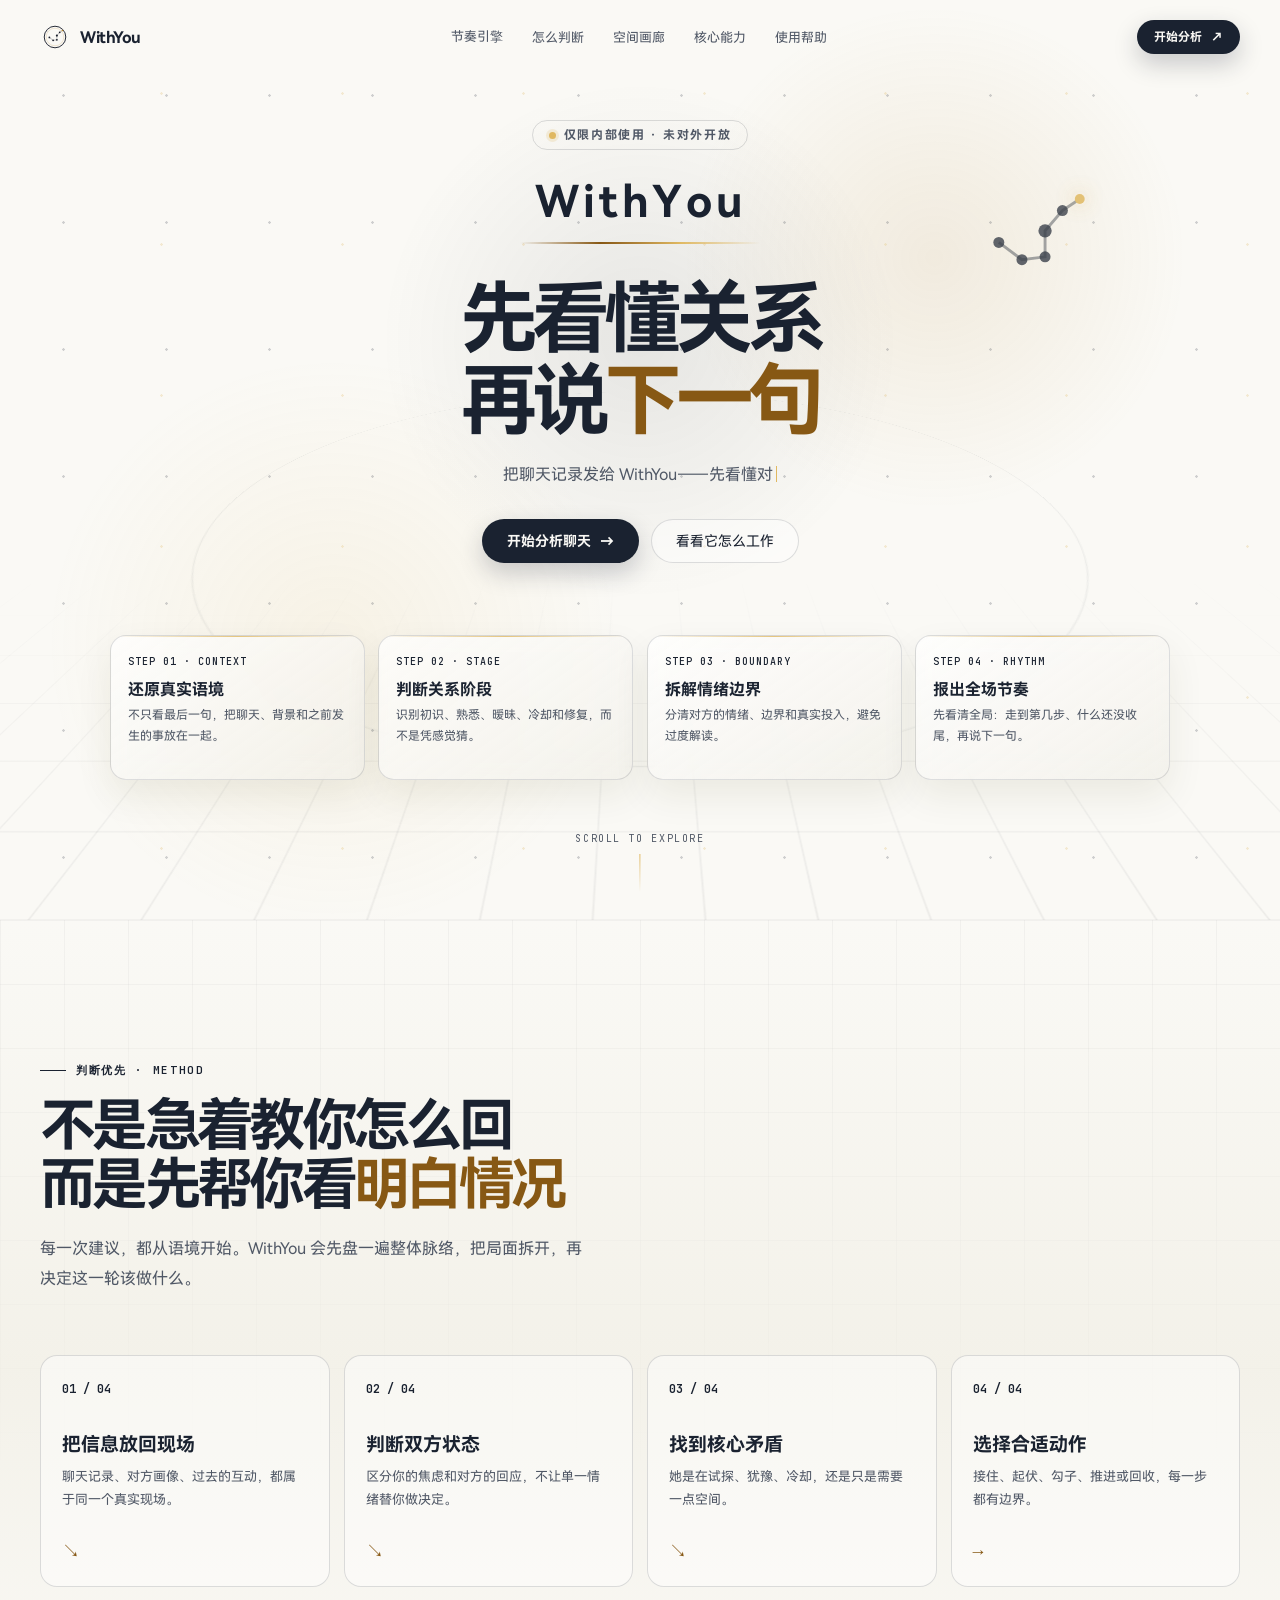
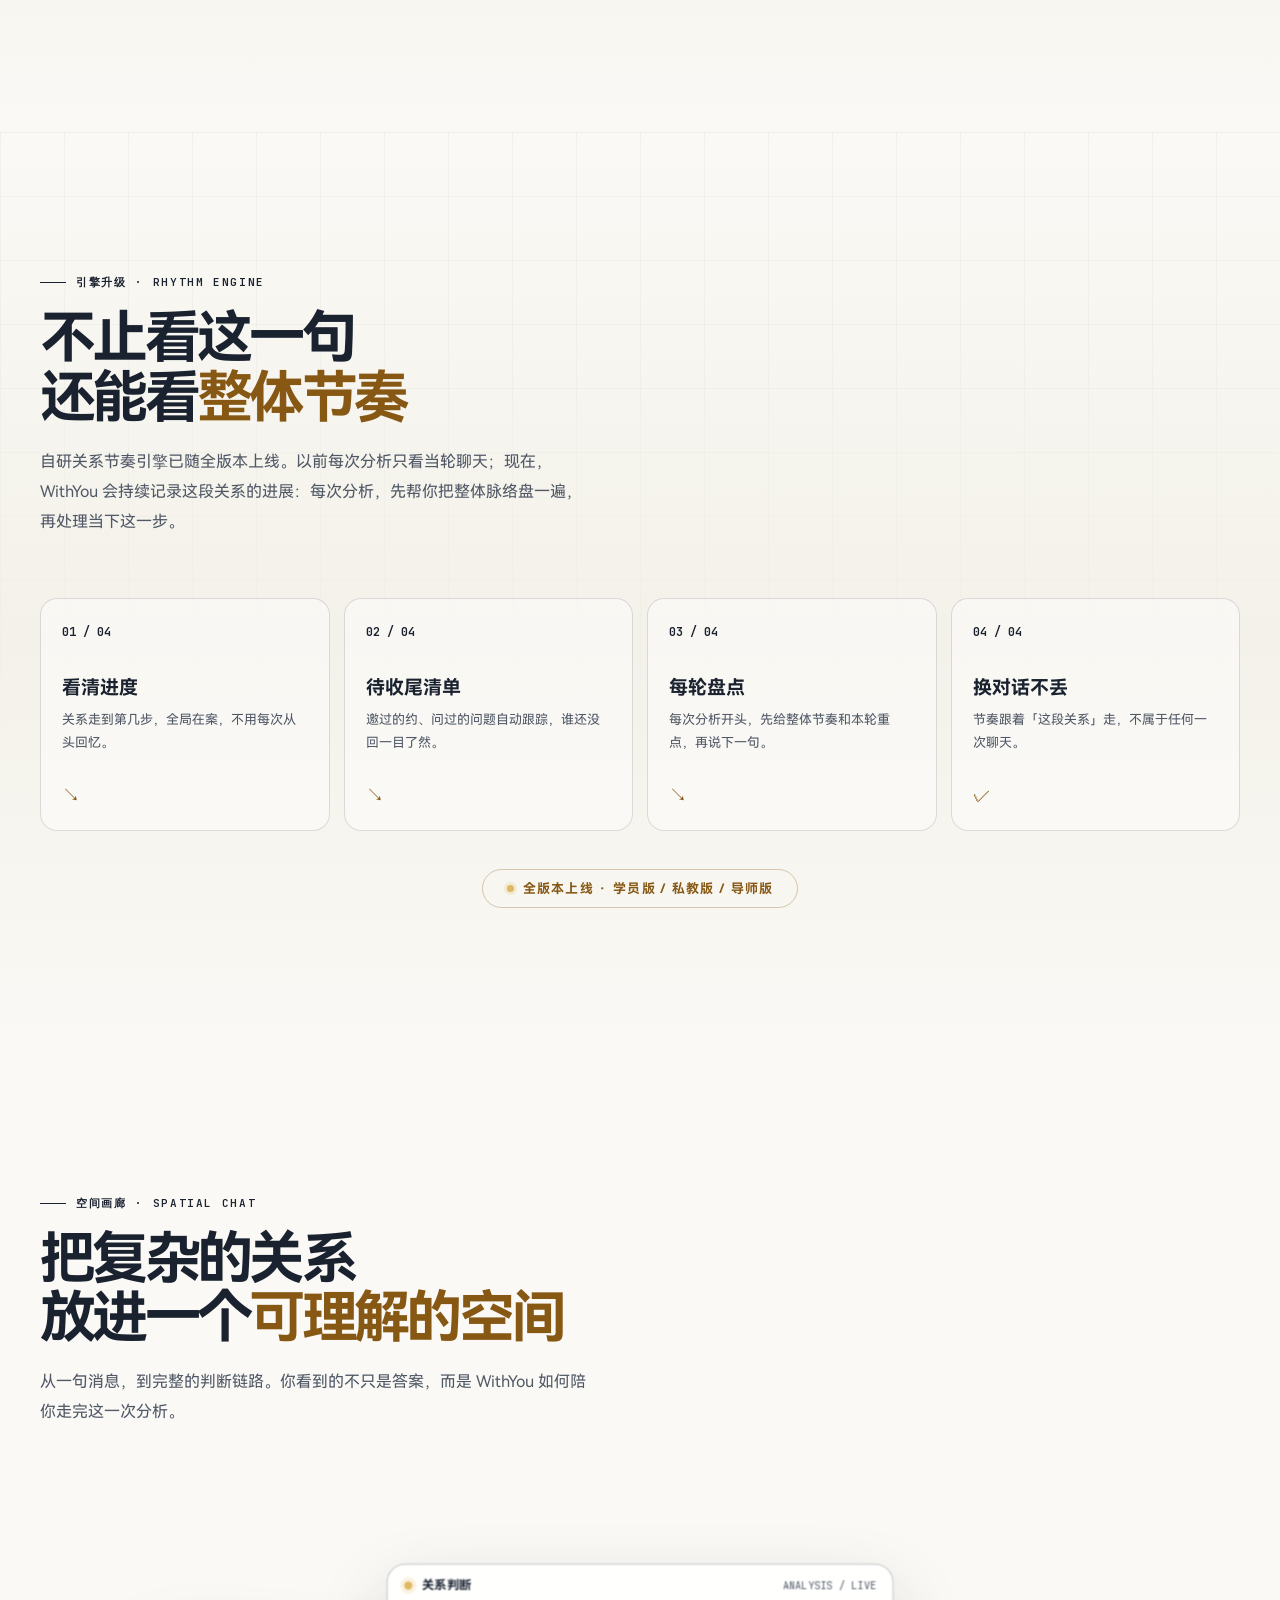
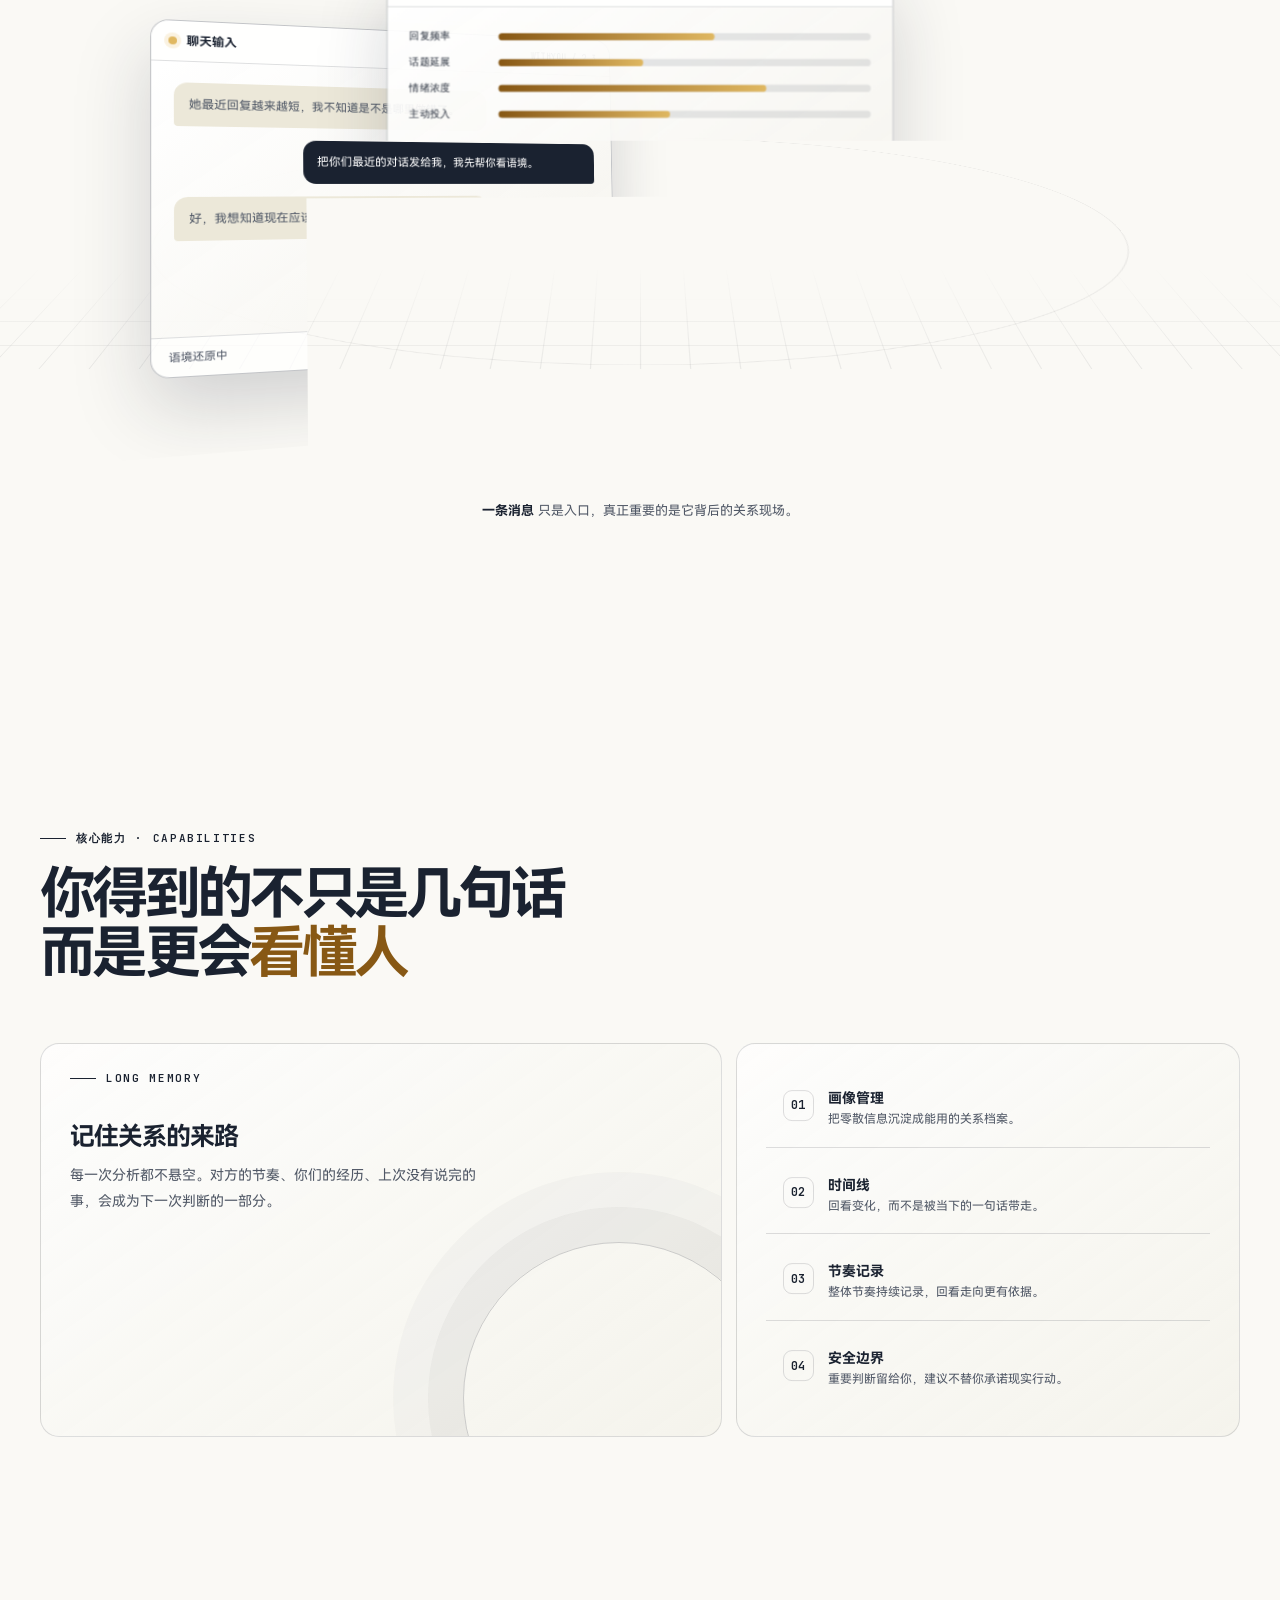
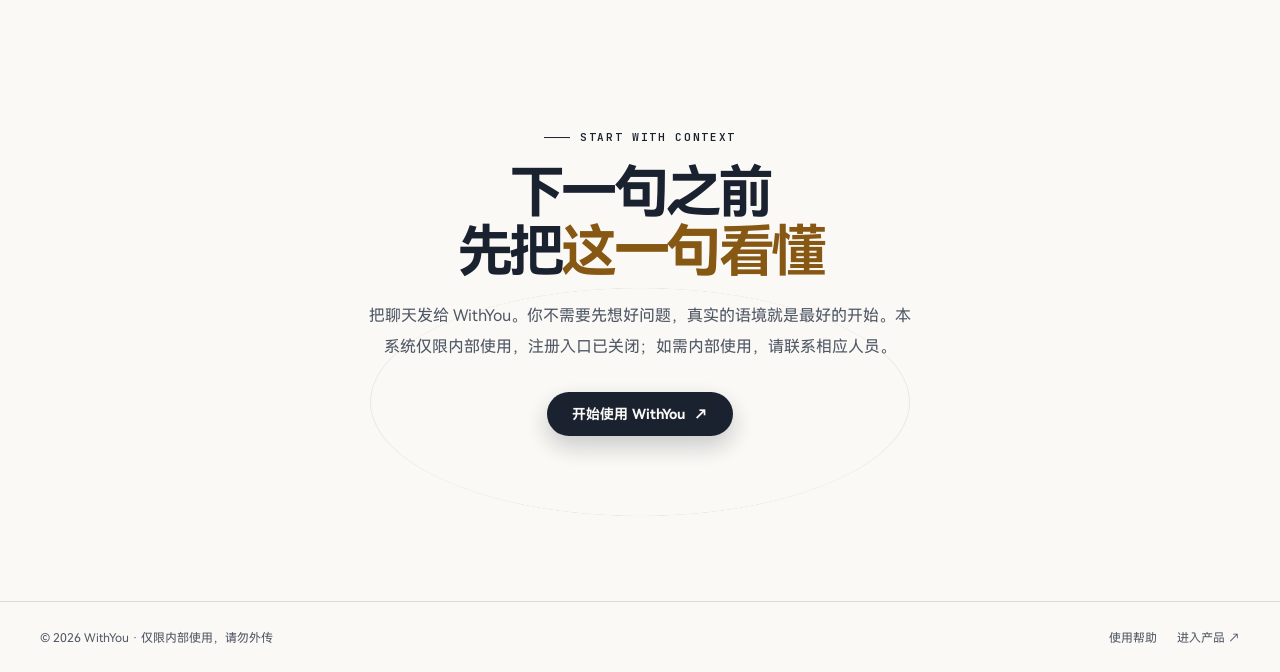
==== index.html @ 11bda0e7 "feat(engine): 官网介绍更新——自研关系节奏引擎（全版本上线） 依据 withyou-agent 节奏账本引擎 spec（REL-CORE）+ 产品 README v0.4.49： - i" ====
<!doctype html>
<html lang="zh-CN">
<head>
<meta charset="UTF-8">
<meta name="viewport" content="width=device-width, initial-scale=1">
<title>WithYou · 内部系统｜AI 聊天分析助手</title>
<meta name="description" content="WithYou AI 聊天分析助手：先看懂关系，再说下一句。本系统仅限内部使用，未对外开放；如需内部使用，请联系相应人员。">
<meta name="robots" content="noindex, nofollow">
<meta name="theme-color" content="#F3EDDE">
<link rel="icon" href="/assets/logo-mark.svg" type="image/svg+xml">
<link rel="icon" href="/favicon.ico" sizes="48x48">
<link rel="apple-touch-icon" href="/assets/apple-touch-icon.png">
<link rel="stylesheet" href="assets/fonts/harmonyos/index.css">
<link rel="stylesheet" href="assets/fonts/jetbrains/jetbrains-mono.css">
<style>
:root {
  --stage: oklch(.982 .005 95);
  --stage-2: oklch(.958 .011 95);
  --stage-3: oklch(.925 .018 95);
  --ink: oklch(.25 .03 262);
  --ink-2: oklch(.46 .025 262);
  /* 品牌三色（docs/brand/logo-beidou.md）：宣纸底 + 玄墨结构色 + 暖金点缀；primary 为墨的别名 */
  --primary: oklch(.25 .03 262);
  --gold: oklch(.5 .1 70);
  --glint: oklch(.8 .115 85);
  --line: oklch(.25 .03 262 / .14);
  --grid-line: oklch(.25 .03 262 / .08);
  --display: 'Avenir Next', 'PingFang SC', 'HarmonyOS Sans SC', 'Microsoft YaHei', system-ui, sans-serif;
  --mono: 'JetBrains Mono', ui-monospace, 'SFMono-Regular', Menlo, Consolas, monospace;
  --ease-cine: cubic-bezier(.16, 1, .3, 1);
  --ease-out: cubic-bezier(.22, .61, .36, 1);
  --container: 1200px;
}
* { box-sizing: border-box; margin: 0; padding: 0; }
html { scroll-behavior: smooth; }
body {
  overflow-x: hidden;
  color: var(--ink);
  background: var(--stage);
  font-family: var(--display);
  -webkit-font-smoothing: antialiased;
}
a { color: inherit; text-decoration: none; }
button { font: inherit; }
::selection { color: var(--stage); background: var(--primary); }
.container { width: min(var(--container), calc(100% - 64px)); margin: auto; }
.mono { font-family: var(--mono); }
.eyebrow { display: flex; align-items: center; gap: 10px; color: var(--primary); font: 600 11px/1 var(--mono); letter-spacing: .15em; text-transform: uppercase; }
.eyebrow::before { width: 26px; height: 1px; content: ''; background: currentColor; }
.navbar { position: fixed; inset: 0 0 auto; z-index: 30; transition: background .3s, box-shadow .3s, backdrop-filter .3s; }
.navbar.scrolled { background: oklch(.982 .005 95 / .72); backdrop-filter: blur(20px) saturate(180%); box-shadow: 0 1px 0 oklch(1 0 0 / .55), 0 12px 32px oklch(.25 .03 262 / .07); }
.nav-inner { display: flex; align-items: center; justify-content: space-between; min-height: 74px; }
.brand { display: inline-flex; align-items: center; gap: 10px; font-size: 16px; font-weight: 750; letter-spacing: -.03em; }
.brand-mark { width: 30px; height: 30px; object-fit: contain; }
.nav-links { display: flex; align-items: center; gap: 29px; color: var(--ink-2); font-size: 13px; }
.nav-links a { transition: color .2s; }
.nav-links a:hover { color: var(--primary); }
.nav-cta, .button-primary { display: inline-flex; align-items: center; justify-content: center; gap: 9px; color: var(--stage); border: 0; border-radius: 999px; background: var(--primary); box-shadow: 0 10px 24px oklch(.25 .03 262 / .22); cursor: pointer; transition: transform .25s var(--ease-cine), box-shadow .25s; }
.nav-cta { padding: 10px 17px; font-size: 12px; font-weight: 700; }
.nav-cta:hover, .button-primary:hover { transform: translateY(-2px); box-shadow: 0 14px 30px oklch(.65 .11 78 / .45); }
.nav-cta:active, .button-primary:active { transform: translateY(0) scale(.97); transition-duration: .1s; }
.mobile-toggle { display: none; width: 38px; height: 38px; color: var(--ink); border: 1px solid var(--line); border-radius: 50%; background: transparent; cursor: pointer; }
.mobile-menu { display: none; padding: 12px 32px 18px; border-bottom: 1px solid var(--line); background: oklch(.982 .005 95 / .94); backdrop-filter: blur(18px); }
.mobile-menu.open { display: grid; gap: 13px; }
.mobile-menu a { color: var(--ink-2); font-size: 14px; }
.hero { position: relative; display: grid; min-height: 820px; overflow: hidden; place-items: center; isolation: isolate; perspective: 1100px; perspective-origin: 50% 42%; }
.space-bg { position: absolute; inset: 0; overflow: hidden; pointer-events: none; }
.space-bg::before { position: absolute; inset: 0; content: ''; background: radial-gradient(circle at 50% 37%, oklch(.25 .03 262 / .09), transparent 30%), radial-gradient(circle at 73% 28%, oklch(.65 .11 78 / .12), transparent 22%), radial-gradient(circle at 26% 70%, oklch(.8 .115 85 / .10), transparent 25%); }
.floor { position: absolute; left: -35%; right: -35%; bottom: -22%; height: 65%; background: linear-gradient(var(--grid-line) 1px, transparent 1px) 0 0/100% 56px, linear-gradient(90deg, var(--grid-line) 1px, transparent 1px) 0 0/56px 100%; transform: perspective(800px) rotateX(64deg); transform-origin: 50% 0; mask-image: linear-gradient(to top, #000 10%, transparent 82%); animation: floor-run 9s linear infinite; }
@keyframes floor-run { to { background-position: 0 56px, 56px 0; } }
.dust { position: absolute; inset: 0; opacity: .48; background-image: radial-gradient(circle, oklch(.25 .03 262 / .4) 0 1px, transparent 1.5px), radial-gradient(circle, oklch(.8 .115 85 / .5) 0 1px, transparent 1.5px); background-size: 103px 127px, 181px 151px; background-position: 12px 32px, 71px 18px; animation: drift 20s ease-in-out infinite alternate; }
@keyframes drift { to { transform: translateY(-28px); } }
.beam { position: absolute; inset: -30%; background: linear-gradient(115deg, transparent 43%, oklch(.8 .115 85 / .13) 50%, transparent 57%); transform: translateX(-70%); animation: beam 2.2s var(--ease-cine) .7s forwards; }
@keyframes beam { to { transform: translateX(70%); } }
.dipper { position: absolute; top: 16%; right: 12%; width: clamp(110px, 15vw, 185px); color: var(--ink); opacity: .85; }
.dipper-lamp { filter: drop-shadow(0 0 7px oklch(.8 .115 85 / .85)); animation: lamp-breath 3.2s ease-in-out infinite; }
@keyframes lamp-breath { 50% { opacity: .7; } }
.hero-inner { position: relative; z-index: 2; width: min(1060px, calc(100% - 64px)); padding: 120px 0 90px; text-align: center; animation: cam-push 2s var(--ease-out) forwards; } @keyframes cam-push { 0% { transform: translateZ(-140px) translateY(18px); } 60% { transform: translateZ(0) translateY(0); } 100% { transform: none; } } /* 禁用 preserve-3d：3D 渲染上下文会让 Chromium 命中测试错位，按钮点不到；3D 观感由各元素自带 perspective() 实现 */
.hero-inner::after { position: absolute; z-index: -1; inset: 8% 12% 0; content: ''; border: 1px solid oklch(.25 .03 262 / .09); border-radius: 50%; transform: perspective(900px) rotateX(69deg); opacity: .7; }
.logo-lockup { display: inline-flex; align-items: center; gap: 2px; font-weight: 800; font-size: 44px; letter-spacing: .04em; perspective: 800px; }
.logo-row { display: inline-flex; gap: 2px; }
.logo-row span { display: inline-block; opacity: 0; filter: blur(10px); transform: perspective(800px) translate3d(var(--fx, 0), 46px, -220px) rotateX(50deg); }
.hero.play .logo-row span { animation: glyph-in 1.1s var(--ease-cine) forwards; animation-delay: calc(var(--i) * 70ms); }
@keyframes glyph-in { 60% { filter: blur(0); } to { opacity: 1; transform: none; filter: blur(0); } }
.logo-lockup strong { font-size: inherit; letter-spacing: inherit; }
.hero.play .logo-lockup { animation: logo-in 1.1s var(--ease-cine) .1s forwards; }
.w-underline { height: 2px; width: 0; margin: 14px auto 0; background: linear-gradient(90deg, transparent, var(--gold), var(--glint), transparent); }
.hero.play .w-underline { animation: underline-in 1s var(--ease-cine) 1s forwards; }
@keyframes underline-in { to { width: 240px; } }
@keyframes logo-in { to { opacity: 1; transform: none; } }
.hero h1 { max-width: 780px; margin: 35px auto 18px; font-size: clamp(42px, 6.1vw, 78px); font-weight: 760; line-height: 1.05; letter-spacing: -.075em; opacity: 0; transform: perspective(900px) rotateX(-92deg) translateZ(-40px); transform-origin: 50% 100%; animation: title-in 1s var(--ease-cine) 1.25s forwards; }
@keyframes title-in { to { opacity: 1; transform: none; } }
.hero h1 em { color: var(--gold); font-style: normal; }
.hero-lead { max-width: 570px; min-height: 27px; margin: auto; color: var(--ink-2); font-size: 16px; line-height: 1.8; opacity: 0; animation: rise-in .8s var(--ease-cine) 1.75s forwards; } .caret { display: inline-block; width: 1px; height: 16px; margin-left: 3px; vertical-align: -2px; background: var(--glint); animation: caret-blink .8s step-end infinite; } @keyframes caret-blink { 50% { opacity: 0; } }
.internal-note { display: flex; width: max-content; margin: 0 auto 26px; align-items: center; gap: 8px; padding: 7px 16px; border: 1px solid var(--line); border-radius: 999px; color: var(--ink-2); font-size: 12px; font-weight: 600; letter-spacing: .14em; opacity: 0; animation: rise-in .8s var(--ease-cine) .9s forwards; }
.internal-note::before { width: 7px; height: 7px; border-radius: 50%; content: ''; background: var(--glint); box-shadow: 0 0 0 3px oklch(.8 .115 85 / .2); }
@keyframes rise-in { from { opacity: 0; transform: translateY(22px); } to { opacity: 1; transform: none; } }
.hero-actions { display: flex; justify-content: center; gap: 12px; margin-top: 29px; opacity: 0; animation: rise-in .8s var(--ease-cine) 2.1s forwards; }
.button-primary { padding: 14px 25px; font-size: 14px; font-weight: 700; }
.button-ghost { display: inline-flex; align-items: center; justify-content: center; padding: 13px 24px; color: var(--ink); border: 1px solid var(--line); border-radius: 999px; background: oklch(1 0 0 / .42); font-size: 14px; transition: border-color .2s, color .2s, transform .2s; }
.button-ghost:active { transform: scale(.97); transition-duration: .1s; }
.button-ghost:hover { color: var(--gold); border-color: var(--gold); transform: translateY(-2px); }
.hero-cards { display: grid; grid-template-columns: repeat(4, 1fr); gap: 13px; margin-top: 72px; text-align: left; }
.capability { position: relative; min-height: 145px; padding: 19px 17px; overflow: hidden; border: 1px solid var(--line); border-radius: 16px; background: linear-gradient(145deg, oklch(1 0 0 / .73), oklch(.95 .01 95 / .65)); box-shadow: 0 16px 36px oklch(.35 .06 95 / .08); opacity: 0; transform: perspective(1100px) translate3d(0, 60px, -460px) rotateX(24deg); backdrop-filter: blur(10px); animation: card-in .85s var(--ease-cine) calc(2.3s + var(--i) * .22s) forwards; transition: transform .3s var(--ease-cine), border-color .3s; }
.capability:hover { border-color: var(--gold); transform: translateY(-4px); }
.capability::before { position: absolute; inset: 0 0 auto; height: 1px; content: ''; background: linear-gradient(90deg, transparent, var(--glint), transparent); opacity: .8; }
.capability .step { color: var(--primary); font: 500 10px var(--mono); letter-spacing: .1em; }
.capability h3 { margin: 12px 0 6px; font-size: 16px; }
.capability p { color: var(--ink-2); font-size: 12px; line-height: 1.75; }
@keyframes card-in { to { opacity: 1; transform: none; } }
.ticker { margin-top: 30px; min-height: 20px; color: var(--ink-2); font-size: 13px; opacity: 0; animation: rise-in .8s var(--ease-cine) 3.5s forwards; transition: opacity .4s; } .ticker b { color: var(--gold); font-weight: 650; }
.scroll-cue { position: absolute; bottom: 28px; left: 50%; display: grid; gap: 9px; justify-items: center; color: var(--ink-2); font: 10px var(--mono); letter-spacing: .16em; transform: translateX(-50%); }
.scroll-cue i { display: block; width: 1px; height: 38px; background: linear-gradient(var(--glint), transparent); animation: cue 1.8s ease-in-out infinite; }
@keyframes cue { 50% { transform: translateY(8px); opacity: .35; } }
.section { position: relative; padding: 145px 0; }
.section-heading { max-width: 680px; margin-bottom: 60px; }
.section-heading h2 { margin-top: 21px; font-size: clamp(32px, 4.4vw, 58px); line-height: 1.05; letter-spacing: -.065em; }
.section-heading h2 em { color: var(--gold); font-style: normal; }
.section-heading p { max-width: 550px; margin-top: 19px; color: var(--ink-2); font-size: 16px; line-height: 1.9; }
.tint-section { background: linear-gradient(180deg, var(--stage), var(--stage-2) 55%, var(--stage)); }
.tint-section::before { position: absolute; inset: 0; content: ''; opacity: .5; background: linear-gradient(var(--grid-line) 1px, transparent 1px) 0 0/100% 64px, linear-gradient(90deg, var(--grid-line) 1px, transparent 1px) 0 0/64px 100%; mask-image: linear-gradient(to bottom, #000, transparent 72%); }
.engine-deploy { display: flex; width: max-content; margin: 38px auto 0; align-items: center; gap: 9px; padding: 11px 24px; border: 1px solid oklch(.5 .1 70 / .3); border-radius: 999px; color: var(--gold); font-size: 13px; font-weight: 600; letter-spacing: .1em; }
.engine-deploy::before { width: 7px; height: 7px; border-radius: 50%; content: ''; background: var(--glint); box-shadow: 0 0 0 3px oklch(.8 .115 85 / .2); }
.method-grid { position: relative; z-index: 1; display: grid; grid-template-columns: repeat(4, 1fr); gap: 14px; }
.method-card { padding: 25px 21px 23px; border: 1px solid var(--line); border-radius: 17px; background: oklch(1 0 0 / .45); transition: transform .35s var(--ease-cine), border-color .35s, background .35s; }
.method-card:hover { border-color: var(--gold); background: oklch(1 0 0 / .7); transform: translateY(-4px) rotateX(2deg); }
.method-index { color: var(--primary); font: 600 12px var(--mono); }
.method-card h3 { margin: 36px 0 9px; font-size: 19px; }
.method-card p { color: var(--ink-2); font-size: 13px; line-height: 1.8; }
.method-card p { color: var(--ink-2); }
.method-arrow { margin-top: 28px; color: var(--gold); font: 18px var(--mono); }
.gallery-section { overflow: hidden; padding-bottom: 170px; }
.gallery-stage { position: relative; min-height: 590px; perspective: 1200px; }
.gallery-stage::before { position: absolute; inset: 16% 10% 0; content: ''; border: 1px solid var(--grid-line); border-radius: 50%; transform: rotateX(66deg); }
.gallery-floor { position: absolute; right: -25%; bottom: 8%; left: -25%; height: 45%; background: linear-gradient(var(--grid-line) 1px, transparent 1px) 0 0/100% 45px, linear-gradient(90deg, var(--grid-line) 1px, transparent 1px) 0 0/45px 100%; transform: rotateX(67deg); mask-image: linear-gradient(to top, #000, transparent 75%); }
.gallery-track { position: relative; z-index: 1; display: flex; min-height: 560px; align-items: center; justify-content: center; transform-style: preserve-3d; }
.gallery-panel { position: absolute; width: min(490px, 42vw); overflow: hidden; border: 1px solid oklch(.25 .03 262 / .26); border-radius: 18px; background: oklch(1 0 0 / .72); box-shadow: 0 30px 70px oklch(.25 .03 262 / .18); transform-style: preserve-3d; transition: transform .5s var(--ease-cine), box-shadow .5s; }
.gallery-panel:hover { z-index: 5 !important; box-shadow: 0 40px 90px oklch(.25 .03 262 / .27); transform: translate3d(0, -16px, 50px) rotateY(0) rotateX(0) !important; }
.gallery-panel:nth-child(1) { z-index: 3; transform: translate3d(-255px, 32px, -80px) rotateY(22deg) rotateX(3deg); }
.gallery-panel:nth-child(2) { z-index: 4; transform: translate3d(0, -18px, 40px) rotateY(0) rotateX(0); }
.gallery-panel:nth-child(3) { z-index: 2; transform: translate3d(255px, 32px, -80px) rotateY(-22deg) rotateX(3deg); }
.panel-head { display: flex; align-items: center; justify-content: space-between; padding: 13px 16px; border-bottom: 1px solid var(--line); background: oklch(1 0 0 / .58); }
.panel-title { display: flex; align-items: center; gap: 9px; font-size: 12px; font-weight: 700; }
.panel-dot { width: 8px; height: 8px; border-radius: 50%; background: var(--glint); box-shadow: 0 0 0 4px oklch(.8 .115 85 / .18); }
.panel-meta { color: var(--ink-2); font: 10px var(--mono); }
.panel-body { min-height: 275px; padding: 21px; background: linear-gradient(145deg, oklch(1 0 0 / .78), oklch(.95 .012 95 / .67)); }
.chat-window { display: grid; gap: 13px; }
.bubble { width: 72%; padding: 12px 14px; border-radius: 13px 13px 13px 4px; background: oklch(.93 .02 95); color: var(--ink-2); font-size: 12px; line-height: 1.7; }
.bubble.self { justify-self: end; border-radius: 13px 13px 4px 13px; color: white; background: var(--primary); }
.analysis-lines { display: grid; gap: 11px; }
.analysis-line { display: grid; grid-template-columns: 76px 1fr; gap: 10px; align-items: center; font-size: 11px; }
.analysis-line b { color: var(--primary); font: 500 10px var(--mono); }
.analysis-line span { height: 7px; overflow: hidden; border-radius: 10px; background: oklch(.25 .03 262 / .1); }
.analysis-line i { display: block; width: var(--w); height: 100%; border-radius: inherit; background: linear-gradient(90deg, var(--gold), var(--glint)); }
.reply-box { padding: 14px; border: 1px solid oklch(.5 .1 70 / .28); border-radius: 13px; background: oklch(.5 .1 70 / .08); }
.analysis-lines + .reply-box { margin-top: 22px; }
.reply-box small { color: var(--gold); font: 600 10px var(--mono); letter-spacing: .08em; }
.reply-box p { margin-top: 9px; font-size: 13px; line-height: 1.7; }
.panel-foot { display: flex; align-items: center; justify-content: space-between; padding: 12px 16px; color: var(--ink-2); border-top: 1px solid var(--line); font-size: 11px; }
.panel-foot strong { color: var(--primary); font: 600 11px var(--mono); }
.gallery-caption { position: relative; z-index: 2; margin-top: 25px; text-align: center; color: var(--ink-2); font-size: 13px; }
.gallery-caption b { color: var(--primary); }
.feature-grid { display: grid; grid-template-columns: 1.15fr .85fr; gap: 14px; }
.feature-card { min-height: 285px; padding: 29px; overflow: hidden; border: 1px solid var(--line); border-radius: 19px; background: linear-gradient(145deg, oklch(1 0 0 / .68), oklch(.95 .012 95 / .58)); }
.feature-card.large { position: relative; }
.feature-card.large::after { position: absolute; right: -8%; bottom: -30%; width: 310px; height: 310px; content: ''; border: 1px solid oklch(.25 .03 262 / .2); border-radius: 50%; box-shadow: 0 0 0 35px oklch(.25 .03 262 / .035), 0 0 0 70px oklch(.25 .03 262 / .025); }
.feature-card h3 { margin: 38px 0 11px; font-size: 25px; letter-spacing: -.04em; }
.feature-card p { max-width: 420px; color: var(--ink-2); font-size: 14px; line-height: 1.9; }
.feature-list { display: grid; gap: 12px; }
.feature-item { display: flex; gap: 14px; padding: 17px; border-bottom: 1px solid var(--line); }
.feature-item:last-child { border-bottom: 0; }
.feature-item b { display: grid; width: 31px; height: 31px; flex: none; place-items: center; color: var(--primary); border: 1px solid var(--line); border-radius: 9px; font: 600 12px var(--mono); }
.feature-item h4 { font-size: 14px; }
.feature-item p { margin-top: 4px; font-size: 12px; line-height: 1.65; }
.cta-section { padding: 150px 0 165px; text-align: center; }
.cta-orbit { position: absolute; left: 50%; width: 540px; height: 540px; border: 1px solid var(--grid-line); border-radius: 50%; transform: translateX(-50%) rotateX(65deg); pointer-events: none; }
.cta-section .section-heading { position: relative; z-index: 1; margin: auto; }
.cta-section .section-heading p { margin-right: auto; margin-left: auto; }
.cta-section .button-primary { margin-top: 30px; }
.footer { padding: 29px 0; border-top: 1px solid var(--line); }
.footer-inner { display: flex; align-items: center; justify-content: space-between; color: var(--ink-2); font-size: 12px; }
.footer-links { display: flex; gap: 20px; }
.footer-links a:hover { color: var(--primary); }
.reveal { opacity: 0; transform: translateY(35px); }
.reveal.is-visible { opacity: 1; transform: none; transition: opacity .8s var(--ease-cine), transform .8s var(--ease-cine); }
@media (max-width: 900px) {
  .nav-links { display: none; }
  .mobile-toggle { display: block; }
  .hero { min-height: 900px; }
  .hero-cards, .method-grid { grid-template-columns: repeat(2, 1fr); }
  .gallery-panel { width: min(430px, 58vw); }
  .gallery-panel:nth-child(1) { transform: translate3d(-22vw, 34px, -80px) rotateY(18deg) rotateX(3deg); }
  .gallery-panel:nth-child(3) { transform: translate3d(22vw, 34px, -80px) rotateY(-18deg) rotateX(3deg); }
}
@media (max-width: 620px) {
  .container, .hero-inner { width: min(100% - 40px, var(--container)); }
  .nav-inner { min-height: 64px; }
  .navbar .nav-cta { display: none; }
  .hero { min-height: auto; }
  .hero-inner { padding: 126px 0 94px; }
  .hero-inner::after { inset: 13% -10% -10%; }
  .dipper { top: 84px; right: 6%; width: 88px; opacity: .6; }
  .logo-lockup strong { font-size: 24px; }
  .hero h1 { font-size: clamp(40px, 13vw, 62px); }
  .hero-lead { font-size: 14px; }
  .hero-actions { flex-direction: column; width: min(260px, 100%); margin-right: auto; margin-left: auto; }
  .button-primary, .button-ghost { width: 100%; }
  .hero-cards, .method-grid, .feature-grid { grid-template-columns: 1fr; }
  .capability { min-height: 0; }
  .section { padding: 92px 0; }
  .section-heading { margin-bottom: 38px; }
  .section-heading h2 { font-size: 39px; }
  .section-heading p { font-size: 14px; }
  .gallery-stage { min-height: 680px; }
  .gallery-track { min-height: 620px; }
  .gallery-panel { position: absolute; width: 92vw; }
  .gallery-panel:nth-child(1) { transform: translate3d(-2vw, 105px, -80px) rotateY(8deg) rotateX(3deg) scale(.88); }
  .gallery-panel:nth-child(2) { transform: translate3d(0, -10px, 40px) scale(.94); }
  .gallery-panel:nth-child(3) { transform: translate3d(2vw, 220px, -80px) rotateY(-8deg) rotateX(3deg) scale(.88); }
  .feature-card { min-height: 0; padding: 23px; }
  .cta-orbit { width: 350px; height: 350px; }
  .footer-inner { align-items: flex-start; flex-direction: column; gap: 14px; }
}
@media (prefers-reduced-motion: reduce) {
  *, *::before, *::after { animation-duration: .001ms !important; animation-iteration-count: 1 !important; scroll-behavior: auto !important; transition-duration: .001ms !important; }
  .reveal { opacity: 1; transform: none; }
}
@media (prefers-reduced-transparency: reduce) {
  .navbar.scrolled, .mobile-menu { background: var(--stage); backdrop-filter: none; }
  .capability, .gallery-panel, .button-ghost { background: var(--stage-2); }
}
@media (prefers-contrast: more) {
  .navbar.scrolled { background: var(--stage); box-shadow: 0 1px 0 var(--line); }
  .button-ghost, .capability, .method-card, .gallery-panel, .feature-card { border-color: var(--ink-2); }
}
</style>
</head>
<body>
<header class="navbar" id="navbar">
  <div class="container nav-inner">
    <a class="brand" href="#top"><img class="brand-mark" src="assets/logo-mark.svg" alt="WithYou 关系智能助理" width="30" height="30"><span>WithYou</span></a>
    <nav class="nav-links" aria-label="主导航">
      <a href="#engine">节奏引擎</a>
      <a href="#method">怎么判断</a>
      <a href="#gallery">空间画廊</a>
      <a href="#capabilities">核心能力</a>
      <a href="help.html">使用帮助</a>
    </nav>
    <a class="nav-cta" href="https://chat.withyou.net.cn" target="_blank" rel="noopener noreferrer">开始分析 <span>↗</span></a>
    <button class="mobile-toggle" id="mobileToggle" aria-label="打开菜单" aria-expanded="false">☰</button>
  </div>
  <div class="mobile-menu" id="mobileMenu">
    <a href="#engine">节奏引擎</a>
    <a href="#method">怎么判断</a>
    <a href="#gallery">空间画廊</a>
    <a href="#capabilities">核心能力</a>
    <a href="help.html">使用帮助</a>
  </div>
</header>
<main id="top">
  <section class="hero play">
    <div class="space-bg"><div class="dust"></div><div class="floor"></div><div class="beam"></div><svg class="dipper" viewBox="0 0 128 128" aria-hidden="true"><path d="M40 66 L56 78 L72 76 L72 58 L84 44 L96 36" fill="none" stroke="currentColor" stroke-width="2" opacity=".45"/><circle cx="40" cy="66" r="3.8" fill="currentColor" opacity=".8"/><circle cx="56" cy="78" r="3.8" fill="currentColor" opacity=".8"/><circle cx="72" cy="76" r="3.8" fill="currentColor" opacity=".8"/><circle cx="72" cy="58" r="4.6" fill="currentColor" opacity=".8"/><circle cx="84" cy="44" r="3.8" fill="currentColor" opacity=".8"/><circle class="dipper-lamp" cx="96" cy="36" r="3.4" fill="var(--glint)"/></svg></div>
    <div class="hero-inner">
      <div class="internal-note">仅限内部使用 · 未对外开放</div>
      <div class="logo-lockup"><div class="logo-row" aria-label="WithYou"><span style="--i:0;--fx:-60px">W</span><span style="--i:1;--fx:-24px">i</span><span style="--i:2;--fx:-6px">t</span><span style="--i:3;--fx:0">h</span><span style="--i:4;--fx:6px">Y</span><span style="--i:5;--fx:24px">o</span><span style="--i:6;--fx:60px">u</span></div></div>
      <div class="w-underline"></div>
      <h1>先看懂关系<br>再说<em>下一句</em></h1>
      <p class="hero-lead"><span id="typeTarget"></span><span class="caret"></span></p>
      <div class="hero-actions"><a class="button-primary" href="https://chat.withyou.net.cn" target="_blank" rel="noopener noreferrer">开始分析聊天 <span>→</span></a><a class="button-ghost" href="#gallery">看看它怎么工作</a></div>
      <div class="hero-cards">
        <article class="capability" style="--i:0"><div class="step">STEP 01 · CONTEXT</div><h3>还原真实语境</h3><p>不只看最后一句，把聊天、背景和之前发生的事放在一起。</p></article>
        <article class="capability" style="--i:1"><div class="step">STEP 02 · STAGE</div><h3>判断关系阶段</h3><p>识别初识、熟悉、暧昧、冷却和修复，而不是凭感觉猜。</p></article>
        <article class="capability" style="--i:2"><div class="step">STEP 03 · BOUNDARY</div><h3>拆解情绪边界</h3><p>分清对方的情绪、边界和真实投入，避免过度解读。</p></article>
        <article class="capability" style="--i:3"><div class="step">STEP 04 · RHYTHM</div><h3>报出全场节奏</h3><p>先看清全局：走到第几步、什么还没收尾，再说下一句。</p></article>
      </div>
      <div class="ticker" id="ticker"></div>
    </div>
    <div class="scroll-cue"><span>SCROLL TO EXPLORE</span><i></i></div>
  </section>
  <section class="section tint-section" id="method">
    <div class="container">
      <div class="section-heading reveal"><div class="eyebrow">判断优先 · METHOD</div><h2>不是急着教你怎么回<br>而是先帮你看<em>明白情况</em></h2><p>每一次建议，都从语境开始。WithYou 会先盘一遍整体脉络，把局面拆开，再决定这一轮该做什么。</p></div>
      <div class="method-grid">
        <article class="method-card reveal"><div class="method-index">01 / 04</div><h3>把信息放回现场</h3><p>聊天记录、对方画像、过去的互动，都属于同一个真实现场。</p><div class="method-arrow">↘</div></article>
        <article class="method-card reveal"><div class="method-index">02 / 04</div><h3>判断双方状态</h3><p>区分你的焦虑和对方的回应，不让单一情绪替你做决定。</p><div class="method-arrow">↘</div></article>
        <article class="method-card reveal"><div class="method-index">03 / 04</div><h3>找到核心矛盾</h3><p>她是在试探、犹豫、冷却，还是只是需要一点空间。</p><div class="method-arrow">↘</div></article>
        <article class="method-card reveal"><div class="method-index">04 / 04</div><h3>选择合适动作</h3><p>接住、起伏、勾子、推进或回收，每一步都有边界。</p><div class="method-arrow">→</div></article>
      </div>
    </div>
  </section>
  <section class="section tint-section" id="engine">
    <div class="container">
      <div class="section-heading reveal"><div class="eyebrow">引擎升级 · RHYTHM ENGINE</div><h2>不止看这一句<br>还能看<em>整体节奏</em></h2><p>自研关系节奏引擎已随全版本上线。以前每次分析只看当轮聊天；现在，WithYou 会持续记录这段关系的进展：每次分析，先帮你把整体脉络盘一遍，再处理当下这一步。</p></div>
      <div class="method-grid">
        <article class="method-card reveal"><div class="method-index">01 / 04</div><h3>看清进度</h3><p>关系走到第几步，全局在案，不用每次从头回忆。</p><div class="method-arrow">↘</div></article>
        <article class="method-card reveal"><div class="method-index">02 / 04</div><h3>待收尾清单</h3><p>邀过的约、问过的问题自动跟踪，谁还没回一目了然。</p><div class="method-arrow">↘</div></article>
        <article class="method-card reveal"><div class="method-index">03 / 04</div><h3>每轮盘点</h3><p>每次分析开头，先给整体节奏和本轮重点，再说下一句。</p><div class="method-arrow">↘</div></article>
        <article class="method-card reveal"><div class="method-index">04 / 04</div><h3>换对话不丢</h3><p>节奏跟着「这段关系」走，不属于任何一次聊天。</p><div class="method-arrow">✓</div></article>
      </div>
      <div class="engine-deploy reveal">全版本上线 · 学员版 / 私教版 / 导师版</div>
    </div>
  </section>
  <section class="section gallery-section" id="gallery">
    <div class="container">
      <div class="section-heading reveal"><div class="eyebrow">空间画廊 · SPATIAL CHAT</div><h2>把复杂的关系<br>放进一个<em>可理解的空间</em></h2><p>从一句消息，到完整的判断链路。你看到的不只是答案，而是 WithYou 如何陪你走完这一次分析。</p></div>
      <div class="gallery-stage reveal">
        <div class="gallery-floor"></div>
        <div class="gallery-track">
          <article class="gallery-panel"><div class="panel-head"><div class="panel-title"><span class="panel-dot"></span>聊天输入</div><span class="panel-meta">WITHYOU / 2.3</span></div><div class="panel-body"><div class="chat-window"><div class="bubble">她最近回复越来越短，我不知道是不是哪里做错了。</div><div class="bubble self">把你们最近的对话发给我，我先帮你看语境。</div><div class="bubble">好，我想知道现在应该继续聊还是先停一下。</div></div></div><div class="panel-foot"><span>语境还原中</span><strong>01 / 04</strong></div></article>
          <article class="gallery-panel"><div class="panel-head"><div class="panel-title"><span class="panel-dot"></span>关系判断</div><span class="panel-meta">ANALYSIS / LIVE</span></div><div class="panel-body"><div class="analysis-lines"><div class="analysis-line"><b>回复频率</b><span><i style="--w:58%"></i></span></div><div class="analysis-line"><b>话题延展</b><span><i style="--w:39%"></i></span></div><div class="analysis-line"><b>情绪浓度</b><span><i style="--w:72%"></i></span></div><div class="analysis-line"><b>主动投入</b><span><i style="--w:46%"></i></span></div></div><div class="reply-box"><small>当前判断 · 黄灯</small><p>不是明确拒绝，更像是最近压力高、回应能量下降。先降低推进感。</p></div></div><div class="panel-foot"><span>阶段：轻熟 / 冷却边缘</span><strong>02 / 04</strong></div></article>
          <article class="gallery-panel"><div class="panel-head"><div class="panel-title"><span class="panel-dot"></span>下一步策略</div><span class="panel-meta">ACTION / READY</span></div><div class="panel-body"><div class="reply-box"><small>推荐回复</small><p>“感觉你最近有点忙，先忙你的。等你有空了再聊。”</p></div><div class="analysis-lines" style="margin-top:18px"><div class="analysis-line"><b>动作</b><span><i style="--w:88%"></i></span></div><div class="analysis-line"><b>风险</b><span><i style="--w:22%"></i></span></div></div></div><div class="panel-foot"><span>动作：回收 · 给空间</span><strong>03 / 04</strong></div></article>
        </div>
      </div>
      <p class="gallery-caption"><b>一条消息</b> 只是入口，真正重要的是它背后的关系现场。</p>
    </div>
  </section>
  <section class="section" id="capabilities">
    <div class="container">
      <div class="section-heading reveal"><div class="eyebrow">核心能力 · CAPABILITIES</div><h2>你得到的不只是几句话<br>而是更会<em>看懂人</em></h2></div>
      <div class="feature-grid">
        <article class="feature-card large reveal"><div class="eyebrow">LONG MEMORY</div><h3>记住关系的来路</h3><p>每一次分析都不悬空。对方的节奏、你们的经历、上次没有说完的事，会成为下一次判断的一部分。</p></article>
        <article class="feature-card reveal"><div class="feature-list"><div class="feature-item"><b>01</b><div><h4>画像管理</h4><p>把零散信息沉淀成能用的关系档案。</p></div></div><div class="feature-item"><b>02</b><div><h4>时间线</h4><p>回看变化，而不是被当下的一句话带走。</p></div></div><div class="feature-item"><b>03</b><div><h4>节奏记录</h4><p>整体节奏持续记录，回看走向更有依据。</p></div></div><div class="feature-item"><b>04</b><div><h4>安全边界</h4><p>重要判断留给你，建议不替你承诺现实行动。</p></div></div></div></article>
      </div>
    </div>
  </section>
  <section class="section cta-section">
    <div class="cta-orbit"></div>
    <div class="container"><div class="section-heading reveal"><div class="eyebrow" style="justify-content:center">START WITH CONTEXT</div><h2>下一句之前<br>先把<em>这一句看懂</em></h2><p>把聊天发给 WithYou。你不需要先想好问题，真实的语境就是最好的开始。本系统仅限内部使用，注册入口已关闭；如需内部使用，请联系相应人员。</p><a class="button-primary" href="https://chat.withyou.net.cn" target="_blank" rel="noopener noreferrer">开始使用 WithYou <span>↗</span></a></div></div>
  </section>
</main>
<footer class="footer"><div class="container footer-inner"><span>© 2026 WithYou · 仅限内部使用，请勿外传</span><div class="footer-links"><a href="help.html">使用帮助</a><a href="https://chat.withyou.net.cn" target="_blank" rel="noopener noreferrer">进入产品 ↗</a></div></div></footer>
<script defer src="assets/vendor/gsap.min.js"></script>
<script defer src="assets/vendor/ScrollTrigger.min.js"></script>
<script>
document.addEventListener('DOMContentLoaded', () => {
const navbar = document.getElementById('navbar');
const toggle = document.getElementById('mobileToggle');
const menu = document.getElementById('mobileMenu');
window.addEventListener('scroll', () => navbar.classList.toggle('scrolled', window.scrollY > 18), { passive: true });
toggle.addEventListener('click', () => {
  const open = menu.classList.toggle('open');
  toggle.setAttribute('aria-expanded', String(open));
  toggle.textContent = open ? '×' : '☰';
});
menu.querySelectorAll('a').forEach((link) => link.addEventListener('click', () => {
  menu.classList.remove('open');
  toggle.setAttribute('aria-expanded', 'false');
  toggle.textContent = '☰';
}));
const welcomeText = '把聊天记录发给 WithYou——先看懂对方的意思，再决定怎么回。';
const tips = [['节奏', '这段关系走到第 3 步，上次邀的约还没收尾。'], ['记忆', '上次的对话脉络已带入本轮分析。'], ['画像', '对方慢热、压力大，建议放缓节奏。'], ['边界', '连续追问会形成压迫——先接住情绪。'], ['策略', '先关心一句，再给空间，不急着推进。']];
const reducedMotion = window.matchMedia('(prefers-reduced-motion: reduce)').matches;
const typeTarget = document.getElementById('typeTarget');
const ticker = document.getElementById('ticker');
let tipIndex = 0;
function showTip() {
  const [label, text] = tips[tipIndex++ % tips.length];
  ticker.style.opacity = '0';
  setTimeout(() => { ticker.innerHTML = `<b>${label}</b> · ${text}`; ticker.style.opacity = '1'; }, 380);
}
if (reducedMotion) {
  typeTarget.textContent = welcomeText;
  ticker.innerHTML = `<b>${tips[0][0]}</b> · ${tips[0][1]}`;
} else {
  let charIndex = 0;
  setTimeout(() => {
    const type = () => {
      typeTarget.textContent = welcomeText.slice(0, charIndex++);
      if (charIndex <= welcomeText.length) setTimeout(type, 34);
    };
    type();
  }, 1600);
  setTimeout(showTip, 3600);
  setInterval(showTip, 3400);
}
if (window.gsap && window.ScrollTrigger && !reducedMotion) {
  gsap.registerPlugin(ScrollTrigger);
  gsap.utils.toArray('.reveal').forEach((element, index) => {
    gsap.to(element, { scrollTrigger: { trigger: element, start: 'top 84%', once: true }, opacity: 1, y: 0, duration: .8, delay: (index % 4) * .07, ease: 'power3.out' });
  });
  gsap.to('.gallery-panel:nth-child(1)', { scrollTrigger: { trigger: '.gallery-stage', start: 'top bottom', end: 'bottom top', scrub: 1 }, x: -275, rotationY: 25, y: 18 });
  gsap.to('.gallery-panel:nth-child(3)', { scrollTrigger: { trigger: '.gallery-stage', start: 'top bottom', end: 'bottom top', scrub: 1 }, x: 275, rotationY: -25, y: 18 });
}
});
</script>
</body>
</html>
---- assets/fonts/harmonyos/index.css ----
/* Generated By cn-font-split@6.0.3 https://www.npmjs.com/package/cn-font-split
CreateTime: Fri, 06 Jun 2025 12:25:15 GMT;
Origin File Name Table:
256: Clock Tabular
257: Clock Proportional
258: Calculator Operators
259: Alternate “l”
260: Full Width Math Symbols
261: Punctuation Change
262: Red Circle Fig
263: Vert Figures
copyright: Copyright 2021-2025 Huawei Device Co., Ltd. All Rights Reserved.
fontFamily: HarmonyOS Sans SC
fontSubfamily: Regular
uniqueID: HarmonyOS Sans SC Version 2.400
fullName: HarmonyOS Sans SC
version: Version 2.400
postScriptName: HarmonyOS_Sans_SC
manufacturer: Hanyi Fonts
designer: Huawei Device Co., Ltd & Hanyi Fonts
preferredFamily: HarmonyOS Sans SC
preferredSubfamily: Regular
 */

@font-face {
font-family:"HarmonyOS Sans SC";
src:local("HarmonyOS Sans SC Regular"),local("HarmonyOS Sans SC"),url("./Regular_ac4458.woff2") format("woff2");
font-style: normal;
font-weight: 400;
font-display: swap;
unicode-range:U+251,U+259,U+261,U+292,U+2bb-2bc,U+2ca-2cb,U+2d8-2dd,U+2f3,U+301,U+303,U+306-30a,U+30f,U+323,U+326-327,U+335,U+338,U+1e00-1e01,U+1e3e-1e3f,U+1e80-1e85,U+1ea0-1ef9,U+2004-2006,U+2009-200a,U+2010-2011,U+2013-201e,U+2020-2022,U+2025-2029,U+2030,U+2032-2037,U+2039-203b,U+2044,U+2052,U+2060-2064,U+2066-2069,U+2070,U+2074-2079,U+207f-2089,U+20a3-20a4,U+20a6-20ac,U+20b1,U+20b9-20ba,U+20bc-20bd,U+2103,U+2105,U+2109,U+2113,U+2116,U+2121-2122,U+2126,U+212e,U+215b-215e,U+2160-216b,U+2170-2179,U+2190-2193,U+2196-2199,U+2202,U+2206,U+2208,U+220f,U+2211-2212,U+2215,U+221a,U+221d-2220,U+2223,U+2225,U+2227-222b,U+222e,U+2234-2237,U+223d,U+2248,U+224c,U+2252,U+2260-2261,U+2264-2267,U+226e-226f,U+2295,U+2299,U+22a5,U+22bf,U+2312,U+2460-2469,U+2474-249b,U+2500-254b,U+2550-2573,U+2581-258f,U+2593-2595,U+25a0-25a1,U+25b2-25b3,U+25bc-25bd,U+25c6-25c7,U+25ca-25cb,U+25ce-25cf,U+25e2-25e5,U+2605-2606,U+2609,U+2640,U+2642,U+9f1c-9f1f,U+9f23-9f2b,U+9f2d-9f2e,U+9f30-9f33,U+9f35-9f36,U+9f38,U+9f3a,U+9f3c,U+9f3f-9f43,U+9f45-9f46,U+9f48-9f49,U+9f4c-9f4d,U+9f53,U+9f55-9f58,U+9f5a-9f5b,U+9f5d-9f5e,U+9f62,U+9f64-9f65,U+9f68-9f69,U+9f6b,U+9f6d-9f71,U+9f73-9f75,U+9f78-9f7e,U+9f81-9f82,U+9f8e-9f8f,U+9f91-9f93,U+9f96-9f98,U+9f9d-9f9e,U+9fa1-9fff,U+f9f1,U+fa0e-fa0f,U+fa11,U+fa13-fa14,U+fa1f,U+fa21,U+fa23-fa24,U+fa27-fa29,U+fe49-fe52,U+fe54-fe57,U+fe59-fe66,U+fe68-fe6b,U+ff01-ff03,U+ff05-ff0a,U+ff0c-ff1b,U+ff1f-ff3d,U+ff3f,U+ff41-ff5b,U+ff5d,U+ff5f-ff60,U+ffe6;
}
@font-face {
font-family:"HarmonyOS Sans SC";
src:local("HarmonyOS Sans SC Regular"),local("HarmonyOS Sans SC"),url("./Regular_b2c226.woff2") format("woff2");
font-style: normal;
font-weight: 400;
font-display: swap;
unicode-range:U+4e01,U+4e39,U+4e43,U+4e4f,U+4e58-4e59,U+4e95,U+4ea1,U+4ea6,U+4eab,U+4eae,U+4ec1,U+4ef2,U+4f0a,U+4f0f-4f11,U+4f2f-4f30,U+4f34,U+4f38,U+4f3c,U+4f69,U+4f73,U+4faf,U+4fb5,U+4fd7,U+4ff1,U+5012,U+5021,U+504f,U+5085,U+5141,U+5144,U+5146,U+5192,U+51a0,U+51b0,U+51b6-51b7,U+51dd,U+51e1,U+5200,U+5211,U+5237,U+523a,U+5272,U+52a3,U+52c3,U+52c7,U+52d2,U+52d8,U+52e4,U+5353,U+539a,U+53e5,U+53eb,U+5401,U+541b,U+5427,U+542b,U+5448,U+54e5,U+54ea,U+5510,U+552f,U+5531,U+554a,U+559d,U+5609,U+5740,U+5750,U+5761,U+5766,U+57c3,U+5802,U+5806,U+5821,U+5851,U+5854,U+585e,U+586b,U+58a8,U+58c1,U+5915,U+5949,U+594f,U+5954,U+5960,U+5976,U+5999,U+59a5,U+59b9,U+59bb,U+59c6,U+59d0-59d1,U+59d3,U+5a5a,U+5a92,U+5b54,U+5b5f,U+5b64,U+5b85,U+5b87-5b88,U+5b8b,U+5b97,U+5b9c,U+5bbf,U+5bc4,U+5bd2,U+5be8,U+5c01,U+5c04,U+5c0a,U+5c16,U+5c24,U+5c3e,U+5c4b,U+5c65,U+5cfb,U+5d07,U+5de1,U+5de7,U+5e1d,U+5e7c,U+5ec9,U+5ef6-5ef7,U+5f04,U+5f1f,U+5f31,U+5f6d,U+5f70,U+5f79,U+5f92,U+5faa,U+5fbd,U+5fd8-5fd9,U+5fe0,U+5ffd,U+6015,U+602a,U+6050,U+6062,U+6069,U+6070,U+6084,U+6089,U+60a3,U+60a8,U+60b2,U+60dc,U+6162,U+6167,U+6170,U+61c2,U+622a,U+6234,U+626d,U+6291,U+62b1,U+62bc-62bd,U+62c6,U+62d2-62d4,U+62d6,U+62f3,U+6311,U+6316,U+6350,U+6355,U+6377,U+6389,U+638c,U+6398,U+63cf,U+63e1,U+63ed,U+63f4,U+640f,U+642c,U+6458,U+6469,U+6478,U+64a4,U+64cd,U+6500,U+653b,U+654f,U+6562,U+6566,U+656c,U+658c,U+65c1,U+65e6,U+65e8,U+65ec,U+65f1,U+65fa,U+660c,U+6628,U+6668,U+667a,U+6696,U+66b4,U+66f9,U+66fc,U+66ff,U+670b,U+6717,U+672b,U+675c,U+676d,U+6790,U+679a,U+679d,U+67b6,U+67ec,U+67f1,U+67f3-67f4,U+683d,U+6842,U+684c,U+6851,U+6885,U+68af-68b0,U+68ee,U+695a,U+699c,U+6b20,U+6b23,U+6b8a,U+6b96,U+6bc5,U+6bcd,U+6bd2,U+6beb,U+6c0f,U+6c1b,U+6c57,U+6c60,U+6c6a,U+6c89,U+6cc9,U+6cdb,U+6ce5,U+6cf0,U+6cf3,U+6d17,U+6d1b,U+6d1e,U+6d3d,U+6d59,U+6d66,U+6d69-6d6a,U+6d6e,U+6d82,U+6db2,U+6db5,U+6de1,U+6dee,U+6df7,U+6dfb,U+6e20-6e21,U+6e58,U+6eaa,U+6ecb,U+6ed1,U+6f0f,U+6f20,U+6f2b,U+6f58,U+704c,U+7070,U+708e,U+70ad,U+70b8,U+7126,U+714c,U+718a,U+719f,U+71c3,U+71d5,U+7206,U+7236,U+7238,U+7259,U+725b,U+7262,U+7267,U+72e0,U+731b,U+73bb,U+73cd,U+73e0,U+741b,U+7434,U+745e,U+7483,U+74dc,U+74e6,U+74f7,U+7518,U+7532,U+755c,U+756a,U+7586,U+7591,U+75ab,U+75be,U+75db,U+764c,U+7687,U+76c8,U+76df,U+76f2,U+76fe,U+7761,U+77db,U+786c,U+7891,U+78c1,U+78e8,U+795d,U+7965,U+7981,U+79d2,U+79df,U+79e6,U+79e9,U+7a00,U+7a3b,U+7a3f,U+7a46,U+7a7f,U+7a97,U+7adf,U+7aef,U+7af9,U+7b11,U+7b26,U+7bb1,U+7bc7,U+7c4d,U+7c89,U+7c97,U+7f8a,U+7fbd,U+7ffb,U+8000,U+8010,U+8015,U+8017,U+8033,U+8058,U+805a,U+8089,U+8096,U+809d,U+80a5,U+80a9,U+80af,U+80de,U+80e1,U+8150,U+817f,U+81a8,U+81e3,U+8212,U+827e,U+82ac,U+82b3,U+82d7,U+82e5,U+8302,U+8336,U+8352,U+8377,U+83ab,U+83f2,U+8461,U+8463,U+8499,U+84c4,U+852c,U+8584,U+864e,U+86cb,U+8861,U+8863,U+8870,U+8877,U+8881,U+888b,U+88c1-88c2,U+88d5,U+8986,U+8c46,U+8c6a,U+8c8c,U+8d64,U+8d6b,U+8d74,U+8da3,U+8dd1,U+8ddd,U+8ddf,U+8de8,U+8df3,U+8e0f,U+8f9b,U+8fd4,U+8fea-8feb,U+8ff7,U+9003,U+900f,U+9014,U+906d,U+9075,U+907f-9080,U+90a6,U+90ca,U+90ce,U+90ed,U+9192,U+91ce,U+963b,U+9644,U+966a,U+9675-9677,U+9686,U+9694,U+96c5,U+96d5,U+96e8,U+96ea,U+96f6-96f7,U+9707,U+971e,U+9732,U+978b,U+9910,U+9aa8,U+9ebb,U+9ece,U+9ed8;
}
@font-face {
font-family:"HarmonyOS Sans SC";
src:local("HarmonyOS Sans SC Regular"),local("HarmonyOS Sans SC"),url("./Regular_256855.woff2") format("woff2");
font-style: normal;
font-weight: 400;
font-display: swap;
unicode-range:U+3001-3002,U+3008-3011,U+3014-3017,U+4e00,U+4e03,U+4e09-4e0b,U+4e0d,U+4e14,U+4e16,U+4e2d,U+4e3b,U+4e45,U+4e4b,U+4e4e,U+4e5d,U+4e5f,U+4e88,U+4e8b-4e8c,U+4e92,U+4e94,U+4e9b,U+4ea4,U+4eac,U+4eba,U+4ec0,U+4eca-4ecb,U+4ecd,U+4ed6,U+4ed8,U+4ee3-4ee5,U+4ef6,U+4efb,U+4efd,U+4f01,U+4f0d,U+4f46,U+4f4d-4f4f,U+4f55,U+4f5c,U+4f7f,U+4f8b,U+4f9b,U+4f9d,U+4fbf,U+4fc3-4fc4,U+4fdd,U+4fe1,U+500d,U+5019,U+503c,U+5047,U+505a,U+505c,U+5065,U+50cf,U+5143,U+5145,U+5148-5149,U+514d,U+5165,U+5168,U+516b-516d,U+5171,U+5175-5178,U+517c,U+518d,U+5206-5207,U+520a,U+5217,U+521d,U+5224,U+5229,U+5230,U+5238,U+523b,U+524d,U+526f,U+529b,U+529f-52a0,U+52a9-52aa,U+5305,U+5316-5317,U+5341,U+5347-5348,U+534a,U+5357,U+535a,U+5361,U+5370-5371,U+5382,U+539f,U+53bb,U+53c8,U+53ca-53cb,U+53cd,U+53d6-53d7,U+53e3-53e4,U+53e6,U+53ec,U+53ef-53f0,U+53f2-53f3,U+53f8,U+5404,U+5409,U+540d,U+5411,U+5426,U+5438,U+544a,U+5462,U+5468,U+5473,U+547c-547d,U+548c,U+54c1,U+54c8,U+552e,U+5546,U+5584,U+559c,U+5668,U+56db,U+56e0,U+56fa,U+571f,U+5728,U+5730,U+5733,U+5747,U+578b,U+57ce,U+57df,U+57f9-57fa,U+5883,U+589e,U+58eb,U+590f,U+5916,U+591a,U+591c,U+5927,U+5929-592a,U+592e,U+5931,U+5947,U+5957,U+5973,U+5979,U+597d,U+5982,U+59cb,U+59d4,U+5a01,U+5b50,U+5b57-5b58,U+5b63,U+5b69,U+5b89,U+5b8c,U+5b8f,U+5b98,U+5b9a,U+5ba2-5ba4,U+5bb3,U+5bb9,U+5bc6,U+5bcc,U+5bdf,U+5c0f,U+5c11,U+5c1a,U+5c31,U+5c3c,U+5c45,U+5c55,U+5c71,U+5cb8,U+5ddd-5dde,U+5de5-5de6,U+5dee,U+5df1-5df2,U+5df4,U+5e02,U+5e0c,U+5e38,U+5e45,U+5e55,U+5e73-5e74,U+5e8f,U+5e95,U+5e97,U+5e9c,U+5ea6-5ea7,U+5ead,U+5eb7,U+5efa,U+5f0f,U+5f15,U+5f62,U+5f71,U+5f80,U+5f85,U+5f88,U+5f8b,U+5f90,U+5f97,U+5fae,U+5fb7,U+5fc3,U+5fc5,U+5feb,U+600e,U+601d,U+6025,U+6027,U+606f,U+60c5,U+60e0,U+60f3,U+610f,U+611f,U+6210-6211,U+6216,U+623f-6240,U+624b,U+6253,U+6276,U+6279,U+627e-6280,U+628a,U+6293,U+6295,U+6297,U+62c9,U+62cd,U+62db,U+62ec,U+62ff,U+6301,U+6307,U+6309,U+632f,U+6388,U+6392,U+63a2,U+63a5,U+63a7-63a8,U+63aa,U+63d0,U+641e,U+64ad,U+652f,U+6536,U+6539,U+653e-653f,U+6545,U+6548,U+6551,U+6563,U+6574,U+6587,U+6599,U+65a4,U+65af-65b0,U+65b9,U+65bd,U+65c5,U+65cf,U+65e5,U+65e9,U+660e,U+6613,U+661f-6620,U+6625,U+662f,U+665a,U+666e-666f,U+66f2,U+66f4,U+66fe,U+6700,U+6708-6709,U+670d,U+671b,U+671d,U+671f,U+6728,U+672a,U+672c,U+674e,U+6750-6751,U+675f,U+6797,U+67d0,U+67d3,U+6821,U+6839,U+683c,U+6848,U+68c9,U+690d,U+6a21,U+6b21,U+6b3e,U+6b4c,U+6b62-6b66,U+6b7b,U+6bb5,U+6bcf,U+6bd4,U+6bdb,U+6c11,U+6c34,U+6c38,U+6c42,U+6c5f,U+6c7d,U+6c99,U+6cb3,U+6cb9,U+6cbb,U+6cbf,U+6cd5,U+6ce2,U+6d0b,U+6d25,U+6d2a,U+6d32,U+6d3b,U+6d3e,U+6d41,U+6d77,U+6d88,U+6df1,U+6e05,U+6e2f,U+6e56,U+6e90,U+6f14,U+6f6e,U+6fb3,U+6fc0,U+706b,U+70c8,U+7136,U+7164,U+7167,U+7247-7248,U+724c,U+7269,U+7279,U+72af,U+7387,U+7389,U+738b,U+73ed,U+7403,U+7406,U+751a,U+751f,U+7528,U+7530-7531,U+7533,U+7537,U+754c,U+7559,U+7565,U+75c5,U+767b,U+767d-767e,U+7684,U+76ae,U+76ca,U+76db,U+76ee,U+76f4,U+76f8,U+770b,U+773c,U+7763,U+77e5,U+77ed,U+77f3,U+7814,U+7834,U+793a,U+793e,U+7956,U+795e,U+7968,U+798f,U+79c0,U+79d1,U+79fb,U+7a0b,U+7a76,U+7a7a,U+7a81,U+7acb,U+7ad9,U+7ae0,U+7ae5,U+7b2c,U+7b49,U+7b54,U+7b56,U+7b97,U+7ba1,U+7c73,U+7cbe,U+7cfb,U+7d20,U+7d22,U+7e41,U+7f3a,U+7f6a,U+7f6e,U+7f72,U+7f8e,U+8001,U+8003,U+8005,U+800c,U+80a1,U+80b2,U+80fd,U+81ea,U+81f3,U+821e,U+822a,U+822c,U+8239,U+826f,U+8272,U+82b1,U+82e6,U+82f1,U+8349,U+83dc,U+843d,U+8457,U+85cf,U+878d,U+8840,U+884c,U+8857,U+88ab,U+897f,U+8981,U+89d2,U+89e3,U+8a00,U+8b66,U+8c61,U+8d70,U+8d77,U+8d85,U+8d8a,U+8db3,U+8def,U+8eab,U+8fc5,U+8fce,U+8fd1,U+8ff0,U+8ffd,U+9000-9001,U+9010,U+901a,U+901f-9020,U+9047,U+904d,U+9053,U+90a3,U+90e8,U+90fd,U+914d,U+9152,U+91c7,U+91cd,U+91cf,U+91d1,U+9632,U+963f,U+964d,U+9650,U+9662,U+9664,U+969c,U+96c4,U+96c6,U+9700,U+9752,U+975e,U+9760,U+9762,U+9769,U+97f3,U+98df,U+9996,U+9999,U+9ad8,U+9f13,U+fe10-fe19,U+fe30-fe31,U+fe33-fe44;
}
@font-face {
font-family:"HarmonyOS Sans SC";
src:local("HarmonyOS Sans SC Regular"),local("HarmonyOS Sans SC"),url("./Regular_6fde5a.woff2") format("woff2");
font-style: normal;
font-weight: 400;
font-display: swap;
unicode-range:U+4e4d,U+4e5e,U+4ea8,U+4ed5,U+4f51,U+4f7c,U+4f83,U+4fae,U+4fd1,U+4fd8,U+4fef,U+4ffa,U+5018,U+5026,U+508d,U+50a3,U+50da,U+50e7,U+50fb,U+515c,U+5162,U+5189,U+5195,U+51a4,U+51f3,U+51f9,U+5203,U+5254,U+5256,U+52ff,U+5319,U+5320,U+533e-533f,U+5351,U+5375,U+53db,U+53ed-53ee,U+541f,U+5435,U+543b,U+5475,U+5484,U+548b,U+5490,U+54c9,U+54e9,U+54fa,U+5543,U+5587,U+5589,U+5598,U+55a7,U+55d3,U+560e,U+576f,U+5777,U+57ae,U+57e0,U+5830,U+589f,U+58a9,U+5937,U+5962,U+5974,U+5984,U+59ae,U+59e8,U+59ec,U+5a1f,U+5a23,U+5a36,U+5a3c,U+5a49,U+5a9a,U+5ab3,U+5ac2,U+5ad6,U+5b5a,U+5b99,U+5b9b,U+5bb5,U+5bc5,U+5bc7,U+5bde,U+5be1,U+5be5,U+5c09,U+5c2c,U+5c51,U+5cb1,U+5cd9,U+5cea,U+5d0e,U+5d16,U+5d29,U+5d4c,U+5dcd,U+5deb,U+5e87,U+5e9a,U+5ed3,U+5f13,U+5f57,U+5f64,U+5f87,U+5f8a,U+5f98,U+5fe1,U+5ff1,U+6016,U+6021,U+606a,U+606d,U+6096,U+60bc,U+60d5,U+60df,U+60f9,U+611a,U+614c,U+6177,U+6241,U+6252,U+6254,U+625b,U+626f,U+627c,U+6292,U+6296,U+62b9,U+62c2,U+62cc,U+62ef,U+62f1,U+634f,U+63a0,U+63e3,U+6467,U+6495,U+64bc,U+64c2,U+6518,U+6577,U+6590,U+65a7,U+6627,U+6643,U+6674,U+6687,U+66ae,U+66d9,U+66dd,U+66f0,U+6714,U+673d,U+6789,U+6795,U+67d1,U+67ff,U+6813,U+6829,U+6893,U+68a7,U+68ad,U+68b3,U+68cd,U+68d5,U+68d8,U+68e0,U+690e,U+6930,U+6960,U+6977,U+6986,U+69bb,U+69d0,U+69fd,U+6a1f,U+6b47,U+6b49,U+6b6a,U+6bd7,U+6c13,U+6c1f,U+6c2e-6c2f,U+6c72,U+6c7e,U+6c81,U+6c90,U+6cbc,U+6ccc,U+6cd3,U+6cd7,U+6ce3,U+6d5a,U+6dcc,U+6de4,U+6df3,U+6e1d,U+6e23,U+6e2d,U+6e9c,U+6ea5,U+6ec7,U+6ed4-6ed5,U+6f2f,U+6f33,U+6f62,U+6fa1,U+7011,U+701a,U+707c,U+708a,U+70af,U+70d8,U+70f9,U+711a,U+7130,U+714e,U+716e,U+7194,U+71a0,U+71ac,U+71e5,U+7280-7281,U+72d0,U+72fc,U+7316,U+731c,U+7334,U+7357,U+7384,U+73ab,U+73ca,U+7422,U+7426,U+742a,U+745b-745c,U+745f,U+7470,U+7480,U+74a7,U+7529,U+7578,U+75d5,U+7696,U+76ce,U+7736-7737,U+7766,U+77a7,U+77bb,U+77d7,U+77e2-77e3,U+77ee,U+780c,U+785d,U+788c,U+789f,U+78c5,U+78ca,U+7901,U+7941,U+796d,U+79be,U+79e4,U+79f8,U+7a1a,U+7a3c,U+7a57,U+7a74,U+7a98,U+7a9f,U+7aff,U+7b1b,U+7bf7,U+7c07,U+7c3f,U+7c7d,U+7c9f,U+7ca5,U+7cb9,U+7cd9,U+7cdf,U+7e82,U+7f38,U+7f69,U+7f9e,U+7fdf,U+7fe9,U+800d,U+8018,U+803d,U+803f,U+80a2,U+80aa,U+80d6,U+8116,U+813e,U+8151,U+8155,U+817a,U+819d,U+81fb,U+8205,U+820c,U+821c,U+82ad,U+82af,U+82b9,U+82bd,U+82d1,U+82db,U+82df,U+82ef,U+8304,U+832c,U+8335,U+8354,U+839e,U+8403,U+840c,U+840e,U+8446,U+846b,U+849c,U+84b2,U+84c9,U+8517,U+851a,U+853d,U+8549,U+8587,U+85af,U+85fb,U+8611,U+8650,U+865e,U+868a,U+868c,U+86d9,U+8700,U+8774,U+8776,U+8862,U+88d4,U+88d8-88d9,U+88f8-88f9,U+895f,U+8a79,U+8b6c,U+8c41,U+8c79,U+8d81,U+8d9f,U+8dcb,U+8dea,U+8e22,U+8e29,U+8e35,U+8e44,U+8e72,U+8e81,U+8eac,U+8eb2,U+8fe2,U+8fed,U+9017,U+901b,U+902e,U+9038,U+9050,U+906e,U+9091,U+90aa,U+90af,U+90dd,U+914b,U+916f,U+9175-9176,U+918b,U+946b,U+962e,U+9640,U+964c,U+9661,U+9672,U+968b,U+9699,U+96c0,U+9716,U+9756,U+9761,U+97a0,U+97f6,U+99a8,U+9ad3,U+9ae6,U+9e93,U+9ed4;
}
@font-face {
font-family:"HarmonyOS Sans SC";
src:local("HarmonyOS Sans SC Regular"),local("HarmonyOS Sans SC"),url("./Regular_ea8896.woff2") format("woff2");
font-style: normal;
font-weight: 400;
font-display: swap;
unicode-range:U+20-7e,U+a0-17f,U+18f,U+192,U+1a0-1a1,U+1af-1b0,U+1cd-1dc,U+1e5,U+1e7,U+1e9,U+1ef-1f0,U+1f9-1ff,U+218-21b,U+21f,U+237,U+2c6-2c7,U+2c9,U+300,U+302,U+304,U+30c,U+ff04,U+ff0b,U+ff1c-ff1e,U+ff3e,U+ff40,U+ff5c,U+ff5e,U+ffe0-ffe5;
}
@font-face {
font-family:"HarmonyOS Sans SC";
src:local("HarmonyOS Sans SC Regular"),local("HarmonyOS Sans SC"),url("./Regular_449d8d.woff2") format("woff2");
font-style: normal;
font-weight: 400;
font-display: swap;
unicode-range:U+4f25,U+4f27,U+4f65,U+4fa9-4faa,U+4fe3,U+4fe6,U+50a5,U+51eb,U+51fc,U+523d,U+5240,U+5250,U+538d,U+53c1,U+5452-5453,U+5456,U+549d,U+54d3-54d4,U+54dd,U+5527,U+556d-556e,U+55eb,U+55f3,U+5624,U+568f,U+56af,U+5739,U+575c,U+57b2,U+57b4,U+57d9-57da,U+57ef,U+5942,U+59ab,U+5aaa,U+5ad2,U+5ad4,U+5af1,U+5c98,U+5d03,U+5d5b,U+5d5d,U+5def,U+5e0f,U+5e91,U+5eea,U+5ffe,U+6004,U+6079,U+60ab,U+60ad,U+6120,U+61b7,U+6217,U+622c,U+6266,U+629f,U+6332,U+63b8,U+63bc,U+64b8,U+64ba,U+66a7,U+679e,U+67a7,U+67b3,U+67fd,U+6800,U+680c,U+6860,U+68c2,U+691f,U+6924,U+6987,U+6989,U+6a2f,U+6a79,U+6a7c,U+6aa9,U+6b24,U+6b81,U+6b87,U+6b92-6b93,U+6bc2,U+6c07,U+6c29,U+6ca9,U+6cf6,U+6d4d,U+6da0,U+6e0c,U+6e86,U+6edf,U+6f4b,U+6f74,U+6fd1,U+7080,U+7145,U+7198,U+72b8,U+72f2,U+732c,U+737e,U+73d0,U+7477,U+748e,U+74d2,U+7596,U+75a0,U+75c8,U+75e8,U+763f,U+765e,U+7726,U+7817,U+781c,U+7856,U+7877,U+789b,U+7a51,U+7b15,U+7b5a,U+7ba6-7ba7,U+7baa,U+7c9c-7c9d,U+7ccd,U+7e9f,U+7ea8,U+7ec0,U+7ecb,U+7ed0,U+7ed4,U+7ed7,U+7ee1,U+7ee6,U+7ee8,U+7ef1,U+7efa-7efb,U+7efe,U+7f01,U+7f0d,U+7f11,U+7f17,U+7f1b,U+7f1f,U+7f22,U+7f26,U+7f31,U+7f35,U+8027,U+80fc,U+816d,U+81bb,U+8279,U+8297,U+82c1,U+82cc,U+82d8,U+8315,U+835c,U+8366,U+8368-8369,U+839c,U+83b3-83b4,U+83b8,U+83bc,U+84d1,U+84e0,U+85ae,U+85c1,U+85d3,U+86cf,U+86d4,U+86f3-86f4,U+8748,U+877c,U+886e,U+88e2-88e3,U+89c7,U+89de,U+8a8a,U+8ba6-8ba7,U+8bb5,U+8bcc,U+8bce,U+8bd3,U+8bd6,U+8bdf,U+8be8,U+8bee,U+8bf3,U+8bf9,U+8c00,U+8c04,U+8c07,U+8c14,U+8c16-8c17,U+8c1d,U+8c20-8c21,U+8c25,U+8c2f-8c30,U+8c36,U+8d30,U+8d36,U+8d3d,U+8d40,U+8d59,U+8d5c,U+8dde,U+8df8,U+8e2f,U+8e51,U+8e70,U+8f6b,U+8f6d,U+8f73,U+8f78,U+8f87,U+8f8b,U+8f8e-8f8f,U+8f94,U+8f9a,U+8ff3,U+9026,U+90ba,U+90c4,U+90cf-90d0,U+917d,U+933e,U+9486-9487,U+948c-948d,U+948f-9490,U+9495,U+94a3,U+94aa,U+94ad,U+94af,U+94b2,U+94ba,U+94bd,U+94bf,U+94c8,U+94ca,U+94cc-94cd,U+94d1-94d2,U+94d5-94d6,U+94d9,U+94df,U+94e9-94ea,U+94ef-94f0,U+94f3,U+94f7,U+94fc-94fd,U+9507,U+9515,U+951b,U+951d,U+9531,U+9546,U+954a,U+954f,U+9554,U+9558-9559,U+955d-955e,U+9566-9567,U+956b,U+9571-9572,U+95e9,U+95f1,U+95f3,U+9604,U+9608-960b,U+960f,U+9612,U+9615,U+9617,U+9765,U+97af,U+97ea,U+9878,U+987c,U+9880,U+988f,U+989a-989b,U+989e,U+98a2,U+98a7,U+98d1,U+98d5,U+9963,U+996c,U+9980,U+998a,U+9991,U+9994-9995,U+9a78,U+9a7d,U+9a88,U+9a93,U+9a9b,U+9aa0,U+9aa2,U+9ac5,U+9acc,U+9b47,U+9b49,U+9c82,U+9c87,U+9c90-9c91,U+9c9b,U+9c9e,U+9ca5,U+9ca7,U+9ca9,U+9cad-9cae,U+9cb1,U+9cb5,U+9cc3,U+9cc7,U+9cca,U+9cce-9ccf,U+9cd3,U+9cd5,U+9cd9,U+9e28-9e29,U+9e2c,U+9e37,U+9e42,U+9e46-9e47,U+9e58,U+9e5a,U+9e5e,U+9e6c,U+9efe,U+9f0b,U+9f39,U+9f83,U+9f85,U+9f87-9f8a,U+9f8c;
}
@font-face {
font-family:"HarmonyOS Sans SC";
src:local("HarmonyOS Sans SC Regular"),local("HarmonyOS Sans SC"),url("./Regular_68d530.woff2") format("woff2");
font-style: normal;
font-weight: 400;
font-display: swap;
unicode-range:U+4e11,U+4e1b,U+4e22,U+4e27,U+4ec6,U+4ed3,U+4eff,U+4f26,U+4f2a,U+4f5b,U+4fa6-4fa8,U+4fca,U+4fde,U+4fe9,U+4fed,U+5077,U+5151,U+5179,U+517d,U+5188,U+51af,U+51bb,U+51c0,U+51c9,U+51cc,U+51d1,U+51e4,U+51ed,U+51ef,U+51f6,U+522e,U+5239,U+5251,U+5265,U+5269,U+529d,U+52b2,U+52cb,U+535c,U+5362,U+5367,U+5389,U+5395,U+5398,U+53a2,U+53a8,U+53d9,U+53e0,U+53f9,U+540a,U+5415,U+541e,U+5446,U+54a8,U+54b8,U+54c4,U+54f2,U+5524,U+5582,U+55b7,U+5631,U+566a,U+5706,U+5708,U+5723,U+575b,U+575d,U+5784,U+5792,U+57a6,U+57ab,U+5899,U+58f3,U+58f6,U+5938-5939,U+5986,U+5988,U+59dc,U+5a18,U+5a31,U+5a74,U+5baa-5bab,U+5bff,U+5c18,U+5c1d,U+5c38,U+5c4f,U+5c61,U+5c82,U+5c9a,U+5ca9,U+5cad,U+5cb3,U+5d2d,U+5de9,U+5e05,U+5e1c,U+5e78,U+5e90,U+5e99,U+5e9e,U+5f03,U+5f25,U+5f2f,U+5f39,U+5f66,U+5fa1,U+5fc6,U+5fe7,U+604b,U+6052,U+6073,U+6076,U+607c,U+60a6,U+60ac,U+60e8-60e9,U+60ef,U+6108,U+6124,U+621a,U+6251,U+6263,U+626b,U+6270,U+629a-629b,U+62ac,U+62dc,U+62df,U+62e6,U+62e8,U+6321,U+6323-6324,U+6328,U+633d,U+635e,U+63fd,U+641c,U+643a,U+6447,U+644a,U+6491,U+654c,U+65cb,U+6606,U+664b,U+6682,U+6697,U+6734-6735,U+6740,U+6746,U+6760,U+67a2-67a3,U+67aa,U+67dc,U+680b,U+680f,U+6869,U+68a6,U+68cb,U+6982,U+6a2a,U+6b32,U+6bc1,U+6c64,U+6c9f,U+6ca7,U+6caa,U+6cc4,U+6cea,U+6cfc,U+6d12,U+6d45-6d47,U+6d51,U+6d53,U+6d8c,U+6d9b,U+6d9d,U+6da4,U+6dc0,U+6e0a,U+6e14,U+6e17,U+6e7f,U+6e89,U+6eda,U+6ede,U+6ee5,U+6ee8-6ee9,U+6f47,U+6f9c,U+6fd2,U+706d,U+7076,U+707f,U+7089,U+70ae,U+70bc,U+70c2,U+70e6-70e7,U+7115,U+7237,U+7275,U+727a,U+72b9,U+72ed-72ee,U+72f1,U+730e,U+732b,U+739b,U+73a9,U+743c,U+7476,U+74f6,U+7545,U+75c7,U+76d7,U+7750,U+77a9,U+7801,U+7816,U+7845,U+7855,U+788d,U+78b1,U+7978,U+7984,U+7a83,U+7a91,U+7a9d,U+7b0b,U+7b3c,U+7b4b,U+7bee,U+7ca4,U+7cd6,U+7ea0,U+7ea4,U+7eb1-7eb2,U+7eb5,U+7eb9,U+7ebd,U+7ed2,U+7ed5,U+7ed8,U+7ee3,U+7eea,U+7ef3,U+7ef5,U+7ef8,U+7f05-7f06,U+7f14,U+7f18,U+7f1a,U+7f1d,U+7f34,U+7f62,U+8042,U+806a,U+80a0,U+80a4,U+80bf-80c1,U+80f6,U+8109,U+810f,U+8138,U+814a,U+817e,U+8206,U+820d,U+8230-8231,U+8273,U+829c,U+82a6,U+82cd,U+82f9,U+8346,U+8350,U+8361,U+83b1-83b2,U+8427,U+848b,U+84dd,U+8574,U+865a,U+866b,U+867e,U+8680,U+8695,U+8854,U+886c,U+88ad,U+88e4,U+89e6,U+8bbc,U+8bc8,U+8bca,U+8bd1,U+8bde,U+8be6,U+8bf1,U+8bf8,U+8bfa,U+8c05,U+8c0a,U+8c10,U+8c13,U+8c26,U+8c28,U+8c2d,U+8c31,U+8c37,U+8d1d,U+8d24,U+8d29-8d2a,U+8d2c,U+8d2e,U+8d3e-8d3f,U+8d41-8d43,U+8d4b-8d4c,U+8d4f,U+8d54,U+8d56,U+8d5a,U+8d60,U+8d62-8d63,U+8dfb,U+8e2a,U+8f67,U+8f69,U+8f70,U+8f74,U+8f7f,U+8f85,U+8f88,U+8f90-8f91,U+8f96,U+8f9e-8f9f,U+8fa9,U+8fc1,U+8fc8,U+8fdf,U+900a,U+9012,U+903b,U+903e,U+9065,U+90b9,U+90bb,U+90c1,U+9178,U+917f,U+91ca,U+9493,U+949e,U+94a6-94a7,U+94a9,U+94bb,U+94c3,U+94c5,U+94dc-94dd,U+94ed,U+94f8,U+94fa,U+94fe,U+9501,U+9505,U+950b,U+9510,U+9521,U+9523,U+953b,U+955c,U+95ea,U+95ef,U+95f2,U+95f8-95f9,U+95fd,U+9601,U+9605,U+960e,U+9610,U+9634,U+9655,U+9690,U+96c7,U+96fe,U+9709,U+97e6,U+97f5,U+9875-9877,U+987d,U+9882,U+9887-9888,U+9891,U+9896-9897,U+989c,U+98d8,U+9965,U+9971-9972,U+9976,U+997c,U+9988,U+9a70-9a71,U+9a76,U+9a7e,U+9a82,U+9a84,U+9a91,U+9a97,U+9a9a,U+9aa4,U+9c8d,U+9e1f,U+9e23,U+9e2d,U+9e3f,U+9e45,U+9e64,U+9e70,U+9f20,U+9f7f,U+9f9a;
}
@font-face {
font-family:"HarmonyOS Sans SC";
src:local("HarmonyOS Sans SC Regular"),local("HarmonyOS Sans SC"),url("./Regular_88d643.woff2") format("woff2");
font-style: normal;
font-weight: 400;
font-display: swap;
unicode-range:U+4e07,U+4e0e,U+4e13,U+4e1a,U+4e1c-4e1d,U+4e24-4e25,U+4e2a,U+4e30,U+4e34,U+4e3a,U+4e3d-4e3e,U+4e48-4e49,U+4e4c,U+4e50,U+4e54,U+4e60-4e61,U+4e66,U+4e70-4e71,U+4e86,U+4e89,U+4e8e-4e8f,U+4e91,U+4e9a,U+4ea7,U+4ea9,U+4eb2,U+4ebf,U+4ec5,U+4ece,U+4eea,U+4eec,U+4ef7,U+4f17-4f1a,U+4f1f-4f20,U+4f24,U+4f53,U+4f59,U+4f60,U+4fee,U+501f,U+503a,U+503e,U+507f,U+50a8,U+513f,U+514b,U+515a,U+5170,U+5173-5174,U+517b,U+5185,U+518c,U+5199,U+519b-519c,U+51ac,U+51b2-51b3,U+51b5,U+51c6,U+51cf,U+51e0,U+51fa-51fb,U+5212,U+5218-521b,U+522b,U+5236,U+5242,U+5267,U+529e,U+52a1,U+52a8,U+52b1,U+52b3,U+52bf,U+533a-533b,U+5343,U+534e-534f,U+5355-5356,U+5360,U+536b,U+5373-5374,U+5377,U+5385-5386,U+538b,U+53a6,U+53bf,U+53c2,U+53cc,U+53d1,U+53d8,U+53ea,U+53f6-53f7,U+5403,U+5408,U+540c,U+540e,U+5417,U+5428,U+542c,U+542f,U+5434,U+5458,U+54cd,U+56de,U+56e2,U+56ed,U+56f0,U+56f4,U+56fd-56fe,U+573a,U+574f,U+5757,U+575a,U+58ee,U+58f0,U+5904,U+5907,U+590d,U+591f,U+592b,U+5934,U+593a,U+594b,U+5956,U+5965,U+5987,U+5b59,U+5b66,U+5b81,U+5b83,U+5b9d-5b9e,U+5ba1,U+5bb6,U+5bbd-5bbe,U+5bf9,U+5bfb-5bfc,U+5c06,U+5c14,U+5c3d,U+5c40,U+5c42,U+5c4a,U+5c5e,U+5c81,U+5c97,U+5c9b,U+5ce1,U+5cf0,U+5de8,U+5e01,U+5e03,U+5e08,U+5e10,U+5e26,U+5e2d-5e2e,U+5e72,U+5e76,U+5e7f,U+5e84,U+5e86,U+5e8a,U+5e93-5e94,U+5e9f,U+5f00,U+5f02,U+5f20,U+5f3a,U+5f52-5f53,U+5f55,U+5f69,U+5f7b,U+5f81,U+5f84,U+5fd7,U+5ff5,U+6000-6001,U+603b,U+60ca,U+613f,U+620f,U+6218,U+6237,U+624d-624e,U+6258,U+6267,U+6269,U+626c,U+6298,U+62a2,U+62a4-62a5,U+62b5,U+62c5,U+62e5,U+62e9,U+6302,U+6325,U+635f,U+6362,U+636e,U+6444,U+6446,U+6559,U+6570,U+6597,U+65ad,U+65d7,U+65e0,U+65e2,U+65e7,U+65f6,U+663e,U+6653,U+672f,U+6731,U+673a,U+6742-6743,U+6761,U+6765,U+6768,U+676f-6770,U+677e-677f,U+6781,U+6784,U+679c,U+67e5,U+6807,U+6811,U+6837-6838,U+6863,U+6865,U+6881,U+68c0,U+697c,U+6b22,U+6b27,U+6b8b,U+6bd5,U+6c14,U+6c47,U+6c49,U+6c61,U+6c88,U+6ca1,U+6ce8,U+6cfd,U+6d01,U+6d4b,U+6d4e,U+6d89,U+6da6,U+6da8,U+6e10,U+6e29,U+6e38,U+6e7e,U+6ee1,U+6f5c,U+706f,U+7075,U+707e,U+70b9,U+70df,U+70ed,U+7231,U+72b6,U+72ec,U+732a,U+732e,U+73af-73b0,U+7535,U+753b,U+7597,U+76d0-76d1,U+76d6,U+76d8,U+771f,U+7740,U+77ff,U+7840,U+786e,U+793c,U+79bb,U+79c1,U+79cb,U+79cd,U+79d8,U+79ef-79f0,U+7a0e,U+7a33,U+7a77,U+7ade,U+7b14,U+7b51,U+7b79,U+7b7e,U+7b80,U+7c7b,U+7cae,U+7d27,U+7d2f,U+7ea2,U+7ea6-7ea7,U+7eaa,U+7eaf,U+7eb3,U+7eb7-7eb8,U+7eba,U+7ebf,U+7ec3-7ec4,U+7ec6-7ec8,U+7ecd,U+7ecf,U+7ed3,U+7ed9,U+7edc-7edd,U+7edf,U+7ee7,U+7ee9,U+7eed,U+7ef4,U+7efc,U+7eff,U+7f13,U+7f16,U+7f29,U+7f51,U+7f57,U+7f5a,U+7fa4,U+804c,U+8054,U+8083,U+80c6,U+80cc,U+80dc,U+8111,U+811a,U+8131,U+81f4,U+8270,U+827a,U+8282,U+82cf,U+8303,U+8363,U+836f,U+83b7,U+8425,U+8428,U+8651,U+867d,U+8865,U+8868,U+88c5,U+89c1-89c2,U+89c4,U+89c6,U+89c8-89c9,U+8a89,U+8ba1-8ba2,U+8ba4,U+8ba8-8ba9,U+8bad-8bb0,U+8bb2,U+8bb8,U+8bba,U+8bbe-8bbf,U+8bc1,U+8bc4,U+8bc6,U+8bc9,U+8bcd,U+8bd5,U+8bd7,U+8bda,U+8bdd,U+8be2,U+8be5,U+8bed,U+8bef,U+8bf4,U+8bf7,U+8bfb,U+8bfe,U+8c01,U+8c03,U+8c08,U+8c0b,U+8c22,U+8d1f,U+8d21-8d23,U+8d25,U+8d27-8d28,U+8d2b,U+8d2d,U+8d2f,U+8d34-8d35,U+8d37-8d3a,U+8d44,U+8d5b,U+8d5e,U+8d75-8d76,U+8d8b,U+8dc3,U+8df5,U+8f66,U+8f68,U+8f6c,U+8f6e-8f6f,U+8f7b,U+8f7d,U+8f83,U+8f86,U+8f89,U+8f93,U+8fb9,U+8fbd-8fbe,U+8fc7,U+8fd0,U+8fd8-8fd9,U+8fdb-8fde,U+8ff9,U+9002,U+9009,U+9057,U+9093,U+90ae,U+90d1,U+91cc,U+9274,U+9488,U+949f,U+94a2,U+94b1,U+94c1,U+94f6,U+9500,U+9519,U+9526,U+952e,U+9547,U+957f,U+95e8,U+95ed-95ee,U+95f4,U+95fb,U+9614,U+961f,U+9633,U+9635-9636,U+9645-9646,U+9648,U+9669,U+968f,U+96be,U+9759,U+97e9,U+9879-987b,U+987e-987f,U+9881,U+9884,U+9886,U+9898,U+989d,U+98ce,U+98de,U+996d-996e,U+9970,U+9986,U+9a6c,U+9a7b,U+9a8c,U+9c7c,U+9c81,U+9c9c,U+9e21,U+9e4f,U+9ea6,U+9ec4,U+9ed1,U+9f50,U+9f84,U+9f99;
}
@font-face {
font-family:"HarmonyOS Sans SC";
src:local("HarmonyOS Sans SC Regular"),local("HarmonyOS Sans SC"),url("./Regular_8ef126.woff2") format("woff2");
font-style: normal;
font-weight: 400;
font-display: swap;
unicode-range:U+4e08,U+4e18-4e19,U+4e32,U+4e38,U+4e52-4e53,U+4e73,U+4e7e,U+4e9f,U+4ead,U+4ed4,U+4ed7,U+4ed9,U+4ef0,U+4f50,U+4fcf,U+502a,U+5076,U+50ac,U+50b2,U+5112,U+5154,U+5180,U+51f0,U+51fd,U+524a,U+526a,U+52ab,U+52c9,U+52df,U+52fe,U+5306,U+5308,U+532a,U+5339,U+5349,U+5378,U+537f,U+5384,U+53c9,U+53d4,U+5410,U+5439,U+543e,U+5440,U+5496,U+54ac,U+54b1,U+54c0,U+54e8,U+54ed,U+5561,U+5564-5566,U+5580,U+558a,U+55bb,U+561b,U+5634,U+56ca,U+572d,U+573e,U+574a,U+574e,U+5751,U+5764,U+576a,U+5782-5783,U+57cb,U+57d4,U+5824,U+582a,U+5835,U+584c,U+5858,U+5885,U+5893,U+58e4,U+5948,U+594e,U+5951,U+59a8,U+59da,U+59fb,U+59ff,U+5a03,U+5a1c,U+5a46,U+5ac1,U+5acc,U+5ae9,U+5b55,U+5b5c-5b5d,U+5bb0,U+5bb4,U+5bc2,U+5bd3,U+5bf8,U+5bfa,U+5c39-5c3a,U+5c3f,U+5c48,U+5c60,U+5c6f,U+5c90,U+5d14,U+5d1b,U+5df7,U+5dfe,U+5e06,U+5e15,U+5e37,U+5e3d,U+5e62,U+5e7b,U+5e7d,U+5eb8,U+5eca,U+5ed6,U+5f0a,U+5f17-5f18,U+5f6a,U+5f6c,U+5f7c,U+5fcc-5fcd,U+6012,U+6028,U+6068,U+6094,U+609f-60a0,U+60d1,U+6101,U+6109,U+6127,U+6148,U+614e,U+6155,U+6168,U+61be,U+61c8,U+6208,U+6212,U+6247,U+626e,U+6284,U+62ab,U+62d0,U+62d8,U+62da,U+62fc,U+62fe,U+632a-632b,U+633a,U+6349,U+6367,U+6380,U+638f,U+63a9,U+63d2,U+642d,U+6454,U+6492,U+649e,U+64b0,U+64c5,U+64e6,U+655e,U+6572,U+6591,U+659c,U+65a5,U+65ed,U+6602,U+660f,U+6614,U+662d,U+6664,U+6670,U+6676,U+6691,U+66a8,U+6749,U+674f,U+67af,U+67cf,U+67d4,U+67ef,U+682a,U+6843,U+6846,U+6850,U+6854,U+6876,U+68a8,U+68d2,U+68da,U+68f5,U+6905,U+6912,U+6a0a,U+6a61,U+6b3a,U+6b67,U+6b79,U+6bb7,U+6bbf,U+6bef,U+6c27-6c28,U+6c41,U+6c55,U+6c5b,U+6c5d,U+6c70,U+6c82-6c83,U+6c9b,U+6cab,U+6cb8,U+6cca,U+6ce1,U+6cf5,U+6d74,U+6d78,U+6daf,U+6dc4,U+6dcb,U+6dd1,U+6dd8,U+6deb,U+6df9,U+6e24,U+6e34,U+6e5b,U+6ea2,U+6eb6,U+6ef4,U+6f02,U+6f06,U+6f6d,U+6f84,U+7092,U+70ac,U+70b3,U+70e4,U+70ef,U+710a,U+7199,U+722c,U+723d,U+725f,U+7261,U+7272,U+72ac,U+72c2,U+72d7,U+73b2,U+7433,U+751c,U+752b,U+7538,U+754f,U+7554,U+758f,U+75b2,U+75bc,U+7624,U+7626,U+7686,U+76c6,U+76d2,U+76ef,U+76fc,U+7709,U+7720,U+775b,U+7779,U+7784,U+77ac,U+7802,U+780d,U+7838,U+786b,U+788e,U+7897-7898,U+78a7,U+78b0,U+78b3,U+78cb,U+78f7,U+79b9,U+79bd,U+79c9,U+79e7,U+7a0d,U+7a3d,U+7a84,U+7ae3,U+7aed,U+7b52,U+7bad,U+7c92,U+7c98,U+7cca,U+7d2b,U+7f50,U+7f55,U+7fc1,U+7fc5,U+7fd4,U+7fe0,U+7ff0,U+7ffc,U+8036,U+804a,U+8086-8087,U+808c,U+809a,U+80ba,U+80c3,U+80ce,U+80f8,U+8102,U+8106,U+810a,U+8154,U+8170,U+8179,U+8180,U+818f,U+819c,U+81c2,U+81ed,U+821f,U+8236,U+8247,U+8258,U+8292,U+829d,U+8305,U+8328,U+832b,U+8389,U+838e,U+83c7,U+83ca,U+83cc,U+83f1,U+8404,U+840d,U+845b,U+846c,U+8482,U+84b8,U+84ec,U+8513,U+8521,U+857e,U+859b,U+85aa,U+85e4,U+8679,U+86c7,U+8702,U+871c,U+87ba,U+87f9,U+884d,U+886b,U+8896,U+88b1,U+8944,U+8a93,U+8c6b,U+8dcc,U+8e48,U+8eba,U+8f9c,U+8fa3,U+8fa8,U+8fb0-8fb1,U+8fc4,U+9006,U+901d,U+9022,U+903c,U+9042,U+904f,U+9063,U+90a2,U+90b1,U+90b5,U+9102,U+916c,U+9177,U+9187,U+9189,U+961c,U+964b,U+96a7,U+96c1,U+970d,U+971c,U+9738,U+978d,U+97ad,U+9b3c,U+9b41-9b42,U+9b44-9b45,U+9b4f,U+9b54,U+9e7f,U+9e9f,U+9f0e,U+9f3b;
}
@font-face {
font-family:"HarmonyOS Sans SC";
src:local("HarmonyOS Sans SC Medium"),local("HarmonyOS Sans SC Medium"),url("./Medium_26fb9a.woff2") format("woff2");
font-style: normal;
font-weight: 500;
font-display: swap;
unicode-range:U+251,U+259,U+261,U+292,U+2bb-2bc,U+2ca-2cb,U+2d8-2dd,U+2f3,U+301,U+303,U+306-30a,U+30f,U+323,U+326-327,U+335,U+338,U+1e00-1e01,U+1e3e-1e3f,U+1e80-1e85,U+1ea0-1ef9,U+2004-2006,U+2009-200a,U+2010-2011,U+2013-201e,U+2020-2022,U+2025-2029,U+2030,U+2032-2037,U+2039-203b,U+2044,U+2052,U+2060-2064,U+2066-2069,U+2070,U+2074-2079,U+207f-2089,U+20a3-20a4,U+20a6-20ac,U+20b1,U+20b9-20ba,U+20bc-20bd,U+2103,U+2105,U+2109,U+2113,U+2116,U+2121-2122,U+2126,U+212e,U+215b-215e,U+2160-216b,U+2170-2179,U+2190-2193,U+2196-2199,U+2202,U+2206,U+2208,U+220f,U+2211-2212,U+2215,U+221a,U+221d-2220,U+2223,U+2225,U+2227-222b,U+222e,U+2234-2237,U+223d,U+2248,U+224c,U+2252,U+2260-2261,U+2264-2267,U+226e-226f,U+2295,U+2299,U+22a5,U+22bf,U+2312,U+2460-2469,U+2474-249b,U+2500-254b,U+2550-2573,U+2581-258f,U+2593-2595,U+25a0-25a1,U+25b2-25b3,U+25bc-25bd,U+25c6-25c7,U+25ca-25cb,U+25ce-25cf,U+25e2-25e5,U+2605-2606,U+2609,U+2640,U+2642,U+9f2e,U+9f30-9f33,U+9f35-9f36,U+9f38,U+9f3a,U+9f3c,U+9f3f-9f43,U+9f45-9f46,U+9f48-9f49,U+9f4c-9f4d,U+9f53,U+9f55-9f58,U+9f5a-9f5b,U+9f5d-9f5e,U+9f62,U+9f64-9f65,U+9f68-9f69,U+9f6b,U+9f6d-9f71,U+9f73-9f75,U+9f78-9f7e,U+9f81-9f82,U+9f8e-9f8f,U+9f91-9f93,U+9f96-9f98,U+9f9d-9f9e,U+9fa1-9fff,U+f9f1,U+fa0e-fa0f,U+fa11,U+fa13-fa14,U+fa1f,U+fa21,U+fa23-fa24,U+fa27-fa29,U+fe49-fe52,U+fe54-fe57,U+fe59-fe66,U+fe68-fe6b,U+ff01-ff03,U+ff05-ff0a,U+ff0c-ff1b,U+ff1f-ff3d,U+ff3f,U+ff41-ff5b,U+ff5d,U+ff5f-ff60,U+ffe6;
}
@font-face {
font-family:"HarmonyOS Sans SC";
src:local("HarmonyOS Sans SC Medium"),local("HarmonyOS Sans SC Medium"),url("./Medium_107da6.woff2") format("woff2");
font-style: normal;
font-weight: 500;
font-display: swap;
unicode-range:U+4e07,U+4e0e,U+4e13,U+4e1a,U+4e1c-4e1d,U+4e24-4e25,U+4e2a,U+4e30,U+4e34,U+4e3a,U+4e3d-4e3e,U+4e48-4e49,U+4e4c,U+4e50,U+4e54,U+4e60-4e61,U+4e66,U+4e70-4e71,U+4e86,U+4e89,U+4e8e-4e8f,U+4e91,U+4e9a,U+4ea7,U+4ea9,U+4eb2,U+4ebf,U+4ec5,U+4ece,U+4eea,U+4eec,U+4ef7,U+4f17-4f1a,U+4f1f-4f20,U+4f24,U+4f53,U+4f59,U+4f60,U+4fee,U+501f,U+503a,U+503e,U+507f,U+50a8,U+513f,U+514b,U+515a,U+5170,U+5173-5174,U+517b,U+5185,U+518c,U+5199,U+519b-519c,U+51ac,U+51b2-51b3,U+51b5,U+51c6,U+51cf,U+51e0,U+51fa-51fb,U+5212,U+5218-521b,U+522b,U+5236,U+5242,U+5267,U+529e,U+52a1,U+52a8,U+52b1,U+52b3,U+52bf,U+533a-533b,U+5343,U+534e-534f,U+5355-5356,U+5360,U+536b,U+5373-5374,U+5377,U+5385-5386,U+538b,U+53a6,U+53bf,U+53c2,U+53cc,U+53d1,U+53d8,U+53ea,U+53f6-53f7,U+5403,U+5408,U+540c,U+540e,U+5417,U+5428,U+542c,U+542f,U+5434,U+5458,U+54cd,U+56de,U+56e2,U+56ed,U+56f0,U+56f4,U+56fd-56fe,U+573a,U+574f,U+5757,U+575a,U+58ee,U+58f0,U+5904,U+5907,U+590d,U+591f,U+592b,U+5934,U+593a,U+594b,U+5956,U+5965,U+5987,U+5b59,U+5b66,U+5b81,U+5b83,U+5b9d-5b9e,U+5ba1,U+5bb6,U+5bbd-5bbe,U+5bf9,U+5bfb-5bfc,U+5c06,U+5c14,U+5c3d,U+5c40,U+5c42,U+5c4a,U+5c5e,U+5c81,U+5c97,U+5c9b,U+5ce1,U+5cf0,U+5de8,U+5e01,U+5e03,U+5e08,U+5e10,U+5e26,U+5e2d-5e2e,U+5e72,U+5e76,U+5e7f,U+5e84,U+5e86,U+5e8a,U+5e93-5e94,U+5e9f,U+5f00,U+5f02,U+5f20,U+5f3a,U+5f52-5f53,U+5f55,U+5f69,U+5f7b,U+5f81,U+5f84,U+5fd7,U+5ff5,U+6000-6001,U+603b,U+60ca,U+613f,U+620f,U+6218,U+6237,U+624d-624e,U+6258,U+6267,U+6269,U+626c,U+6298,U+62a2,U+62a4-62a5,U+62b5,U+62c5,U+62e5,U+62e9,U+6302,U+6325,U+635f,U+6362,U+636e,U+6444,U+6446,U+6559,U+6570,U+6597,U+65ad,U+65d7,U+65e0,U+65e2,U+65e7,U+65f6,U+663e,U+6653,U+672f,U+6731,U+673a,U+6742-6743,U+6761,U+6765,U+6768,U+676f-6770,U+677e-677f,U+6781,U+6784,U+679c,U+67e5,U+6807,U+6811,U+6837-6838,U+6863,U+6865,U+6881,U+68c0,U+697c,U+6b22,U+6b27,U+6b8b,U+6bd5,U+6c14,U+6c47,U+6c49,U+6c61,U+6c88,U+6ca1,U+6ce8,U+6cfd,U+6d01,U+6d4b,U+6d4e,U+6d89,U+6da6,U+6da8,U+6e10,U+6e29,U+6e38,U+6e7e,U+6ee1,U+6f5c,U+706f,U+7075,U+707e,U+70b9,U+70df,U+70ed,U+7231,U+72b6,U+72ec,U+732a,U+732e,U+73af-73b0,U+7535,U+753b,U+7597,U+76d0-76d1,U+76d6,U+76d8,U+771f,U+7740,U+77ff,U+7840,U+786e,U+793c,U+79bb,U+79c1,U+79cb,U+79cd,U+79d8,U+79ef-79f0,U+7a0e,U+7a33,U+7a77,U+7ade,U+7b14,U+7b51,U+7b79,U+7b7e,U+7b80,U+7c7b,U+7cae,U+7d27,U+7d2f,U+7ea2,U+7ea6-7ea7,U+7eaa,U+7eaf,U+7eb3,U+7eb7-7eb8,U+7eba,U+7ebf,U+7ec3-7ec4,U+7ec6-7ec8,U+7ecd,U+7ecf,U+7ed3,U+7ed5,U+7ed9,U+7edc-7edd,U+7edf,U+7ee7,U+7ee9,U+7eed,U+7ef4,U+7efc,U+7eff,U+7f13,U+7f16,U+7f29,U+7f51,U+7f57,U+7f5a,U+7fa4,U+804c,U+8054,U+8083,U+80c6,U+80cc,U+80dc,U+8111,U+811a,U+8131,U+81f4,U+8270,U+827a,U+8282,U+82cf,U+8303,U+8363,U+836f,U+83b7,U+8425,U+8428,U+8651,U+867d,U+8865,U+8868,U+88c5,U+89c1-89c2,U+89c4,U+89c6,U+89c8-89c9,U+8a89,U+8ba1-8ba2,U+8ba4,U+8ba8-8ba9,U+8bad-8bb0,U+8bb2,U+8bb8,U+8bba,U+8bbe-8bbf,U+8bc1,U+8bc4,U+8bc6,U+8bc9,U+8bcd,U+8bd5,U+8bd7,U+8bda,U+8bdd,U+8be2,U+8be5,U+8bed,U+8bef,U+8bf4,U+8bf7,U+8bfb,U+8bfe,U+8c01,U+8c03,U+8c08,U+8c0b,U+8c22,U+8d1f,U+8d21-8d23,U+8d25,U+8d27-8d28,U+8d2b,U+8d2d,U+8d2f,U+8d34-8d35,U+8d37-8d3a,U+8d44,U+8d5b,U+8d5e,U+8d75-8d76,U+8d8b,U+8dc3,U+8df5,U+8f66,U+8f68,U+8f6c,U+8f6e-8f6f,U+8f7b,U+8f7d,U+8f83,U+8f86,U+8f89,U+8f93,U+8fb9,U+8fbd-8fbe,U+8fc7,U+8fd0,U+8fd8-8fd9,U+8fdb-8fde,U+8ff9,U+9002,U+9009,U+9057,U+9093,U+90ae,U+90d1,U+91cc,U+9274,U+9488,U+949f,U+94a2,U+94b1,U+94c1,U+94f6,U+9500,U+9519,U+9526,U+952e,U+9547,U+957f,U+95e8,U+95ed-95ee,U+95f4,U+95fb,U+9614,U+961f,U+9633,U+9635-9636,U+9645-9646,U+9648,U+9669,U+968f,U+96be,U+9759,U+97e9,U+9879-987b,U+987e-987f,U+9881,U+9884,U+9886,U+9898,U+989d,U+98ce,U+98de,U+996d-996e,U+9970,U+9986,U+9a6c,U+9a7b,U+9a8c,U+9c7c,U+9c81,U+9c9c,U+9e21,U+9e4f,U+9ea6,U+9ec4,U+9ed1,U+9f50,U+9f84,U+9f99;
}
@font-face {
font-family:"HarmonyOS Sans SC";
src:local("HarmonyOS Sans SC Medium"),local("HarmonyOS Sans SC Medium"),url("./Medium_a366b5.woff2") format("woff2");
font-style: normal;
font-weight: 500;
font-display: swap;
unicode-range:U+4e4d,U+4e5e,U+4ea8,U+4ed5,U+4f51,U+4f7c,U+4f83,U+4fae,U+4fd1,U+4fd8,U+4fef,U+4ffa,U+5018,U+5026,U+508d,U+50a3,U+50da,U+50e7,U+50fb,U+515c,U+5162,U+5189,U+5195,U+51a4,U+51f3,U+51f9,U+5203,U+5228,U+5254,U+5256,U+52ff,U+5319,U+5320,U+533e-533f,U+5351,U+5375,U+53db,U+53ed-53ee,U+541f,U+5435,U+543b,U+5475,U+5484,U+548b,U+5490,U+54c9,U+54e9,U+54fa,U+5543,U+5587,U+5589,U+5598,U+55a7,U+55d3,U+560e,U+576f,U+5777,U+57ae,U+57e0,U+5830,U+589f,U+58a9,U+5937,U+5962,U+5974,U+5984,U+59ae,U+59e8,U+59ec,U+5a1f,U+5a23,U+5a36,U+5a3c,U+5a49,U+5a9a,U+5ab3,U+5ac2,U+5ad6,U+5b5a,U+5b99,U+5b9b,U+5bb5,U+5bc5,U+5bc7,U+5bde,U+5be1,U+5be5,U+5c09,U+5c2c,U+5c51,U+5cb1,U+5cd9,U+5cea,U+5d0e,U+5d16,U+5d29,U+5d4c,U+5dcd,U+5deb,U+5e87,U+5e9a,U+5ed3,U+5f13,U+5f57,U+5f64,U+5f87,U+5f8a,U+5f98,U+5fe1,U+5ff1,U+6016,U+6021,U+606a,U+606d,U+6096,U+60bc,U+60d5,U+60df,U+60f9,U+611a,U+614c,U+6177,U+6241,U+6252,U+6254,U+625b,U+626f,U+627c,U+6292,U+6296,U+62b9,U+62c2,U+62cc,U+62ef,U+62f1,U+634f,U+63a0,U+63e3,U+6467,U+6495,U+64bc,U+64c2,U+6518,U+6577,U+6590,U+65a7,U+6627,U+6643,U+6674,U+6687,U+66ae,U+66d9,U+66dd,U+66f0,U+6714,U+673d,U+6789,U+6795,U+67d1,U+67ff,U+6813,U+6829,U+6893,U+68a7,U+68ad,U+68b3,U+68cd,U+68d5,U+68d8,U+68e0,U+690e,U+6930,U+6960,U+6977,U+6986,U+69bb,U+69d0,U+69fd,U+6a1f,U+6b47,U+6b49,U+6b6a,U+6bd7,U+6c13,U+6c1f,U+6c2e-6c2f,U+6c72,U+6c7e,U+6c81,U+6c90,U+6cbc,U+6ccc,U+6cd3,U+6cd7,U+6ce3,U+6d5a,U+6dcc,U+6de4,U+6df3,U+6e1d,U+6e23,U+6e2d,U+6e9c,U+6ea5,U+6ec7,U+6ed4-6ed5,U+6f2f,U+6f33,U+6f62,U+6fa1,U+7011,U+701a,U+707c,U+708a,U+70af,U+70d8,U+70f9,U+711a,U+7130,U+714e,U+716e,U+7194,U+71a0,U+71ac,U+71e5,U+7280-7281,U+72d0,U+72fc,U+7316,U+731c,U+7334,U+7357,U+7384,U+73ab,U+73ca,U+7422,U+7426,U+742a,U+745b-745c,U+745f,U+7470,U+7480,U+74a7,U+7529,U+7578,U+75d5,U+7696,U+76ce,U+7736-7737,U+77a7,U+77bb,U+77d7,U+77e2-77e3,U+77ee,U+780c,U+785d,U+788c,U+789f,U+78c5,U+78ca,U+7901,U+7941,U+796d,U+797a,U+79be,U+79e4,U+79f8,U+7a1a,U+7a3c,U+7a57,U+7a74,U+7a98,U+7a9f,U+7aff,U+7b1b,U+7bf7,U+7c07,U+7c3f,U+7c7d,U+7c9f,U+7ca5,U+7cb9,U+7cd9,U+7cdf,U+7e82,U+7f38,U+7f69,U+7f9e,U+7fdf,U+7fe9,U+800d,U+8018,U+803d,U+803f,U+80a2,U+80aa,U+80d6,U+8116,U+813e,U+8151,U+8155,U+817a,U+819d,U+81fb,U+8205,U+820c,U+821c,U+82ad,U+82af,U+82b9,U+82bd,U+82d1,U+82db,U+82df,U+82ef,U+8304,U+832c,U+8335,U+8354,U+839e,U+8403,U+840c,U+840e,U+8446,U+846b,U+849c,U+84b2,U+84c9,U+8517,U+851a,U+853d,U+8549,U+8587,U+85af,U+85fb,U+8611,U+8650,U+865e,U+868a,U+868c,U+86d9,U+8700,U+8774,U+8776,U+8862,U+88d4,U+88d8-88d9,U+88f8-88f9,U+8912,U+895f,U+8a79,U+8b6c,U+8c41,U+8c79,U+8d81,U+8d9f,U+8dcb,U+8dea,U+8e22,U+8e29,U+8e35,U+8e44,U+8e72,U+8e81,U+8eac,U+8eb2,U+8fe2,U+8fed,U+9017,U+901b,U+902e,U+9038,U+9050,U+906e,U+9091,U+90aa,U+90af,U+90dd,U+914b,U+916f,U+9175-9176,U+918b,U+946b,U+962e,U+9640,U+964c,U+9661,U+9672,U+968b,U+9699,U+96c0,U+9716,U+9756,U+9761,U+97a0,U+97f6,U+99a8,U+9ad3,U+9ae6,U+9e93,U+9ed4;
}
@font-face {
font-family:"HarmonyOS Sans SC";
src:local("HarmonyOS Sans SC Medium"),local("HarmonyOS Sans SC Medium"),url("./Medium_2e32bb.woff2") format("woff2");
font-style: normal;
font-weight: 500;
font-display: swap;
unicode-range:U+4e11,U+4e1b,U+4e22,U+4e27,U+4ec6,U+4ed3,U+4eff,U+4f26,U+4f2a,U+4f5b,U+4fa6-4fa8,U+4fca,U+4fde,U+4fe9,U+4fed,U+5077,U+5151,U+5179,U+517d,U+5188,U+51af,U+51bb,U+51c0,U+51c9,U+51cc,U+51d1,U+51e4,U+51ed,U+51ef,U+51f6,U+522e,U+5239,U+5251,U+5265,U+5269,U+529d,U+52b2,U+52cb,U+535c,U+5362,U+5367,U+5389,U+5395,U+5398,U+53a2,U+53a8,U+53d9,U+53e0,U+53f9,U+540a,U+5415,U+541e,U+5446,U+54a8,U+54b8,U+54c4,U+54f2,U+5524,U+5582,U+55b7,U+5631,U+566a,U+5706,U+5708,U+5723,U+575b,U+575d,U+5784,U+5792,U+57a6,U+57ab,U+5899,U+58f3,U+58f6,U+5938-5939,U+5986,U+5988,U+59dc,U+5a18,U+5a31,U+5a74,U+5baa-5bab,U+5bff,U+5c18,U+5c1d,U+5c38,U+5c4f,U+5c61,U+5c82,U+5c9a,U+5ca9,U+5cad,U+5cb3,U+5d2d,U+5de2,U+5de9,U+5e05,U+5e1c,U+5e78,U+5e90,U+5e99,U+5e9e,U+5f03,U+5f25,U+5f2f,U+5f39,U+5f66,U+5fa1,U+5fc6,U+5fe7,U+604b,U+6052,U+6073,U+6076,U+607c,U+60a6,U+60ac,U+60e8-60e9,U+60ef,U+6108,U+6124,U+621a,U+6251,U+6263,U+626b,U+6270,U+629a-629b,U+62ac,U+62dc,U+62df,U+62e6,U+62e8,U+6321,U+6323-6324,U+6328,U+633d,U+635e,U+63fd,U+641c,U+643a,U+6447,U+644a,U+6491,U+654c,U+65cb,U+6606,U+664b,U+6682,U+6697,U+6734-6735,U+6740,U+6746,U+6760,U+67a2-67a3,U+67aa,U+67dc,U+680b,U+680f,U+6869,U+68a6,U+68cb,U+6982,U+6a2a,U+6b32,U+6bc1,U+6c64,U+6c9f,U+6ca7,U+6caa,U+6cc4,U+6cea,U+6cfc,U+6d12,U+6d45-6d47,U+6d51,U+6d53,U+6d8c,U+6d9b,U+6d9d,U+6da4,U+6dc0,U+6e0a,U+6e14,U+6e17,U+6e7f,U+6e89,U+6eda,U+6ede,U+6ee5,U+6ee8-6ee9,U+6f47,U+6f9c,U+6fd2,U+706d,U+7076,U+707f,U+7089,U+70ae,U+70bc,U+70c2,U+70e6-70e7,U+7115,U+7237,U+7275,U+727a,U+72b9,U+72ed-72ee,U+72f1,U+730e,U+732b,U+739b,U+73a9,U+743c,U+7476,U+74f6,U+7545,U+75c7,U+76d7,U+7750,U+77a9,U+7801,U+7816,U+7845,U+7855,U+788d,U+78b1,U+7978,U+7984,U+7a83,U+7a91,U+7a9d,U+7b0b,U+7b3c,U+7b4b,U+7bee,U+7ca4,U+7cd6,U+7ea0,U+7ea4,U+7eb1-7eb2,U+7eb5,U+7eb9,U+7ebd,U+7ed2,U+7ed8,U+7ee3,U+7eea,U+7ef3,U+7ef5,U+7ef8,U+7f05-7f06,U+7f14,U+7f18,U+7f1a,U+7f1d,U+7f34,U+7f62,U+8042,U+806a,U+80a0,U+80a4,U+80bf-80c1,U+80f6,U+8109,U+810f,U+8138,U+814a,U+817e,U+8206,U+820d,U+8230-8231,U+8273,U+829c,U+82a6,U+82cd,U+82f9,U+8346,U+8350,U+8361,U+83b1-83b2,U+8427,U+848b,U+84dd,U+8574,U+865a,U+866b,U+867e,U+8680,U+8695,U+8854,U+886c,U+88ad,U+88e4,U+89e6,U+8bbc,U+8bc8,U+8bca,U+8bd1,U+8bde,U+8be6,U+8bf1,U+8bf8,U+8bfa,U+8c05,U+8c0a,U+8c10,U+8c13,U+8c26,U+8c28,U+8c2d,U+8c31,U+8c37,U+8d1d,U+8d24,U+8d29-8d2a,U+8d2c,U+8d2e,U+8d3e-8d3f,U+8d41-8d43,U+8d4b-8d4c,U+8d4f,U+8d54,U+8d56,U+8d5a,U+8d60,U+8d62-8d63,U+8dfb,U+8e2a,U+8f67,U+8f69,U+8f70,U+8f74,U+8f7f,U+8f85,U+8f88,U+8f90-8f91,U+8f96,U+8f9e-8f9f,U+8fa9,U+8fc1,U+8fc8,U+8fdf,U+900a,U+9012,U+903b,U+903e,U+9065,U+90b9,U+90bb,U+90c1,U+9178,U+917f,U+91ca,U+9493,U+949e,U+94a6-94a7,U+94a9,U+94bb,U+94c3,U+94c5,U+94dc-94dd,U+94ed,U+94f8,U+94fa,U+94fe,U+9501,U+9505,U+950b,U+9510,U+9521,U+9523,U+953b,U+955c,U+95ea,U+95ef,U+95f2,U+95f8-95f9,U+95fd,U+9601,U+9605,U+960e,U+9610,U+9634,U+9655,U+9690,U+96c7,U+96fe,U+9709,U+97e6,U+97f5,U+9875-9877,U+987d,U+9882,U+9887-9888,U+9891,U+9896-9897,U+989c,U+98d8,U+9965,U+9971-9972,U+9976,U+997c,U+9988,U+9a70-9a71,U+9a76,U+9a7e,U+9a82,U+9a84,U+9a91,U+9a97,U+9a9a,U+9aa4,U+9c8d,U+9e1f,U+9e23,U+9e2d,U+9e3f,U+9e45,U+9e64,U+9e70,U+9f20,U+9f7f,U+9f9a;
}
@font-face {
font-family:"HarmonyOS Sans SC";
src:local("HarmonyOS Sans SC Medium"),local("HarmonyOS Sans SC Medium"),url("./Medium_d96074.woff2") format("woff2");
font-style: normal;
font-weight: 500;
font-display: swap;
unicode-range:U+4e01,U+4e39,U+4e43,U+4e4f,U+4e58-4e59,U+4e95,U+4ea1,U+4ea6,U+4eab,U+4eae,U+4ec1,U+4ef2,U+4f0a,U+4f0f-4f11,U+4f2f-4f30,U+4f34,U+4f38,U+4f3c,U+4f69,U+4f73,U+4faf,U+4fb5,U+4fd7,U+4ff1,U+5012,U+5021,U+504f,U+5085,U+5141,U+5144,U+5146,U+5192,U+51a0,U+51b0,U+51b6-51b7,U+51dd,U+51e1,U+5200,U+5211,U+5237,U+523a,U+5272,U+52a3,U+52c3,U+52c7,U+52d2,U+52d8,U+52e4,U+5353,U+539a,U+53e5,U+53eb,U+5401,U+541b,U+5427,U+542b,U+5448,U+54e5,U+54ea,U+5510,U+552f,U+5531,U+554a,U+559d,U+5609,U+5740,U+5750,U+5761,U+5766,U+57c3,U+5802,U+5806,U+5821,U+5851,U+5854,U+585e,U+586b,U+58a8,U+58c1,U+5915,U+5949,U+594f,U+5954,U+5960,U+5976,U+5999,U+59a5,U+59b9,U+59bb,U+59c6,U+59d0-59d1,U+59d3,U+5a5a,U+5a92,U+5b54,U+5b5f,U+5b64,U+5b85,U+5b87-5b88,U+5b8b,U+5b97,U+5b9c,U+5bbf,U+5bc4,U+5bd2,U+5be8,U+5c01,U+5c04,U+5c0a,U+5c16,U+5c24,U+5c3e,U+5c4b,U+5c65,U+5cfb,U+5d07,U+5de1,U+5de7,U+5e1d,U+5e7c,U+5ec9,U+5ef7,U+5f04,U+5f1f,U+5f31,U+5f6d,U+5f70,U+5f79,U+5f92,U+5faa,U+5fbd,U+5fd8-5fd9,U+5fe0,U+5ffd,U+6015,U+602a,U+6050,U+6062,U+6069,U+6070,U+6084,U+6089,U+60a3,U+60a8,U+60b2,U+60dc,U+6162,U+6167,U+6170,U+61c2,U+622a,U+6234,U+626d,U+6291,U+62b1,U+62bc-62bd,U+62c6,U+62d2-62d4,U+62d6,U+62f3,U+6311,U+6316,U+6350,U+6355,U+6377,U+6389,U+638c,U+6398,U+63cf,U+63e1,U+63ed,U+63f4,U+640f,U+642c-642d,U+6458,U+6469,U+6478,U+64a4,U+64cd,U+6500,U+653b,U+654f,U+6562,U+6566,U+656c,U+658c,U+65c1,U+65e6,U+65e8,U+65ec,U+65f1,U+65fa,U+660c,U+6628,U+6668,U+667a,U+6696,U+66b4,U+66f9,U+66fc,U+66ff,U+670b,U+6717,U+672b,U+675c,U+676d,U+6790,U+679a,U+679d,U+67b6,U+67ec,U+67f1,U+67f3-67f4,U+683d,U+6842,U+684c,U+6851,U+6885,U+68af-68b0,U+68ee,U+695a,U+699c,U+6b20,U+6b23,U+6b8a,U+6b96,U+6bc5,U+6bcd,U+6bd2,U+6beb,U+6c0f,U+6c1b,U+6c57,U+6c60,U+6c6a,U+6c89,U+6cc9,U+6cdb,U+6ce5,U+6cf0,U+6cf3,U+6d17,U+6d1b,U+6d1e,U+6d3d,U+6d59,U+6d66,U+6d69-6d6a,U+6d6e,U+6d82,U+6db2,U+6db5,U+6de1,U+6dee,U+6df7,U+6dfb,U+6e20-6e21,U+6e58,U+6eaa,U+6ecb,U+6ed1,U+6f0f,U+6f20,U+6f2b,U+6f58,U+704c,U+7070,U+708e,U+70ad,U+70b8,U+7126,U+714c,U+718a,U+719f,U+71c3,U+71d5,U+7206,U+7236,U+7238,U+7259,U+725b,U+7262,U+7267,U+72e0,U+731b,U+73bb,U+73cd,U+73e0,U+741b,U+7434,U+745e,U+7483,U+74dc,U+74e6,U+74f7,U+7518,U+7532,U+755c,U+756a,U+7586,U+7591,U+75ab,U+75be,U+75db,U+764c,U+7687,U+76c8,U+76df,U+76f2,U+76fe,U+7761,U+77db,U+786c,U+7891,U+78c1,U+78e8,U+795d,U+7965,U+7981,U+79d2,U+79df,U+79e6,U+79e9,U+7a00,U+7a3b,U+7a3f,U+7a46,U+7a7f,U+7a97,U+7adf,U+7aef,U+7af9,U+7b11,U+7b26,U+7bb1,U+7bc7,U+7c4d,U+7c89,U+7c97,U+7f8a,U+7fbd,U+7ffb,U+8000,U+8010,U+8015,U+8017,U+8033,U+8058,U+805a,U+8089,U+8096,U+809d,U+80a5,U+80a9,U+80af,U+80de,U+80e1,U+8150,U+817f,U+81a8,U+81e3,U+8212,U+827e,U+82ac,U+82b3,U+82d7,U+82e5,U+8302,U+8336,U+8352,U+8377,U+83ab,U+83f2,U+8461,U+8463,U+8499,U+84c4,U+852c,U+8584,U+864e,U+86cb,U+8861,U+8863,U+8870,U+8877,U+8881,U+888b,U+88c1-88c2,U+88d5,U+8986,U+8c46,U+8c6a,U+8c8c,U+8d64,U+8d6b,U+8d74,U+8da3,U+8dd1,U+8ddd,U+8ddf,U+8de8,U+8df3,U+8e0f,U+8f9b,U+8fd4,U+8fea-8feb,U+8ff7,U+9003,U+900f,U+9014,U+906d,U+9075,U+907f-9080,U+90a6,U+90ca,U+90ce,U+90ed,U+9192,U+91ce,U+963b,U+9644,U+966a,U+9675-9677,U+9686,U+9694,U+96c5,U+96d5,U+96e8,U+96ea,U+96f6-96f7,U+9707,U+971e,U+9732,U+978b,U+9910,U+9aa8,U+9ebb,U+9ece,U+9ed8;
}
@font-face {
font-family:"HarmonyOS Sans SC";
src:local("HarmonyOS Sans SC Medium"),local("HarmonyOS Sans SC Medium"),url("./Medium_014f33.woff2") format("woff2");
font-style: normal;
font-weight: 500;
font-display: swap;
unicode-range:U+20-7e,U+a0-17f,U+18f,U+192,U+1a0-1a1,U+1af-1b0,U+1cd-1dc,U+1e5,U+1e7,U+1e9,U+1ef-1f0,U+1f9-1ff,U+218-21b,U+21f,U+237,U+2c6-2c7,U+2c9,U+300,U+302,U+304,U+30c,U+ff04,U+ff0b,U+ff1c-ff1e,U+ff3e,U+ff40,U+ff5c,U+ff5e,U+ffe0-ffe5;
}
@font-face {
font-family:"HarmonyOS Sans SC";
src:local("HarmonyOS Sans SC Medium"),local("HarmonyOS Sans SC Medium"),url("./Medium_18d529.woff2") format("woff2");
font-style: normal;
font-weight: 500;
font-display: swap;
unicode-range:U+3001-3002,U+3008-3011,U+3014-3017,U+4e00,U+4e03,U+4e09-4e0b,U+4e0d,U+4e14,U+4e16,U+4e2d,U+4e3b,U+4e45,U+4e4b,U+4e4e,U+4e5d,U+4e5f,U+4e88,U+4e8b-4e8c,U+4e92,U+4e94,U+4e9b,U+4ea4,U+4eac,U+4eba,U+4ec0,U+4eca-4ecb,U+4ecd,U+4ed6,U+4ed8,U+4ee3-4ee5,U+4ef6,U+4efb,U+4efd,U+4f01,U+4f0d,U+4f46,U+4f4d-4f4f,U+4f55,U+4f5c,U+4f7f,U+4f8b,U+4f9b,U+4f9d,U+4fbf,U+4fc3-4fc4,U+4fdd,U+4fe1,U+500d,U+5019,U+503c,U+5047,U+505a,U+505c,U+5065,U+50cf,U+5143,U+5145,U+5148-5149,U+514d,U+5165,U+5168,U+516b-516d,U+5171,U+5175-5178,U+517c,U+518d,U+5206-5207,U+520a,U+5217,U+521d,U+5224,U+5229,U+5230,U+5238,U+523b,U+524d,U+526f,U+529b,U+529f-52a0,U+52a9-52aa,U+5305,U+5316-5317,U+5341,U+5347-5348,U+534a,U+5357,U+535a,U+5361,U+5370-5371,U+5382,U+539f,U+53bb,U+53c8,U+53ca-53cb,U+53cd,U+53d6-53d7,U+53e3-53e4,U+53e6,U+53ec,U+53ef-53f0,U+53f2-53f3,U+53f8,U+5404,U+5409,U+540d,U+5411,U+5426,U+5438,U+544a,U+5462,U+5468,U+5473,U+547c-547d,U+548c,U+54c1,U+54c8,U+552e,U+5546,U+5584,U+559c,U+5668,U+56db,U+56e0,U+56fa,U+571f,U+5728,U+5730,U+5733,U+5747,U+578b,U+57ce,U+57df,U+57f9-57fa,U+5883,U+589e,U+58eb,U+590f,U+5916,U+591a,U+591c,U+5927,U+5929-592a,U+592e,U+5931,U+5947,U+5957,U+5973,U+5979,U+597d,U+5982,U+59cb,U+59d4,U+5a01,U+5b50,U+5b57-5b58,U+5b63,U+5b69,U+5b89,U+5b8c,U+5b8f,U+5b98,U+5b9a,U+5ba2-5ba4,U+5bb3,U+5bb9,U+5bc6,U+5bcc,U+5bdf,U+5c0f,U+5c11,U+5c1a,U+5c31,U+5c3c,U+5c45,U+5c55,U+5c71,U+5cb8,U+5ddd-5dde,U+5de5-5de6,U+5dee,U+5df1-5df2,U+5df4,U+5e02,U+5e0c,U+5e38,U+5e45,U+5e55,U+5e73-5e74,U+5e8f,U+5e95,U+5e97,U+5e9c,U+5ea6-5ea7,U+5ead,U+5eb7,U+5ef6,U+5efa,U+5f0f,U+5f15,U+5f62,U+5f71,U+5f80,U+5f85,U+5f88,U+5f8b,U+5f90,U+5f97,U+5fae,U+5fb7,U+5fc3,U+5fc5,U+5feb,U+600e,U+601d,U+6025,U+6027,U+606f,U+60c5,U+60e0,U+60f3,U+610f,U+611f,U+6210-6211,U+6216,U+623f-6240,U+624b,U+6253,U+6276,U+6279,U+627e-6280,U+628a,U+6293,U+6295,U+6297,U+62c9,U+62cd,U+62db,U+62ec,U+62ff,U+6301,U+6307,U+6309,U+632f,U+6388,U+6392,U+63a2,U+63a5,U+63a7-63a8,U+63aa,U+63d0,U+641e,U+64ad,U+652f,U+6536,U+6539,U+653e-653f,U+6545,U+6548,U+6551,U+6563,U+6574,U+6587,U+6599,U+65a4,U+65af-65b0,U+65b9,U+65bd,U+65c5,U+65cf,U+65e5,U+65e9,U+660e,U+6613,U+661f-6620,U+6625,U+662f,U+665a,U+666e-666f,U+66f2,U+66f4,U+66fe,U+6700,U+6708-6709,U+670d,U+671b,U+671d,U+671f,U+6728,U+672a,U+672c,U+674e,U+6750-6751,U+675f,U+6797,U+67d0,U+67d3,U+6821,U+6839,U+683c,U+6848,U+68c9,U+690d,U+6a21,U+6b21,U+6b3e,U+6b4c,U+6b62-6b66,U+6b7b,U+6bb5,U+6bcf,U+6bd4,U+6bdb,U+6c11,U+6c34,U+6c38,U+6c42,U+6c5f,U+6c7d,U+6c99,U+6cb3,U+6cb9,U+6cbb,U+6cbf,U+6cd5,U+6ce2,U+6d0b,U+6d25,U+6d2a,U+6d32,U+6d3b,U+6d3e,U+6d41,U+6d77,U+6d88,U+6df1,U+6e05,U+6e2f,U+6e56,U+6e90,U+6f14,U+6f6e,U+6fb3,U+6fc0,U+706b,U+70c8,U+7136,U+7164,U+7167,U+7247-7248,U+724c,U+7269,U+7279,U+72af,U+7387,U+7389,U+738b,U+73ed,U+7403,U+7406,U+751a,U+751f,U+7528,U+7530-7531,U+7533,U+7537,U+754c,U+7559,U+7565,U+75c5,U+767b,U+767d-767e,U+7684,U+76ae,U+76ca,U+76db,U+76ee,U+76f4,U+76f8,U+770b,U+773c,U+7763,U+77e5,U+77ed,U+77f3,U+7814,U+7834,U+793a,U+793e,U+7956,U+795e,U+7968,U+798f,U+79c0,U+79d1,U+79fb,U+7a0b,U+7a76,U+7a7a,U+7a81,U+7acb,U+7ad9,U+7ae0,U+7ae5,U+7b2c,U+7b49,U+7b54,U+7b56,U+7b97,U+7ba1,U+7c73,U+7cbe,U+7cfb,U+7d20,U+7d22,U+7e41,U+7f3a,U+7f6a,U+7f6e,U+7f72,U+7f8e,U+8001,U+8003,U+8005,U+800c,U+80a1,U+80b2,U+80fd,U+81ea,U+81f3,U+821e,U+822a,U+822c,U+8239,U+826f,U+8272,U+82b1,U+82e6,U+82f1,U+8349,U+83dc,U+843d,U+8457,U+85cf,U+878d,U+8840,U+884c,U+8857,U+88ab,U+897f,U+8981,U+89d2,U+89e3,U+8a00,U+8b66,U+8c61,U+8d70,U+8d77,U+8d85,U+8d8a,U+8db3,U+8def,U+8eab,U+8fc5,U+8fce,U+8fd1,U+8ff0,U+8ffd,U+9000-9001,U+9010,U+901a,U+901f-9020,U+9047,U+904d,U+9053,U+90a3,U+90e8,U+90fd,U+914d,U+9152,U+91c7,U+91cd,U+91cf,U+91d1,U+9632,U+963f,U+964d,U+9650,U+9662,U+9664,U+969c,U+96c4,U+96c6,U+9700,U+9752,U+975e,U+9760,U+9762,U+9769,U+97f3,U+98df,U+9996,U+9999,U+9ad8,U+9f13,U+fe10-fe19,U+fe30-fe31,U+fe33-fe44;
}
@font-face {
font-family:"HarmonyOS Sans SC";
src:local("HarmonyOS Sans SC Medium"),local("HarmonyOS Sans SC Medium"),url("./Medium_f4ba32.woff2") format("woff2");
font-style: normal;
font-weight: 500;
font-display: swap;
unicode-range:U+4e08,U+4e18-4e19,U+4e32,U+4e38,U+4e52-4e53,U+4e73,U+4e7e,U+4e9f,U+4ead,U+4ed4,U+4ed7,U+4ed9,U+4ef0,U+4f50,U+4fcf,U+502a,U+5076,U+50ac,U+50b2,U+5112,U+5154,U+5180,U+51f0,U+51fd,U+524a,U+526a,U+52ab,U+52c9,U+52df,U+52fe,U+5306,U+5308,U+532a,U+5339,U+5349,U+5378,U+537f,U+5384,U+53c9,U+53d4,U+5410,U+5439,U+543e,U+5440,U+5496,U+54ac,U+54b1,U+54c0,U+54e8,U+54ed,U+5561,U+5564-5566,U+5580,U+558a,U+55bb,U+561b,U+5634,U+56ca,U+572d,U+573e,U+574a,U+574e,U+5751,U+5764,U+576a,U+5782-5783,U+57cb,U+57d4,U+5824,U+582a,U+5835,U+584c,U+5858,U+5885,U+5893,U+58e4,U+5948,U+594e,U+5951,U+59a8,U+59da,U+59fb,U+59ff,U+5a03,U+5a1c,U+5a46,U+5ac1,U+5acc,U+5ae9,U+5b55,U+5b5c-5b5d,U+5bb0,U+5bb4,U+5bc2,U+5bd3,U+5bf8,U+5bfa,U+5c39-5c3a,U+5c3f,U+5c48,U+5c60,U+5c6f,U+5c90,U+5d14,U+5d1b,U+5df7,U+5dfe,U+5e06,U+5e15,U+5e37,U+5e3d,U+5e62,U+5e7b,U+5e7d,U+5eb8,U+5eca,U+5ed6,U+5f0a,U+5f17-5f18,U+5f6a,U+5f6c,U+5f7c,U+5fcc-5fcd,U+6012,U+6028,U+6068,U+6094,U+609f-60a0,U+60d1,U+6101,U+6109,U+6127,U+6148,U+614e,U+6155,U+6168,U+61be,U+61c8,U+6208,U+6212,U+6247,U+626e,U+6284,U+62ab,U+62d0,U+62d8,U+62da,U+62fc,U+62fe,U+632a-632b,U+633a,U+6349,U+6367,U+6380,U+638f,U+63a9,U+63d2,U+6454,U+6492,U+649e,U+64b0,U+64c5,U+64e6,U+655e,U+6572,U+6591,U+659c,U+65a5,U+65ed,U+6602,U+660f,U+6614,U+662d,U+6664,U+6670,U+6676,U+6691,U+66a8,U+6749,U+674f,U+67af,U+67cf,U+67d4,U+67ef,U+682a,U+6843,U+6846,U+6850,U+6854,U+6876,U+68a8,U+68d2,U+68da,U+68f5,U+6905,U+6912,U+6a0a,U+6a61,U+6b3a,U+6b67,U+6b79,U+6bb7,U+6bbf,U+6bef,U+6c27-6c28,U+6c41,U+6c55,U+6c5b,U+6c5d,U+6c70,U+6c82-6c83,U+6c9b,U+6cab,U+6cb8,U+6cca,U+6ce1,U+6cf5,U+6d74,U+6d78,U+6daf,U+6dc4,U+6dcb,U+6dd1,U+6dd8,U+6deb,U+6df9,U+6e24,U+6e34,U+6e5b,U+6ea2,U+6eb6,U+6ef4,U+6f02,U+6f06,U+6f6d,U+6f84,U+7092,U+70ac,U+70b3,U+70e4,U+70ef,U+710a,U+7199,U+722c,U+723d,U+725f,U+7261,U+7272,U+72ac,U+72c2,U+72d7,U+73b2,U+7433,U+751c,U+752b,U+7538,U+754f,U+7554,U+758f,U+75b2,U+75bc,U+7624,U+7626,U+7686,U+76c6,U+76d2,U+76ef,U+76fc,U+7709,U+7720,U+775b,U+7766,U+7779,U+7784,U+77ac,U+7802,U+780d,U+7838,U+786b,U+788e,U+7897-7898,U+78a7,U+78b0,U+78b3,U+78cb,U+78f7,U+79b9,U+79bd,U+79c9,U+79e7,U+7a0d,U+7a3d,U+7a84,U+7ae3,U+7aed,U+7b52,U+7bad,U+7c92,U+7c98,U+7cca,U+7d2b,U+7f50,U+7f55,U+7fc1,U+7fc5,U+7fd4,U+7fe0,U+7ff0,U+7ffc,U+8036,U+804a,U+8086-8087,U+808c,U+809a,U+80ba,U+80c3,U+80ce,U+80f8,U+8102,U+8106,U+810a,U+8154,U+8170,U+8179,U+8180,U+818f,U+819c,U+81c2,U+81ed,U+821f,U+8236,U+8247,U+8258,U+8292,U+829d,U+8305,U+8328,U+832b,U+8389,U+838e,U+83c7,U+83ca,U+83cc,U+83f1,U+8404,U+840d,U+845b,U+846c,U+8482,U+84b8,U+84ec,U+8513,U+8521,U+857e,U+859b,U+85aa,U+85e4,U+8679,U+86c7,U+8702,U+871c,U+87ba,U+87f9,U+884d,U+886b,U+8896,U+88b1,U+8944,U+8a93,U+8c6b,U+8dcc,U+8e48,U+8eba,U+8f9c,U+8fa3,U+8fa8,U+8fb0-8fb1,U+8fc4,U+9006,U+901d,U+9022,U+903c,U+9042,U+904f,U+9063,U+90a2,U+90b1,U+90b5,U+9102,U+916c,U+9177,U+9187,U+9189,U+961c,U+964b,U+96a7,U+96c1,U+970d,U+971c,U+9738,U+978d,U+97ad,U+9b3c,U+9b41-9b42,U+9b44-9b45,U+9b4f,U+9b54,U+9e7f,U+9e9f,U+9f0e,U+9f3b;
}
@font-face {
font-family:"HarmonyOS Sans SC";
src:local("HarmonyOS Sans SC Medium"),local("HarmonyOS Sans SC Medium"),url("./Medium_fdf82c.woff2") format("woff2");
font-style: normal;
font-weight: 500;
font-display: swap;
unicode-range:U+4f25,U+4f27,U+4f65,U+4fa9-4faa,U+4fe3,U+4fe6,U+50a7,U+51eb,U+51fc,U+523d,U+5240,U+5250,U+538d,U+53c1,U+5452-5453,U+5456,U+549d,U+54d3-54d4,U+54dd,U+5527,U+556d-556e,U+55eb,U+55f3,U+5624,U+568f,U+56af,U+5739,U+575c,U+57b2,U+57b4,U+57d9-57da,U+57ef,U+5942,U+59ab,U+5aaa,U+5ad2,U+5ad4,U+5af1,U+5c98,U+5d03,U+5d5b,U+5d5d,U+5def,U+5e0f,U+5e91,U+5eea,U+5ffe,U+6004,U+6079,U+60ab,U+60ad,U+6120,U+61b7,U+6217,U+622c,U+6266,U+629f,U+6332,U+63b8,U+63bc,U+64b8,U+64ba,U+66a7,U+679e,U+67a7,U+67b3,U+67fd,U+6800,U+680c,U+6860,U+68c2,U+691f,U+6924,U+6987,U+6989,U+6a2f,U+6a79,U+6a7c,U+6aa9,U+6b24,U+6b81,U+6b87,U+6b92-6b93,U+6bc2,U+6c07,U+6c29,U+6ca9,U+6cf6,U+6d4d,U+6da0,U+6e0c,U+6e86,U+6edf,U+6f4b,U+6f74,U+6fd1,U+7080,U+7145,U+7198,U+72b8,U+72f2,U+732c,U+737e,U+73d0,U+7477,U+748e,U+74d2,U+7596,U+75a0,U+75c8,U+75e8,U+763f,U+765e,U+7726,U+7817,U+781c,U+7856,U+7877,U+789b,U+7a51,U+7b15,U+7b5a,U+7ba6-7ba7,U+7baa,U+7c74,U+7c9c-7c9d,U+7ccd,U+7e9f,U+7ea8,U+7ec0,U+7ecb,U+7ed0,U+7ed4,U+7ed7,U+7ee1,U+7ee6,U+7ee8,U+7ef1,U+7efa-7efb,U+7efe,U+7f01,U+7f0d,U+7f11,U+7f17,U+7f1b,U+7f1f,U+7f22,U+7f26,U+7f31,U+7f35,U+8027,U+80fc,U+816d,U+81bb,U+8279,U+82c1,U+82cc,U+82d8,U+8315,U+835c,U+8366,U+8368-8369,U+839c,U+83b3-83b4,U+83b8,U+83bc,U+84d1,U+84e0,U+85ae,U+85c1,U+85d3,U+86cf,U+86d4,U+86f3-86f4,U+8748,U+877c,U+886e,U+88e2-88e3,U+89c7,U+89de,U+8a8a,U+8ba6-8ba7,U+8bb5,U+8bcc,U+8bce,U+8bd3,U+8bd6,U+8bdf,U+8be8,U+8bee,U+8bf3,U+8bf9,U+8c00,U+8c04,U+8c07,U+8c14,U+8c16-8c17,U+8c1d,U+8c20-8c21,U+8c25,U+8c2f-8c30,U+8c36,U+8d30,U+8d36,U+8d3d,U+8d40,U+8d59,U+8d5c,U+8dde,U+8df8,U+8e2f,U+8e51,U+8e70,U+8f6b,U+8f6d,U+8f73,U+8f78,U+8f87,U+8f8b,U+8f8e-8f8f,U+8f94,U+8f9a,U+8ff3,U+9026,U+90ba,U+90c4,U+90cf-90d0,U+917d,U+933e,U+9486-9487,U+948c-948d,U+948f-9490,U+94a3,U+94aa,U+94ad,U+94af,U+94b2,U+94ba,U+94bd,U+94bf,U+94c8,U+94ca,U+94cc-94cd,U+94d1-94d2,U+94d5-94d6,U+94d9,U+94df,U+94e9-94ea,U+94ef-94f0,U+94f3,U+94f7,U+94fc-94fd,U+9507,U+9515,U+951b,U+951d,U+9531,U+9546,U+954a,U+954f,U+9554,U+9558-9559,U+955d-955e,U+9566-9567,U+956b,U+9571-9572,U+95e9,U+95f1,U+95f3,U+9604,U+9608-960b,U+960f,U+9612,U+9615,U+9617,U+9765,U+97af,U+97ea,U+9878,U+987c,U+9880,U+988f,U+989a-989b,U+989e,U+98a2,U+98a7,U+98d1,U+98d5,U+9963,U+996c,U+9980,U+998a,U+9991,U+9994-9995,U+9a78,U+9a7d,U+9a88,U+9a93,U+9a9b,U+9aa0,U+9aa2,U+9ac5,U+9acc,U+9b47,U+9b49,U+9c82,U+9c87,U+9c90-9c91,U+9c9b,U+9c9e,U+9ca5,U+9ca7,U+9ca9,U+9cad-9cae,U+9cb1,U+9cb5,U+9cc3,U+9cc7,U+9cca,U+9cce-9ccf,U+9cd3,U+9cd5,U+9cd9,U+9e28-9e29,U+9e2c,U+9e37,U+9e41-9e42,U+9e46-9e47,U+9e58,U+9e5a,U+9e5e,U+9e6c,U+9efe,U+9f0b,U+9f39,U+9f83,U+9f85,U+9f87-9f8a,U+9f8c;
}
@font-face {
font-family:"HarmonyOS Sans SC";
src:local("HarmonyOS Sans SC Bold"),local("HarmonyOS Sans SC"),url("./Bold_53d21e.woff2") format("woff2");
font-style: normal;
font-weight: 700;
font-display: swap;
unicode-range:U+251,U+259,U+261,U+292,U+2bb-2bc,U+2ca-2cb,U+2d8-2dd,U+2f3,U+301,U+303,U+306-30a,U+30f,U+323,U+326-327,U+335,U+338,U+1e00-1e01,U+1e3e-1e3f,U+1e80-1e85,U+1ea0-1ef9,U+2004-2006,U+2009-200a,U+2010-2011,U+2013-201e,U+2020-2022,U+2025-2029,U+2030,U+2032-2037,U+2039-203b,U+2044,U+2052,U+2060-2064,U+2066-2069,U+2070,U+2074-2079,U+207f-2089,U+20a3-20a4,U+20a6-20ac,U+20b1,U+20b9-20ba,U+20bc-20bd,U+2103,U+2105,U+2109,U+2113,U+2116,U+2121-2122,U+2126,U+212e,U+215b-215e,U+2160-216b,U+2170-2179,U+2190-2193,U+2196-2199,U+2202,U+2206,U+2208,U+220f,U+2211-2212,U+2215,U+221a,U+221d-2220,U+2223,U+2225,U+2227-222b,U+222e,U+2234-2237,U+223d,U+2248,U+224c,U+2252,U+2260-2261,U+2264-2267,U+226e-226f,U+2295,U+2299,U+22a5,U+22bf,U+2312,U+2460-2469,U+2474-249b,U+2500-254b,U+2550-2573,U+2581-258f,U+2593-2595,U+25a0-25a1,U+25b2-25b3,U+25bc-25bd,U+25c6-25c7,U+25ca-25cb,U+25ce-25cf,U+25e2-25e5,U+2605-2606,U+2609,U+2640,U+2642,U+9f42-9f43,U+9f45-9f46,U+9f48-9f49,U+9f4c-9f4d,U+9f53,U+9f55-9f58,U+9f5a-9f5b,U+9f5d-9f5e,U+9f62,U+9f64-9f65,U+9f68-9f69,U+9f6b,U+9f6d-9f71,U+9f73-9f75,U+9f78-9f7e,U+9f81-9f82,U+9f8e-9f8f,U+9f91-9f93,U+9f96-9f98,U+9f9d-9f9e,U+9fa1-9fff,U+f9f1,U+fa0e-fa0f,U+fa11,U+fa13-fa14,U+fa1f,U+fa21,U+fa23-fa24,U+fa27-fa29,U+fe49-fe52,U+fe54-fe57,U+fe59-fe66,U+fe68-fe6b,U+ff01-ff03,U+ff05-ff0a,U+ff0c-ff1b,U+ff1f-ff3d,U+ff3f,U+ff41-ff5b,U+ff5d,U+ff5f-ff60,U+ffe6;
}
@font-face {
font-family:"HarmonyOS Sans SC";
src:local("HarmonyOS Sans SC Bold"),local("HarmonyOS Sans SC"),url("./Bold_bc06aa.woff2") format("woff2");
font-style: normal;
font-weight: 700;
font-display: swap;
unicode-range:U+4e4d,U+4e5e,U+4ea8,U+4ed5,U+4f51,U+4f7c,U+4f83,U+4fae,U+4fd1,U+4fd8,U+4fef,U+4ffa,U+5018,U+5026,U+508d,U+50a3,U+50da,U+50e7,U+50fb,U+515c,U+5162,U+5189,U+5195,U+51a4,U+51f3,U+51f9,U+5203,U+5228,U+5254,U+5256,U+52ff,U+5319,U+5320,U+533e-533f,U+5351,U+5375,U+53db,U+53ed-53ee,U+541f,U+5435,U+543b,U+5475,U+5484,U+548b,U+5490,U+54c9,U+54e9,U+54fa,U+5543,U+5587,U+5589,U+5598,U+55a7,U+55d3,U+560e,U+576f,U+5777,U+57ae,U+57e0,U+5830,U+589f,U+58a9,U+5937,U+5962,U+5974,U+5984,U+59ae,U+59e8,U+59ec,U+5a1f,U+5a23,U+5a36,U+5a3c,U+5a49,U+5a9a,U+5ab3,U+5ac2,U+5ad6,U+5b5a,U+5b99,U+5b9b,U+5bb5,U+5bc5,U+5bc7,U+5bde,U+5be1,U+5be5,U+5c09,U+5c2c,U+5c51,U+5cb1,U+5cd9,U+5cea,U+5d0e,U+5d16,U+5d29,U+5d4c,U+5dcd,U+5deb,U+5e87,U+5e9a,U+5ed3,U+5f13,U+5f57,U+5f64,U+5f87,U+5f8a,U+5f98,U+5fe1,U+5ff1,U+6016,U+6021,U+606a,U+606d,U+6096,U+60bc,U+60d5,U+60df,U+60f9,U+611a,U+614c,U+6177,U+6241,U+6252,U+6254,U+625b,U+626f,U+627c,U+6292,U+6296,U+62b9,U+62c2,U+62cc,U+62ef,U+62f1,U+634f,U+63a0,U+63e3,U+6467,U+6495,U+64bc,U+64c2,U+6518,U+6577,U+6590,U+65a7,U+6627,U+6643,U+6674,U+6687,U+66ae,U+66d9,U+66dd,U+66f0,U+6714,U+673d,U+6789,U+6795,U+67d1,U+67ff,U+6813,U+6829,U+6893,U+68a7,U+68ad,U+68b3,U+68cd,U+68d5,U+68d8,U+68e0,U+690e,U+6930,U+6960,U+6977,U+6986,U+69bb,U+69d0,U+69fd,U+6a1f,U+6b47,U+6b49,U+6b6a,U+6bd7,U+6c13,U+6c1f,U+6c2e-6c2f,U+6c72,U+6c7e,U+6c81,U+6c90,U+6cbc,U+6ccc,U+6cd3,U+6cd7,U+6ce3,U+6d5a,U+6dcc,U+6de4,U+6df3,U+6e1d,U+6e23,U+6e2d,U+6e9c,U+6ea5,U+6ec7,U+6ed4-6ed5,U+6f2f,U+6f33,U+6f62,U+6fa1,U+7011,U+701a,U+707c,U+708a,U+70af,U+70d8,U+70f9,U+711a,U+7130,U+714e,U+716e,U+7194,U+71a0,U+71ac,U+71e5,U+7280-7281,U+72d0,U+72fc,U+7316,U+731c,U+7334,U+7357,U+7384,U+73ab,U+73ca,U+7422,U+7426,U+742a,U+745b-745c,U+745f,U+7470,U+7480,U+74a7,U+7529,U+7578,U+75d5,U+7696,U+76ce,U+7736-7737,U+77a7,U+77bb,U+77d7,U+77e2-77e3,U+77ee,U+780c,U+785d,U+788c,U+789f,U+78c5,U+78ca,U+7901,U+7941,U+796d,U+797a,U+79be,U+79e4,U+79f8,U+7a1a,U+7a3c,U+7a57,U+7a74,U+7a98,U+7a9f,U+7aff,U+7b1b,U+7bf7,U+7c07,U+7c3f,U+7c7d,U+7c9f,U+7ca5,U+7cb9,U+7cd9,U+7cdf,U+7e82,U+7f38,U+7f69,U+7f9e,U+7fdf,U+7fe9,U+800d,U+8018,U+803d,U+803f,U+80a2,U+80aa,U+80d6,U+8116,U+813e,U+8151,U+8155,U+817a,U+819d,U+81fb,U+8205,U+820c,U+821c,U+82ad,U+82af,U+82b9,U+82bd,U+82d1,U+82db,U+82df,U+82ef,U+8304,U+832c,U+8335,U+8354,U+839e,U+8403,U+840c,U+840e,U+8446,U+846b,U+849c,U+84b2,U+84c9,U+8517,U+851a,U+853d,U+8549,U+8587,U+85af,U+85fb,U+8611,U+8650,U+865e,U+868a,U+868c,U+86d9,U+8700,U+8774,U+8776,U+8862,U+88d4,U+88d8-88d9,U+88f8-88f9,U+8912,U+895f,U+8a79,U+8b6c,U+8c41,U+8c79,U+8d81,U+8d9f,U+8dcb,U+8dea,U+8e22,U+8e29,U+8e35,U+8e44,U+8e72,U+8e81,U+8eac,U+8eb2,U+8fe2,U+8fed,U+9017,U+901b,U+902e,U+9038,U+9050,U+906e,U+9091,U+90aa,U+90af,U+90dd,U+914b,U+916f,U+9175-9176,U+918b,U+946b,U+962e,U+9640,U+964c,U+9661,U+9672,U+968b,U+9699,U+96c0,U+9716,U+9756,U+9761,U+97a0,U+97f6,U+99a8,U+9ad3,U+9ae6,U+9e93,U+9ed4;
}
@font-face {
font-family:"HarmonyOS Sans SC";
src:local("HarmonyOS Sans SC Bold"),local("HarmonyOS Sans SC"),url("./Bold_5b1e0f.woff2") format("woff2");
font-style: normal;
font-weight: 700;
font-display: swap;
unicode-range:U+4e01,U+4e39,U+4e43,U+4e4f,U+4e58-4e59,U+4e95,U+4ea1,U+4ea6,U+4eab,U+4eae,U+4ec1,U+4ef2,U+4f0a,U+4f0f-4f11,U+4f2f-4f30,U+4f34,U+4f38,U+4f3c,U+4f69,U+4f73,U+4faf,U+4fb5,U+4fd7,U+4ff1,U+5012,U+5021,U+504f,U+5085,U+5141,U+5144,U+5146,U+5192,U+51a0,U+51b0,U+51b6-51b7,U+51dd,U+51e1,U+5200,U+5211,U+5237,U+523a,U+5272,U+52a3,U+52c3,U+52c7,U+52d2,U+52d8,U+52e4,U+5353,U+539a,U+53e5,U+53eb,U+5401,U+541b,U+5427,U+542b,U+5448,U+54e5,U+54ea,U+5510,U+552f,U+5531,U+554a,U+559d,U+5609,U+5740,U+5750,U+5761,U+5766,U+57c3,U+5802,U+5806,U+5821,U+5851,U+5854,U+585e,U+586b,U+58a8,U+58c1,U+5915,U+5949,U+594f,U+5954,U+5960,U+5976,U+5999,U+59a5,U+59b9,U+59bb,U+59c6,U+59d0-59d1,U+59d3,U+5a5a,U+5a92,U+5b54,U+5b5f,U+5b64,U+5b85,U+5b87-5b88,U+5b8b,U+5b97,U+5b9c,U+5bbf,U+5bc4,U+5bd2,U+5be8,U+5c01,U+5c04,U+5c0a,U+5c16,U+5c24,U+5c3e,U+5c4b,U+5c65,U+5cfb,U+5d07,U+5de1,U+5de7,U+5e1d,U+5e7c,U+5ec9,U+5ef7,U+5f04,U+5f1f,U+5f31,U+5f6d,U+5f70,U+5f79,U+5f92,U+5faa,U+5fbd,U+5fd8-5fd9,U+5fe0,U+5ffd,U+6015,U+602a,U+6050,U+6062,U+6069,U+6070,U+6084,U+6089,U+60a3,U+60a8,U+60b2,U+60dc,U+6162,U+6167,U+6170,U+61c2,U+622a,U+6234,U+626d,U+6291,U+62b1,U+62bc-62bd,U+62c6,U+62d2-62d4,U+62d6,U+62f3,U+6311,U+6316,U+6350,U+6355,U+6377,U+6389,U+638c,U+6398,U+63cf,U+63e1,U+63ed,U+63f4,U+640f,U+642c-642d,U+6458,U+6469,U+6478,U+64a4,U+64cd,U+6500,U+653b,U+654f,U+6562,U+6566,U+656c,U+658c,U+65c1,U+65e6,U+65e8,U+65ec,U+65f1,U+65fa,U+660c,U+6628,U+6668,U+667a,U+6696,U+66b4,U+66f9,U+66fc,U+66ff,U+670b,U+6717,U+672b,U+675c,U+676d,U+6790,U+679a,U+679d,U+67b6,U+67ec,U+67f1,U+67f3-67f4,U+683d,U+6842,U+684c,U+6851,U+6885,U+68af-68b0,U+68ee,U+695a,U+699c,U+6b20,U+6b23,U+6b8a,U+6b96,U+6bc5,U+6bcd,U+6bd2,U+6beb,U+6c0f,U+6c1b,U+6c57,U+6c60,U+6c6a,U+6c89,U+6cc9,U+6cdb,U+6ce5,U+6cf0,U+6cf3,U+6d17,U+6d1b,U+6d1e,U+6d3d,U+6d59,U+6d66,U+6d69-6d6a,U+6d6e,U+6d82,U+6db2,U+6db5,U+6de1,U+6dee,U+6df7,U+6dfb,U+6e20-6e21,U+6e58,U+6eaa,U+6ecb,U+6ed1,U+6f0f,U+6f20,U+6f2b,U+6f58,U+704c,U+7070,U+708e,U+70ad,U+70b8,U+7126,U+714c,U+718a,U+719f,U+71c3,U+71d5,U+7206,U+7236,U+7238,U+7259,U+725b,U+7262,U+7267,U+72e0,U+731b,U+73bb,U+73cd,U+73e0,U+741b,U+7434,U+745e,U+7483,U+74dc,U+74e6,U+74f7,U+7518,U+7532,U+755c,U+756a,U+7586,U+7591,U+75ab,U+75be,U+75db,U+764c,U+7687,U+76c8,U+76df,U+76f2,U+76fe,U+7761,U+77db,U+786c,U+7891,U+78c1,U+78e8,U+795d,U+7965,U+7981,U+79d2,U+79df,U+79e6,U+79e9,U+7a00,U+7a3b,U+7a3f,U+7a46,U+7a7f,U+7a97,U+7adf,U+7aef,U+7af9,U+7b11,U+7b26,U+7bb1,U+7bc7,U+7c4d,U+7c89,U+7c97,U+7f8a,U+7fbd,U+7ffb,U+8000,U+8010,U+8015,U+8017,U+8033,U+8058,U+805a,U+8089,U+8096,U+809d,U+80a5,U+80a9,U+80af,U+80de,U+80e1,U+8150,U+817f,U+81a8,U+81e3,U+8212,U+827e,U+82ac,U+82b3,U+82d7,U+82e5,U+8302,U+8336,U+8352,U+8377,U+83ab,U+83f2,U+8461,U+8463,U+8499,U+84c4,U+852c,U+8584,U+864e,U+86cb,U+8861,U+8863,U+8870,U+8877,U+8881,U+888b,U+88c1-88c2,U+88d5,U+8986,U+8c46,U+8c6a,U+8c8c,U+8d64,U+8d6b,U+8d74,U+8da3,U+8dd1,U+8ddd,U+8ddf,U+8de8,U+8df3,U+8e0f,U+8f9b,U+8fd4,U+8fea-8feb,U+8ff7,U+9003,U+900f,U+9014,U+906d,U+9075,U+907f-9080,U+90a6,U+90ca,U+90ce,U+90ed,U+9192,U+91ce,U+963b,U+9644,U+966a,U+9675-9677,U+9686,U+9694,U+96c5,U+96d5,U+96e8,U+96ea,U+96f6-96f7,U+9707,U+971e,U+9732,U+978b,U+9910,U+9aa8,U+9ebb,U+9ece,U+9ed8;
}
@font-face {
font-family:"HarmonyOS Sans SC";
src:local("HarmonyOS Sans SC Bold"),local("HarmonyOS Sans SC"),url("./Bold_df3eef.woff2") format("woff2");
font-style: normal;
font-weight: 700;
font-display: swap;
unicode-range:U+3001-3002,U+3008-3011,U+3014-3017,U+4e00,U+4e03,U+4e09-4e0b,U+4e0d,U+4e14,U+4e16,U+4e2d,U+4e3b,U+4e45,U+4e4b,U+4e4e,U+4e5d,U+4e5f,U+4e88,U+4e8b-4e8c,U+4e92,U+4e94,U+4e9b,U+4ea4,U+4eac,U+4eba,U+4ec0,U+4eca-4ecb,U+4ecd,U+4ed6,U+4ed8,U+4ee3-4ee5,U+4ef6,U+4efb,U+4efd,U+4f01,U+4f0d,U+4f46,U+4f4d-4f4f,U+4f55,U+4f5c,U+4f7f,U+4f8b,U+4f9b,U+4f9d,U+4fbf,U+4fc3-4fc4,U+4fdd,U+4fe1,U+500d,U+5019,U+503c,U+5047,U+505a,U+505c,U+5065,U+50cf,U+5143,U+5145,U+5148-5149,U+514d,U+5165,U+5168,U+516b-516d,U+5171,U+5175-5178,U+517c,U+518d,U+5206-5207,U+520a,U+5217,U+521d,U+5224,U+5229,U+5230,U+5238,U+523b,U+524d,U+526f,U+529b,U+529f-52a0,U+52a9-52aa,U+5305,U+5316-5317,U+5341,U+5347-5348,U+534a,U+5357,U+535a,U+5361,U+5370-5371,U+5382,U+539f,U+53bb,U+53c8,U+53ca-53cb,U+53cd,U+53d6-53d7,U+53e3-53e4,U+53e6,U+53ec,U+53ef-53f0,U+53f2-53f3,U+53f8,U+5404,U+5409,U+540d,U+5411,U+5426,U+5438,U+544a,U+5462,U+5468,U+5473,U+547c-547d,U+548c,U+54c1,U+54c8,U+552e,U+5546,U+5584,U+559c,U+5668,U+56db,U+56e0,U+56fa,U+571f,U+5728,U+5730,U+5733,U+5747,U+578b,U+57ce,U+57df,U+57f9-57fa,U+5883,U+589e,U+58eb,U+590f,U+5916,U+591a,U+591c,U+5927,U+5929-592a,U+592e,U+5931,U+5947,U+5957,U+5973,U+5979,U+597d,U+5982,U+59cb,U+59d4,U+5a01,U+5b50,U+5b57-5b58,U+5b63,U+5b69,U+5b89,U+5b8c,U+5b8f,U+5b98,U+5b9a,U+5ba2-5ba4,U+5bb3,U+5bb9,U+5bc6,U+5bcc,U+5bdf,U+5c0f,U+5c11,U+5c1a,U+5c31,U+5c3c,U+5c45,U+5c55,U+5c71,U+5cb8,U+5ddd-5dde,U+5de5-5de6,U+5dee,U+5df1-5df2,U+5df4,U+5e02,U+5e0c,U+5e38,U+5e45,U+5e55,U+5e73-5e74,U+5e8f,U+5e95,U+5e97,U+5e9c,U+5ea6-5ea7,U+5ead,U+5eb7,U+5ef6,U+5efa,U+5f0f,U+5f15,U+5f62,U+5f71,U+5f80,U+5f85,U+5f88,U+5f8b,U+5f90,U+5f97,U+5fae,U+5fb7,U+5fc3,U+5fc5,U+5feb,U+600e,U+601d,U+6025,U+6027,U+606f,U+60c5,U+60e0,U+60f3,U+610f,U+611f,U+6210-6211,U+6216,U+623f-6240,U+624b,U+6253,U+6276,U+6279,U+627e-6280,U+628a,U+6293,U+6295,U+6297,U+62c9,U+62cd,U+62db,U+62ec,U+62ff,U+6301,U+6307,U+6309,U+632f,U+6388,U+6392,U+63a2,U+63a5,U+63a7-63a8,U+63aa,U+63d0,U+641e,U+64ad,U+652f,U+6536,U+6539,U+653e-653f,U+6545,U+6548,U+6551,U+6563,U+6574,U+6587,U+6599,U+65a4,U+65af-65b0,U+65b9,U+65bd,U+65c5,U+65cf,U+65e5,U+65e9,U+660e,U+6613,U+661f-6620,U+6625,U+662f,U+665a,U+666e-666f,U+66f2,U+66f4,U+66fe,U+6700,U+6708-6709,U+670d,U+671b,U+671d,U+671f,U+6728,U+672a,U+672c,U+674e,U+6750-6751,U+675f,U+6797,U+67d0,U+67d3,U+6821,U+6839,U+683c,U+6848,U+68c9,U+690d,U+6a21,U+6b21,U+6b3e,U+6b4c,U+6b62-6b66,U+6b7b,U+6bb5,U+6bcf,U+6bd4,U+6bdb,U+6c11,U+6c34,U+6c38,U+6c42,U+6c5f,U+6c7d,U+6c99,U+6cb3,U+6cb9,U+6cbb,U+6cbf,U+6cd5,U+6ce2,U+6d0b,U+6d25,U+6d2a,U+6d32,U+6d3b,U+6d3e,U+6d41,U+6d77,U+6d88,U+6df1,U+6e05,U+6e2f,U+6e56,U+6e90,U+6f14,U+6f6e,U+6fb3,U+6fc0,U+706b,U+70c8,U+7136,U+7164,U+7167,U+7247-7248,U+724c,U+7269,U+7279,U+72af,U+7387,U+7389,U+738b,U+73ed,U+7403,U+7406,U+751a,U+751f,U+7528,U+7530-7531,U+7533,U+7537,U+754c,U+7559,U+7565,U+75c5,U+767b,U+767d-767e,U+7684,U+76ae,U+76ca,U+76db,U+76ee,U+76f4,U+76f8,U+770b,U+773c,U+7763,U+77e5,U+77ed,U+77f3,U+7814,U+7834,U+793a,U+793e,U+7956,U+795e,U+7968,U+798f,U+79c0,U+79d1,U+79fb,U+7a0b,U+7a76,U+7a7a,U+7a81,U+7acb,U+7ad9,U+7ae0,U+7ae5,U+7b2c,U+7b49,U+7b54,U+7b56,U+7b97,U+7ba1,U+7c73,U+7cbe,U+7cfb,U+7d20,U+7d22,U+7e41,U+7f3a,U+7f6a,U+7f6e,U+7f72,U+7f8e,U+8001,U+8003,U+8005,U+800c,U+80a1,U+80b2,U+80fd,U+81ea,U+81f3,U+821e,U+822a,U+822c,U+8239,U+826f,U+8272,U+82b1,U+82e6,U+82f1,U+8349,U+83dc,U+843d,U+8457,U+85cf,U+878d,U+8840,U+884c,U+8857,U+88ab,U+897f,U+8981,U+89d2,U+89e3,U+8a00,U+8b66,U+8c61,U+8d70,U+8d77,U+8d85,U+8d8a,U+8db3,U+8def,U+8eab,U+8fc5,U+8fce,U+8fd1,U+8ff0,U+8ffd,U+9000-9001,U+9010,U+901a,U+901f-9020,U+9047,U+904d,U+9053,U+90a3,U+90e8,U+90fd,U+914d,U+9152,U+91c7,U+91cd,U+91cf,U+91d1,U+9632,U+963f,U+964d,U+9650,U+9662,U+9664,U+969c,U+96c4,U+96c6,U+9700,U+9752,U+975e,U+9760,U+9762,U+9769,U+97f3,U+98df,U+9996,U+9999,U+9ad8,U+9f13,U+fe10-fe19,U+fe30-fe31,U+fe33-fe44;
}
@font-face {
font-family:"HarmonyOS Sans SC";
src:local("HarmonyOS Sans SC Bold"),local("HarmonyOS Sans SC"),url("./Bold_fdb231.woff2") format("woff2");
font-style: normal;
font-weight: 700;
font-display: swap;
unicode-range:U+20-7e,U+a0-17f,U+18f,U+192,U+1a0-1a1,U+1af-1b0,U+1cd-1dc,U+1e5,U+1e7,U+1e9,U+1ef-1f0,U+1f9-1ff,U+218-21b,U+21f,U+237,U+2c6-2c7,U+2c9,U+300,U+302,U+304,U+30c,U+ff04,U+ff0b,U+ff1c-ff1e,U+ff3e,U+ff40,U+ff5c,U+ff5e,U+ffe0-ffe5;
}
@font-face {
font-family:"HarmonyOS Sans SC";
src:local("HarmonyOS Sans SC Bold"),local("HarmonyOS Sans SC"),url("./Bold_8a2aad.woff2") format("woff2");
font-style: normal;
font-weight: 700;
font-display: swap;
unicode-range:U+4e08,U+4e18-4e19,U+4e32,U+4e38,U+4e52-4e53,U+4e73,U+4e7e,U+4e9f,U+4ead,U+4ed4,U+4ed7,U+4ed9,U+4ef0,U+4f50,U+4fcf,U+502a,U+5076,U+50ac,U+50b2,U+5112,U+5154,U+5180,U+51f0,U+51fd,U+524a,U+526a,U+52ab,U+52c9,U+52df,U+52fe,U+5306,U+5308,U+532a,U+5339,U+5349,U+5378,U+537f,U+5384,U+53c9,U+53d4,U+5410,U+5439,U+543e,U+5440,U+5496,U+54ac,U+54b1,U+54c0,U+54e8,U+54ed,U+5561,U+5564-5566,U+5580,U+558a,U+55bb,U+561b,U+5634,U+56ca,U+572d,U+573e,U+574a,U+574e,U+5751,U+5764,U+576a,U+5782-5783,U+57cb,U+57d4,U+5824,U+582a,U+5835,U+584c,U+5858,U+5885,U+5893,U+58e4,U+5948,U+594e,U+5951,U+59a8,U+59da,U+59fb,U+59ff,U+5a03,U+5a1c,U+5a46,U+5ac1,U+5acc,U+5ae9,U+5b55,U+5b5c-5b5d,U+5bb0,U+5bb4,U+5bc2,U+5bd3,U+5bf8,U+5bfa,U+5c39-5c3a,U+5c3f,U+5c48,U+5c60,U+5c6f,U+5c90,U+5d14,U+5d1b,U+5df7,U+5dfe,U+5e06,U+5e15,U+5e37,U+5e3d,U+5e62,U+5e7b,U+5e7d,U+5eb8,U+5eca,U+5ed6,U+5f0a,U+5f17-5f18,U+5f6a,U+5f6c,U+5f7c,U+5fcc-5fcd,U+6012,U+6028,U+6068,U+6094,U+609f-60a0,U+60d1,U+6101,U+6109,U+6127,U+6148,U+614e,U+6155,U+6168,U+61be,U+61c8,U+6208,U+6212,U+6247,U+626e,U+6284,U+62ab,U+62d0,U+62d8,U+62da,U+62fc,U+62fe,U+632a-632b,U+633a,U+6349,U+6367,U+6380,U+638f,U+63a9,U+63d2,U+6454,U+6492,U+649e,U+64b0,U+64c5,U+64e6,U+655e,U+6572,U+6591,U+659c,U+65a5,U+65ed,U+6602,U+660f,U+6614,U+662d,U+6664,U+6670,U+6676,U+6691,U+66a8,U+6749,U+674f,U+67af,U+67cf,U+67d4,U+67ef,U+682a,U+6843,U+6846,U+6850,U+6854,U+6876,U+68a8,U+68d2,U+68da,U+68f5,U+6905,U+6912,U+6a0a,U+6a61,U+6b3a,U+6b67,U+6b79,U+6bb7,U+6bbf,U+6bef,U+6c27-6c28,U+6c41,U+6c55,U+6c5b,U+6c5d,U+6c70,U+6c82-6c83,U+6c9b,U+6cab,U+6cb8,U+6cca,U+6ce1,U+6cf5,U+6d74,U+6d78,U+6daf,U+6dc4,U+6dcb,U+6dd1,U+6dd8,U+6deb,U+6df9,U+6e24,U+6e34,U+6e5b,U+6ea2,U+6eb6,U+6ef4,U+6f02,U+6f06,U+6f6d,U+6f84,U+7092,U+70ac,U+70b3,U+70e4,U+70ef,U+710a,U+7199,U+722c,U+723d,U+725f,U+7261,U+7272,U+72ac,U+72c2,U+72d7,U+73b2,U+7433,U+751c,U+752b,U+7538,U+754f,U+7554,U+758f,U+75b2,U+75bc,U+7624,U+7626,U+7686,U+76c6,U+76d2,U+76ef,U+76fc,U+7709,U+7720,U+775b,U+7766,U+7779,U+7784,U+77ac,U+7802,U+780d,U+7838,U+786b,U+788e,U+7897-7898,U+78a7,U+78b0,U+78b3,U+78cb,U+78f7,U+79b9,U+79bd,U+79c9,U+79e7,U+7a0d,U+7a3d,U+7a84,U+7ae3,U+7aed,U+7b52,U+7bad,U+7c92,U+7c98,U+7cca,U+7d2b,U+7f50,U+7f55,U+7fc1,U+7fc5,U+7fd4,U+7fe0,U+7ff0,U+7ffc,U+8036,U+804a,U+8086-8087,U+808c,U+809a,U+80ba,U+80c3,U+80ce,U+80f8,U+8102,U+8106,U+810a,U+8154,U+8170,U+8179,U+8180,U+818f,U+819c,U+81c2,U+81ed,U+821f,U+8236,U+8247,U+8258,U+8292,U+829d,U+8305,U+8328,U+832b,U+8389,U+838e,U+83c7,U+83ca,U+83cc,U+83f1,U+8404,U+840d,U+845b,U+846c,U+8482,U+84b8,U+84ec,U+8513,U+8521,U+857e,U+859b,U+85aa,U+85e4,U+8679,U+86c7,U+8702,U+871c,U+87ba,U+87f9,U+884d,U+886b,U+8896,U+88b1,U+8944,U+8a93,U+8c6b,U+8dcc,U+8e48,U+8eba,U+8f9c,U+8fa3,U+8fa8,U+8fb0-8fb1,U+8fc4,U+9006,U+901d,U+9022,U+903c,U+9042,U+904f,U+9063,U+90a2,U+90b1,U+90b5,U+9102,U+916c,U+9177,U+9187,U+9189,U+961c,U+964b,U+96a7,U+96c1,U+970d,U+971c,U+9738,U+978d,U+97ad,U+9b3c,U+9b41-9b42,U+9b44-9b45,U+9b4f,U+9b54,U+9e7f,U+9e9f,U+9f0e,U+9f3b;
}
@font-face {
font-family:"HarmonyOS Sans SC";
src:local("HarmonyOS Sans SC Bold"),local("HarmonyOS Sans SC"),url("./Bold_e7daea.woff2") format("woff2");
font-style: normal;
font-weight: 700;
font-display: swap;
unicode-range:U+4f25,U+4f27,U+4f65,U+4fa9-4faa,U+4fe3,U+4fe6,U+50a7,U+51eb,U+51fc,U+523d,U+5240,U+5250,U+538d,U+53c1,U+5452-5453,U+5456,U+549d,U+54d3-54d4,U+54dd,U+5527,U+556d-556e,U+55eb,U+55f3,U+5624,U+568f,U+56af,U+5739,U+575c,U+57b2,U+57b4,U+57da,U+57ef,U+5942,U+59ab,U+5aaa,U+5ad2,U+5ad4,U+5af1,U+5c98,U+5d03,U+5d5b,U+5d5d,U+5def,U+5e0f,U+5e91,U+5eea,U+5ffe,U+6004,U+6079,U+60ab,U+60ad,U+6120,U+61b7,U+6217,U+622c,U+6266,U+629f,U+6332,U+63b8,U+63bc,U+64b8,U+64ba,U+66a7,U+679e,U+67a7,U+67b3,U+67fd,U+6800,U+680c,U+6860,U+68c2,U+691f,U+6924,U+6987,U+6989,U+6a2f,U+6a79,U+6a7c,U+6aa9,U+6b24,U+6b81,U+6b87,U+6b92-6b93,U+6bc2,U+6c07,U+6c29,U+6ca9,U+6cf6,U+6d4d,U+6da0,U+6e0c,U+6e86,U+6edf,U+6f4b,U+6f74,U+6fd1,U+7080,U+7145,U+7198,U+72b8,U+72f2,U+732c,U+737e,U+73d0,U+7477,U+748e,U+74d2,U+7596,U+75a0,U+75c8,U+75e8,U+763f,U+765e,U+7726,U+7817,U+781c,U+7856,U+7877,U+789b,U+7a51,U+7b15,U+7b5a,U+7ba6-7ba7,U+7baa,U+7c74,U+7c9c-7c9d,U+7ccd,U+7e9f,U+7ea8,U+7ec0,U+7ecb,U+7ed0,U+7ed4,U+7ed7,U+7ee1,U+7ee6,U+7ee8,U+7ef1,U+7efa-7efb,U+7efe,U+7f01,U+7f0d,U+7f11,U+7f17,U+7f1b,U+7f1f,U+7f22,U+7f26,U+7f31,U+7f35,U+8027,U+80fc,U+816d,U+81bb,U+8279,U+82c1,U+82cc,U+82d8,U+8315,U+835c,U+8366,U+8368-8369,U+839c,U+83b3-83b4,U+83b8,U+83bc,U+84d1,U+84e0,U+85ae,U+85c1,U+85d3,U+86cf,U+86d4,U+86f3-86f4,U+8748,U+877c,U+886e,U+88e2-88e3,U+89c7,U+89de,U+8a8a,U+8ba6-8ba7,U+8bb5,U+8bcc,U+8bce,U+8bd3,U+8bd6,U+8bdf,U+8be8,U+8bee,U+8bf3,U+8bf9,U+8c00,U+8c04,U+8c07,U+8c14,U+8c16-8c17,U+8c1d,U+8c20-8c21,U+8c25,U+8c2f-8c30,U+8c36,U+8d30,U+8d36,U+8d3d,U+8d40,U+8d59,U+8d5c,U+8dde,U+8df8,U+8e2f,U+8e51,U+8e70,U+8f6b,U+8f6d,U+8f73,U+8f78,U+8f87,U+8f8b,U+8f8e-8f8f,U+8f94,U+8f9a,U+8ff3,U+9026,U+90ba,U+90c4,U+90cf-90d0,U+917d,U+933e,U+9486-9487,U+948c-948d,U+948f-9490,U+94a3,U+94aa-94ab,U+94ad,U+94af,U+94b2,U+94ba,U+94bd,U+94bf,U+94c8,U+94ca,U+94cc-94cd,U+94d1-94d2,U+94d5-94d6,U+94d9,U+94df,U+94e9-94ea,U+94ef-94f0,U+94f3,U+94f7,U+94fc-94fd,U+9507,U+9515,U+951b,U+951d,U+9531,U+9546,U+954a,U+954f,U+9554,U+9558-9559,U+955d-955e,U+9566-9567,U+956b,U+9571-9572,U+95e9,U+95f1,U+95f3,U+9604,U+9608-960b,U+960f,U+9612,U+9615,U+9617,U+9765,U+97af,U+97ea,U+9878,U+987c,U+9880,U+988f,U+989a-989b,U+989e,U+98a2,U+98a7,U+98d1,U+98d5,U+9963,U+996c,U+9980,U+998a,U+9991,U+9994-9995,U+9a78,U+9a7d,U+9a88,U+9a93,U+9a9b,U+9aa0,U+9aa2,U+9ac5,U+9acc,U+9b47,U+9b49,U+9c82,U+9c87,U+9c90-9c91,U+9c9b,U+9c9e,U+9ca5,U+9ca7,U+9ca9,U+9cad-9cae,U+9cb1,U+9cb5,U+9cc3,U+9cc7,U+9cca,U+9cce-9ccf,U+9cd3,U+9cd5,U+9cd9,U+9e28-9e29,U+9e2c,U+9e37,U+9e41-9e42,U+9e46-9e47,U+9e58,U+9e5a,U+9e5e,U+9e6c,U+9efe,U+9f0b,U+9f39,U+9f83,U+9f85,U+9f87-9f8a,U+9f8c;
}
@font-face {
font-family:"HarmonyOS Sans SC";
src:local("HarmonyOS Sans SC Bold"),local("HarmonyOS Sans SC"),url("./Bold_b1143d.woff2") format("woff2");
font-style: normal;
font-weight: 700;
font-display: swap;
unicode-range:U+4e11,U+4e1b,U+4e22,U+4e27,U+4ec6,U+4ed3,U+4eff,U+4f26,U+4f2a,U+4f5b,U+4fa6-4fa8,U+4fca,U+4fde,U+4fe9,U+4fed,U+5077,U+5151,U+5179,U+517d,U+5188,U+51af,U+51bb,U+51c0,U+51c9,U+51cc,U+51d1,U+51e4,U+51ed,U+51ef,U+51f6,U+522e,U+5239,U+5251,U+5265,U+5269,U+529d,U+52b2,U+52cb,U+535c,U+5362,U+5367,U+5389,U+5395,U+5398,U+53a2,U+53a8,U+53d9,U+53e0,U+53f9,U+540a,U+5415,U+541e,U+5446,U+54a8,U+54b8,U+54c4,U+54f2,U+5524,U+5582,U+55b7,U+5631,U+566a,U+5706,U+5708,U+5723,U+575b,U+575d,U+5784,U+5792,U+57a6,U+57ab,U+5899,U+58f3,U+58f6,U+5938-5939,U+5986,U+5988,U+59dc,U+5a18,U+5a31,U+5a74,U+5baa-5bab,U+5bff,U+5c18,U+5c1d,U+5c38,U+5c4f,U+5c61,U+5c82,U+5c9a,U+5ca9,U+5cad,U+5cb3,U+5d2d,U+5de2,U+5de9,U+5e05,U+5e1c,U+5e78,U+5e90,U+5e99,U+5e9e,U+5f03,U+5f25,U+5f2f,U+5f39,U+5f66,U+5fa1,U+5fc6,U+5fe7,U+604b,U+6052,U+6073,U+6076,U+607c,U+60a6,U+60ac,U+60e8-60e9,U+60ef,U+6108,U+6124,U+621a,U+6251,U+6263,U+626b,U+6270,U+629a-629b,U+62ac,U+62dc,U+62df,U+62e6,U+62e8,U+6321,U+6323-6324,U+6328,U+633d,U+635e,U+63fd,U+641c,U+643a,U+6447,U+644a,U+6491,U+654c,U+65cb,U+6606,U+664b,U+6682,U+6697,U+6734-6735,U+6740,U+6746,U+6760,U+67a2-67a3,U+67aa,U+67dc,U+680b,U+680f,U+6869,U+68a6,U+68cb,U+6982,U+6a2a,U+6b32,U+6bc1,U+6c64,U+6c9f,U+6ca7,U+6caa,U+6cc4,U+6cea,U+6cfc,U+6d12,U+6d45-6d47,U+6d51,U+6d53,U+6d8c,U+6d9b,U+6d9d,U+6da4,U+6dc0,U+6e0a,U+6e14,U+6e17,U+6e7f,U+6e89,U+6eda,U+6ede,U+6ee5,U+6ee8-6ee9,U+6f47,U+6f9c,U+6fd2,U+706d,U+7076,U+707f,U+7089,U+70ae,U+70bc,U+70c2,U+70e6-70e7,U+7115,U+7237,U+7275,U+727a,U+72b9,U+72ed-72ee,U+72f1,U+730e,U+732b,U+739b,U+73a9,U+743c,U+7476,U+74f6,U+7545,U+75c7,U+76d7,U+7750,U+77a9,U+7801,U+7816,U+7845,U+7855,U+788d,U+78b1,U+7978,U+7984,U+7a83,U+7a91,U+7a9d,U+7b0b,U+7b3c,U+7b4b,U+7bee,U+7ca4,U+7cd6,U+7ea0,U+7ea4,U+7eb1-7eb2,U+7eb5,U+7eb9,U+7ebd,U+7ed2,U+7ed8,U+7ee3,U+7eea,U+7ef3,U+7ef5,U+7ef8,U+7f05-7f06,U+7f14,U+7f18,U+7f1a,U+7f1d,U+7f34,U+7f62,U+8042,U+806a,U+80a0,U+80a4,U+80bf-80c1,U+80f6,U+8109,U+810f,U+8138,U+814a,U+817e,U+8206,U+820d,U+8230-8231,U+8273,U+829c,U+82a6,U+82cd,U+82f9,U+8346,U+8350,U+8361,U+83b1-83b2,U+8427,U+848b,U+84dd,U+8574,U+865a,U+866b,U+867e,U+8680,U+8695,U+8854,U+886c,U+88ad,U+88e4,U+89e6,U+8bbc,U+8bc8,U+8bca,U+8bd1,U+8bde,U+8be6,U+8bf1,U+8bf8,U+8bfa,U+8c05,U+8c0a,U+8c10,U+8c13,U+8c26,U+8c28,U+8c2d,U+8c31,U+8c37,U+8d1d,U+8d24,U+8d29-8d2a,U+8d2c,U+8d2e,U+8d3e-8d3f,U+8d41-8d43,U+8d4b-8d4c,U+8d4f,U+8d54,U+8d56,U+8d5a,U+8d60,U+8d62-8d63,U+8dfb,U+8e2a,U+8f67,U+8f69,U+8f70,U+8f74,U+8f7f,U+8f85,U+8f88,U+8f90-8f91,U+8f96,U+8f9e-8f9f,U+8fa9,U+8fc1,U+8fc8,U+8fdf,U+900a,U+9012,U+903b,U+903e,U+9065,U+90b9,U+90bb,U+90c1,U+9178,U+917f,U+91ca,U+9493,U+949e,U+94a6-94a7,U+94a9,U+94bb,U+94c3,U+94c5,U+94dc-94dd,U+94ed,U+94f8,U+94fa,U+94fe,U+9501,U+9505,U+950b,U+9510,U+9521,U+9523,U+953b,U+955c,U+95ea,U+95ef,U+95f2,U+95f8-95f9,U+95fd,U+9601,U+9605,U+960e,U+9610,U+9634,U+9655,U+9690,U+96c7,U+96fe,U+9709,U+97e6,U+97f5,U+9875-9877,U+987d,U+9882,U+9887-9888,U+9891,U+9896-9897,U+989c,U+98d8,U+9965,U+9971-9972,U+9976,U+997c,U+9988,U+9a70-9a71,U+9a76,U+9a7e,U+9a82,U+9a84,U+9a91,U+9a97,U+9a9a,U+9aa4,U+9c8d,U+9e1f,U+9e23,U+9e2d,U+9e3f,U+9e45,U+9e64,U+9e70,U+9f20,U+9f7f,U+9f9a;
}
@font-face {
font-family:"HarmonyOS Sans SC";
src:local("HarmonyOS Sans SC Bold"),local("HarmonyOS Sans SC"),url("./Bold_8ea124.woff2") format("woff2");
font-style: normal;
font-weight: 700;
font-display: swap;
unicode-range:U+4e07,U+4e0e,U+4e13,U+4e1a,U+4e1c-4e1d,U+4e24-4e25,U+4e2a,U+4e30,U+4e34,U+4e3a,U+4e3d-4e3e,U+4e48-4e49,U+4e4c,U+4e50,U+4e54,U+4e60-4e61,U+4e66,U+4e70-4e71,U+4e86,U+4e89,U+4e8e-4e8f,U+4e91,U+4e9a,U+4ea7,U+4ea9,U+4eb2,U+4ebf,U+4ec5,U+4ece,U+4eea,U+4eec,U+4ef7,U+4f17-4f1a,U+4f1f-4f20,U+4f24,U+4f53,U+4f59,U+4f60,U+4fee,U+501f,U+503a,U+503e,U+507f,U+50a8,U+513f,U+514b,U+515a,U+5170,U+5173-5174,U+517b,U+5185,U+518c,U+5199,U+519b-519c,U+51ac,U+51b2-51b3,U+51b5,U+51c6,U+51cf,U+51e0,U+51fa-51fb,U+5212,U+5218-521b,U+522b,U+5236,U+5242,U+5267,U+529e,U+52a1,U+52a8,U+52b1,U+52b3,U+52bf,U+533a-533b,U+5343,U+534e-534f,U+5355-5356,U+5360,U+536b,U+5373-5374,U+5377,U+5385-5386,U+538b,U+53a6,U+53bf,U+53c2,U+53cc,U+53d1,U+53d8,U+53ea,U+53f6-53f7,U+5403,U+5408,U+540c,U+540e,U+5417,U+5428,U+542c,U+542f,U+5434,U+5458,U+54cd,U+56de,U+56e2,U+56ed,U+56f0,U+56f4,U+56fd-56fe,U+573a,U+574f,U+5757,U+575a,U+58ee,U+58f0,U+5904,U+5907,U+590d,U+591f,U+592b,U+5934,U+593a,U+594b,U+5956,U+5965,U+5987,U+5b59,U+5b66,U+5b81,U+5b83,U+5b9d-5b9e,U+5ba1,U+5bb6,U+5bbd-5bbe,U+5bf9,U+5bfb-5bfc,U+5c06,U+5c14,U+5c3d,U+5c40,U+5c42,U+5c4a,U+5c5e,U+5c81,U+5c97,U+5c9b,U+5ce1,U+5cf0,U+5de8,U+5e01,U+5e03,U+5e08,U+5e10,U+5e26,U+5e2d-5e2e,U+5e72,U+5e76,U+5e7f,U+5e84,U+5e86,U+5e8a,U+5e93-5e94,U+5e9f,U+5f00,U+5f02,U+5f20,U+5f3a,U+5f52-5f53,U+5f55,U+5f69,U+5f7b,U+5f81,U+5f84,U+5fd7,U+5ff5,U+6000-6001,U+603b,U+60ca,U+613f,U+620f,U+6218,U+6237,U+624d-624e,U+6258,U+6267,U+6269,U+626c,U+6298,U+62a2,U+62a4-62a5,U+62b5,U+62c5,U+62e5,U+62e9,U+6302,U+6325,U+635f,U+6362,U+636e,U+6444,U+6446,U+6559,U+6570,U+6597,U+65ad,U+65d7,U+65e0,U+65e2,U+65e7,U+65f6,U+663e,U+6653,U+672f,U+6731,U+673a,U+6742-6743,U+6761,U+6765,U+6768,U+676f-6770,U+677e-677f,U+6781,U+6784,U+679c,U+67e5,U+6807,U+6811,U+6837-6838,U+6863,U+6865,U+6881,U+68c0,U+697c,U+6b22,U+6b27,U+6b8b,U+6bd5,U+6c14,U+6c47,U+6c49,U+6c61,U+6c88,U+6ca1,U+6ce8,U+6cfd,U+6d01,U+6d4b,U+6d4e,U+6d89,U+6da6,U+6da8,U+6e10,U+6e29,U+6e38,U+6e7e,U+6ee1,U+6f5c,U+706f,U+7075,U+707e,U+70b9,U+70df,U+70ed,U+7231,U+72b6,U+72ec,U+732a,U+732e,U+73af-73b0,U+7535,U+753b,U+7597,U+76d0-76d1,U+76d6,U+76d8,U+771f,U+7740,U+77ff,U+7840,U+786e,U+793c,U+79bb,U+79c1,U+79cb,U+79cd,U+79d8,U+79ef-79f0,U+7a0e,U+7a33,U+7a77,U+7ade,U+7b14,U+7b51,U+7b79,U+7b7e,U+7b80,U+7c7b,U+7cae,U+7d27,U+7d2f,U+7ea2,U+7ea6-7ea7,U+7eaa,U+7eaf,U+7eb3,U+7eb7-7eb8,U+7eba,U+7ebf,U+7ec3-7ec4,U+7ec6-7ec8,U+7ecd,U+7ecf,U+7ed3,U+7ed5,U+7ed9,U+7edc-7edd,U+7edf,U+7ee7,U+7ee9,U+7eed,U+7ef4,U+7efc,U+7eff,U+7f13,U+7f16,U+7f29,U+7f51,U+7f57,U+7f5a,U+7fa4,U+804c,U+8054,U+8083,U+80c6,U+80cc,U+80dc,U+8111,U+811a,U+8131,U+81f4,U+8270,U+827a,U+8282,U+82cf,U+8303,U+8363,U+836f,U+83b7,U+8425,U+8428,U+8651,U+867d,U+8865,U+8868,U+88c5,U+89c1-89c2,U+89c4,U+89c6,U+89c8-89c9,U+8a89,U+8ba1-8ba2,U+8ba4,U+8ba8-8ba9,U+8bad-8bb0,U+8bb2,U+8bb8,U+8bba,U+8bbe-8bbf,U+8bc1,U+8bc4,U+8bc6,U+8bc9,U+8bcd,U+8bd5,U+8bd7,U+8bda,U+8bdd,U+8be2,U+8be5,U+8bed,U+8bef,U+8bf4,U+8bf7,U+8bfb,U+8bfe,U+8c01,U+8c03,U+8c08,U+8c0b,U+8c22,U+8d1f,U+8d21-8d23,U+8d25,U+8d27-8d28,U+8d2b,U+8d2d,U+8d2f,U+8d34-8d35,U+8d37-8d3a,U+8d44,U+8d5b,U+8d5e,U+8d75-8d76,U+8d8b,U+8dc3,U+8df5,U+8f66,U+8f68,U+8f6c,U+8f6e-8f6f,U+8f7b,U+8f7d,U+8f83,U+8f86,U+8f89,U+8f93,U+8fb9,U+8fbd-8fbe,U+8fc7,U+8fd0,U+8fd8-8fd9,U+8fdb-8fde,U+8ff9,U+9002,U+9009,U+9057,U+9093,U+90ae,U+90d1,U+91cc,U+9274,U+9488,U+949f,U+94a2,U+94b1,U+94c1,U+94f6,U+9500,U+9519,U+9526,U+952e,U+9547,U+957f,U+95e8,U+95ed-95ee,U+95f4,U+95fb,U+9614,U+961f,U+9633,U+9635-9636,U+9645-9646,U+9648,U+9669,U+968f,U+96be,U+9759,U+97e9,U+9879-987b,U+987e-987f,U+9881,U+9884,U+9886,U+9898,U+989d,U+98ce,U+98de,U+996d-996e,U+9970,U+9986,U+9a6c,U+9a7b,U+9a8c,U+9c7c,U+9c81,U+9c9c,U+9e21,U+9e4f,U+9ea6,U+9ec4,U+9ed1,U+9f50,U+9f84,U+9f99;
}
---- assets/fonts/jetbrains/jetbrains-mono.css ----
@font-face {
  font-family: 'JetBrains Mono';
  font-style: normal;
  font-weight: 100 800;
  font-display: swap;
  src: url('jetbrains-mono-var.woff2') format('woff2');
}
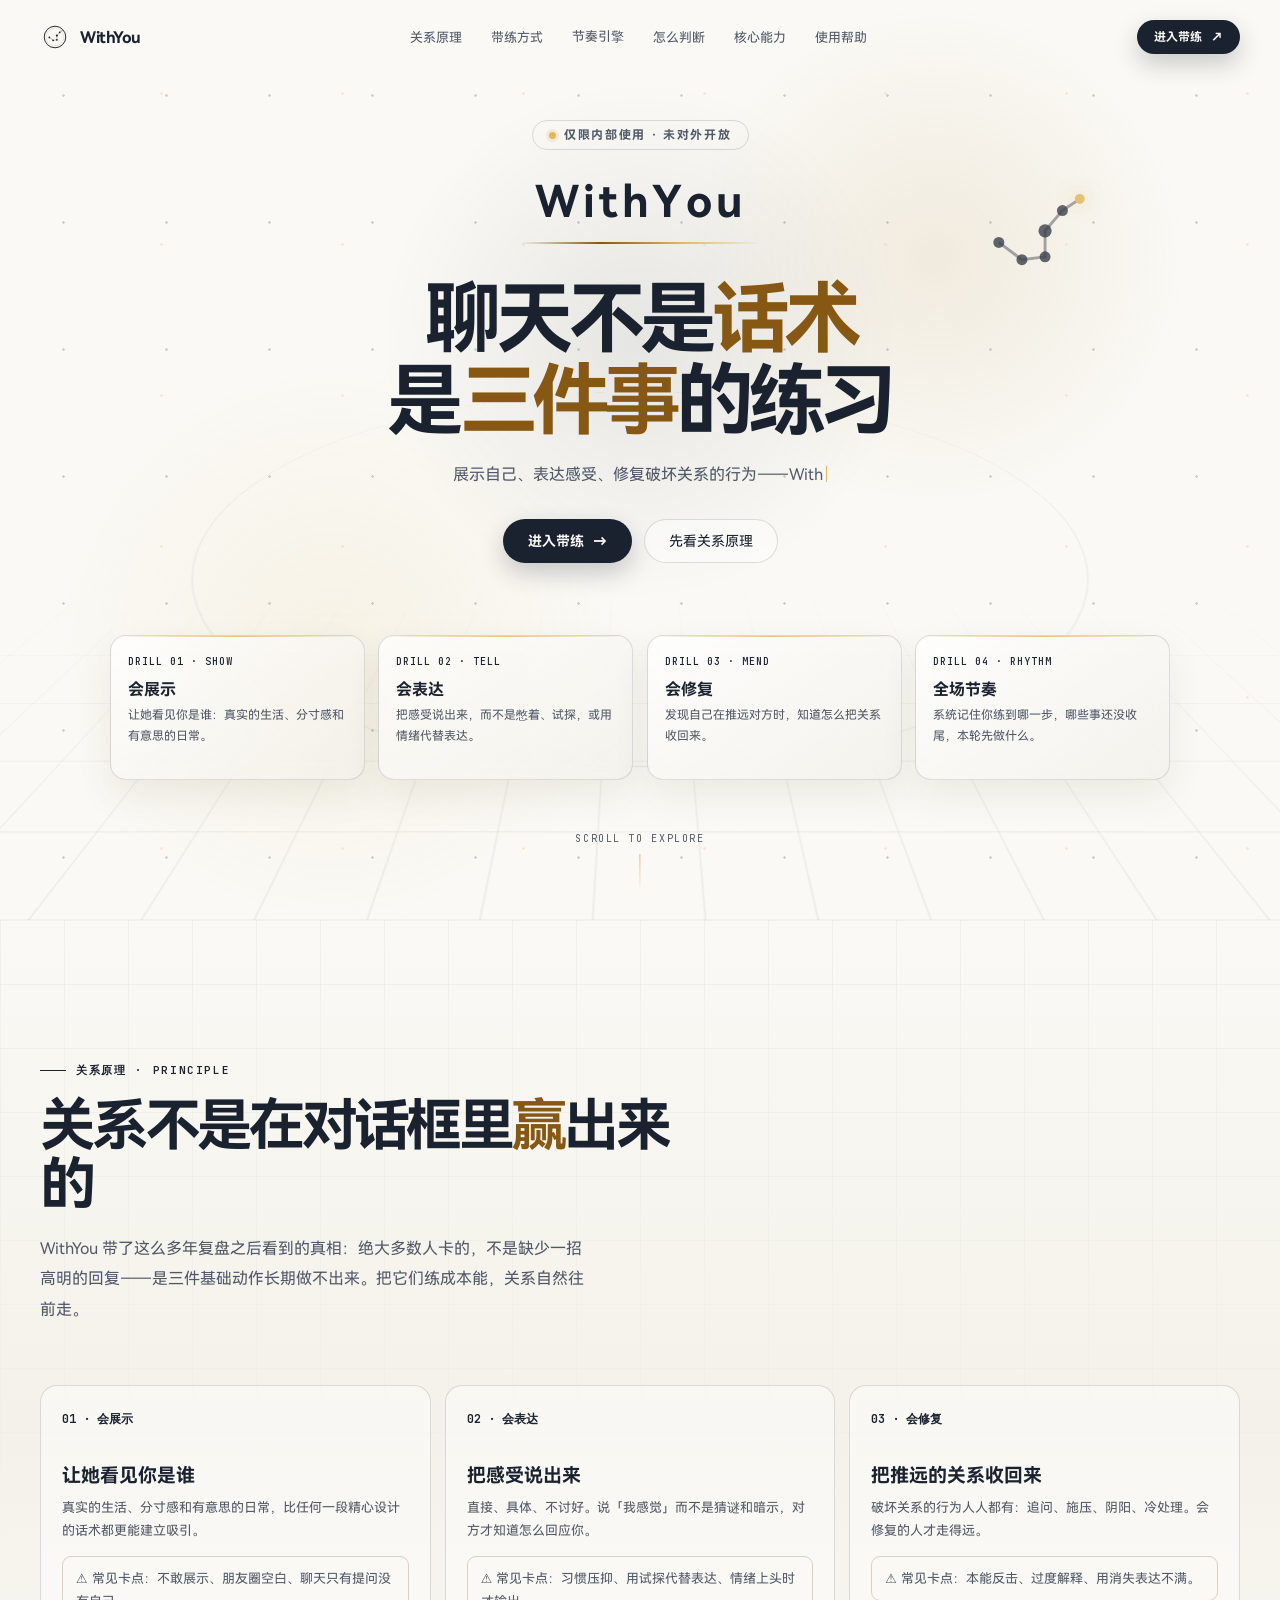
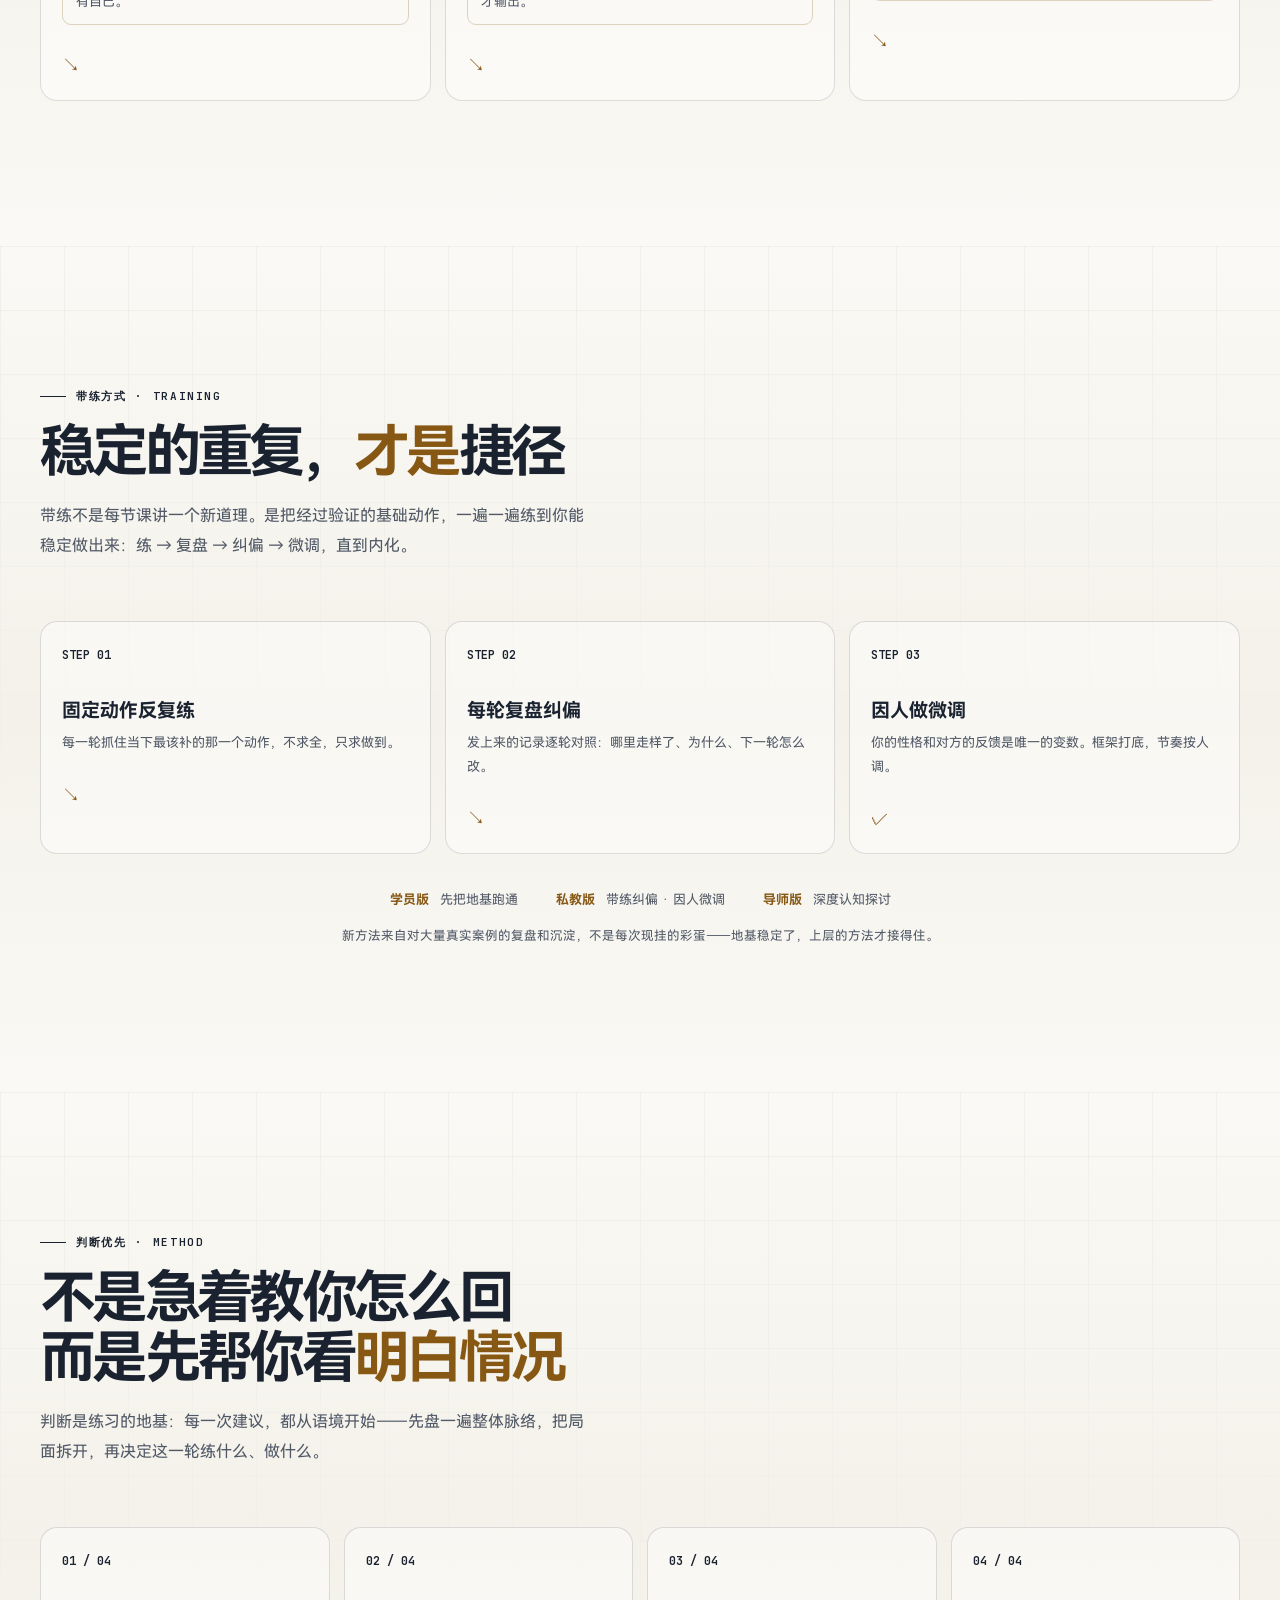
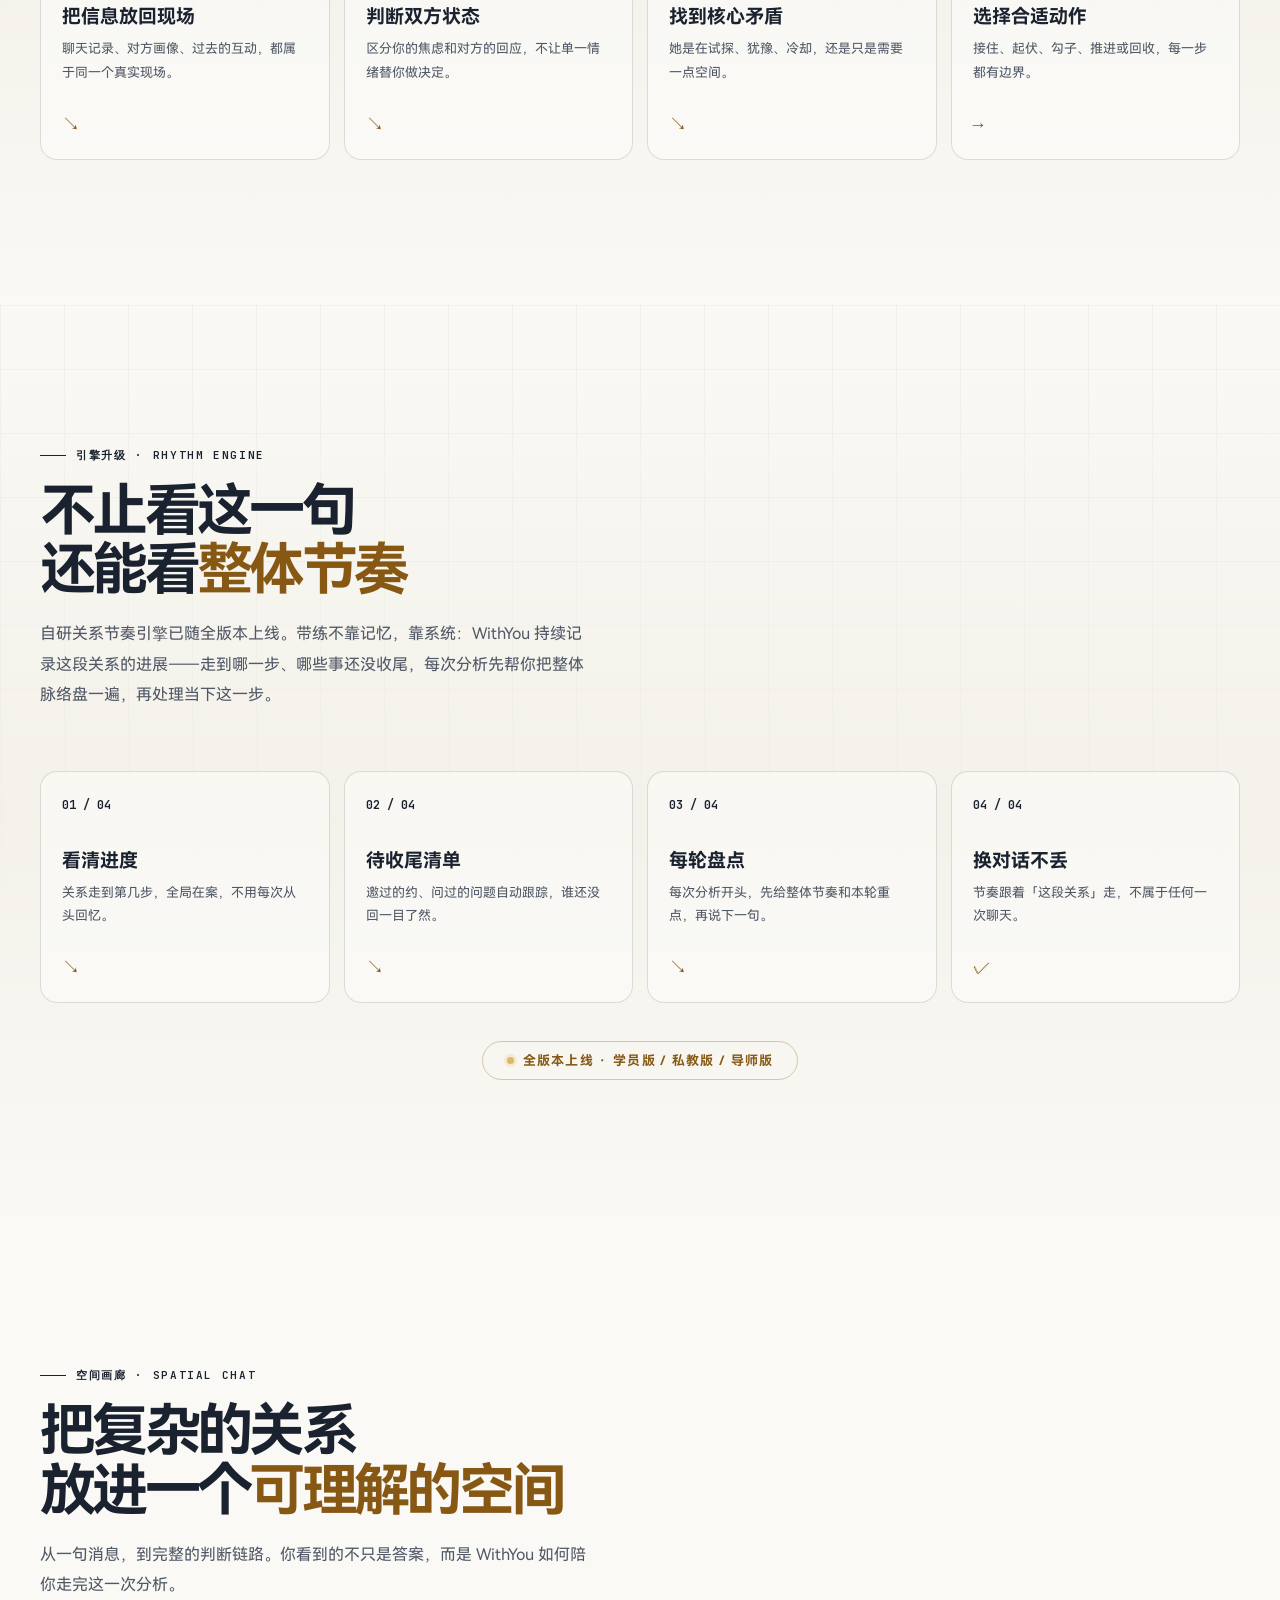
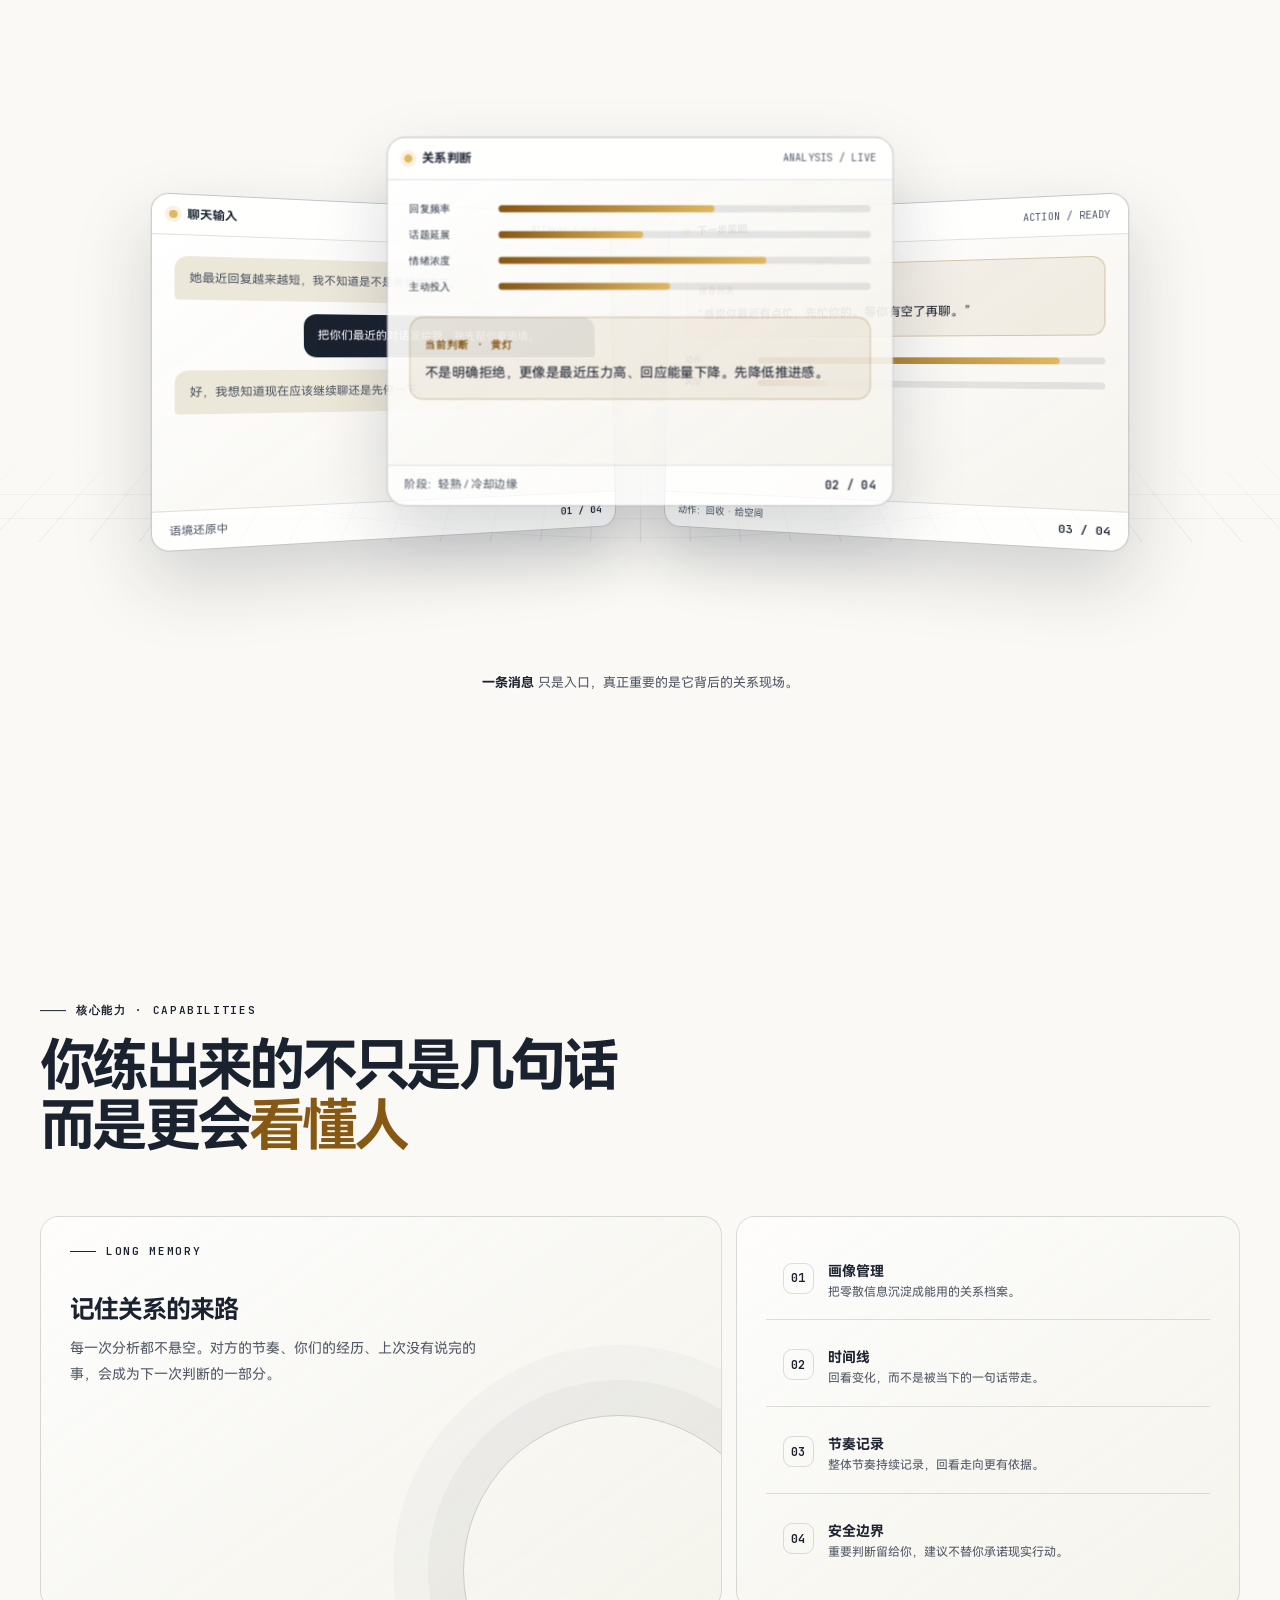
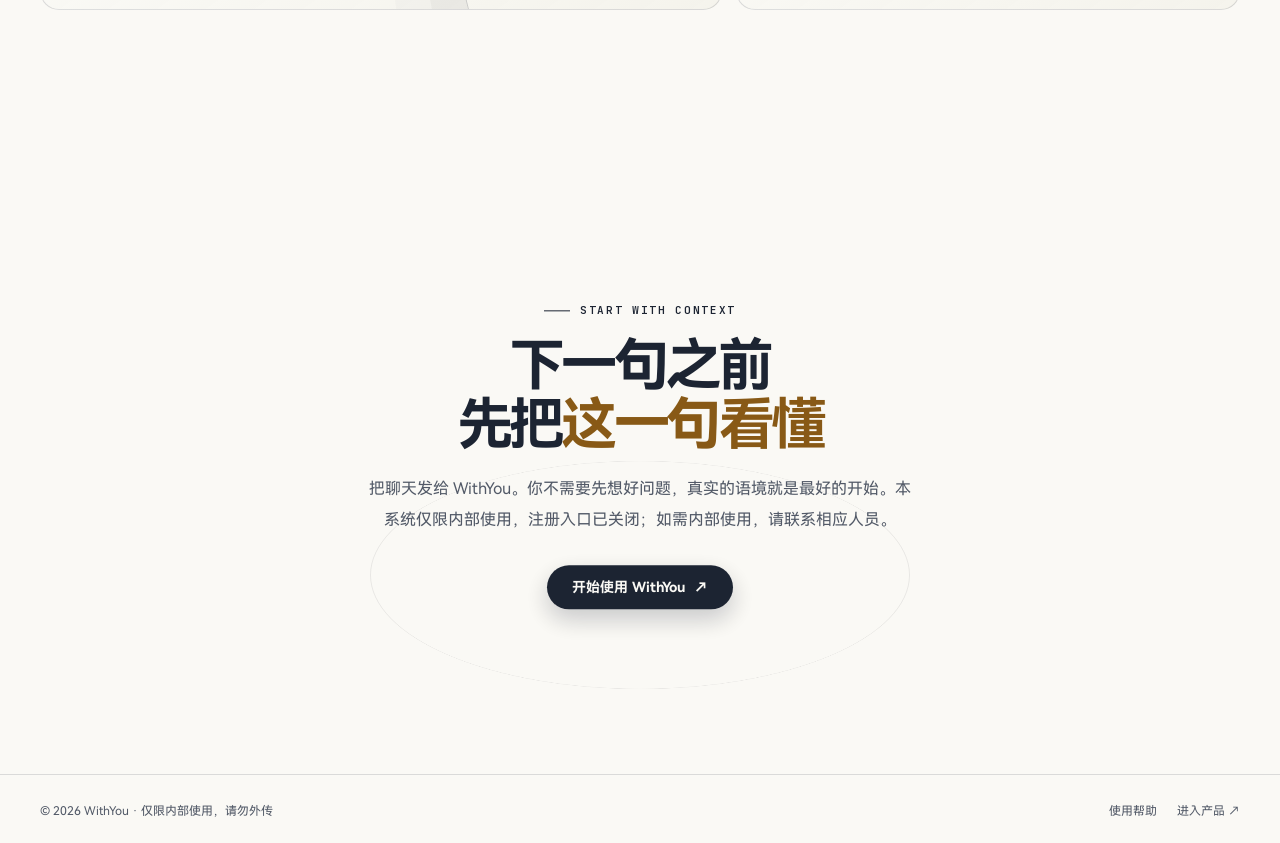
==== commit 8367476b: "feat(positioning): 官网全面升级为系统化带练辅助定位 依据用户原理感悟（带了多年私教的沉淀）： - 定位：AI 聊天分析助手 → 系统化带练辅助（title/description/" ====
--- a/index.html
+++ b/index.html
@@ -3,8 +3,8 @@
 <head>
 <meta charset="UTF-8">
 <meta name="viewport" content="width=device-width, initial-scale=1">
-<title>WithYou · 内部系统｜AI 聊天分析助手</title>
-<meta name="description" content="WithYou AI 聊天分析助手：先看懂关系，再说下一句。本系统仅限内部使用，未对外开放；如需内部使用，请联系相应人员。">
+<title>WithYou · 系统化带练辅助｜先看懂关系，再说下一句</title>
+<meta name="description" content="WithYou 是系统化带练辅助：陪你把展示自己、表达感受、修复破坏关系的行为三件基础动作练成本能。不止分析这一句，更看得见整体节奏。本系统仅限内部使用。">
 <meta name="robots" content="noindex, nofollow">
 <meta name="theme-color" content="#F3EDDE">
 <link rel="icon" href="/assets/logo-mark.svg" type="image/svg+xml">
@@ -122,6 +122,12 @@
 .engine-deploy { display: flex; width: max-content; margin: 38px auto 0; align-items: center; gap: 9px; padding: 11px 24px; border: 1px solid oklch(.5 .1 70 / .3); border-radius: 999px; color: var(--gold); font-size: 13px; font-weight: 600; letter-spacing: .1em; }
 .engine-deploy::before { width: 7px; height: 7px; border-radius: 50%; content: ''; background: var(--glint); box-shadow: 0 0 0 3px oklch(.8 .115 85 / .2); }
 .method-grid { position: relative; z-index: 1; display: grid; grid-template-columns: repeat(4, 1fr); gap: 14px; }
+.pillar-grid { position: relative; z-index: 1; display: grid; grid-template-columns: repeat(3, 1fr); gap: 14px; }
+.pillar-weak { margin-top: 13px; padding: 10px 13px; border: 1px solid oklch(.5 .1 70 / .25); border-radius: 9px; color: var(--gold); font-size: 12px; line-height: 1.7; }
+.pillar-weak::before { content: '⚠ '; }
+.tier-note { position: relative; z-index: 1; display: flex; flex-wrap: wrap; justify-content: center; gap: 12px 38px; margin-top: 38px; color: var(--ink-2); font-size: 13px; }
+.tier-note b { margin-right: 7px; color: var(--gold); font-weight: 650; }
+.tier-foot { max-width: 620px; margin: 17px auto 0; position: relative; z-index: 1; color: var(--ink-2); font-size: 12.5px; line-height: 1.85; text-align: center; opacity: .8; }
 .method-card { padding: 25px 21px 23px; border: 1px solid var(--line); border-radius: 17px; background: oklch(1 0 0 / .45); transition: transform .35s var(--ease-cine), border-color .35s, background .35s; }
 .method-card:hover { border-color: var(--gold); background: oklch(1 0 0 / .7); transform: translateY(-4px) rotateX(2deg); }
 .method-index { color: var(--primary); font: 600 12px var(--mono); }
@@ -205,7 +211,7 @@
   .hero-lead { font-size: 14px; }
   .hero-actions { flex-direction: column; width: min(260px, 100%); margin-right: auto; margin-left: auto; }
   .button-primary, .button-ghost { width: 100%; }
-  .hero-cards, .method-grid, .feature-grid { grid-template-columns: 1fr; }
+  .hero-cards, .method-grid, .feature-grid, .pillar-grid { grid-template-columns: 1fr; }
   .capability { min-height: 0; }
   .section { padding: 92px 0; }
   .section-heading { margin-bottom: 38px; }
@@ -240,19 +246,21 @@
   <div class="container nav-inner">
     <a class="brand" href="#top"><img class="brand-mark" src="assets/logo-mark.svg" alt="WithYou 关系智能助理" width="30" height="30"><span>WithYou</span></a>
     <nav class="nav-links" aria-label="主导航">
+      <a href="#principle">关系原理</a>
+      <a href="#training">带练方式</a>
       <a href="#engine">节奏引擎</a>
       <a href="#method">怎么判断</a>
-      <a href="#gallery">空间画廊</a>
       <a href="#capabilities">核心能力</a>
       <a href="help.html">使用帮助</a>
     </nav>
-    <a class="nav-cta" href="https://chat.withyou.net.cn" target="_blank" rel="noopener noreferrer">开始分析 <span>↗</span></a>
+    <a class="nav-cta" href="https://chat.withyou.net.cn" target="_blank" rel="noopener noreferrer">进入带练 <span>↗</span></a>
     <button class="mobile-toggle" id="mobileToggle" aria-label="打开菜单" aria-expanded="false">☰</button>
   </div>
   <div class="mobile-menu" id="mobileMenu">
+    <a href="#principle">关系原理</a>
+    <a href="#training">带练方式</a>
     <a href="#engine">节奏引擎</a>
     <a href="#method">怎么判断</a>
-    <a href="#gallery">空间画廊</a>
     <a href="#capabilities">核心能力</a>
     <a href="help.html">使用帮助</a>
   </div>
@@ -264,22 +272,44 @@
       <div class="internal-note">仅限内部使用 · 未对外开放</div>
       <div class="logo-lockup"><div class="logo-row" aria-label="WithYou"><span style="--i:0;--fx:-60px">W</span><span style="--i:1;--fx:-24px">i</span><span style="--i:2;--fx:-6px">t</span><span style="--i:3;--fx:0">h</span><span style="--i:4;--fx:6px">Y</span><span style="--i:5;--fx:24px">o</span><span style="--i:6;--fx:60px">u</span></div></div>
       <div class="w-underline"></div>
-      <h1>先看懂关系<br>再说<em>下一句</em></h1>
+      <h1>聊天不是<em>话术</em><br>是<em>三件事</em>的练习</h1>
       <p class="hero-lead"><span id="typeTarget"></span><span class="caret"></span></p>
-      <div class="hero-actions"><a class="button-primary" href="https://chat.withyou.net.cn" target="_blank" rel="noopener noreferrer">开始分析聊天 <span>→</span></a><a class="button-ghost" href="#gallery">看看它怎么工作</a></div>
+      <div class="hero-actions"><a class="button-primary" href="https://chat.withyou.net.cn" target="_blank" rel="noopener noreferrer">进入带练 <span>→</span></a><a class="button-ghost" href="#principle">先看关系原理</a></div>
       <div class="hero-cards">
-        <article class="capability" style="--i:0"><div class="step">STEP 01 · CONTEXT</div><h3>还原真实语境</h3><p>不只看最后一句，把聊天、背景和之前发生的事放在一起。</p></article>
-        <article class="capability" style="--i:1"><div class="step">STEP 02 · STAGE</div><h3>判断关系阶段</h3><p>识别初识、熟悉、暧昧、冷却和修复，而不是凭感觉猜。</p></article>
-        <article class="capability" style="--i:2"><div class="step">STEP 03 · BOUNDARY</div><h3>拆解情绪边界</h3><p>分清对方的情绪、边界和真实投入，避免过度解读。</p></article>
-        <article class="capability" style="--i:3"><div class="step">STEP 04 · RHYTHM</div><h3>报出全场节奏</h3><p>先看清全局：走到第几步、什么还没收尾，再说下一句。</p></article>
+        <article class="capability" style="--i:0"><div class="step">DRILL 01 · SHOW</div><h3>会展示</h3><p>让她看见你是谁：真实的生活、分寸感和有意思的日常。</p></article>
+        <article class="capability" style="--i:1"><div class="step">DRILL 02 · TELL</div><h3>会表达</h3><p>把感受说出来，而不是憋着、试探，或用情绪代替表达。</p></article>
+        <article class="capability" style="--i:2"><div class="step">DRILL 03 · MEND</div><h3>会修复</h3><p>发现自己在推远对方时，知道怎么把关系收回来。</p></article>
+        <article class="capability" style="--i:3"><div class="step">DRILL 04 · RHYTHM</div><h3>全场节奏</h3><p>系统记住你练到哪一步，哪些事还没收尾，本轮先做什么。</p></article>
       </div>
       <div class="ticker" id="ticker"></div>
     </div>
     <div class="scroll-cue"><span>SCROLL TO EXPLORE</span><i></i></div>
   </section>
+  <section class="section tint-section" id="principle">
+    <div class="container">
+      <div class="section-heading reveal"><div class="eyebrow">关系原理 · PRINCIPLE</div><h2>关系不是在对话框里<em>赢</em>出来的</h2><p>WithYou 带了这么多年复盘之后看到的真相：绝大多数人卡的，不是缺少一招高明的回复——是三件基础动作长期做不出来。把它们练成本能，关系自然往前走。</p></div>
+      <div class="pillar-grid">
+        <article class="method-card reveal"><div class="method-index">01 · 会展示</div><h3>让她看见你是谁</h3><p>真实的生活、分寸感和有意思的日常，比任何一段精心设计的话术都更能建立吸引。</p><p class="pillar-weak">常见卡点：不敢展示、朋友圈空白、聊天只有提问没有自己。</p><div class="method-arrow">↘</div></article>
+        <article class="method-card reveal"><div class="method-index">02 · 会表达</div><h3>把感受说出来</h3><p>直接、具体、不讨好。说「我感觉」而不是猜谜和暗示，对方才知道怎么回应你。</p><p class="pillar-weak">常见卡点：习惯压抑、用试探代替表达、情绪上头时才输出。</p><div class="method-arrow">↘</div></article>
+        <article class="method-card reveal"><div class="method-index">03 · 会修复</div><h3>把推远的关系收回来</h3><p>破坏关系的行为人人都有：追问、施压、阴阳、冷处理。会修复的人才走得远。</p><p class="pillar-weak">常见卡点：本能反击、过度解释、用消失表达不满。</p><div class="method-arrow">↘</div></article>
+      </div>
+    </div>
+  </section>
+  <section class="section tint-section" id="training">
+    <div class="container">
+      <div class="section-heading reveal"><div class="eyebrow">带练方式 · TRAINING</div><h2>稳定的重复，<em>才是</em>捷径</h2><p>带练不是每节课讲一个新道理。是把经过验证的基础动作，一遍一遍练到你能稳定做出来：练 → 复盘 → 纠偏 → 微调，直到内化。</p></div>
+      <div class="pillar-grid">
+        <article class="method-card reveal"><div class="method-index">STEP 01</div><h3>固定动作反复练</h3><p>每一轮抓住当下最该补的那一个动作，不求全，只求做到。</p><div class="method-arrow">↘</div></article>
+        <article class="method-card reveal"><div class="method-index">STEP 02</div><h3>每轮复盘纠偏</h3><p>发上来的记录逐轮对照：哪里走样了、为什么、下一轮怎么改。</p><div class="method-arrow">↘</div></article>
+        <article class="method-card reveal"><div class="method-index">STEP 03</div><h3>因人做微调</h3><p>你的性格和对方的反馈是唯一的变数。框架打底，节奏按人调。</p><div class="method-arrow">✓</div></article>
+      </div>
+      <div class="tier-note reveal"><span><b>学员版</b> 先把地基跑通</span><span><b>私教版</b> 带练纠偏 · 因人微调</span><span><b>导师版</b> 深度认知探讨</span></div>
+      <p class="tier-foot reveal">新方法来自对大量真实案例的复盘和沉淀，不是每次现挂的彩蛋——地基稳定了，上层的方法才接得住。</p>
+    </div>
+  </section>
   <section class="section tint-section" id="method">
     <div class="container">
-      <div class="section-heading reveal"><div class="eyebrow">判断优先 · METHOD</div><h2>不是急着教你怎么回<br>而是先帮你看<em>明白情况</em></h2><p>每一次建议，都从语境开始。WithYou 会先盘一遍整体脉络，把局面拆开，再决定这一轮该做什么。</p></div>
+      <div class="section-heading reveal"><div class="eyebrow">判断优先 · METHOD</div><h2>不是急着教你怎么回<br>而是先帮你看<em>明白情况</em></h2><p>判断是练习的地基：每一次建议，都从语境开始——先盘一遍整体脉络，把局面拆开，再决定这一轮练什么、做什么。</p></div>
       <div class="method-grid">
         <article class="method-card reveal"><div class="method-index">01 / 04</div><h3>把信息放回现场</h3><p>聊天记录、对方画像、过去的互动，都属于同一个真实现场。</p><div class="method-arrow">↘</div></article>
         <article class="method-card reveal"><div class="method-index">02 / 04</div><h3>判断双方状态</h3><p>区分你的焦虑和对方的回应，不让单一情绪替你做决定。</p><div class="method-arrow">↘</div></article>
@@ -290,7 +320,7 @@
   </section>
   <section class="section tint-section" id="engine">
     <div class="container">
-      <div class="section-heading reveal"><div class="eyebrow">引擎升级 · RHYTHM ENGINE</div><h2>不止看这一句<br>还能看<em>整体节奏</em></h2><p>自研关系节奏引擎已随全版本上线。以前每次分析只看当轮聊天；现在，WithYou 会持续记录这段关系的进展：每次分析，先帮你把整体脉络盘一遍，再处理当下这一步。</p></div>
+      <div class="section-heading reveal"><div class="eyebrow">引擎升级 · RHYTHM ENGINE</div><h2>不止看这一句<br>还能看<em>整体节奏</em></h2><p>自研关系节奏引擎已随全版本上线。带练不靠记忆，靠系统：WithYou 持续记录这段关系的进展——走到哪一步、哪些事还没收尾，每次分析先帮你把整体脉络盘一遍，再处理当下这一步。</p></div>
       <div class="method-grid">
         <article class="method-card reveal"><div class="method-index">01 / 04</div><h3>看清进度</h3><p>关系走到第几步，全局在案，不用每次从头回忆。</p><div class="method-arrow">↘</div></article>
         <article class="method-card reveal"><div class="method-index">02 / 04</div><h3>待收尾清单</h3><p>邀过的约、问过的问题自动跟踪，谁还没回一目了然。</p><div class="method-arrow">↘</div></article>
@@ -316,7 +346,7 @@
   </section>
   <section class="section" id="capabilities">
     <div class="container">
-      <div class="section-heading reveal"><div class="eyebrow">核心能力 · CAPABILITIES</div><h2>你得到的不只是几句话<br>而是更会<em>看懂人</em></h2></div>
+      <div class="section-heading reveal"><div class="eyebrow">核心能力 · CAPABILITIES</div><h2>你练出来的不只是几句话<br>而是更会<em>看懂人</em></h2></div>
       <div class="feature-grid">
         <article class="feature-card large reveal"><div class="eyebrow">LONG MEMORY</div><h3>记住关系的来路</h3><p>每一次分析都不悬空。对方的节奏、你们的经历、上次没有说完的事，会成为下一次判断的一部分。</p></article>
         <article class="feature-card reveal"><div class="feature-list"><div class="feature-item"><b>01</b><div><h4>画像管理</h4><p>把零散信息沉淀成能用的关系档案。</p></div></div><div class="feature-item"><b>02</b><div><h4>时间线</h4><p>回看变化，而不是被当下的一句话带走。</p></div></div><div class="feature-item"><b>03</b><div><h4>节奏记录</h4><p>整体节奏持续记录，回看走向更有依据。</p></div></div><div class="feature-item"><b>04</b><div><h4>安全边界</h4><p>重要判断留给你，建议不替你承诺现实行动。</p></div></div></div></article>
@@ -347,7 +377,7 @@
   toggle.setAttribute('aria-expanded', 'false');
   toggle.textContent = '☰';
 }));
-const welcomeText = '把聊天记录发给 WithYou——先看懂对方的意思，再决定怎么回。';
+const welcomeText = '展示自己、表达感受、修复破坏关系的行为——WithYou 陪你把这三件事练成本能。';
 const tips = [['节奏', '这段关系走到第 3 步，上次邀的约还没收尾。'], ['记忆', '上次的对话脉络已带入本轮分析。'], ['画像', '对方慢热、压力大，建议放缓节奏。'], ['边界', '连续追问会形成压迫——先接住情绪。'], ['策略', '先关心一句，再给空间，不急着推进。']];
 const reducedMotion = window.matchMedia('(prefers-reduced-motion: reduce)').matches;
 const typeTarget = document.getElementById('typeTarget');
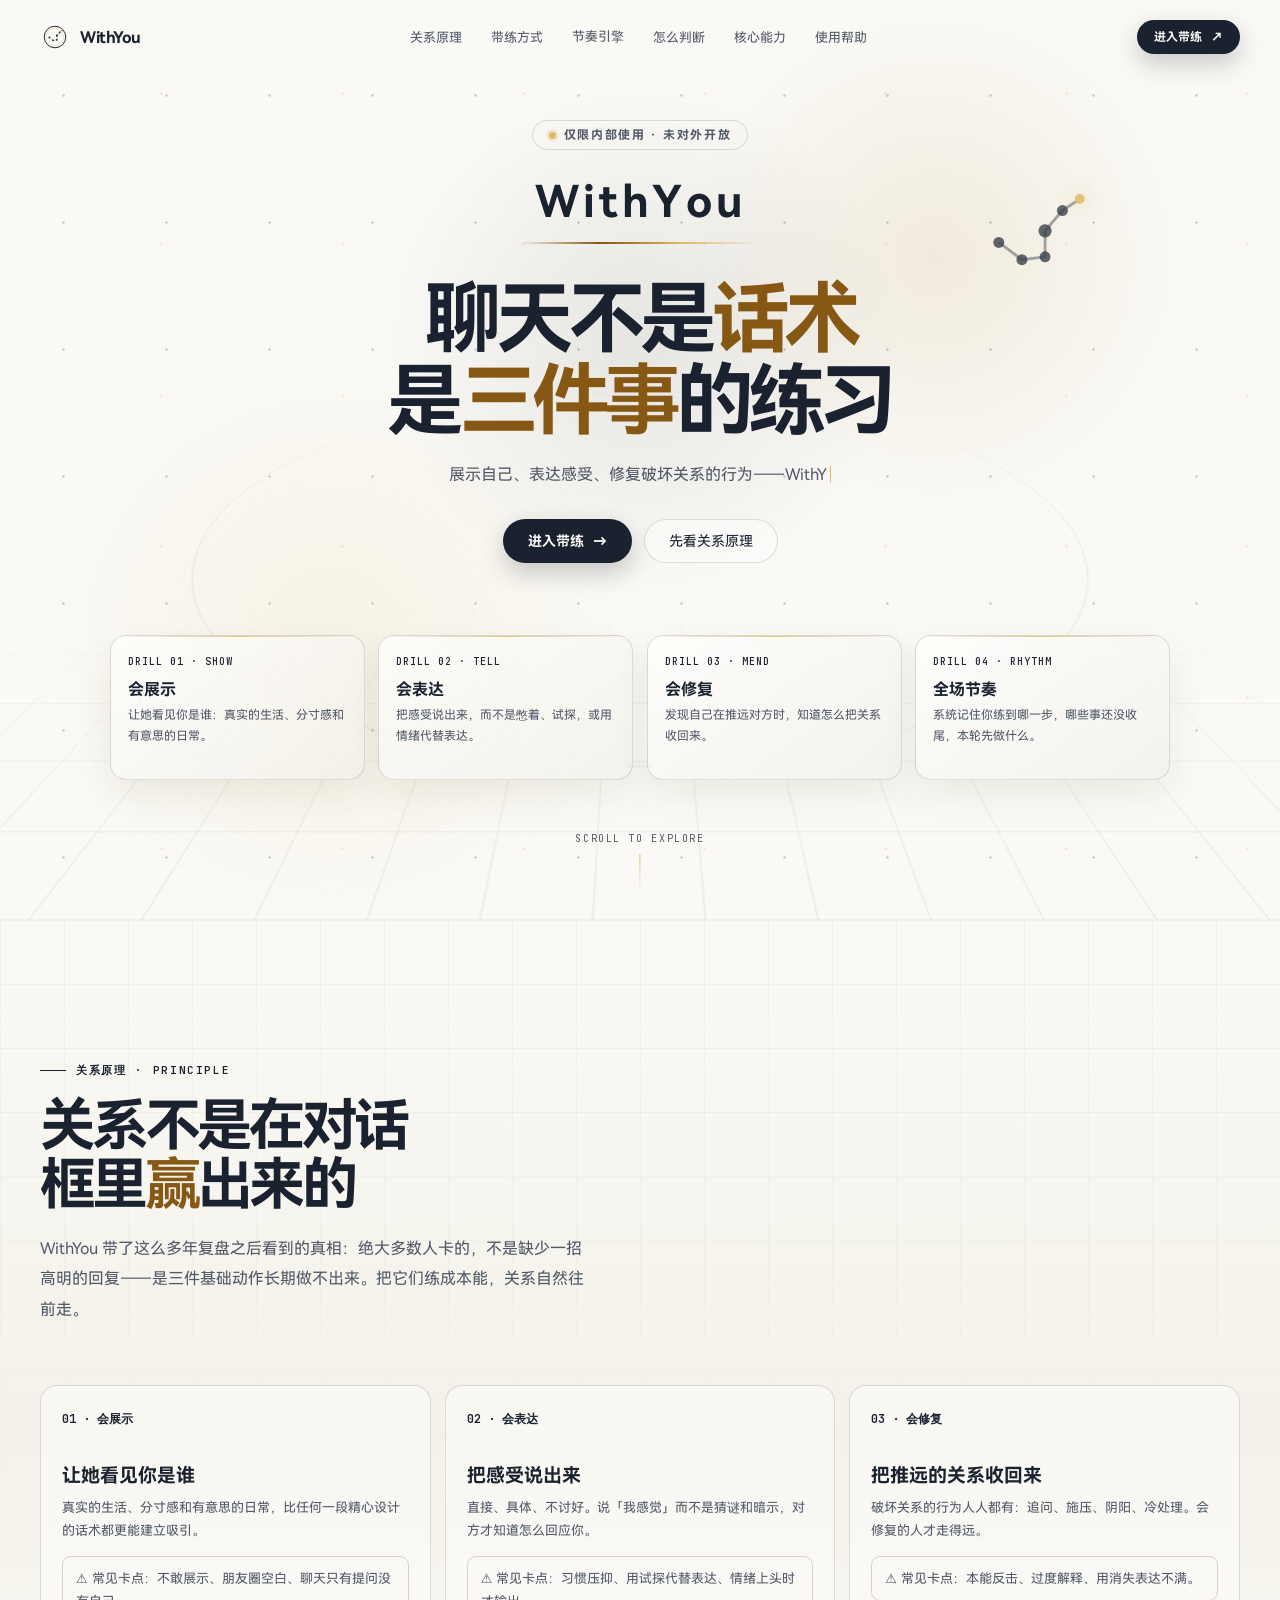
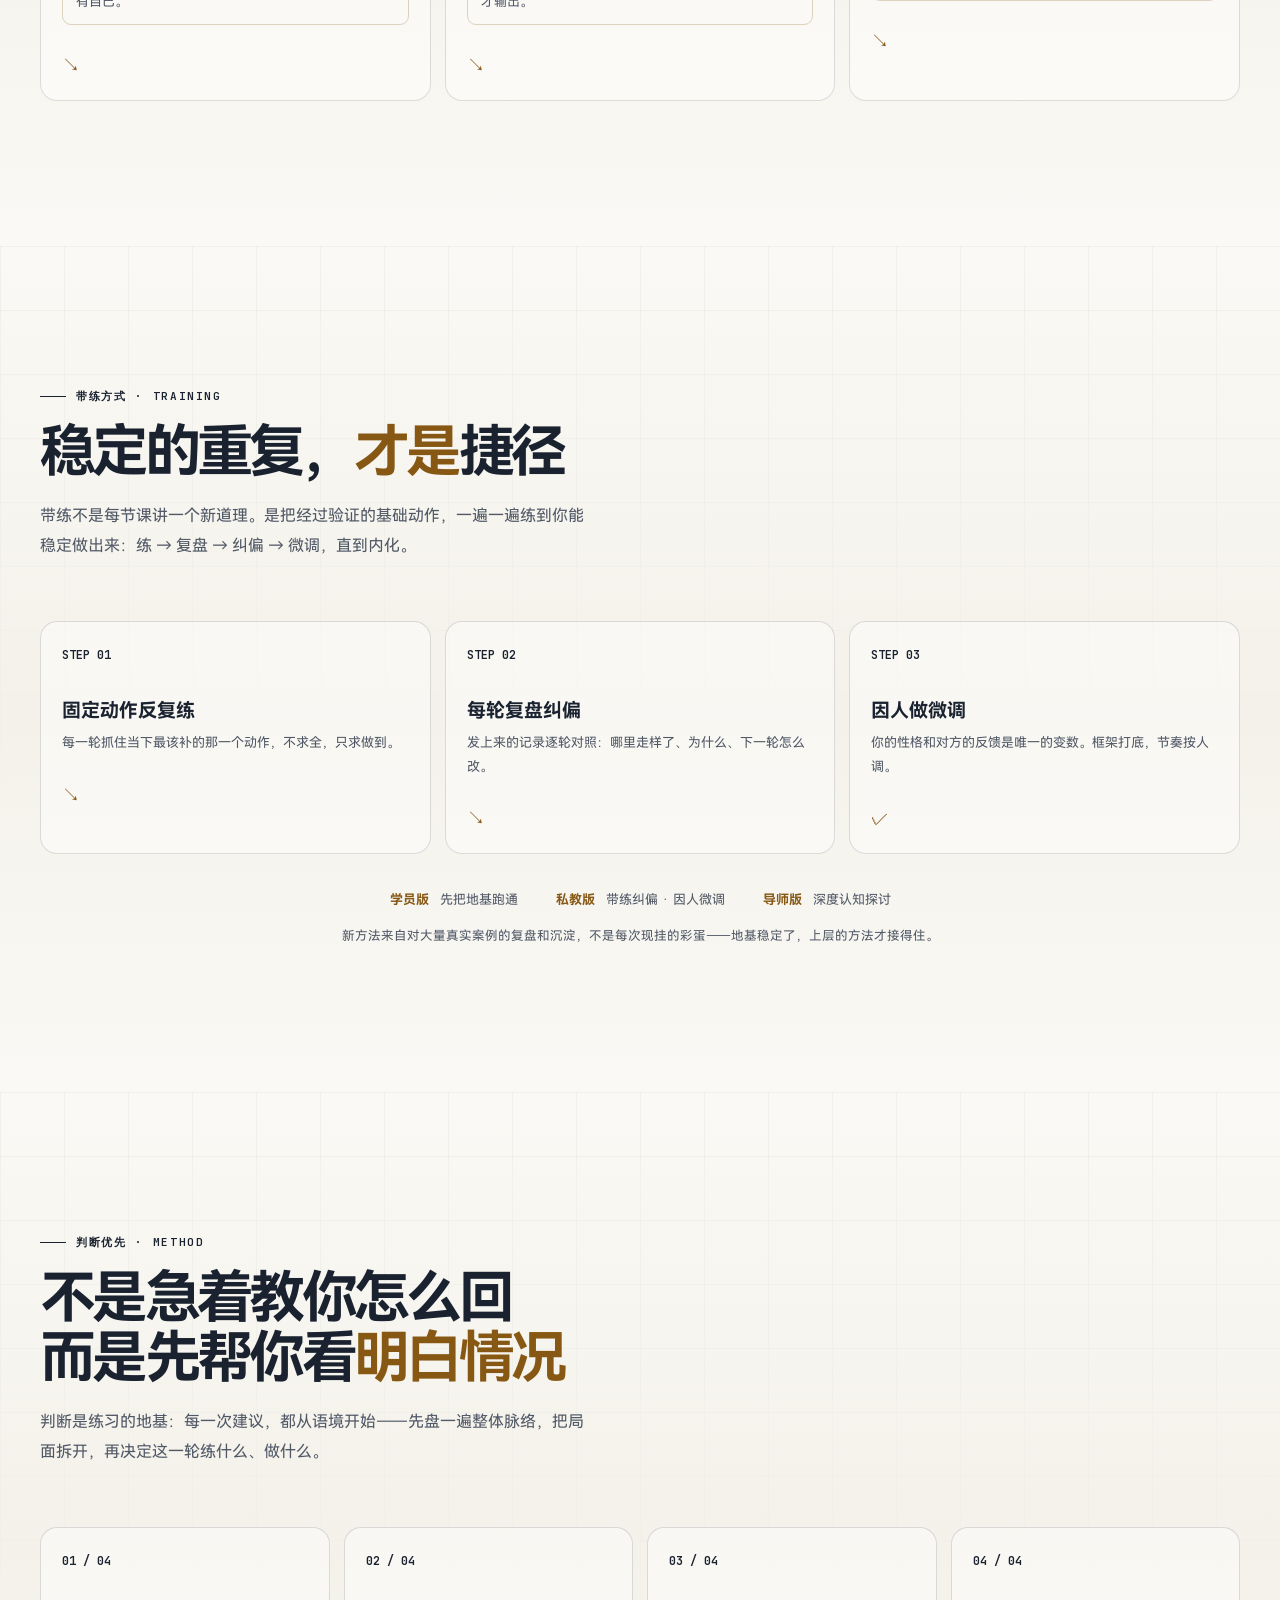
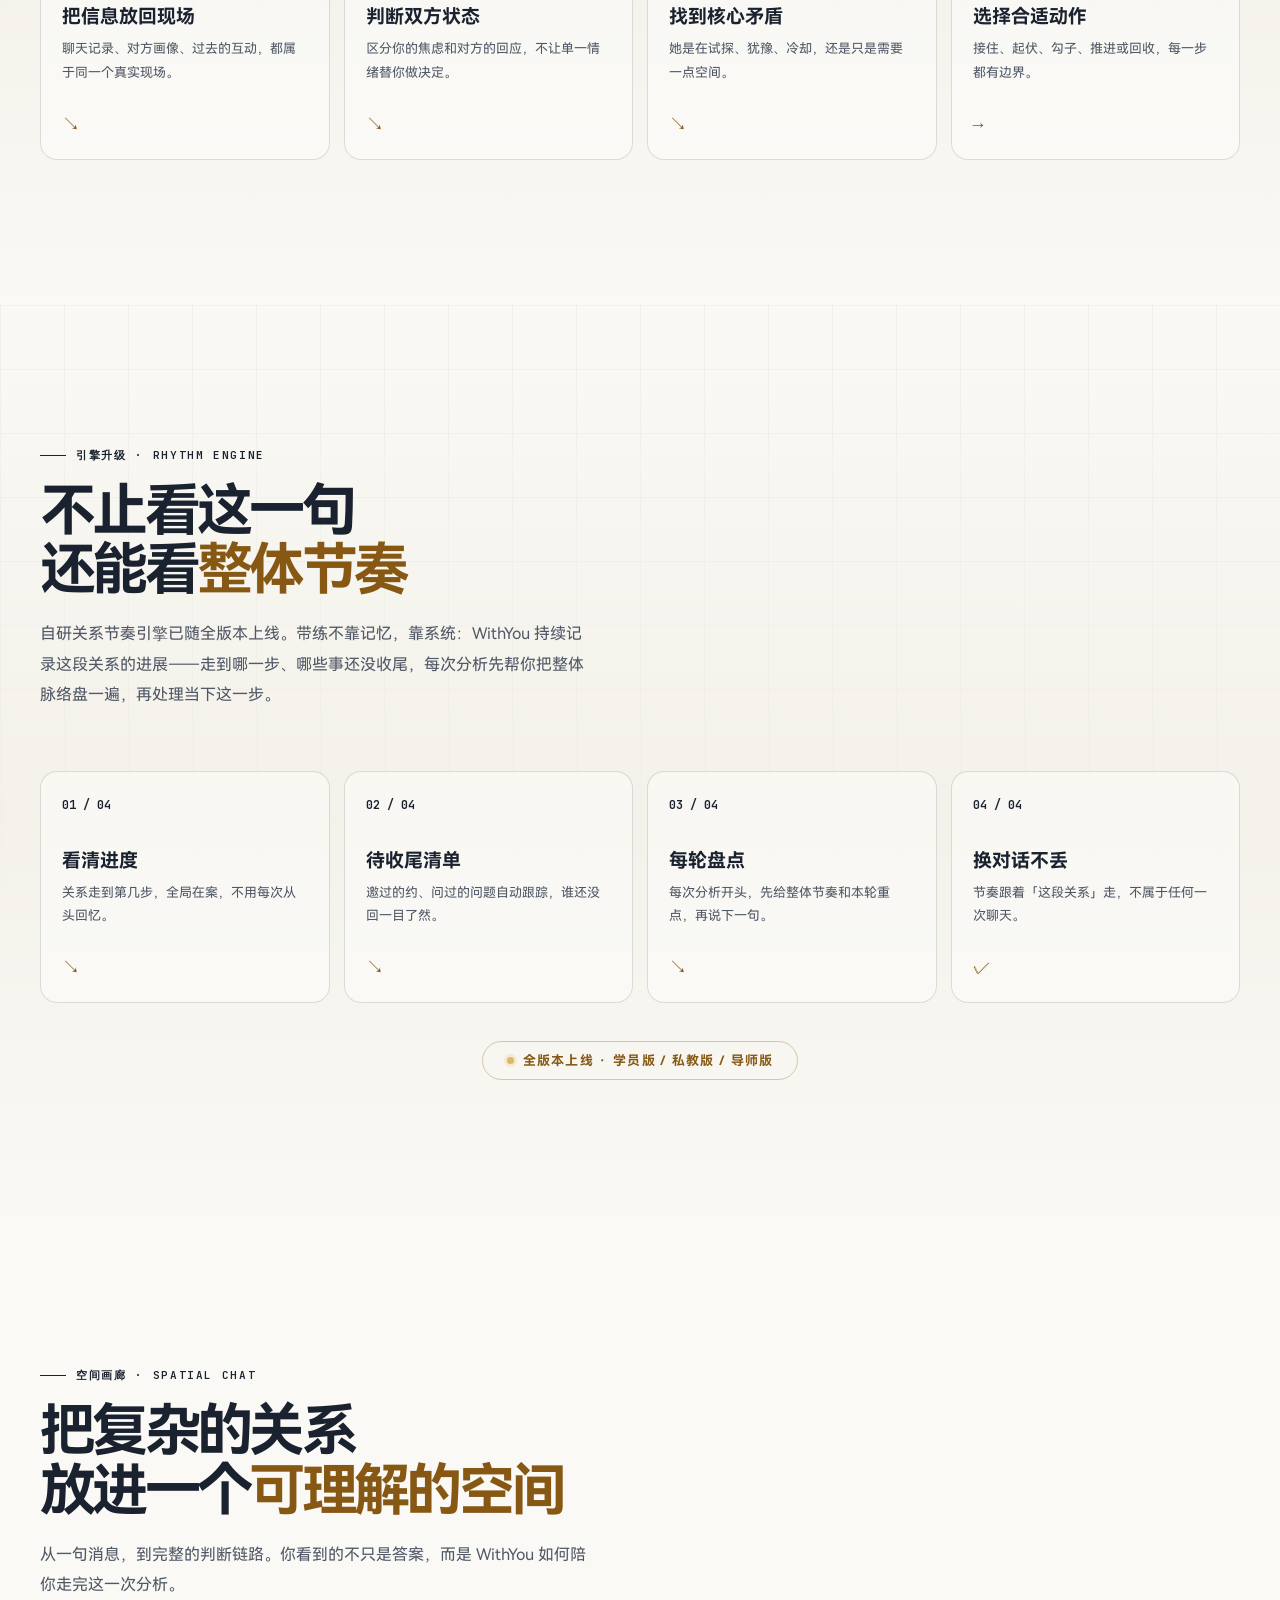
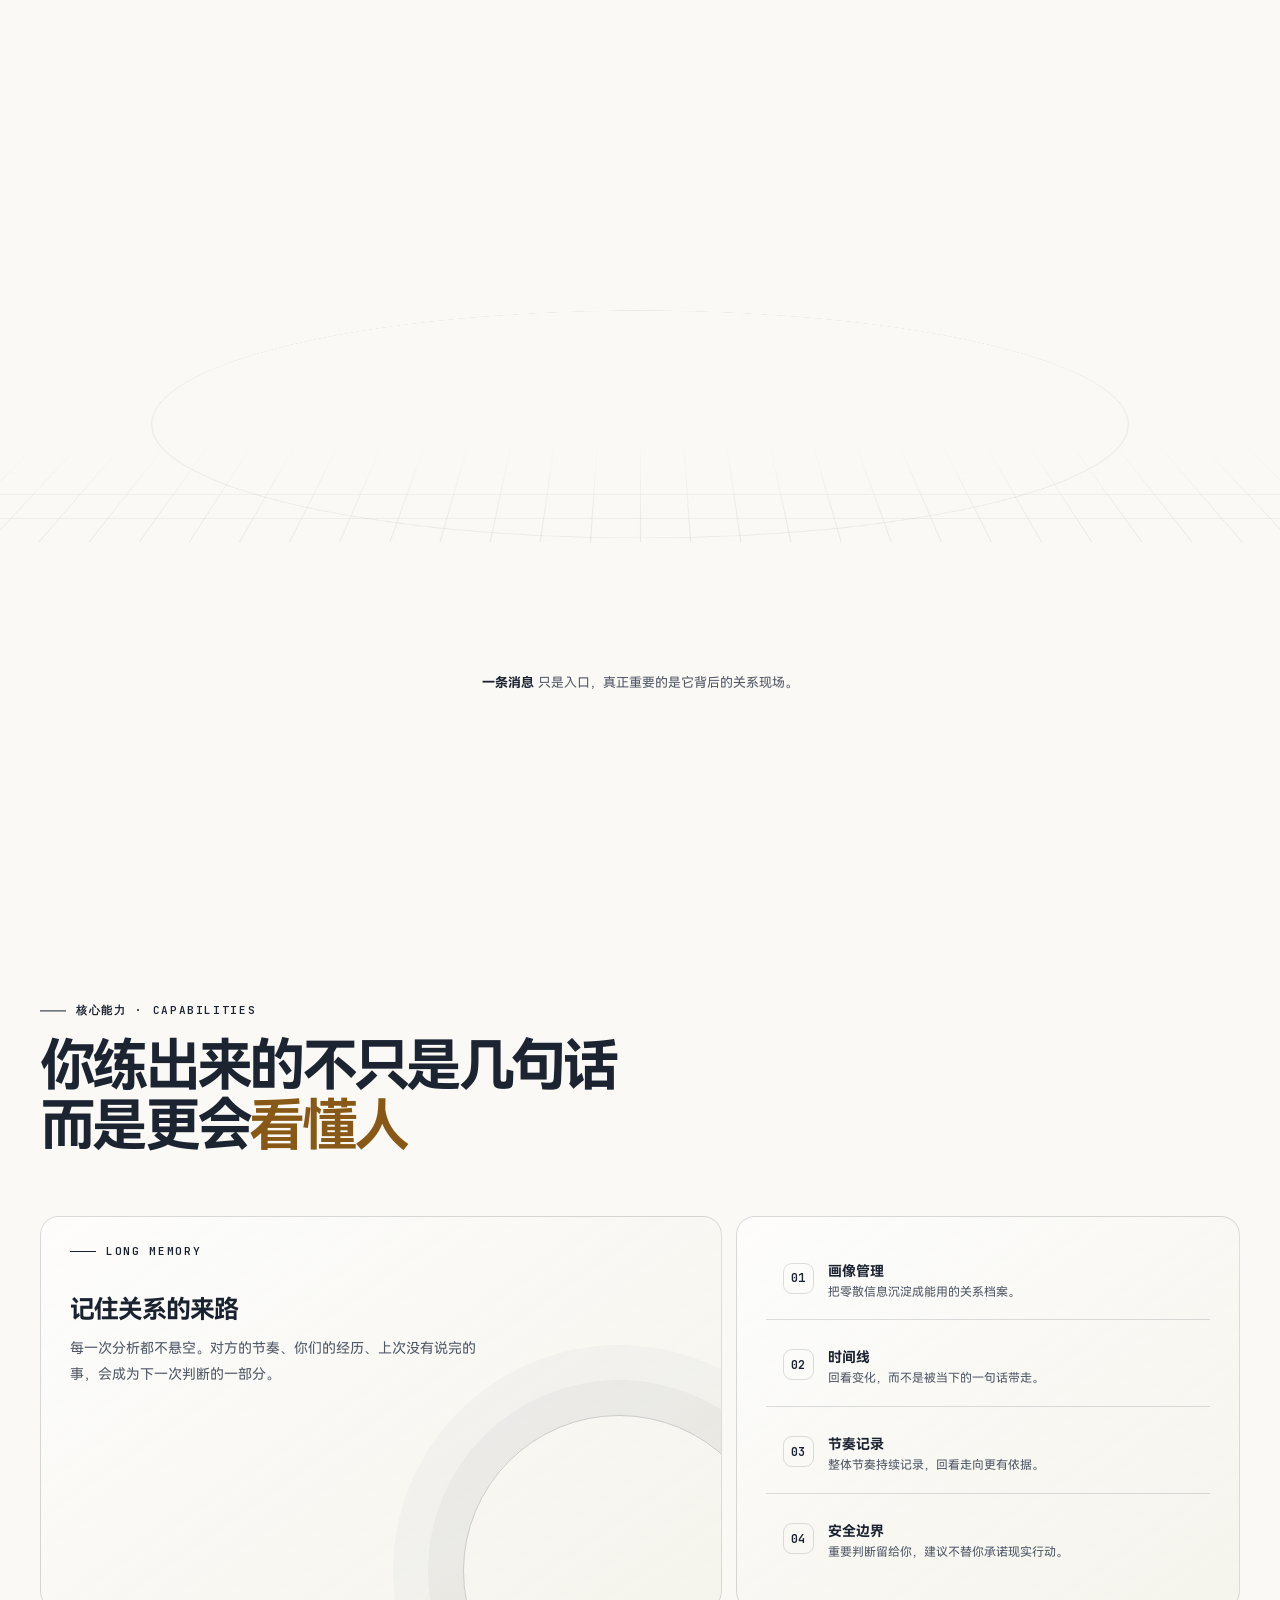
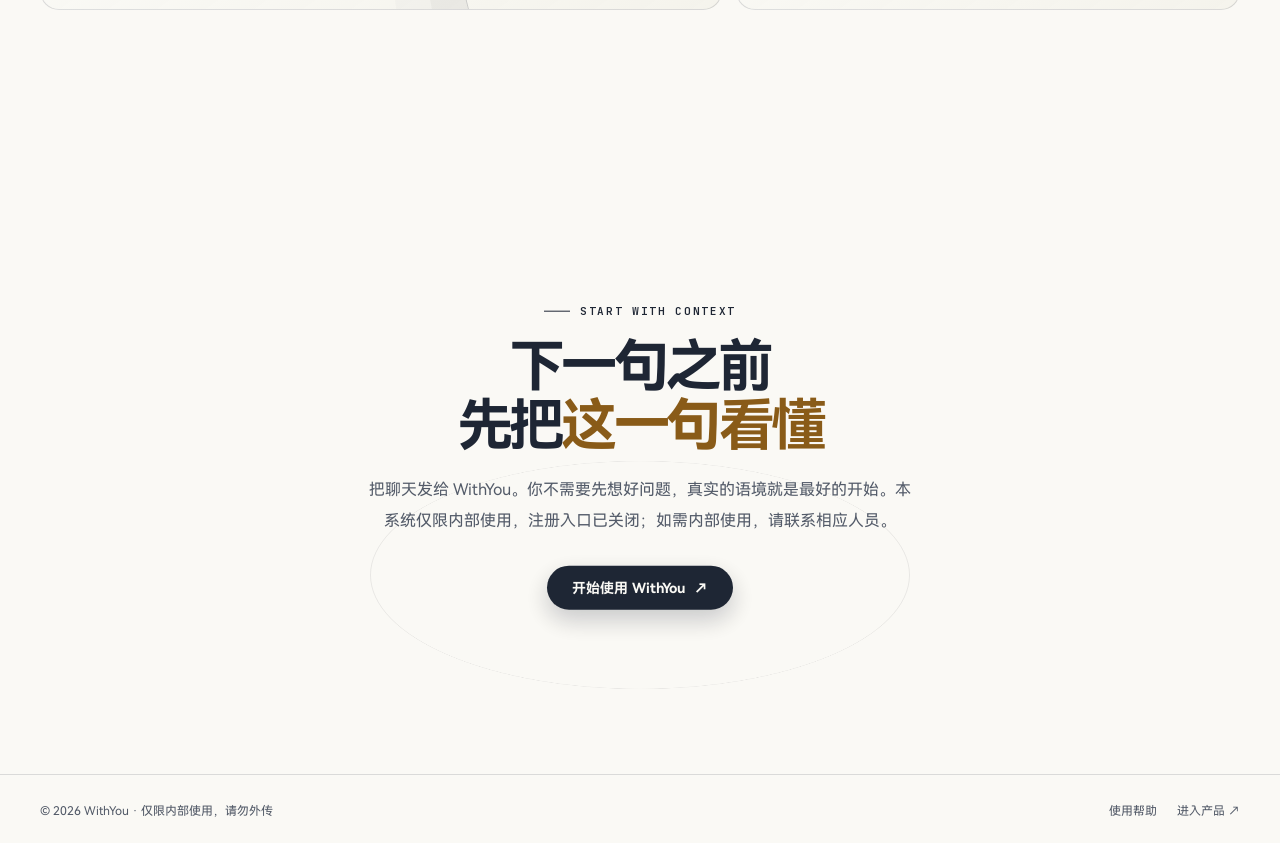
==== commit 54b29b38: "fix(typography): 标题断行孤字——h1/h2 加 text-wrap: balance" ====
--- a/index.html
+++ b/index.html
@@ -88,7 +88,7 @@
 .hero.play .w-underline { animation: underline-in 1s var(--ease-cine) 1s forwards; }
 @keyframes underline-in { to { width: 240px; } }
 @keyframes logo-in { to { opacity: 1; transform: none; } }
-.hero h1 { max-width: 780px; margin: 35px auto 18px; font-size: clamp(42px, 6.1vw, 78px); font-weight: 760; line-height: 1.05; letter-spacing: -.075em; opacity: 0; transform: perspective(900px) rotateX(-92deg) translateZ(-40px); transform-origin: 50% 100%; animation: title-in 1s var(--ease-cine) 1.25s forwards; }
+.hero h1 { max-width: 780px; margin: 35px auto 18px; font-size: clamp(42px, 6.1vw, 78px); font-weight: 760; line-height: 1.05; letter-spacing: -.075em; text-wrap: balance; opacity: 0; transform: perspective(900px) rotateX(-92deg) translateZ(-40px); transform-origin: 50% 100%; animation: title-in 1s var(--ease-cine) 1.25s forwards; }
 @keyframes title-in { to { opacity: 1; transform: none; } }
 .hero h1 em { color: var(--gold); font-style: normal; }
 .hero-lead { max-width: 570px; min-height: 27px; margin: auto; color: var(--ink-2); font-size: 16px; line-height: 1.8; opacity: 0; animation: rise-in .8s var(--ease-cine) 1.75s forwards; } .caret { display: inline-block; width: 1px; height: 16px; margin-left: 3px; vertical-align: -2px; background: var(--glint); animation: caret-blink .8s step-end infinite; } @keyframes caret-blink { 50% { opacity: 0; } }
@@ -114,7 +114,7 @@
 @keyframes cue { 50% { transform: translateY(8px); opacity: .35; } }
 .section { position: relative; padding: 145px 0; }
 .section-heading { max-width: 680px; margin-bottom: 60px; }
-.section-heading h2 { margin-top: 21px; font-size: clamp(32px, 4.4vw, 58px); line-height: 1.05; letter-spacing: -.065em; }
+.section-heading h2 { margin-top: 21px; font-size: clamp(32px, 4.4vw, 58px); line-height: 1.05; letter-spacing: -.065em; text-wrap: balance; }
 .section-heading h2 em { color: var(--gold); font-style: normal; }
 .section-heading p { max-width: 550px; margin-top: 19px; color: var(--ink-2); font-size: 16px; line-height: 1.9; }
 .tint-section { background: linear-gradient(180deg, var(--stage), var(--stage-2) 55%, var(--stage)); }
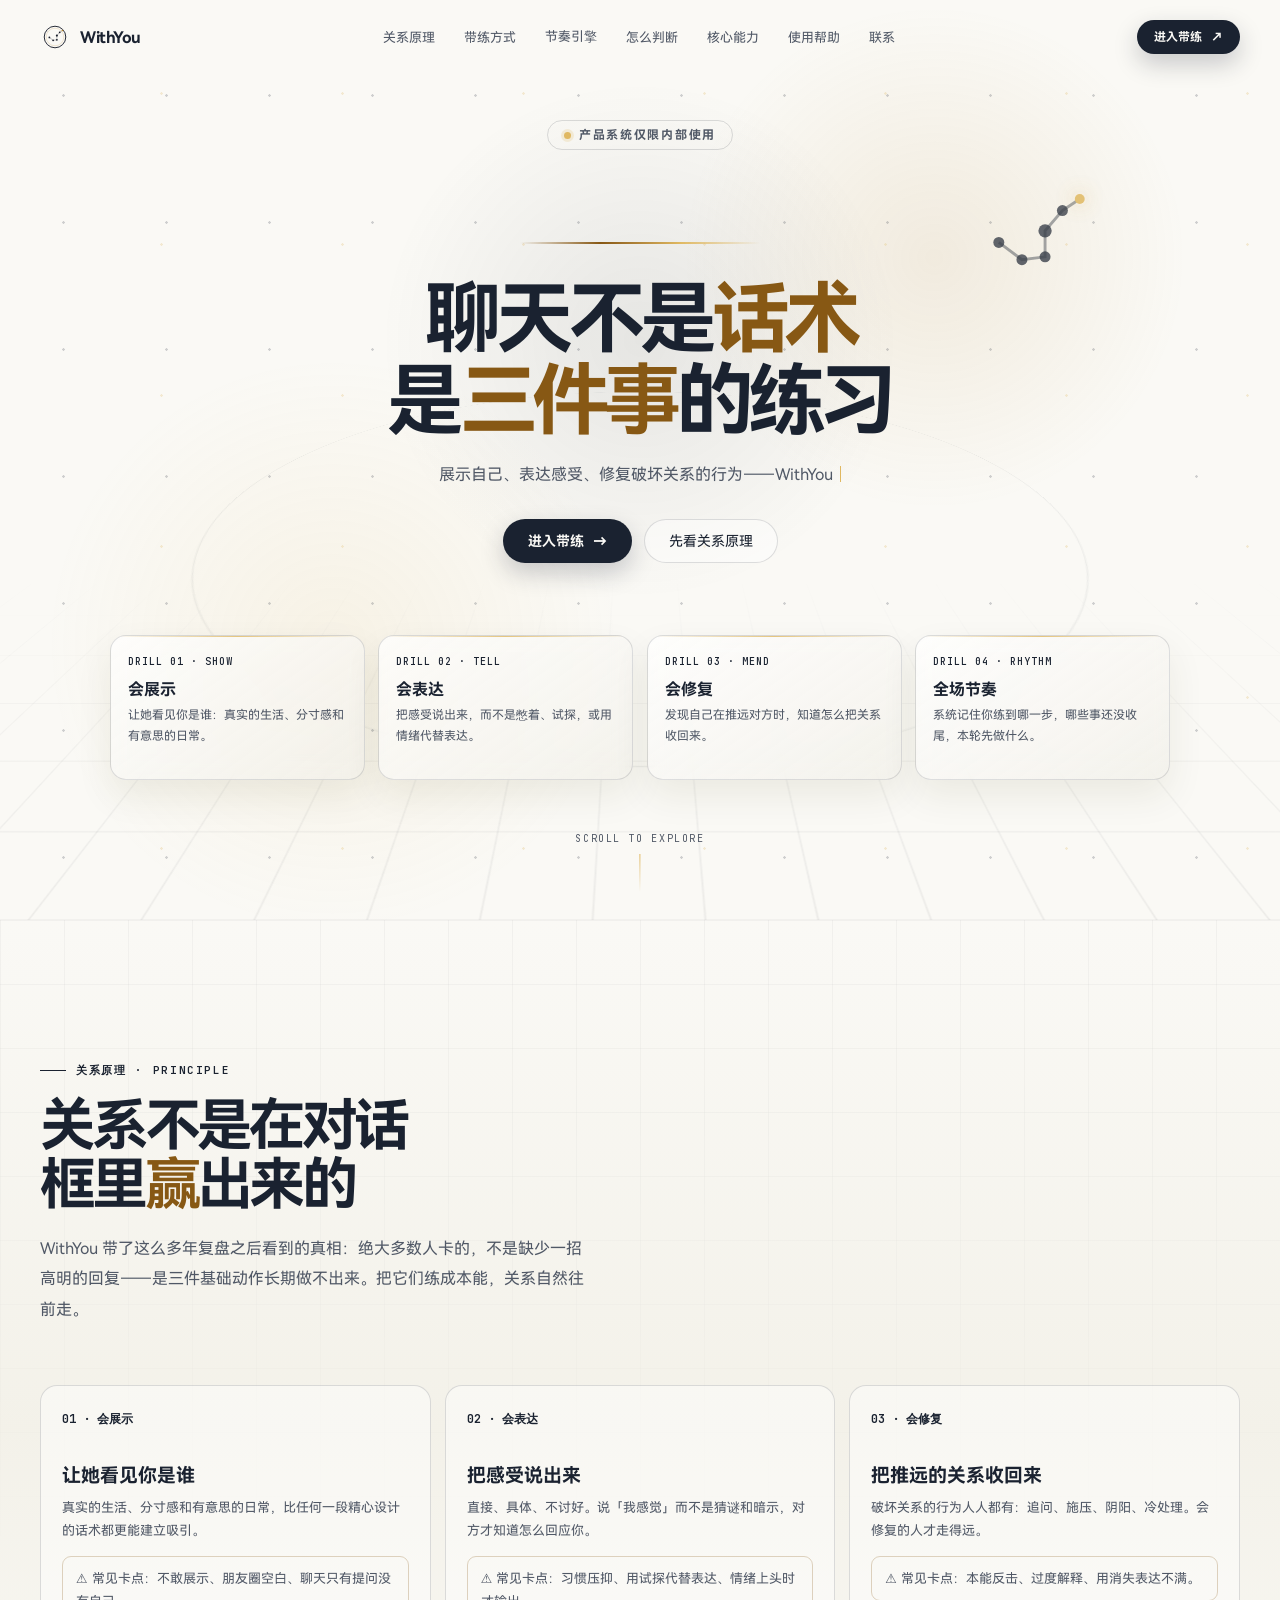
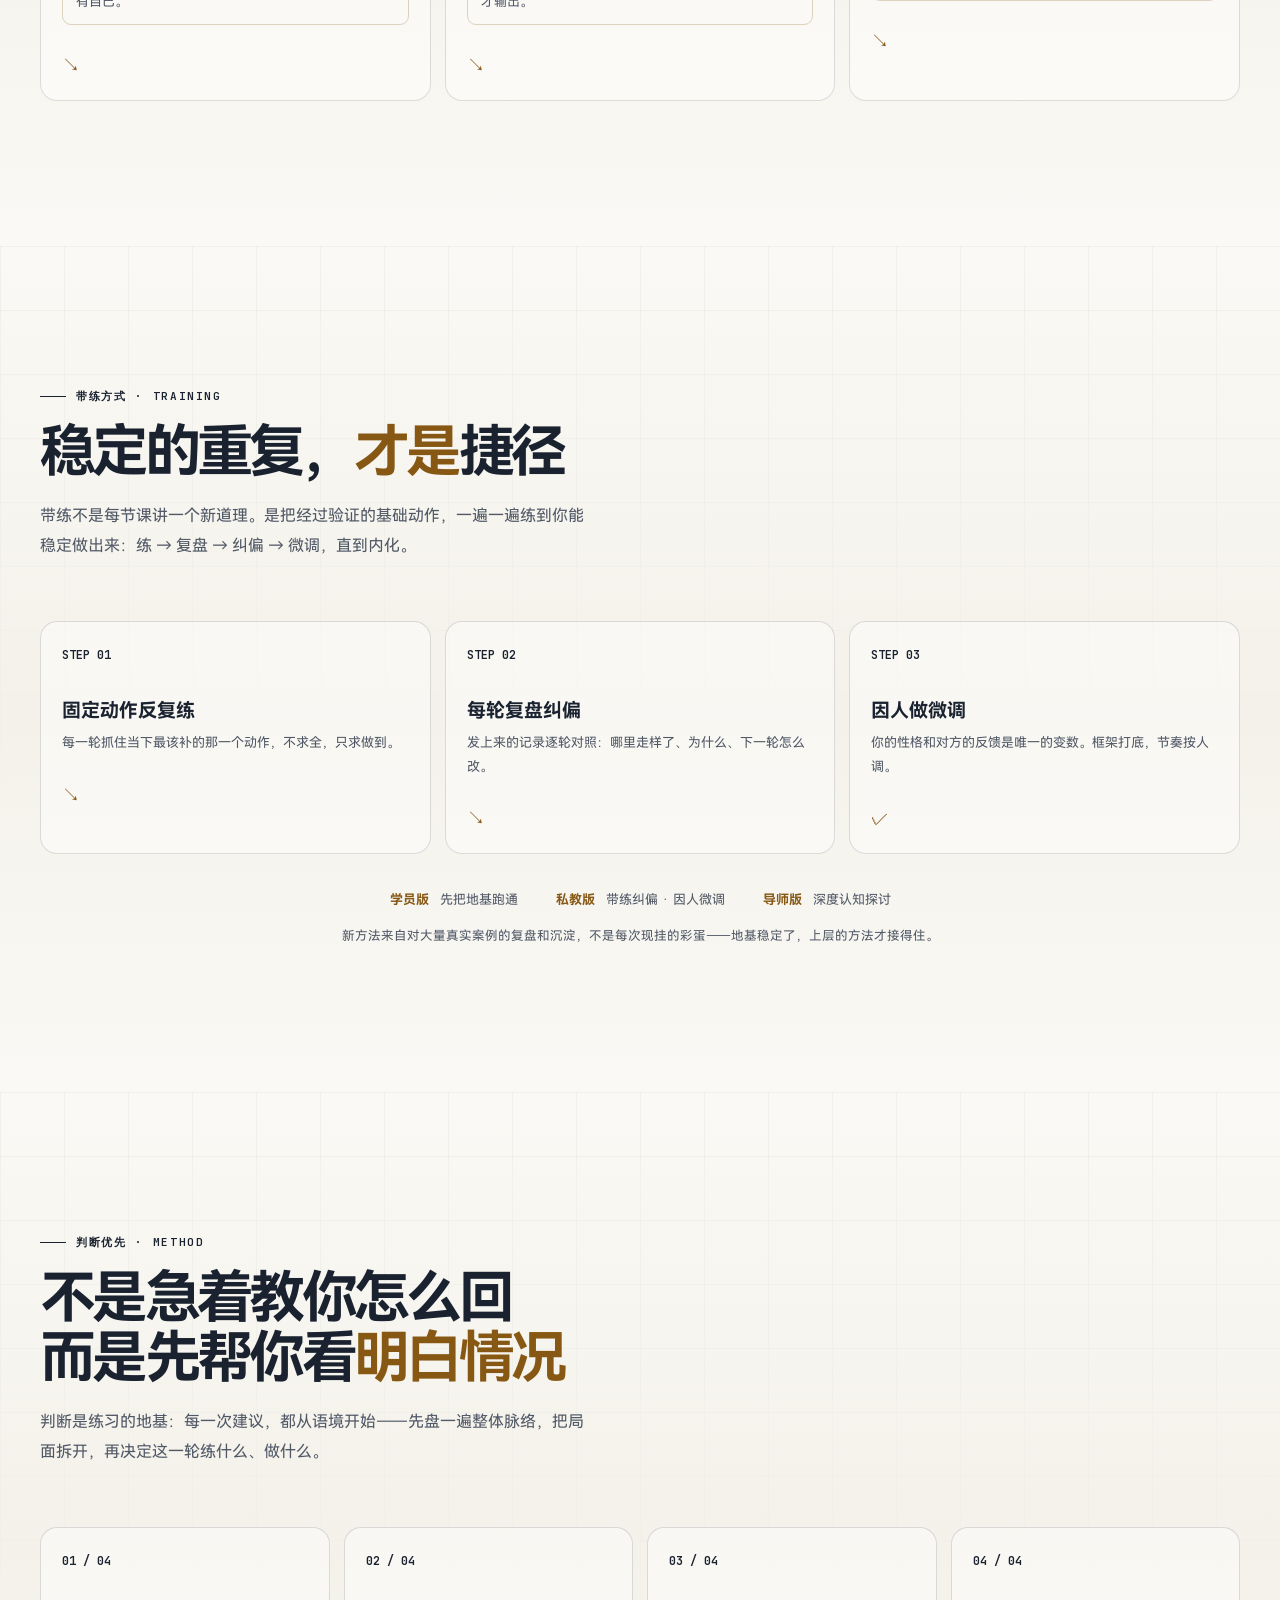
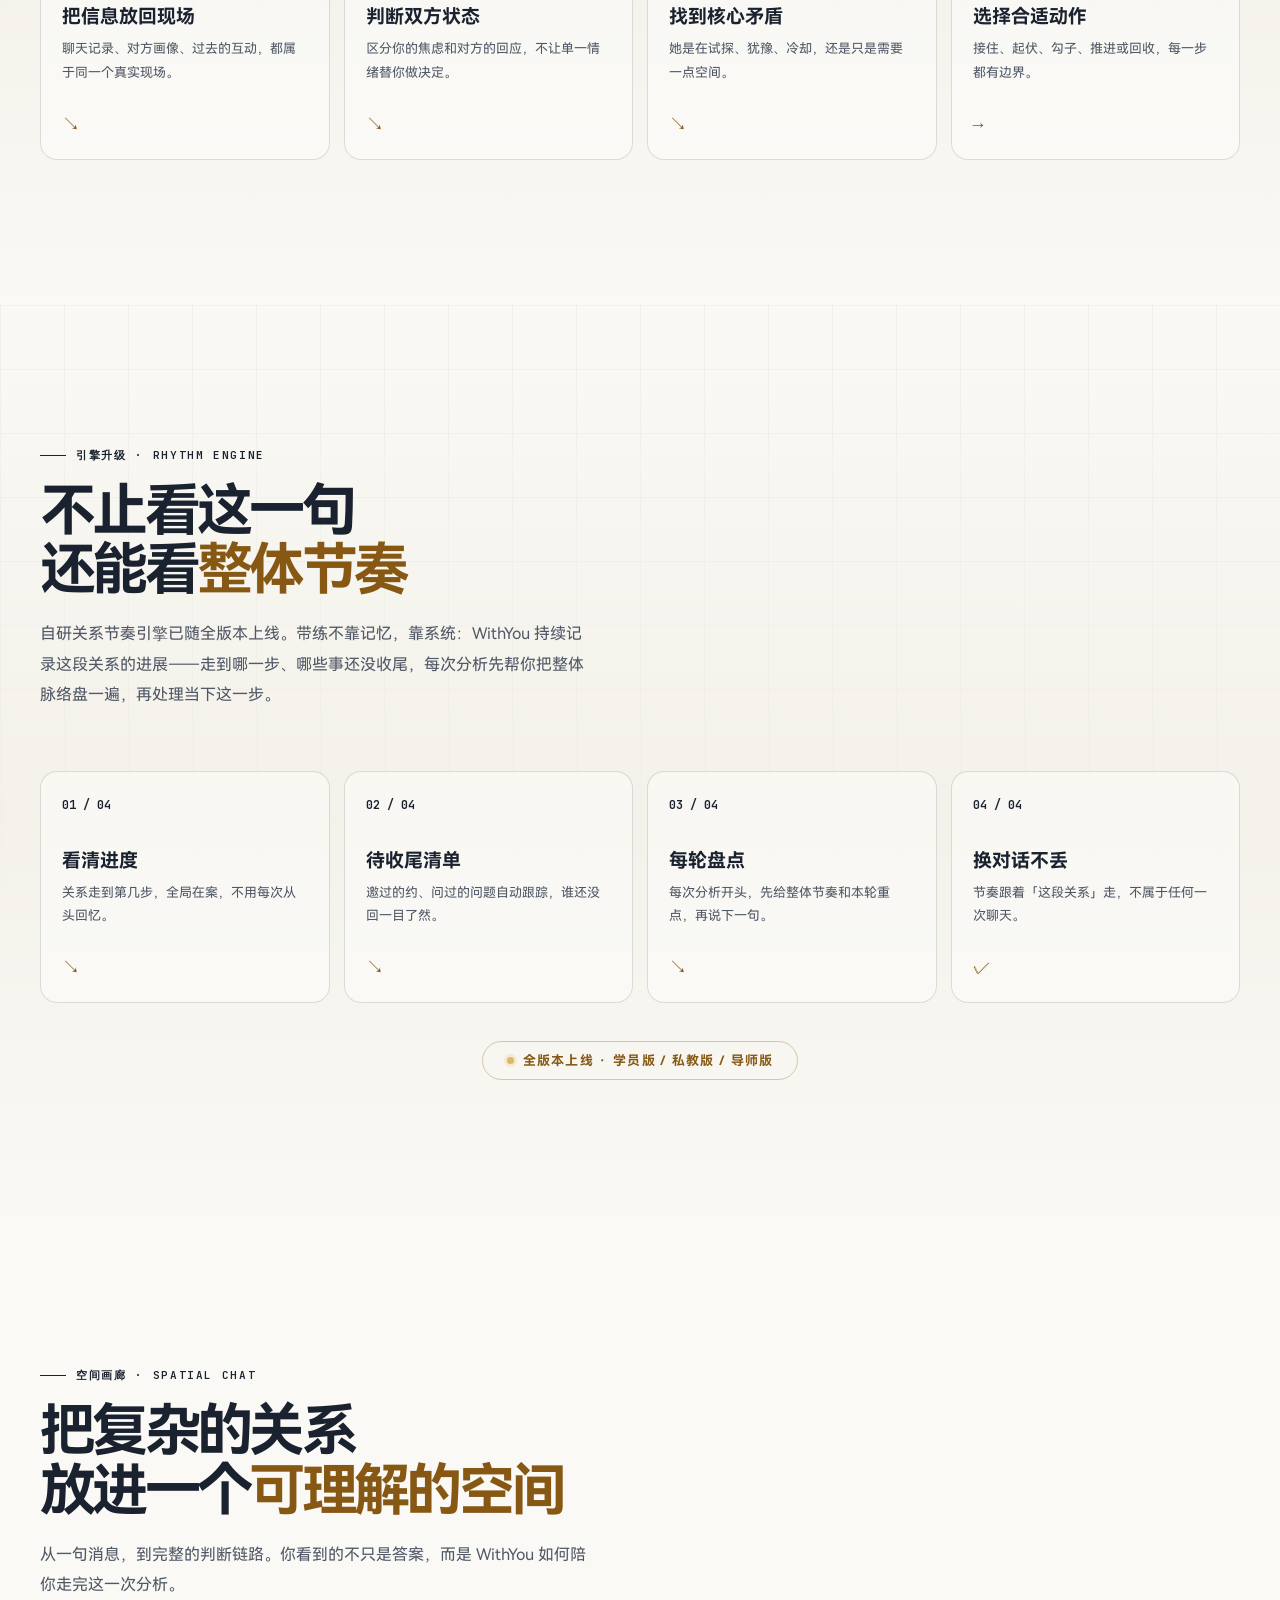
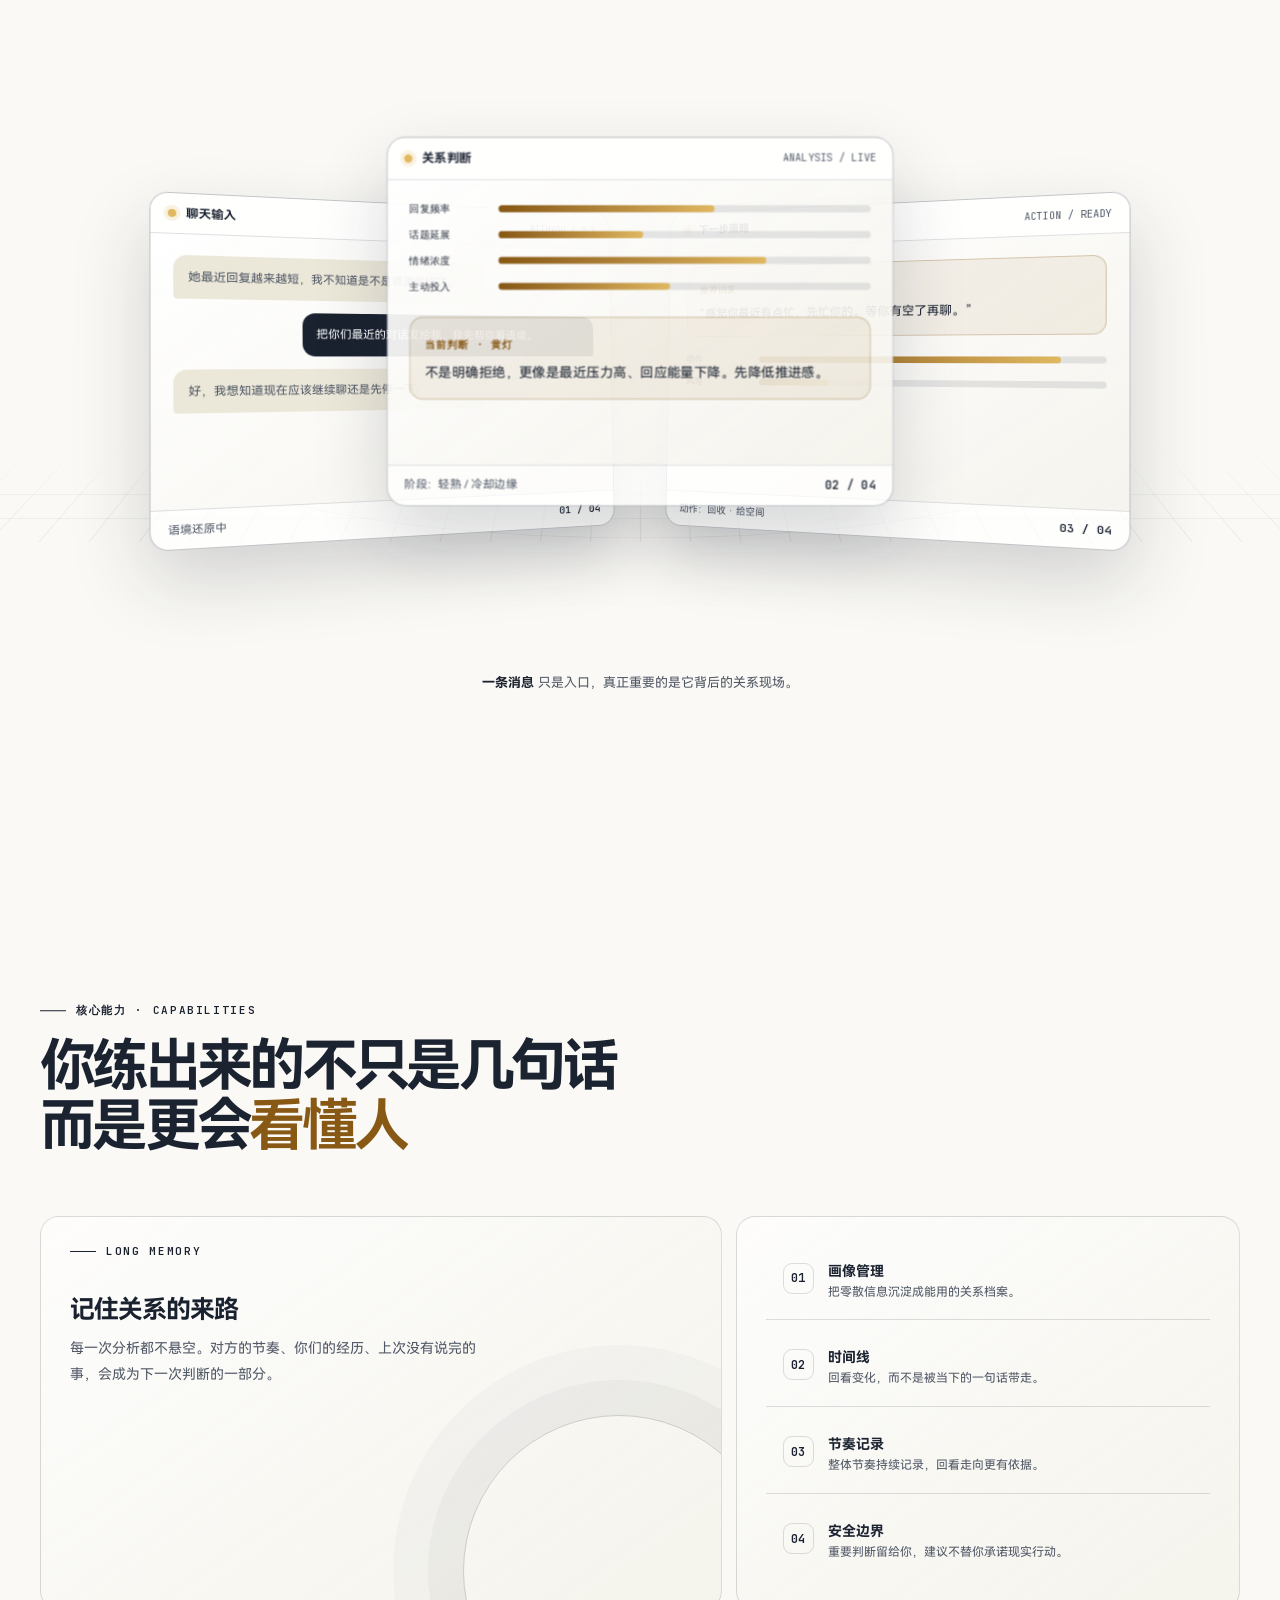
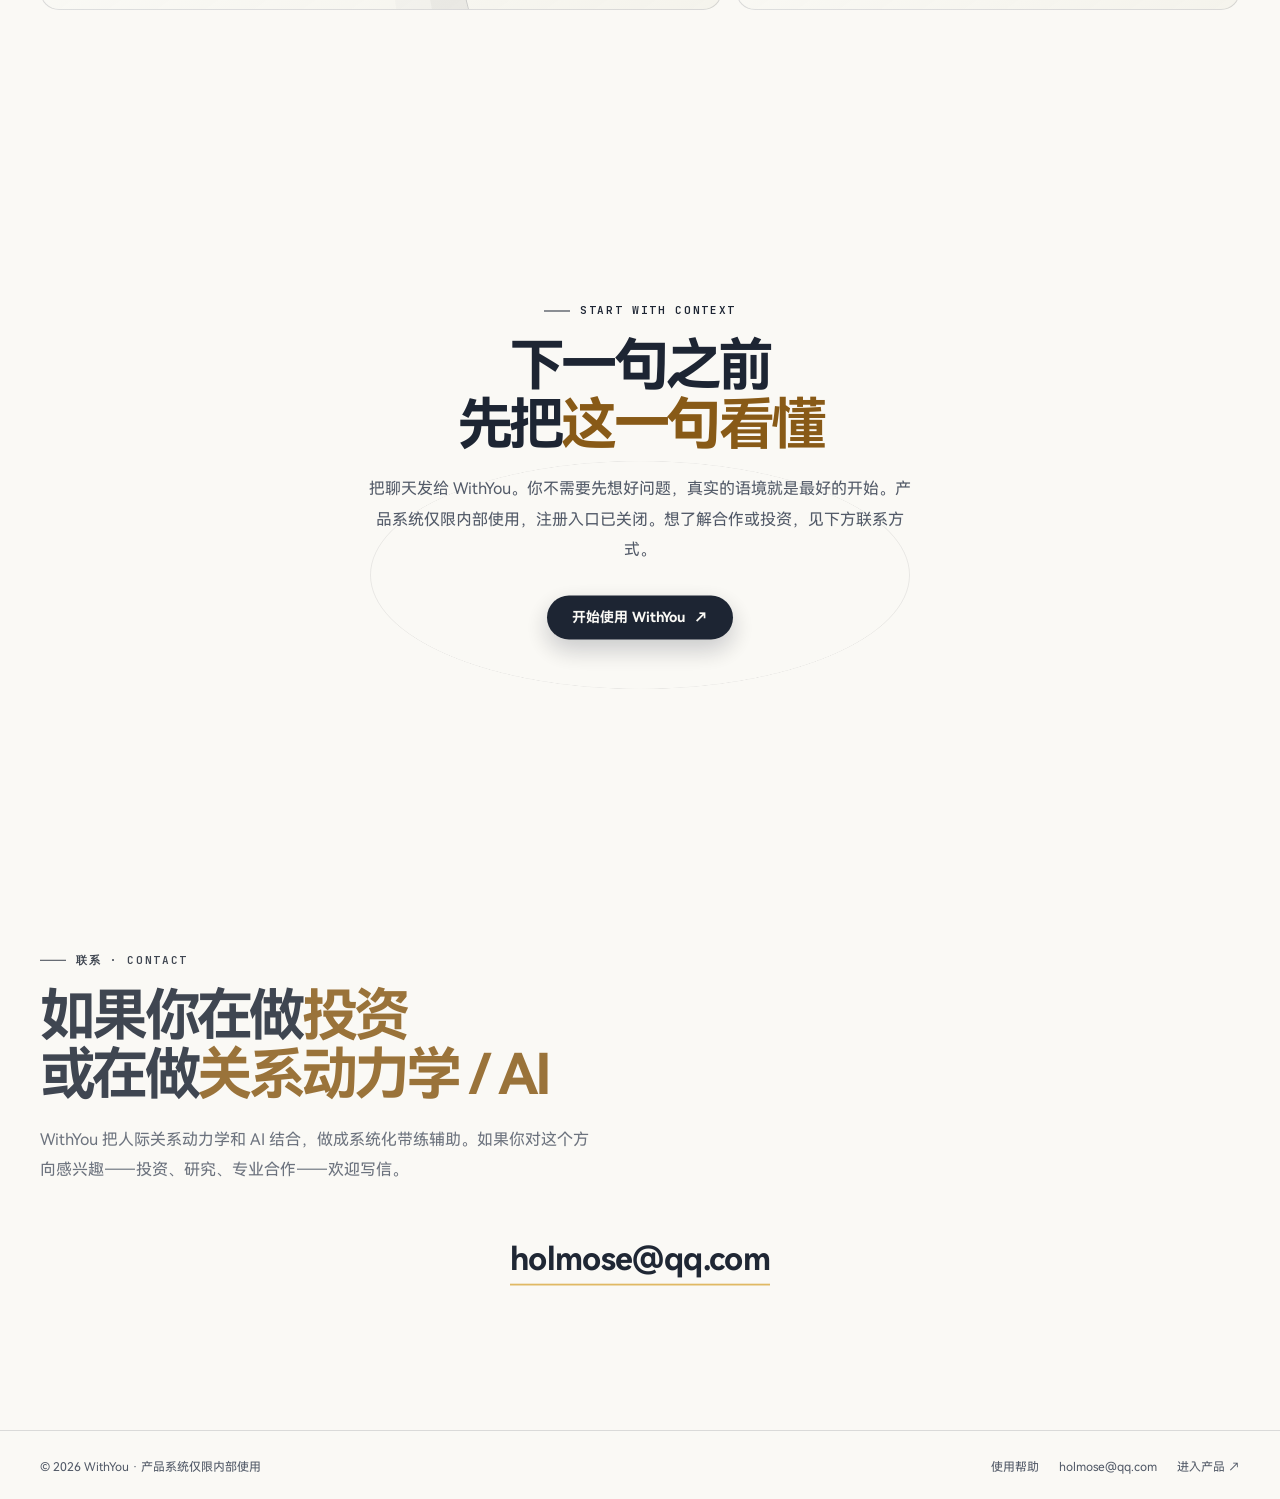
==== commit 5fae367d: "feat(contact): 加联系方式区块 + 网站对外解封 定位调整：官网是对外公开门面（可被搜到），产品系统(chat.withyou.net.cn)内部使用 - 新增 #contact 区块：" ====
--- a/index.html
+++ b/index.html
@@ -4,12 +4,25 @@
 <meta charset="UTF-8">
 <meta name="viewport" content="width=device-width, initial-scale=1">
 <title>WithYou · 系统化带练辅助｜先看懂关系，再说下一句</title>
-<meta name="description" content="WithYou 是系统化带练辅助：陪你把展示自己、表达感受、修复破坏关系的行为三件基础动作练成本能。不止分析这一句，更看得见整体节奏。本系统仅限内部使用。">
-<meta name="robots" content="noindex, nofollow">
+<meta name="description" content="WithYou 是系统化带练辅助：陪你把展示自己、表达感受、修复破坏关系的行为三件基础动作练成本能。不止分析这一句，更看得见整体节奏。">
 <meta name="theme-color" content="#F3EDDE">
 <link rel="icon" href="/assets/logo-mark.svg" type="image/svg+xml">
 <link rel="icon" href="/favicon.ico" sizes="48x48">
 <link rel="apple-touch-icon" href="/assets/apple-touch-icon.png">
+<link rel="canonical" href="https://www.withyou.net.cn/">
+<meta property="og:type" content="website">
+<meta property="og:site_name" content="WithYou">
+<meta property="og:title" content="WithYou · 系统化带练辅助｜先看懂关系，再说下一句">
+<meta property="og:description" content="WithYou 是系统化带练辅助：陪你把展示自己、表达感受、修复破坏关系的行为三件基础动作练成本能。不止分析这一句，更看得见整体节奏。">
+<meta property="og:url" content="https://www.withyou.net.cn/">
+<meta property="og:image" content="https://www.withyou.net.cn/assets/og-cover.png">
+<meta property="og:image:width" content="1200">
+<meta property="og:image:height" content="630">
+<meta name="twitter:card" content="summary_large_image">
+<meta name="twitter:title" content="WithYou · 系统化带练辅助">
+<meta name="twitter:description" content="先看懂关系，再说下一句。陪你把展示、表达、修复三件基础动作练成本能。">
+<meta name="twitter:image" content="https://www.withyou.net.cn/assets/og-cover.png">
+<script type="application/ld+json">{"@context":"https://schema.org","@graph":[{"@type":"Organization","name":"WithYou","url":"https://www.withyou.net.cn/","logo":"https://www.withyou.net.cn/assets/logo-128.png","description":"系统化带练辅助：陪你把展示自己、表达感受、修复破坏关系的行为三件基础动作练成本能"},{"@type":"WebSite","name":"WithYou","url":"https://www.withyou.net.cn/","inLanguage":"zh-CN"}]}</script>
 <link rel="stylesheet" href="assets/fonts/harmonyos/index.css">
 <link rel="stylesheet" href="assets/fonts/jetbrains/jetbrains-mono.css">
 <style>
@@ -184,6 +197,8 @@
 .cta-section .section-heading p { margin-right: auto; margin-left: auto; }
 .cta-section .button-primary { margin-top: 30px; }
 .footer { padding: 29px 0; border-top: 1px solid var(--line); }
+.contact-email { display: block; width: max-content; margin: 38px auto 0; font-size: clamp(22px, 3vw, 32px); font-weight: 660; letter-spacing: -.02em; color: var(--ink); border-bottom: 2px solid var(--glint); padding-bottom: 6px; transition: color .25s, border-color .25s; }
+.contact-email:hover { color: var(--gold); }
 .footer-inner { display: flex; align-items: center; justify-content: space-between; color: var(--ink-2); font-size: 12px; }
 .footer-links { display: flex; gap: 20px; }
 .footer-links a:hover { color: var(--primary); }
@@ -252,6 +267,7 @@
       <a href="#method">怎么判断</a>
       <a href="#capabilities">核心能力</a>
       <a href="help.html">使用帮助</a>
+      <a href="#contact">联系</a>
     </nav>
     <a class="nav-cta" href="https://chat.withyou.net.cn" target="_blank" rel="noopener noreferrer">进入带练 <span>↗</span></a>
     <button class="mobile-toggle" id="mobileToggle" aria-label="打开菜单" aria-expanded="false">☰</button>
@@ -263,13 +279,14 @@
     <a href="#method">怎么判断</a>
     <a href="#capabilities">核心能力</a>
     <a href="help.html">使用帮助</a>
+    <a href="#contact">联系</a>
   </div>
 </header>
 <main id="top">
   <section class="hero play">
     <div class="space-bg"><div class="dust"></div><div class="floor"></div><div class="beam"></div><svg class="dipper" viewBox="0 0 128 128" aria-hidden="true"><path d="M40 66 L56 78 L72 76 L72 58 L84 44 L96 36" fill="none" stroke="currentColor" stroke-width="2" opacity=".45"/><circle cx="40" cy="66" r="3.8" fill="currentColor" opacity=".8"/><circle cx="56" cy="78" r="3.8" fill="currentColor" opacity=".8"/><circle cx="72" cy="76" r="3.8" fill="currentColor" opacity=".8"/><circle cx="72" cy="58" r="4.6" fill="currentColor" opacity=".8"/><circle cx="84" cy="44" r="3.8" fill="currentColor" opacity=".8"/><circle class="dipper-lamp" cx="96" cy="36" r="3.4" fill="var(--glint)"/></svg></div>
     <div class="hero-inner">
-      <div class="internal-note">仅限内部使用 · 未对外开放</div>
+      <div class="internal-note">产品系统仅限内部使用</div>
       <div class="logo-lockup"><div class="logo-row" aria-label="WithYou"><span style="--i:0;--fx:-60px">W</span><span style="--i:1;--fx:-24px">i</span><span style="--i:2;--fx:-6px">t</span><span style="--i:3;--fx:0">h</span><span style="--i:4;--fx:6px">Y</span><span style="--i:5;--fx:24px">o</span><span style="--i:6;--fx:60px">u</span></div></div>
       <div class="w-underline"></div>
       <h1>聊天不是<em>话术</em><br>是<em>三件事</em>的练习</h1>
@@ -355,10 +372,20 @@
   </section>
   <section class="section cta-section">
     <div class="cta-orbit"></div>
-    <div class="container"><div class="section-heading reveal"><div class="eyebrow" style="justify-content:center">START WITH CONTEXT</div><h2>下一句之前<br>先把<em>这一句看懂</em></h2><p>把聊天发给 WithYou。你不需要先想好问题，真实的语境就是最好的开始。本系统仅限内部使用，注册入口已关闭；如需内部使用，请联系相应人员。</p><a class="button-primary" href="https://chat.withyou.net.cn" target="_blank" rel="noopener noreferrer">开始使用 WithYou <span>↗</span></a></div></div>
+    <div class="container"><div class="section-heading reveal"><div class="eyebrow" style="justify-content:center">START WITH CONTEXT</div><h2>下一句之前<br>先把<em>这一句看懂</em></h2><p>把聊天发给 WithYou。你不需要先想好问题，真实的语境就是最好的开始。产品系统仅限内部使用，注册入口已关闭。想了解合作或投资，见下方联系方式。</p><a class="button-primary" href="https://chat.withyou.net.cn" target="_blank" rel="noopener noreferrer">开始使用 WithYou <span>↗</span></a></div></div>
+  </section>
+  <section class="section contact-section" id="contact">
+    <div class="container">
+      <div class="section-heading reveal">
+        <div class="eyebrow">联系 · CONTACT</div>
+        <h2>如果你在做<em>投资</em><br>或在做<em>关系动力学 / AI</em></h2>
+        <p>WithYou 把人际关系动力学和 AI 结合，做成系统化带练辅助。如果你对这个方向感兴趣——投资、研究、专业合作——欢迎写信。</p>
+      </div>
+      <a class="contact-email reveal" href="mailto:holmose@qq.com">holmose@qq.com</a>
+    </div>
   </section>
 </main>
-<footer class="footer"><div class="container footer-inner"><span>© 2026 WithYou · 仅限内部使用，请勿外传</span><div class="footer-links"><a href="help.html">使用帮助</a><a href="https://chat.withyou.net.cn" target="_blank" rel="noopener noreferrer">进入产品 ↗</a></div></div></footer>
+<footer class="footer"><div class="container footer-inner"><span>© 2026 WithYou · 产品系统仅限内部使用</span><div class="footer-links"><a href="help.html">使用帮助</a><a href="mailto:holmose@qq.com">holmose@qq.com</a><a href="https://chat.withyou.net.cn" target="_blank" rel="noopener noreferrer">进入产品 ↗</a></div></div></footer>
 <script defer src="assets/vendor/gsap.min.js"></script>
 <script defer src="assets/vendor/ScrollTrigger.min.js"></script>
 <script>
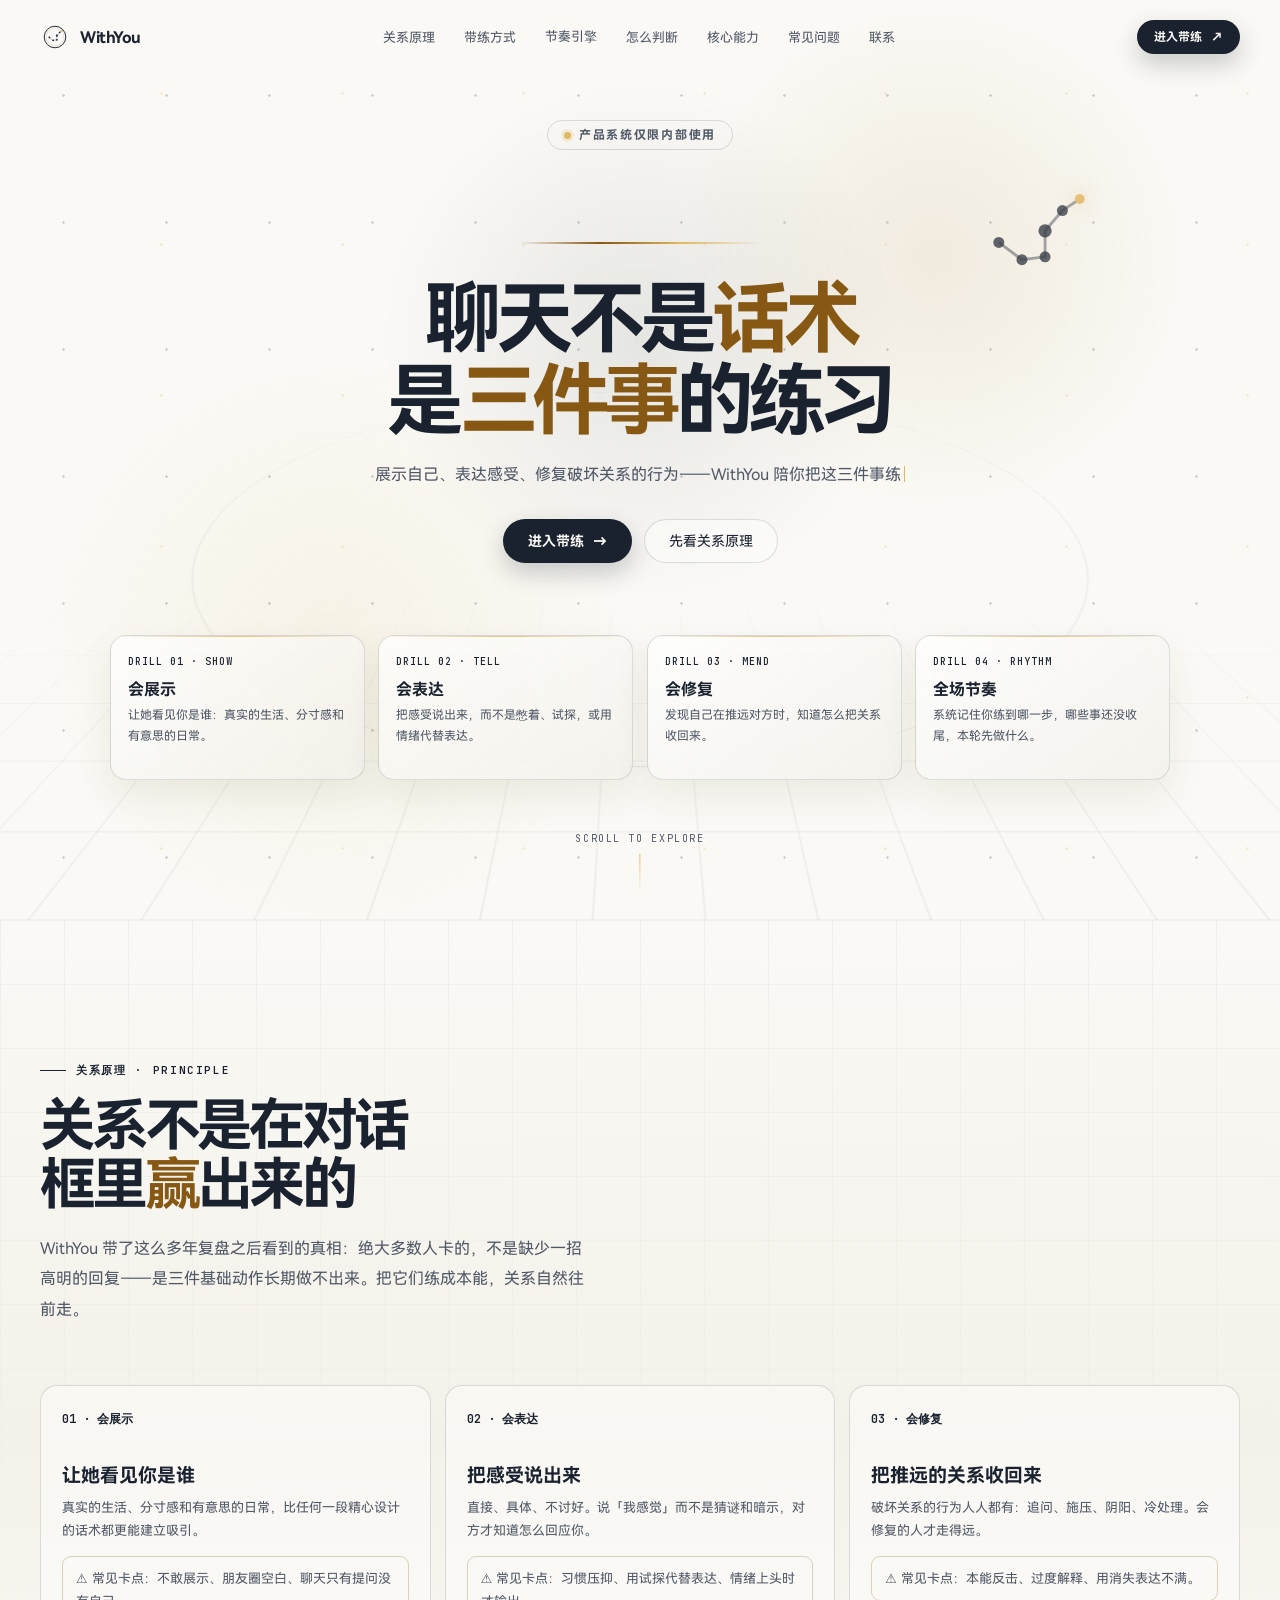
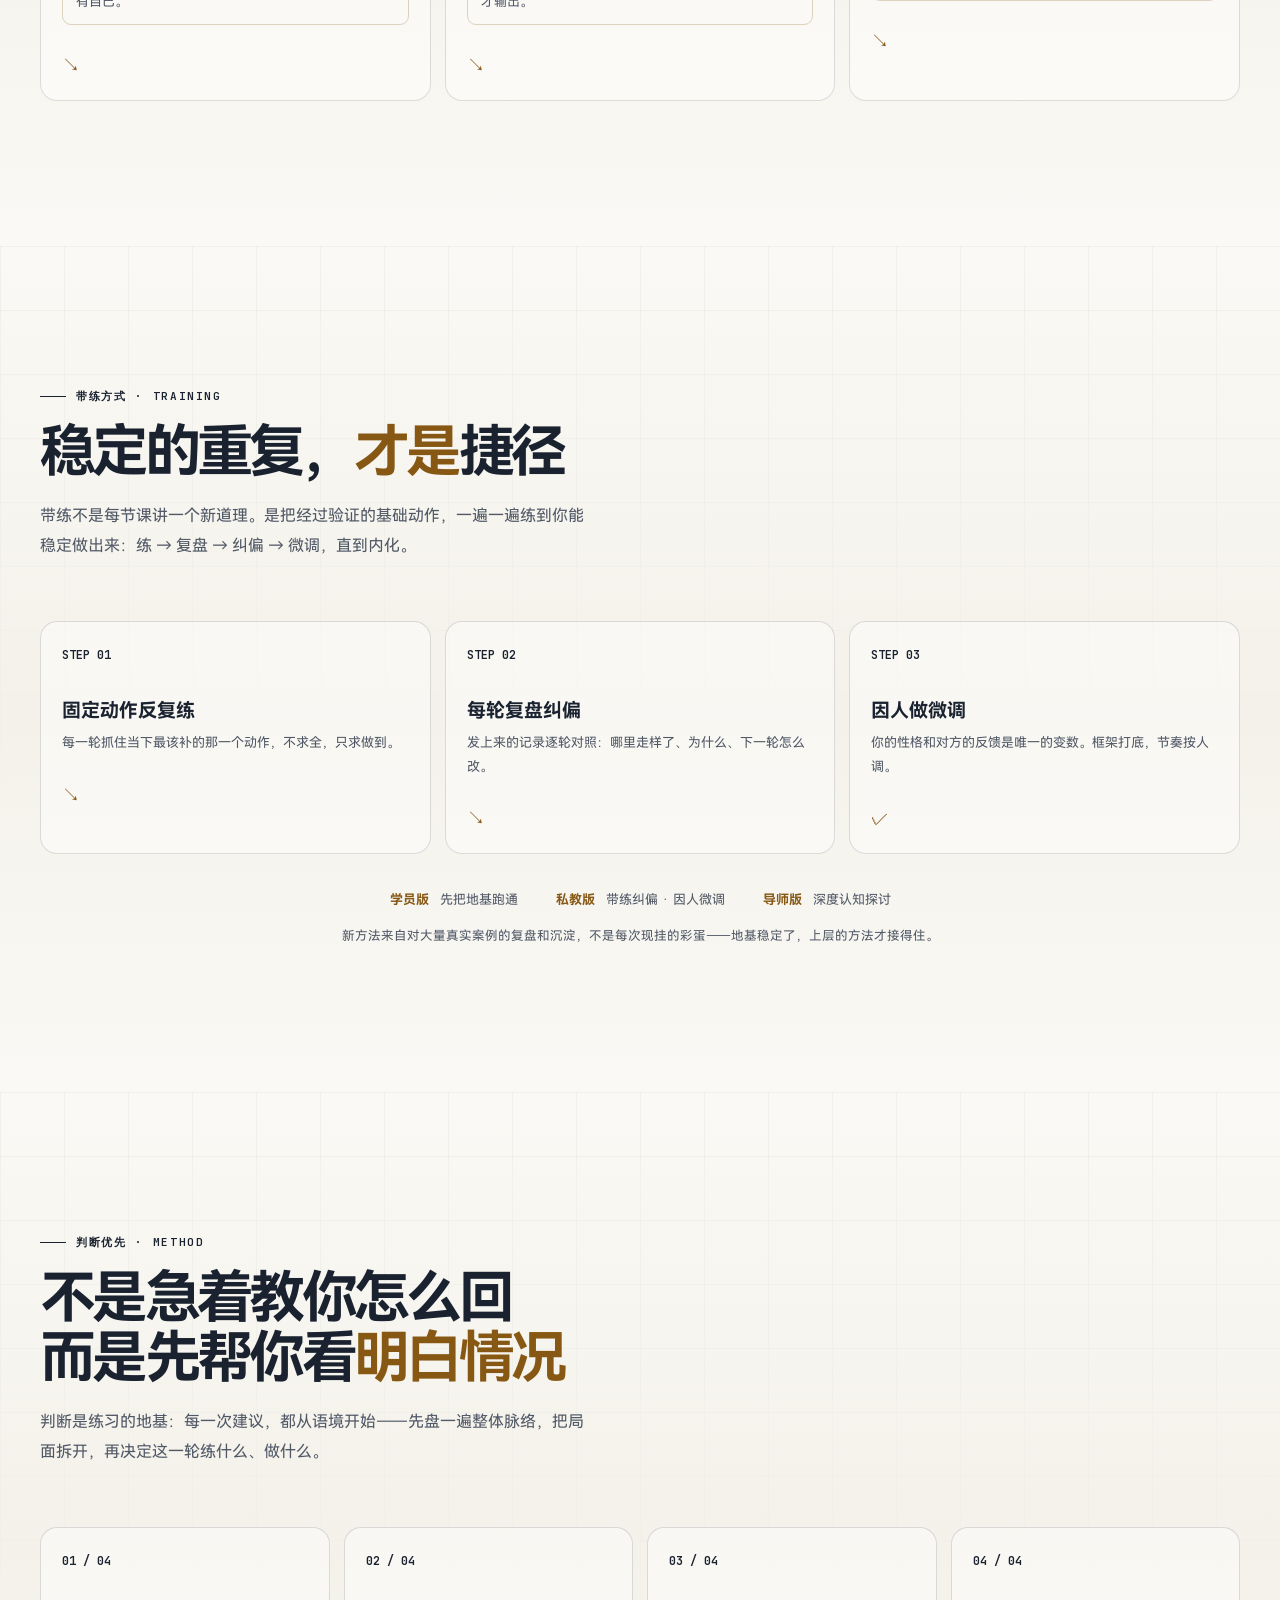
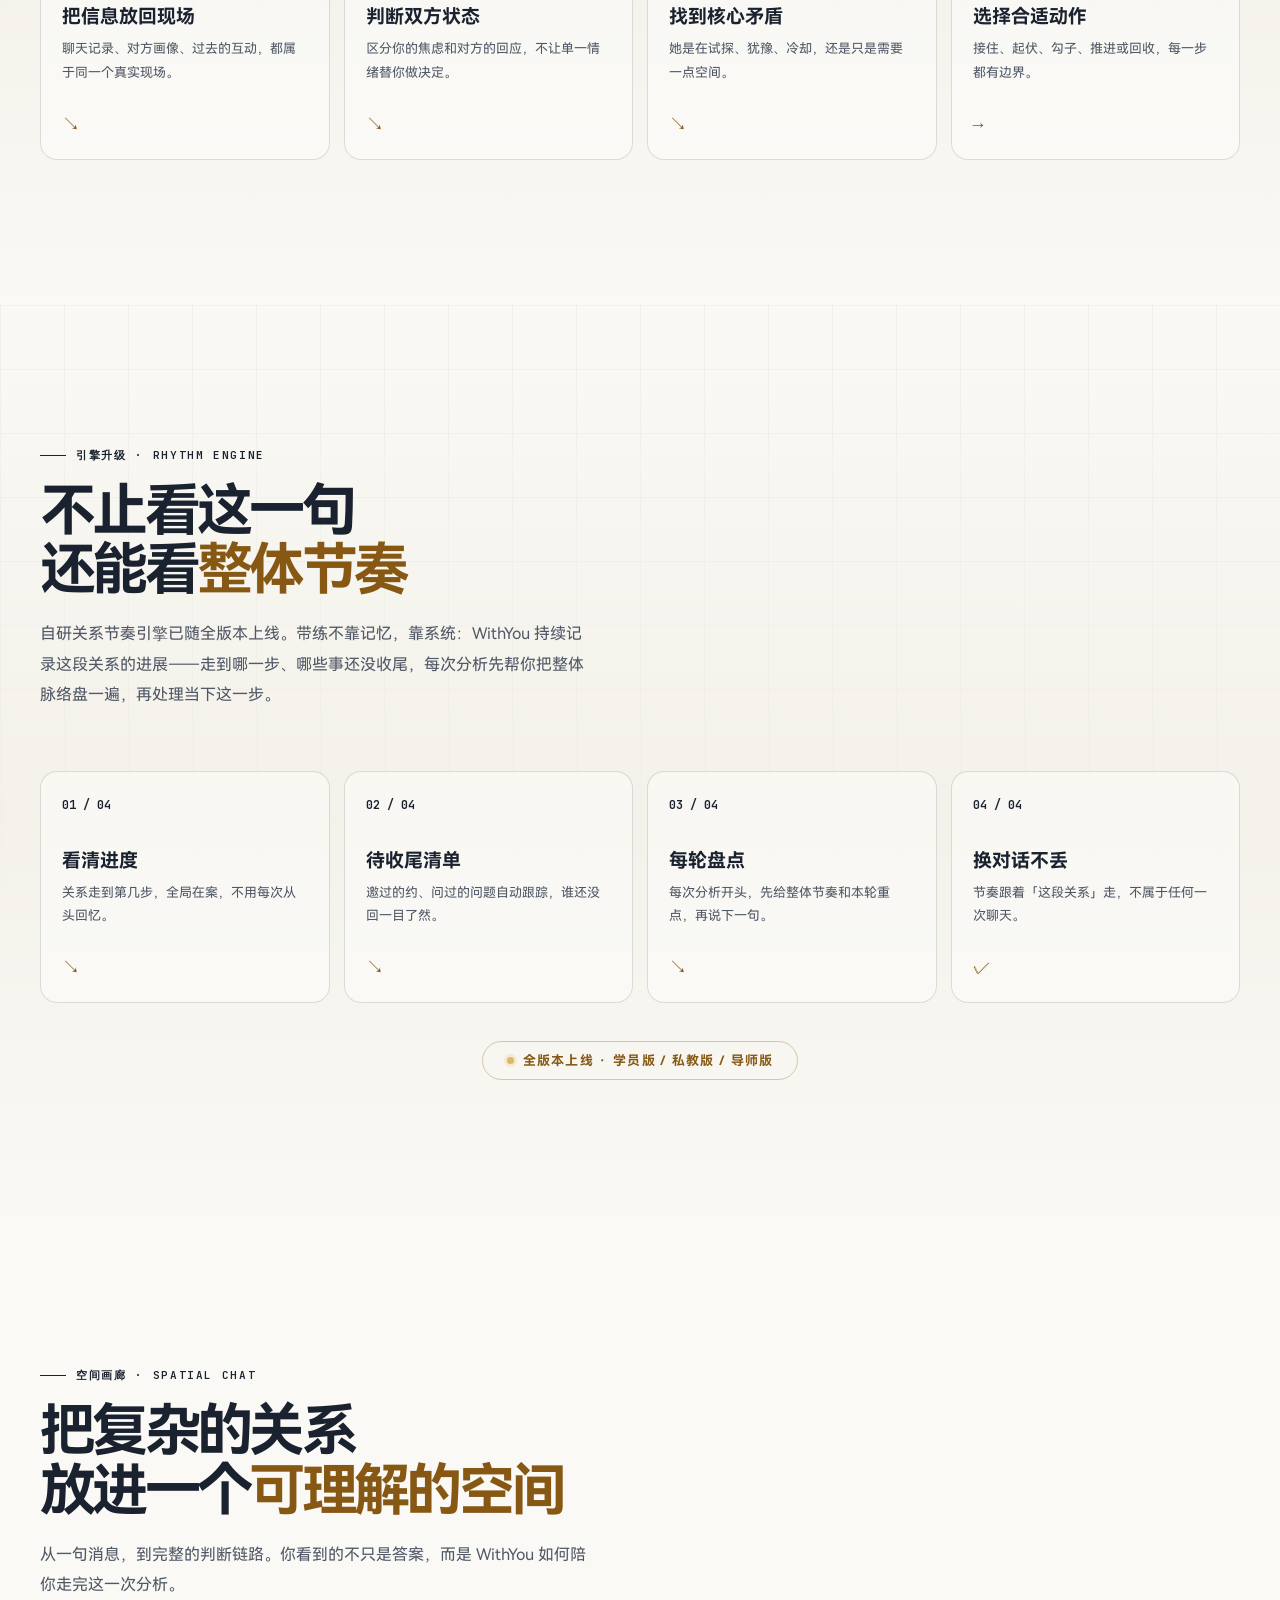
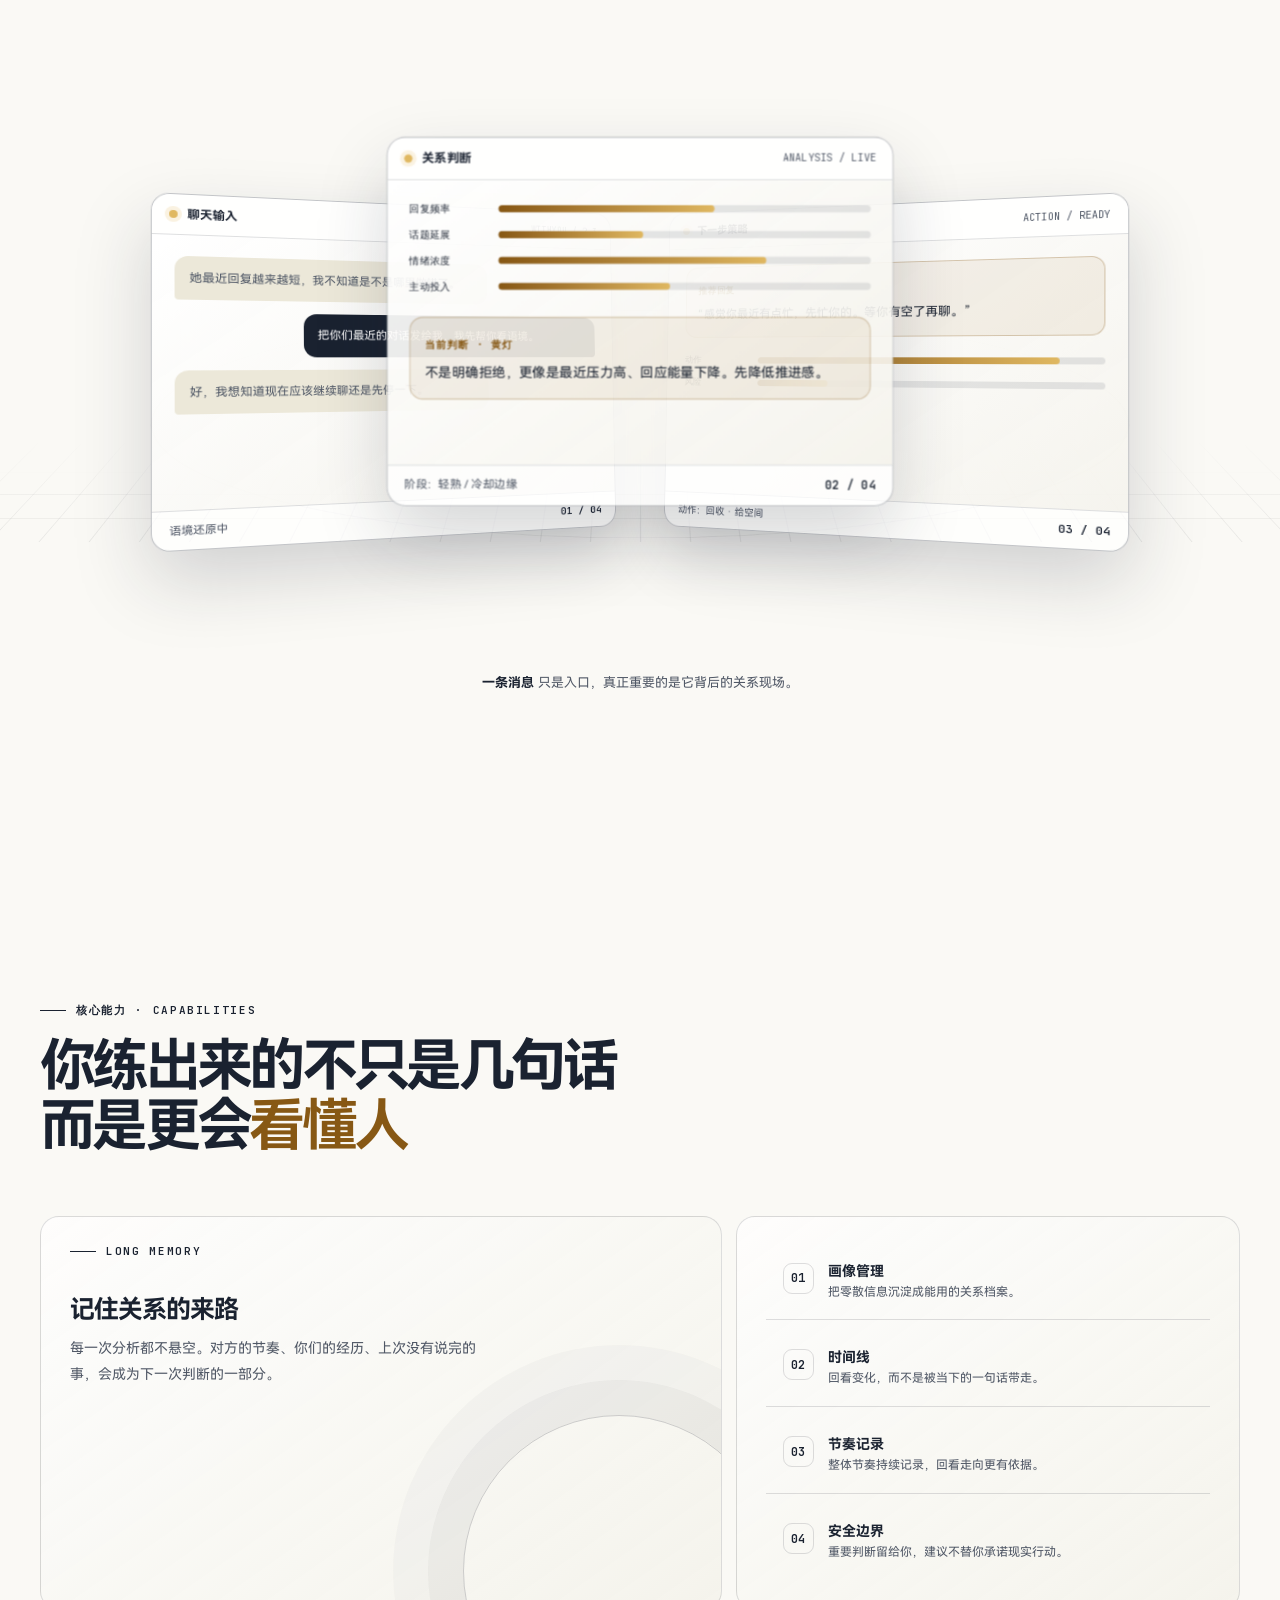
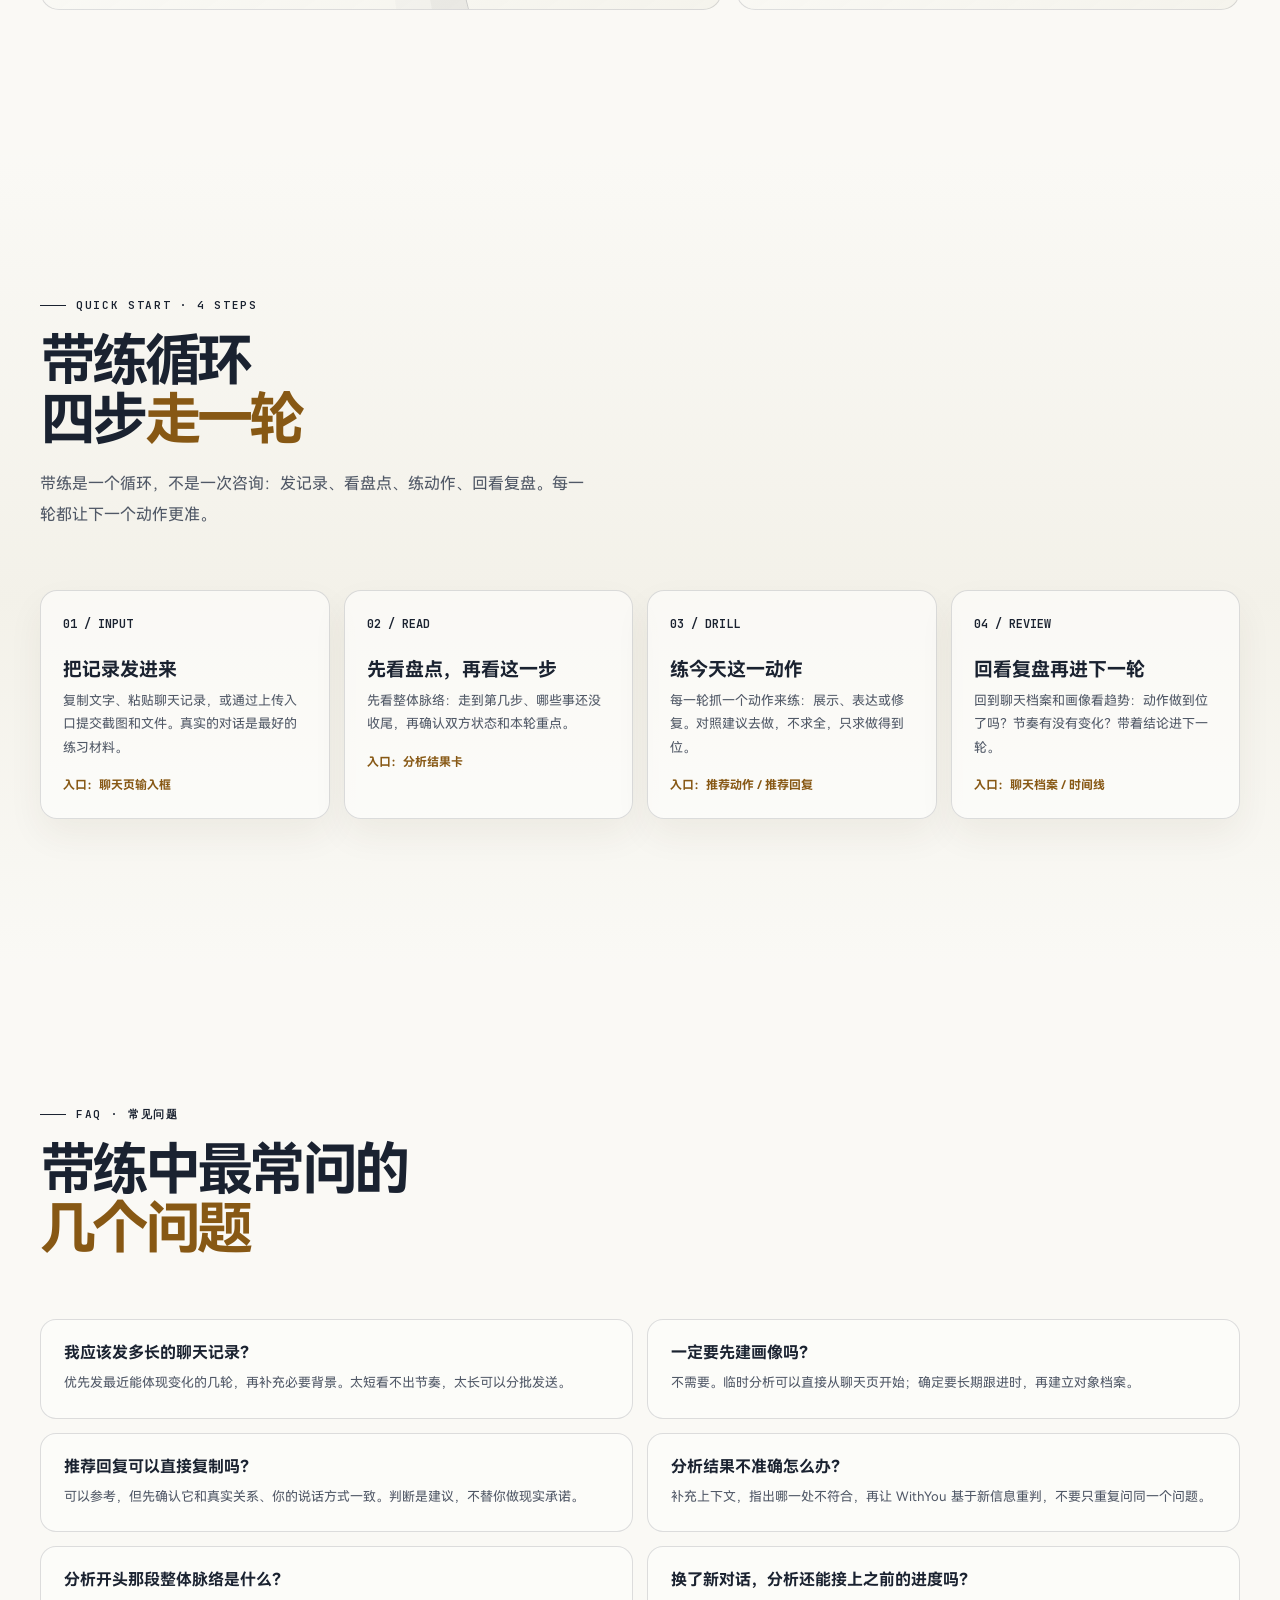
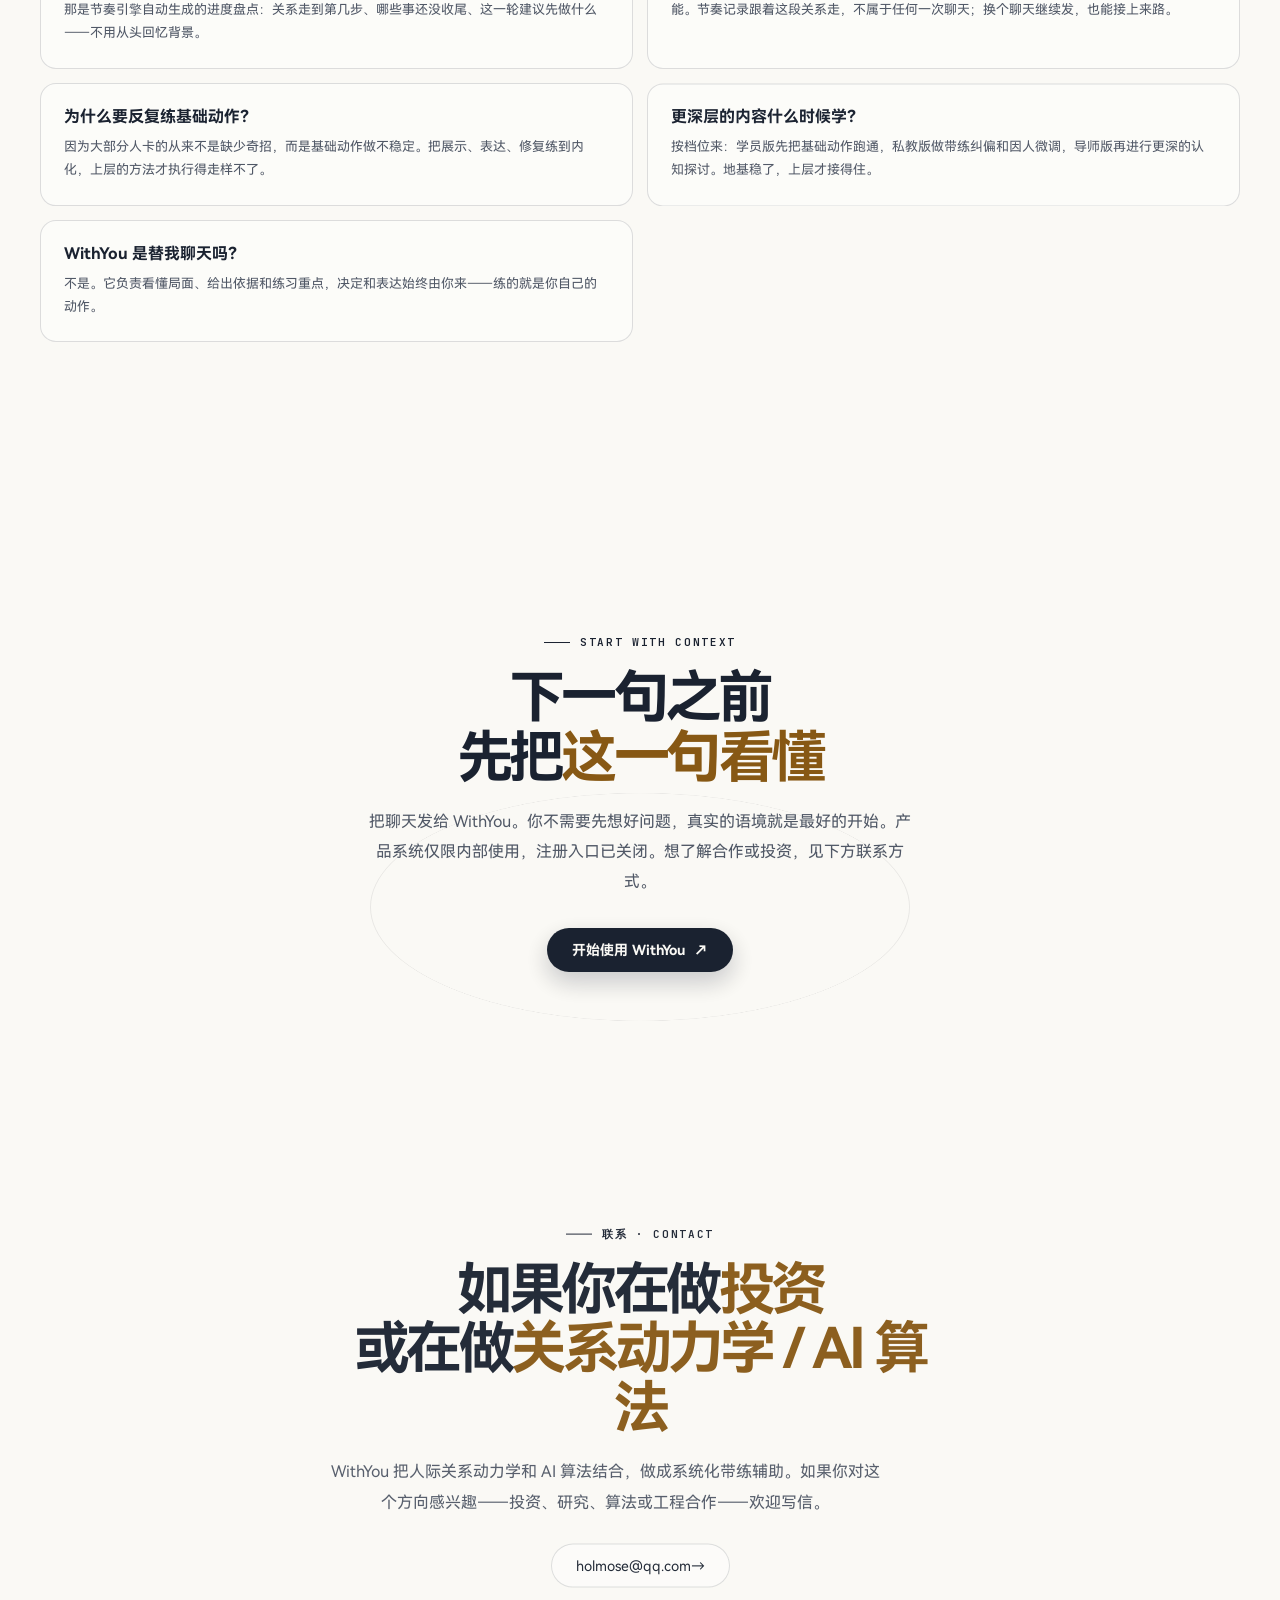
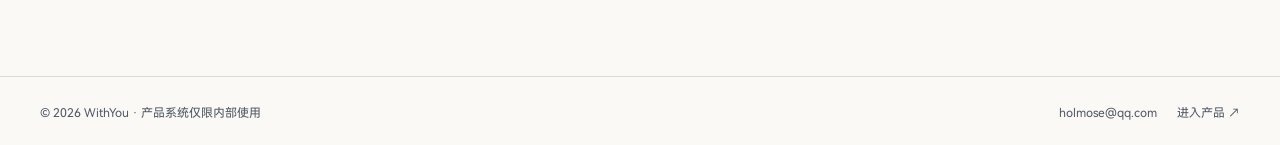
==== commit fd651d45: "refactor(single-page): 合并 help 进 index 单页 + contact 区块重设计 合并 help.html 到 index.html，删除 help.html： - " ====
--- a/index.html
+++ b/index.html
@@ -197,8 +197,22 @@
 .cta-section .section-heading p { margin-right: auto; margin-left: auto; }
 .cta-section .button-primary { margin-top: 30px; }
 .footer { padding: 29px 0; border-top: 1px solid var(--line); }
-.contact-email { display: block; width: max-content; margin: 38px auto 0; font-size: clamp(22px, 3vw, 32px); font-weight: 660; letter-spacing: -.02em; color: var(--ink); border-bottom: 2px solid var(--glint); padding-bottom: 6px; transition: color .25s, border-color .25s; }
-.contact-email:hover { color: var(--gold); }
+.quick-section { background: linear-gradient(180deg, var(--stage), var(--stage-2) 55%, var(--stage)); }
+.quick-grid { position: relative; z-index: 1; display: grid; grid-template-columns: repeat(4, 1fr); gap: 14px; }
+.quick-card { padding: 25px 22px; border: 1px solid var(--line); border-radius: 17px; background: oklch(1 0 0 / .55); box-shadow: 0 16px 36px oklch(.35 .06 95 / .06); transition: transform .35s var(--ease-cine), border-color .35s; }
+.quick-card:hover { border-color: var(--gold); transform: translateY(-4px); }
+.quick-card .index { color: var(--primary); font: 600 12px var(--mono); }
+.quick-card h3 { margin: 26px 0 8px; font-size: 19px; }
+.quick-card p { color: var(--ink-2); font-size: 13px; line-height: 1.8; }
+.quick-card strong { display: inline-block; margin-top: 19px; color: var(--gold); font-size: 12px; }
+.faq-grid { display: grid; grid-template-columns: repeat(2, 1fr); gap: 14px; }
+.faq { padding: 23px; border: 1px solid var(--line); border-radius: 16px; background: oklch(1 0 0 / .45); transition: border-color .35s; }
+.faq:hover { border-color: var(--gold); }
+.faq h3 { font-size: 16px; }
+.faq p { margin-top: 9px; color: var(--ink-2); font-size: 13px; line-height: 1.8; }
+.contact-section { padding: 90px 0; text-align: center; }
+.contact-section .section-heading { max-width: 620px; margin: 0 auto; }
+.contact-section .button-ghost { margin-top: 26px; }
 .footer-inner { display: flex; align-items: center; justify-content: space-between; color: var(--ink-2); font-size: 12px; }
 .footer-links { display: flex; gap: 20px; }
 .footer-links a:hover { color: var(--primary); }
@@ -208,7 +222,7 @@
   .nav-links { display: none; }
   .mobile-toggle { display: block; }
   .hero { min-height: 900px; }
-  .hero-cards, .method-grid { grid-template-columns: repeat(2, 1fr); }
+  .hero-cards, .method-grid, .quick-grid { grid-template-columns: repeat(2, 1fr); }
   .gallery-panel { width: min(430px, 58vw); }
   .gallery-panel:nth-child(1) { transform: translate3d(-22vw, 34px, -80px) rotateY(18deg) rotateX(3deg); }
   .gallery-panel:nth-child(3) { transform: translate3d(22vw, 34px, -80px) rotateY(-18deg) rotateX(3deg); }
@@ -226,7 +240,7 @@
   .hero-lead { font-size: 14px; }
   .hero-actions { flex-direction: column; width: min(260px, 100%); margin-right: auto; margin-left: auto; }
   .button-primary, .button-ghost { width: 100%; }
-  .hero-cards, .method-grid, .feature-grid, .pillar-grid { grid-template-columns: 1fr; }
+  .hero-cards, .method-grid, .feature-grid, .pillar-grid, .quick-grid, .faq-grid { grid-template-columns: 1fr; }
   .capability { min-height: 0; }
   .section { padding: 92px 0; }
   .section-heading { margin-bottom: 38px; }
@@ -266,7 +280,7 @@
       <a href="#engine">节奏引擎</a>
       <a href="#method">怎么判断</a>
       <a href="#capabilities">核心能力</a>
-      <a href="help.html">使用帮助</a>
+      <a href="#faq">常见问题</a>
       <a href="#contact">联系</a>
     </nav>
     <a class="nav-cta" href="https://chat.withyou.net.cn" target="_blank" rel="noopener noreferrer">进入带练 <span>↗</span></a>
@@ -278,7 +292,7 @@
     <a href="#engine">节奏引擎</a>
     <a href="#method">怎么判断</a>
     <a href="#capabilities">核心能力</a>
-    <a href="help.html">使用帮助</a>
+    <a href="#faq">常见问题</a>
     <a href="#contact">联系</a>
   </div>
 </header>
@@ -370,6 +384,33 @@
       </div>
     </div>
   </section>
+  <section class="section quick-section" id="quick">
+    <div class="container">
+      <div class="section-heading reveal"><div class="eyebrow">QUICK START · 4 STEPS</div><h2>带练循环<br>四步<em>走一轮</em></h2><p>带练是一个循环，不是一次咨询：发记录、看盘点、练动作、回看复盘。每一轮都让下一个动作更准。</p></div>
+      <div class="quick-grid">
+        <article class="quick-card reveal"><div class="index">01 / INPUT</div><h3>把记录发进来</h3><p>复制文字、粘贴聊天记录，或通过上传入口提交截图和文件。真实的对话是最好的练习材料。</p><strong>入口：聊天页输入框</strong></article>
+        <article class="quick-card reveal"><div class="index">02 / READ</div><h3>先看盘点，再看这一步</h3><p>先看整体脉络：走到第几步、哪些事还没收尾，再确认双方状态和本轮重点。</p><strong>入口：分析结果卡</strong></article>
+        <article class="quick-card reveal"><div class="index">03 / DRILL</div><h3>练今天这一动作</h3><p>每一轮抓一个动作来练：展示、表达或修复。对照建议去做，不求全，只求做得到位。</p><strong>入口：推荐动作 / 推荐回复</strong></article>
+        <article class="quick-card reveal"><div class="index">04 / REVIEW</div><h3>回看复盘再进下一轮</h3><p>回到聊天档案和画像看趋势：动作做到位了吗？节奏有没有变化？带着结论进下一轮。</p><strong>入口：聊天档案 / 时间线</strong></article>
+      </div>
+    </div>
+  </section>
+  <section class="section" id="faq">
+    <div class="container">
+      <div class="section-heading reveal"><div class="eyebrow">FAQ · 常见问题</div><h2>带练中最常问的<br><em>几个问题</em></h2></div>
+      <div class="faq-grid">
+        <article class="faq reveal"><h3>我应该发多长的聊天记录？</h3><p>优先发最近能体现变化的几轮，再补充必要背景。太短看不出节奏，太长可以分批发送。</p></article>
+        <article class="faq reveal"><h3>一定要先建画像吗？</h3><p>不需要。临时分析可以直接从聊天页开始；确定要长期跟进时，再建立对象档案。</p></article>
+        <article class="faq reveal"><h3>推荐回复可以直接复制吗？</h3><p>可以参考，但先确认它和真实关系、你的说话方式一致。判断是建议，不替你做现实承诺。</p></article>
+        <article class="faq reveal"><h3>分析结果不准确怎么办？</h3><p>补充上下文，指出哪一处不符合，再让 WithYou 基于新信息重判，不要只重复问同一个问题。</p></article>
+        <article class="faq reveal"><h3>分析开头那段整体脉络是什么？</h3><p>那是节奏引擎自动生成的进度盘点：关系走到第几步、哪些事还没收尾、这一轮建议先做什么——不用从头回忆背景。</p></article>
+        <article class="faq reveal"><h3>换了新对话，分析还能接上之前的进度吗？</h3><p>能。节奏记录跟着这段关系走，不属于任何一次聊天；换个聊天继续发，也能接上来路。</p></article>
+        <article class="faq reveal"><h3>为什么要反复练基础动作？</h3><p>因为大部分人卡的从来不是缺少奇招，而是基础动作做不稳定。把展示、表达、修复练到内化，上层的方法才执行得走样不了。</p></article>
+        <article class="faq reveal"><h3>更深层的内容什么时候学？</h3><p>按档位来：学员版先把基础动作跑通，私教版做带练纠偏和因人微调，导师版再进行更深的认知探讨。地基稳了，上层才接得住。</p></article>
+        <article class="faq reveal"><h3>WithYou 是替我聊天吗？</h3><p>不是。它负责看懂局面、给出依据和练习重点，决定和表达始终由你来——练的就是你自己的动作。</p></article>
+      </div>
+    </div>
+  </section>
   <section class="section cta-section">
     <div class="cta-orbit"></div>
     <div class="container"><div class="section-heading reveal"><div class="eyebrow" style="justify-content:center">START WITH CONTEXT</div><h2>下一句之前<br>先把<em>这一句看懂</em></h2><p>把聊天发给 WithYou。你不需要先想好问题，真实的语境就是最好的开始。产品系统仅限内部使用，注册入口已关闭。想了解合作或投资，见下方联系方式。</p><a class="button-primary" href="https://chat.withyou.net.cn" target="_blank" rel="noopener noreferrer">开始使用 WithYou <span>↗</span></a></div></div>
@@ -377,15 +418,15 @@
   <section class="section contact-section" id="contact">
     <div class="container">
       <div class="section-heading reveal">
-        <div class="eyebrow">联系 · CONTACT</div>
-        <h2>如果你在做<em>投资</em><br>或在做<em>关系动力学 / AI</em></h2>
-        <p>WithYou 把人际关系动力学和 AI 结合，做成系统化带练辅助。如果你对这个方向感兴趣——投资、研究、专业合作——欢迎写信。</p>
-      </div>
-      <a class="contact-email reveal" href="mailto:holmose@qq.com">holmose@qq.com</a>
+        <div class="eyebrow" style="justify-content:center">联系 · CONTACT</div>
+        <h2>如果你在做<em>投资</em><br>或在做<em>关系动力学 / AI 算法</em></h2>
+        <p>WithYou 把人际关系动力学和 AI 算法结合，做成系统化带练辅助。如果你对这个方向感兴趣——投资、研究、算法或工程合作——欢迎写信。</p>
+        <a class="button-ghost" href="mailto:holmose@qq.com">holmose@qq.com <span>→</span></a>
+      </div>
     </div>
   </section>
 </main>
-<footer class="footer"><div class="container footer-inner"><span>© 2026 WithYou · 产品系统仅限内部使用</span><div class="footer-links"><a href="help.html">使用帮助</a><a href="mailto:holmose@qq.com">holmose@qq.com</a><a href="https://chat.withyou.net.cn" target="_blank" rel="noopener noreferrer">进入产品 ↗</a></div></div></footer>
+<footer class="footer"><div class="container footer-inner"><span>© 2026 WithYou · 产品系统仅限内部使用</span><div class="footer-links"><a href="mailto:holmose@qq.com">holmose@qq.com</a><a href="https://chat.withyou.net.cn" target="_blank" rel="noopener noreferrer">进入产品 ↗</a></div></div></footer>
 <script defer src="assets/vendor/gsap.min.js"></script>
 <script defer src="assets/vendor/ScrollTrigger.min.js"></script>
 <script>
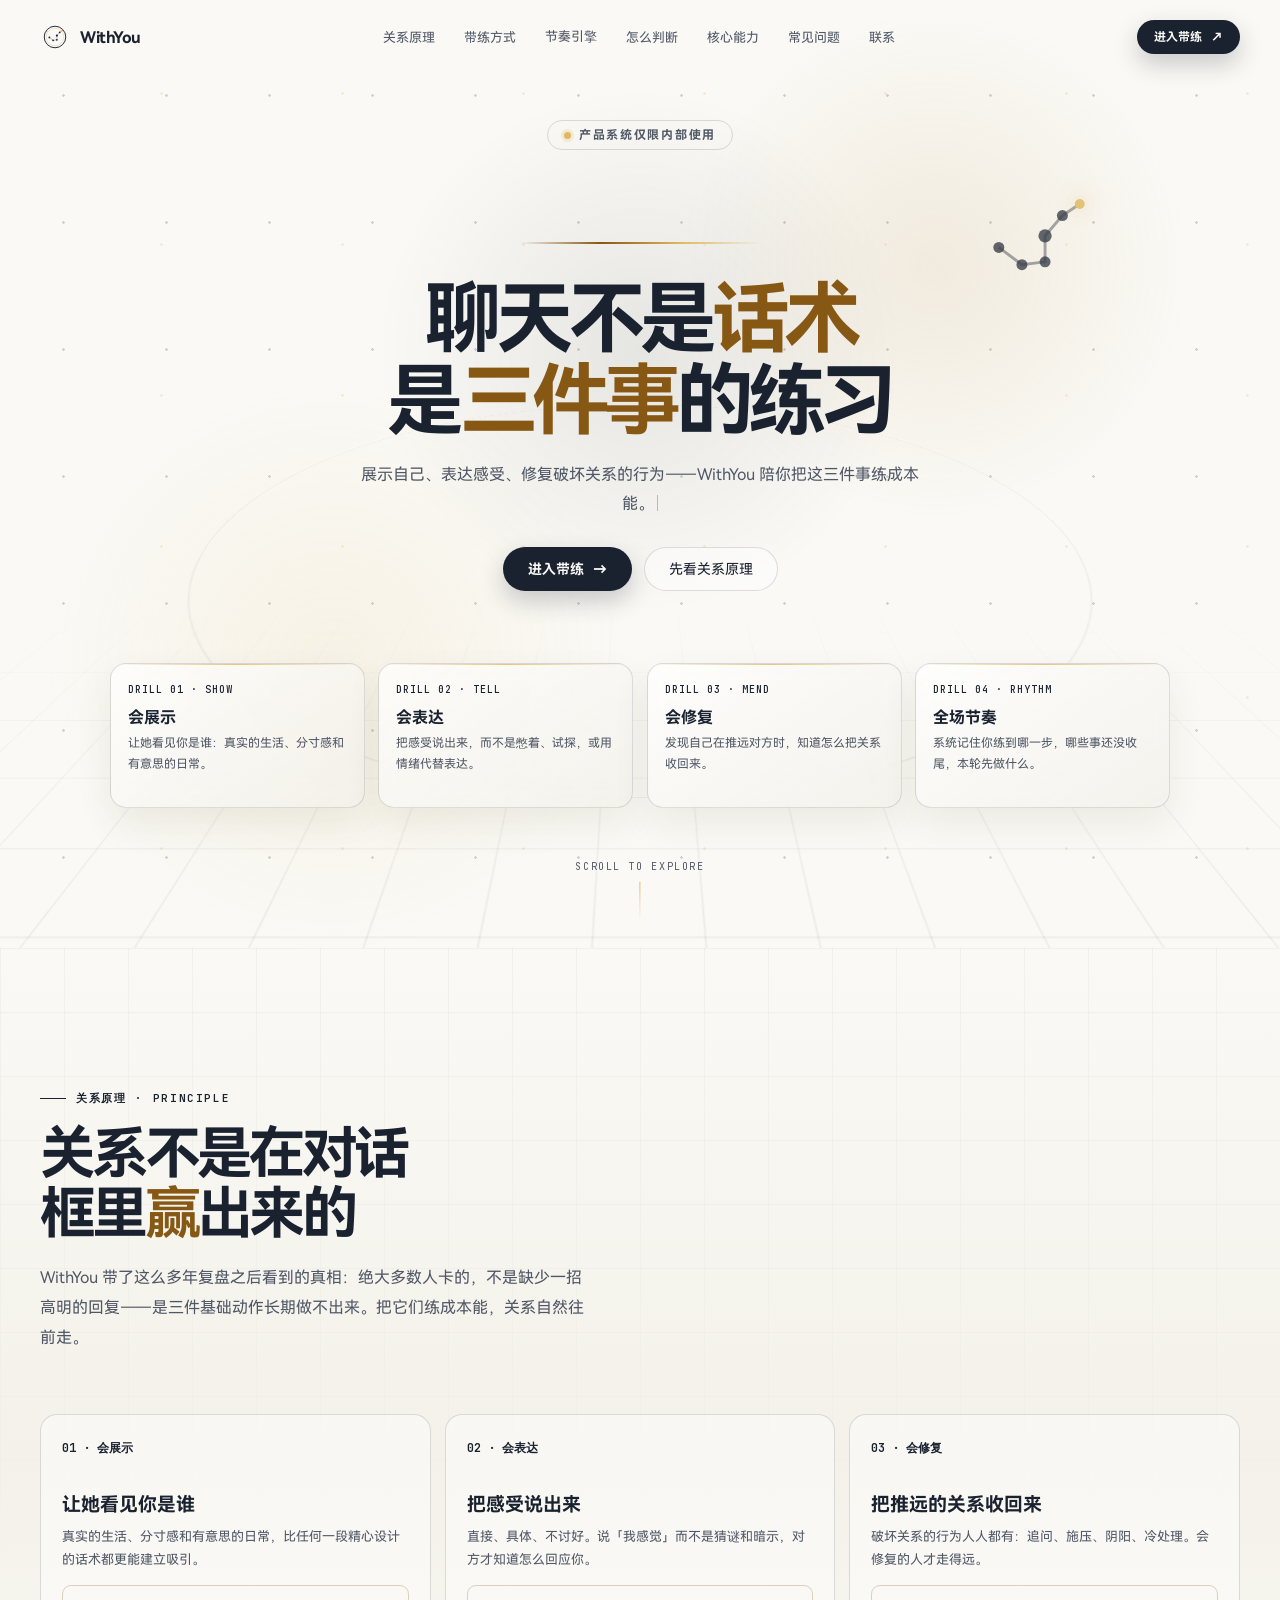
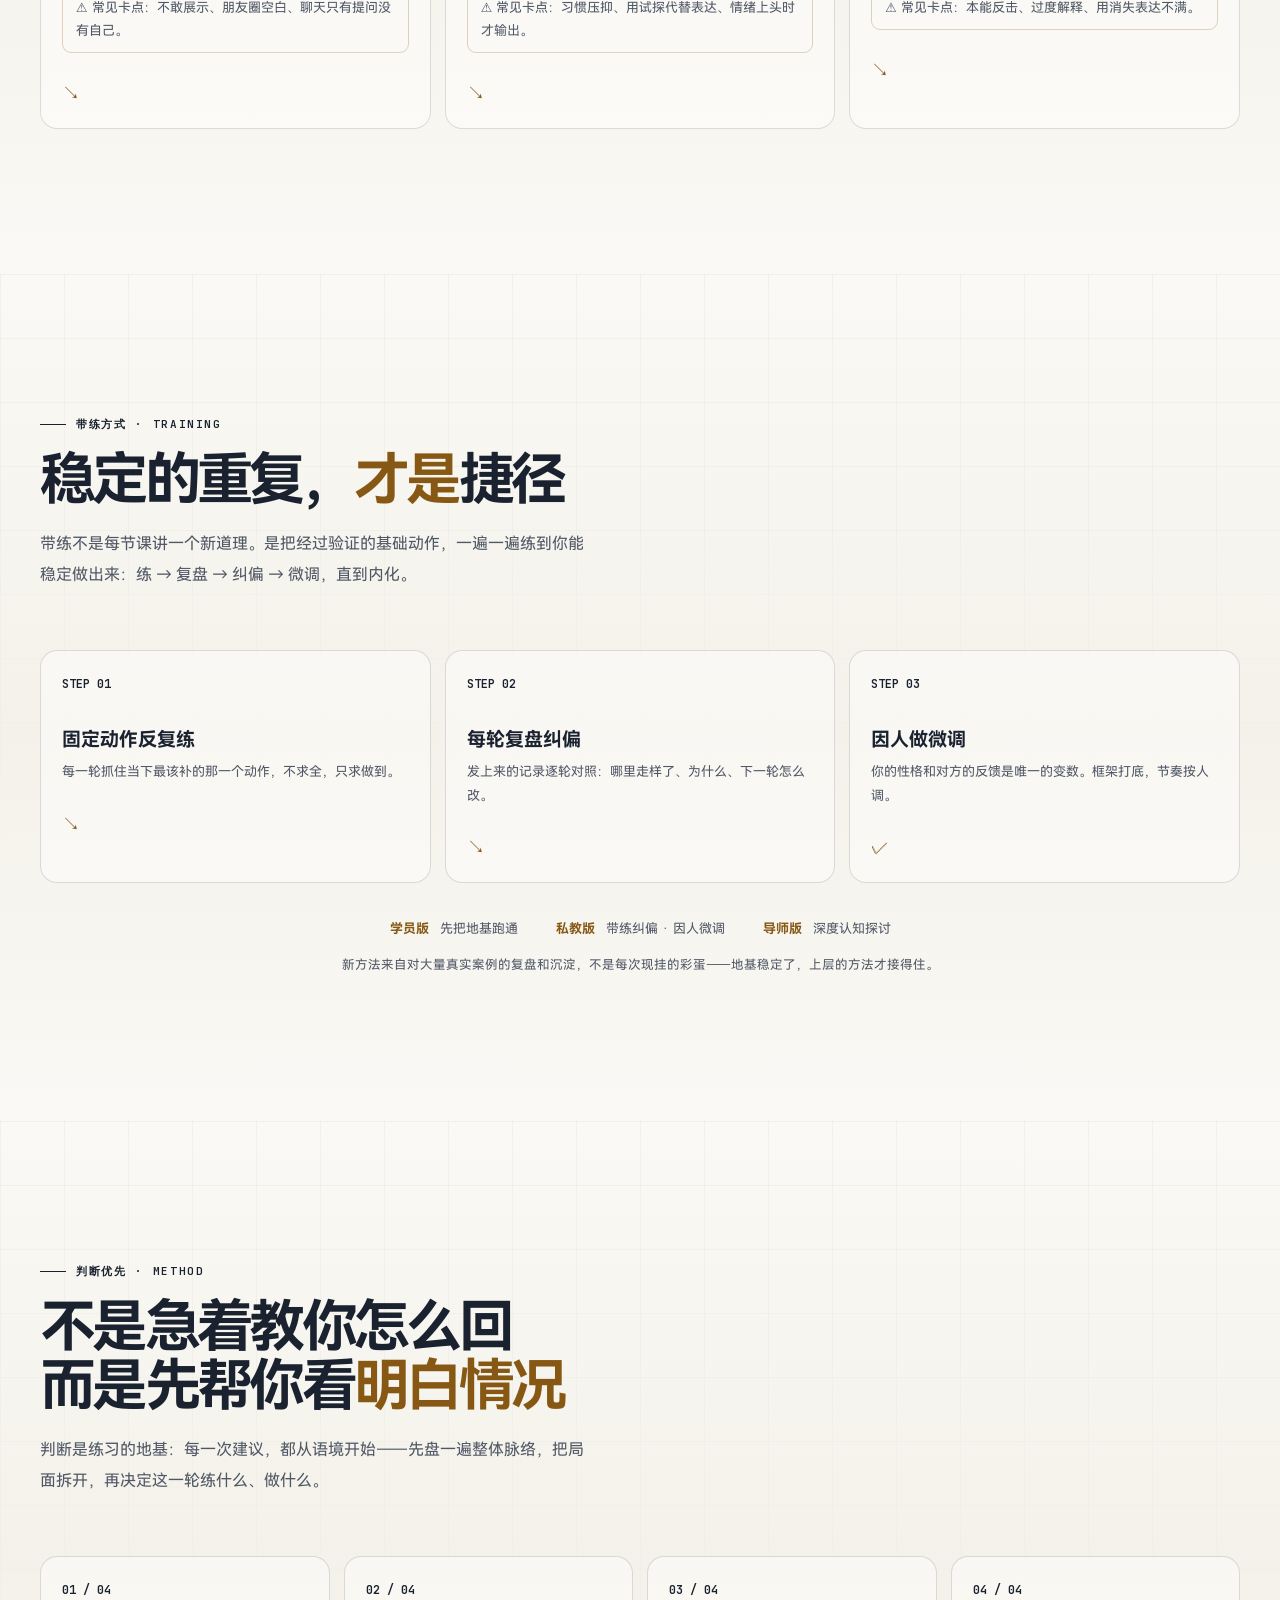
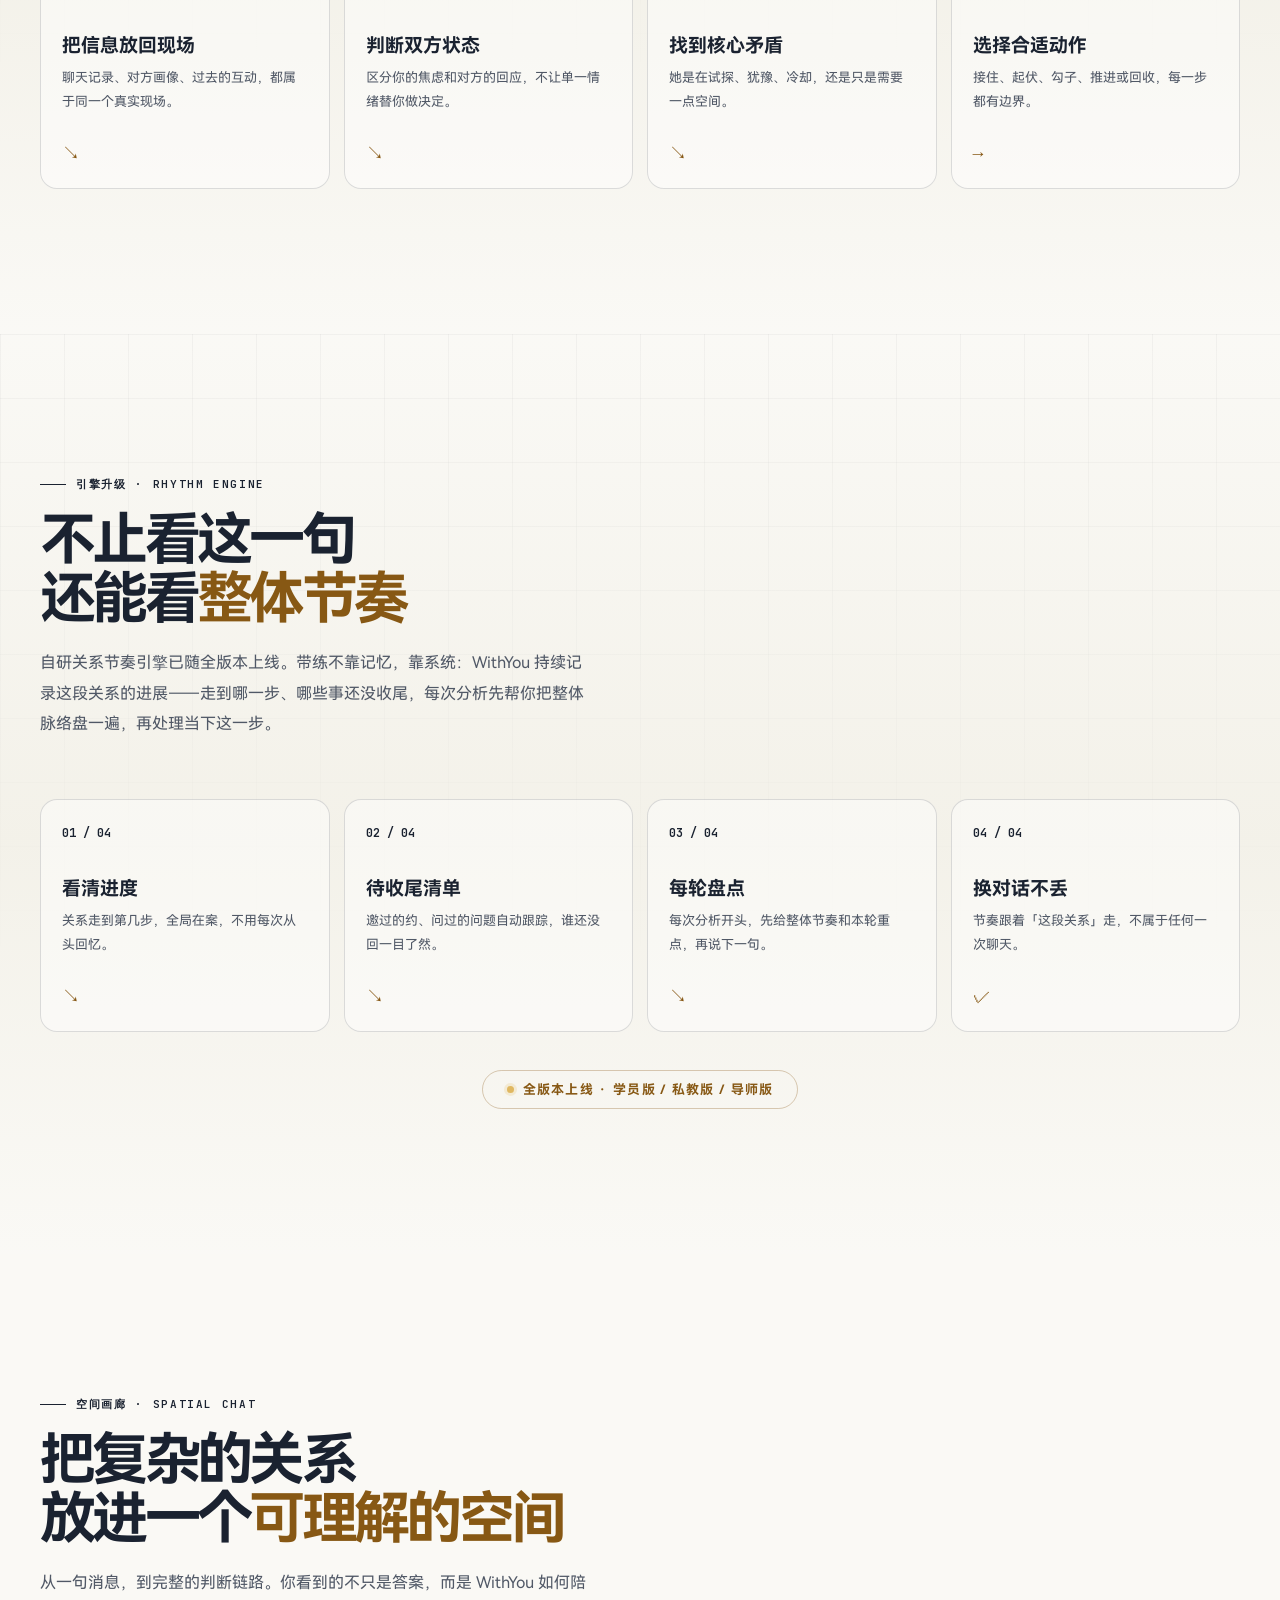
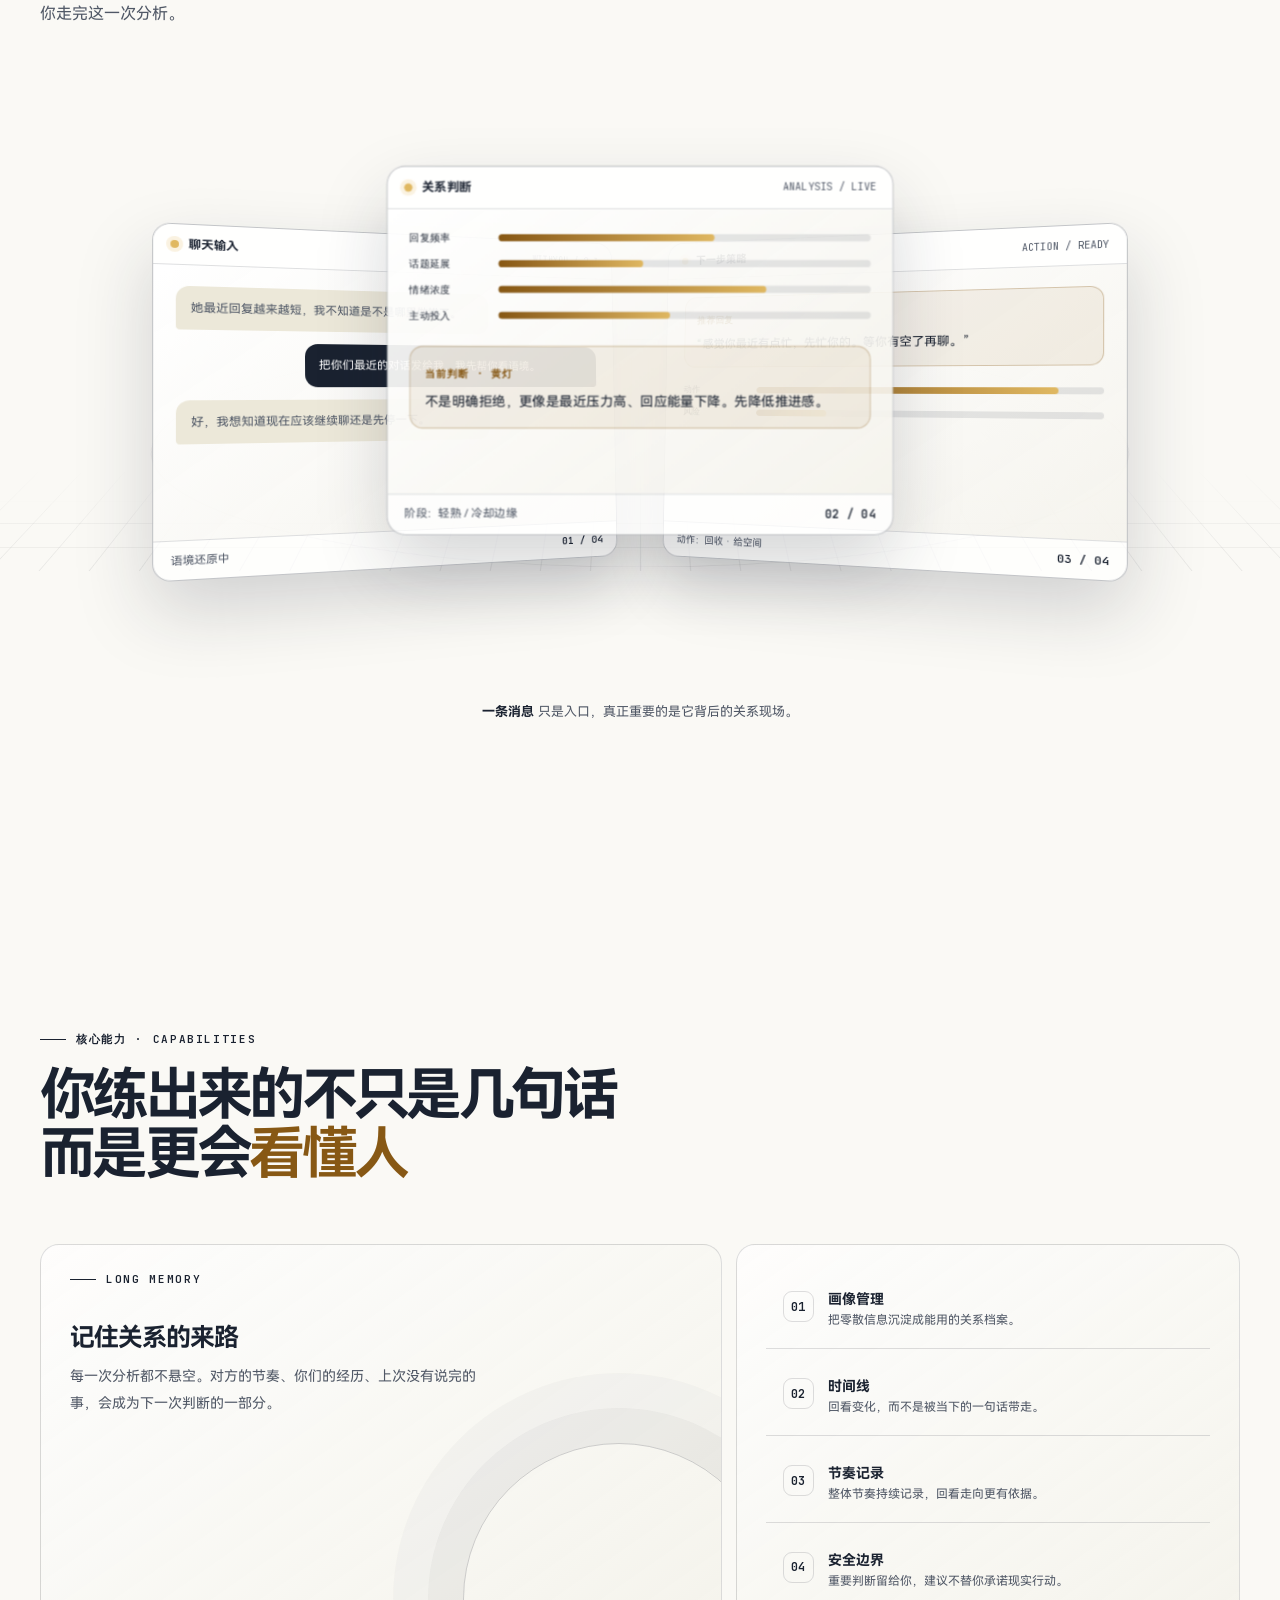
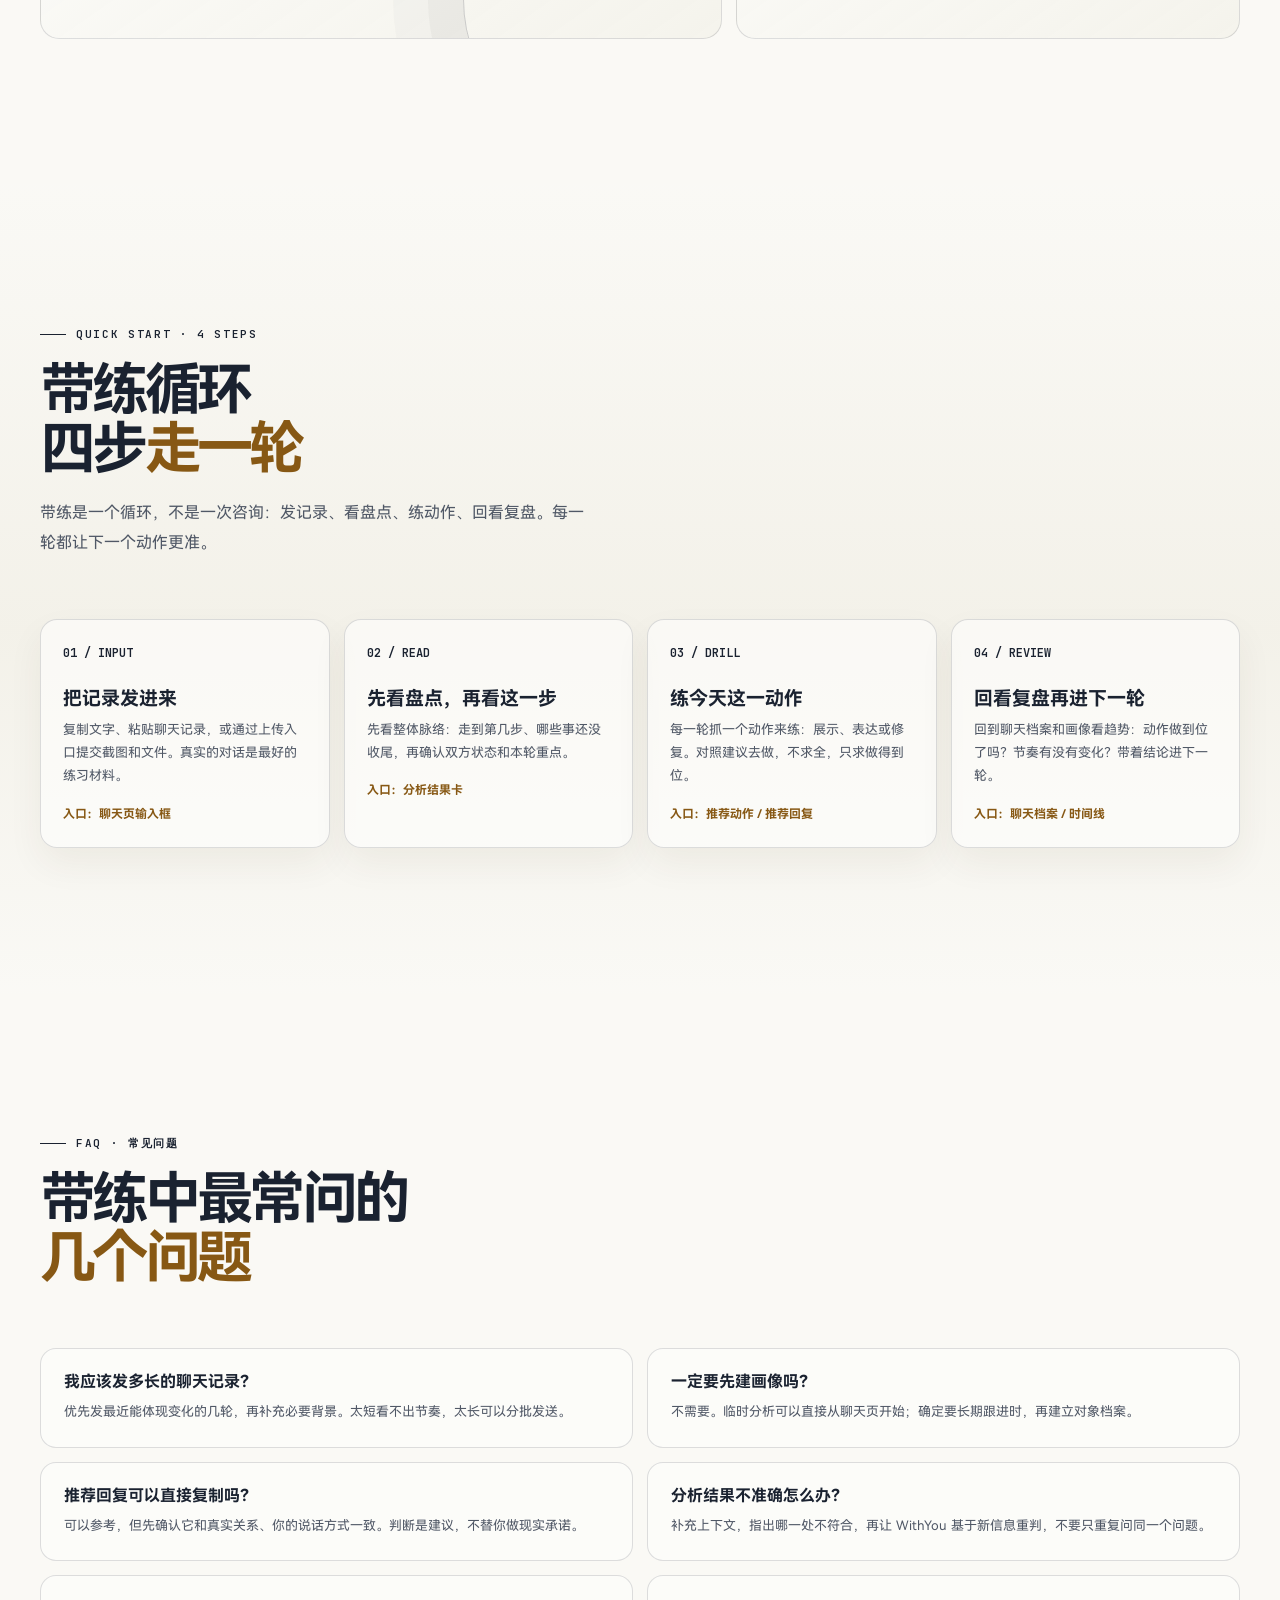
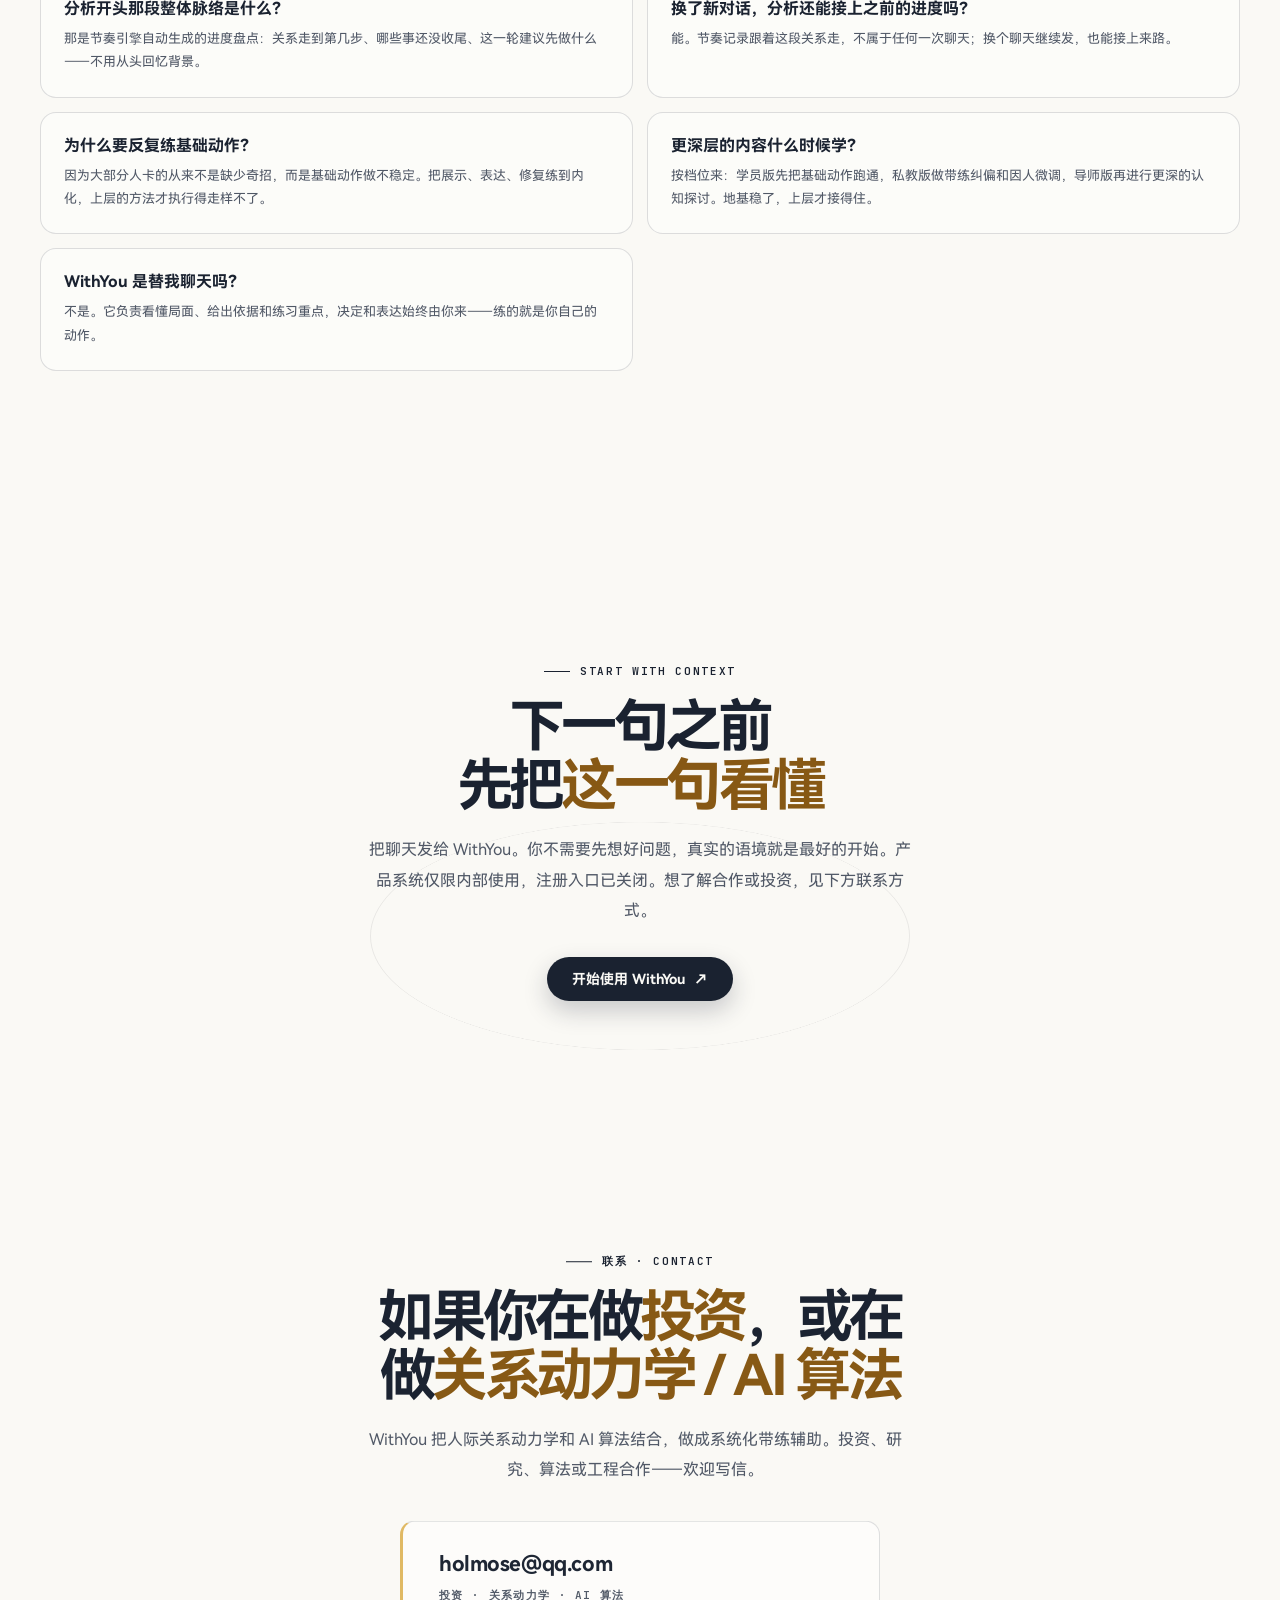
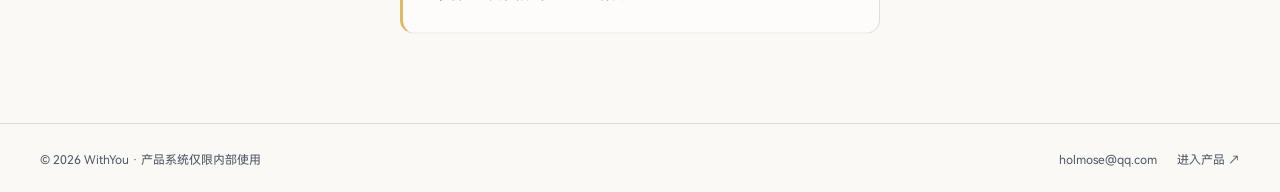
==== commit 12667f7e: "feat(contact): 联系区块改用金色边线卡片设计（方案 A） - 邮箱放进精致卡片：金色左边框 + 半透白底 + 圆角 - 卡片内：邮箱（21px ink 色）+ 底部标签「投资·关系动力学" ====
--- a/index.html
+++ b/index.html
@@ -211,8 +211,12 @@
 .faq h3 { font-size: 16px; }
 .faq p { margin-top: 9px; color: var(--ink-2); font-size: 13px; line-height: 1.8; }
 .contact-section { padding: 90px 0; text-align: center; }
-.contact-section .section-heading { max-width: 620px; margin: 0 auto; }
-.contact-section .button-ghost { margin-top: 26px; }
+.contact-section .section-heading { max-width: 560px; margin: 0 auto 34px; }
+.contact-card { max-width: 480px; margin: 0 auto; padding: 30px 36px; background: oklch(1 0 0 / .55); border: 1px solid var(--line); border-left: 3px solid var(--glint); border-radius: 14px; text-align: left; transition: border-left-color .3s; }
+.contact-card:hover { border-left-color: var(--gold); }
+.contact-mail { display: block; margin: 0 0 12px; font-size: 21px; font-weight: 680; letter-spacing: -.02em; color: var(--ink); transition: color .2s; }
+.contact-mail:hover { color: var(--gold); }
+.contact-tags { color: var(--ink-2); font: 600 11px var(--mono); letter-spacing: .12em; }
 .footer-inner { display: flex; align-items: center; justify-content: space-between; color: var(--ink-2); font-size: 12px; }
 .footer-links { display: flex; gap: 20px; }
 .footer-links a:hover { color: var(--primary); }
@@ -417,11 +421,14 @@
   </section>
   <section class="section contact-section" id="contact">
     <div class="container">
-      <div class="section-heading reveal">
+      <div class="section-heading reveal" style="text-align:center">
         <div class="eyebrow" style="justify-content:center">联系 · CONTACT</div>
-        <h2>如果你在做<em>投资</em><br>或在做<em>关系动力学 / AI 算法</em></h2>
-        <p>WithYou 把人际关系动力学和 AI 算法结合，做成系统化带练辅助。如果你对这个方向感兴趣——投资、研究、算法或工程合作——欢迎写信。</p>
-        <a class="button-ghost" href="mailto:holmose@qq.com">holmose@qq.com <span>→</span></a>
+        <h2>如果你在做<em>投资</em>，或在做<em>关系动力学 / AI 算法</em></h2>
+        <p>WithYou 把人际关系动力学和 AI 算法结合，做成系统化带练辅助。投资、研究、算法或工程合作——欢迎写信。</p>
+      </div>
+      <div class="contact-card reveal">
+        <a class="contact-mail" href="mailto:holmose@qq.com">holmose@qq.com</a>
+        <div class="contact-tags">投资 · 关系动力学 · AI 算法</div>
       </div>
     </div>
   </section>
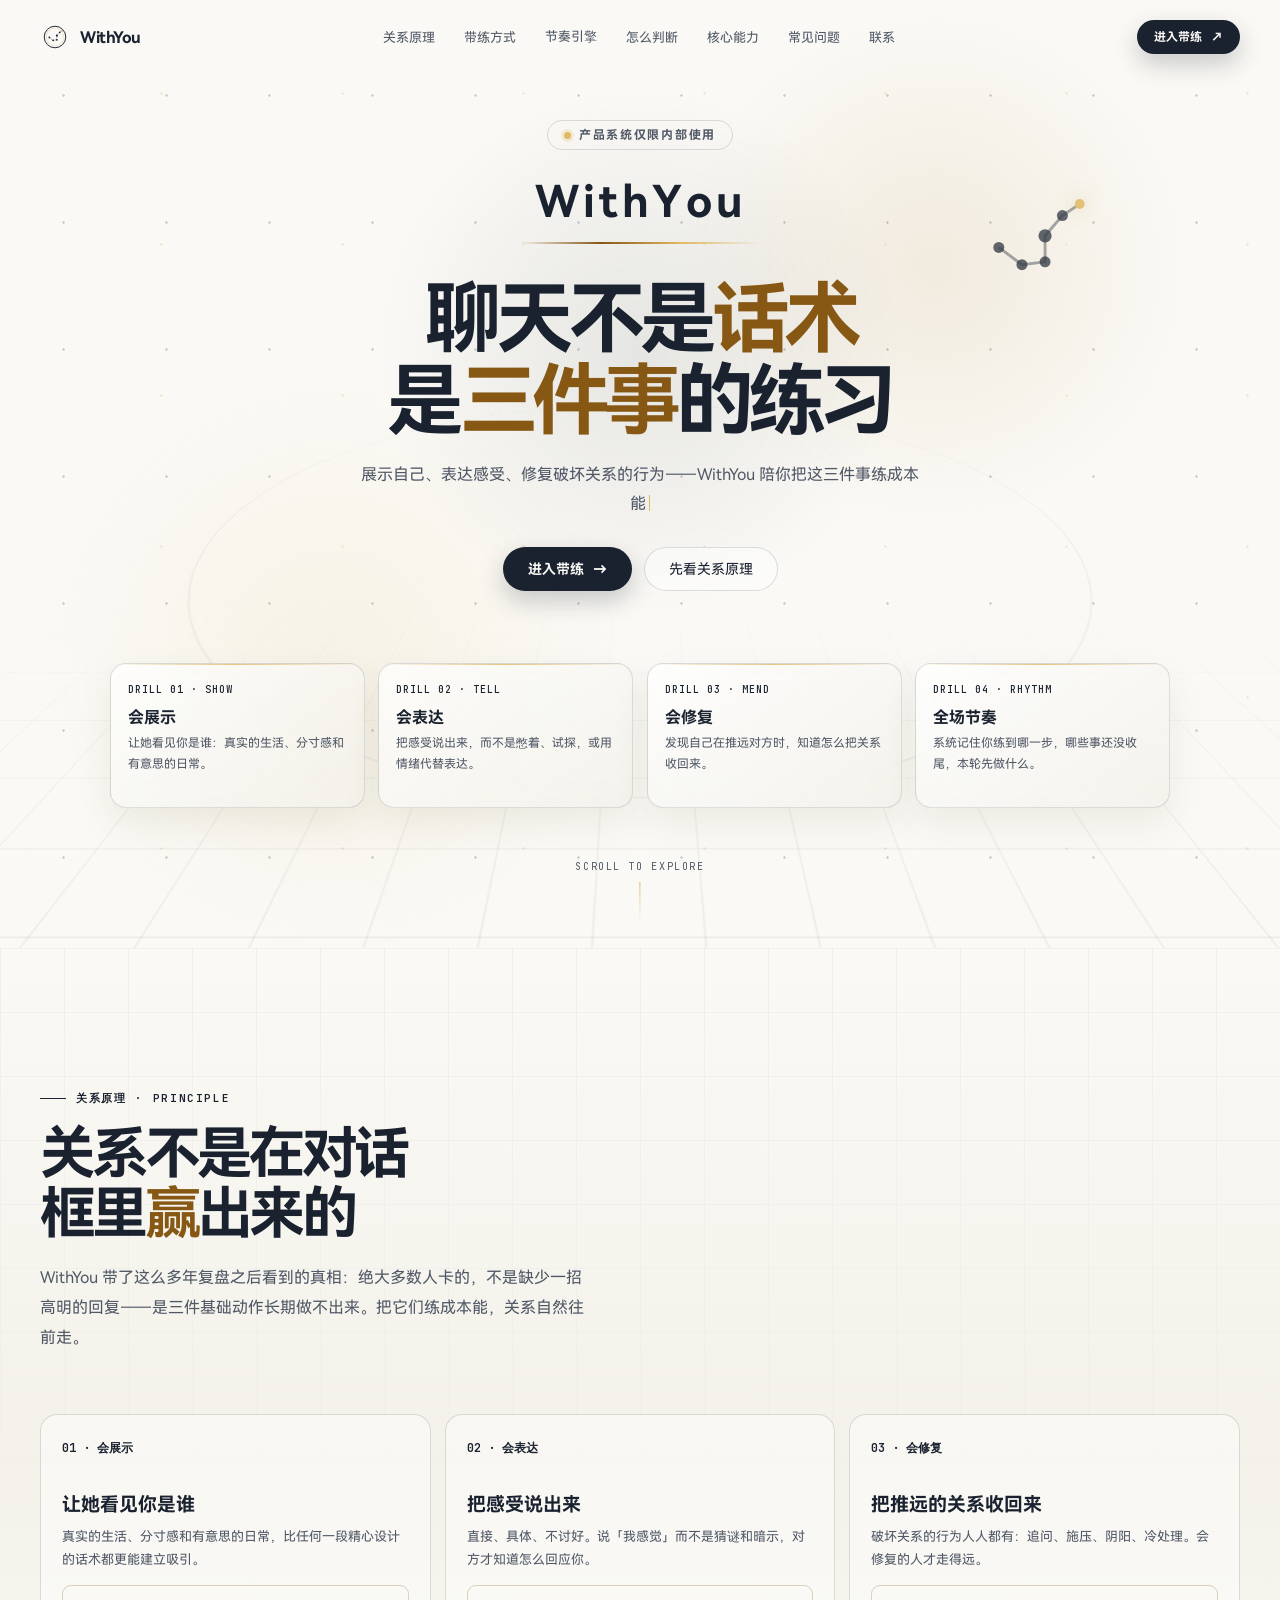
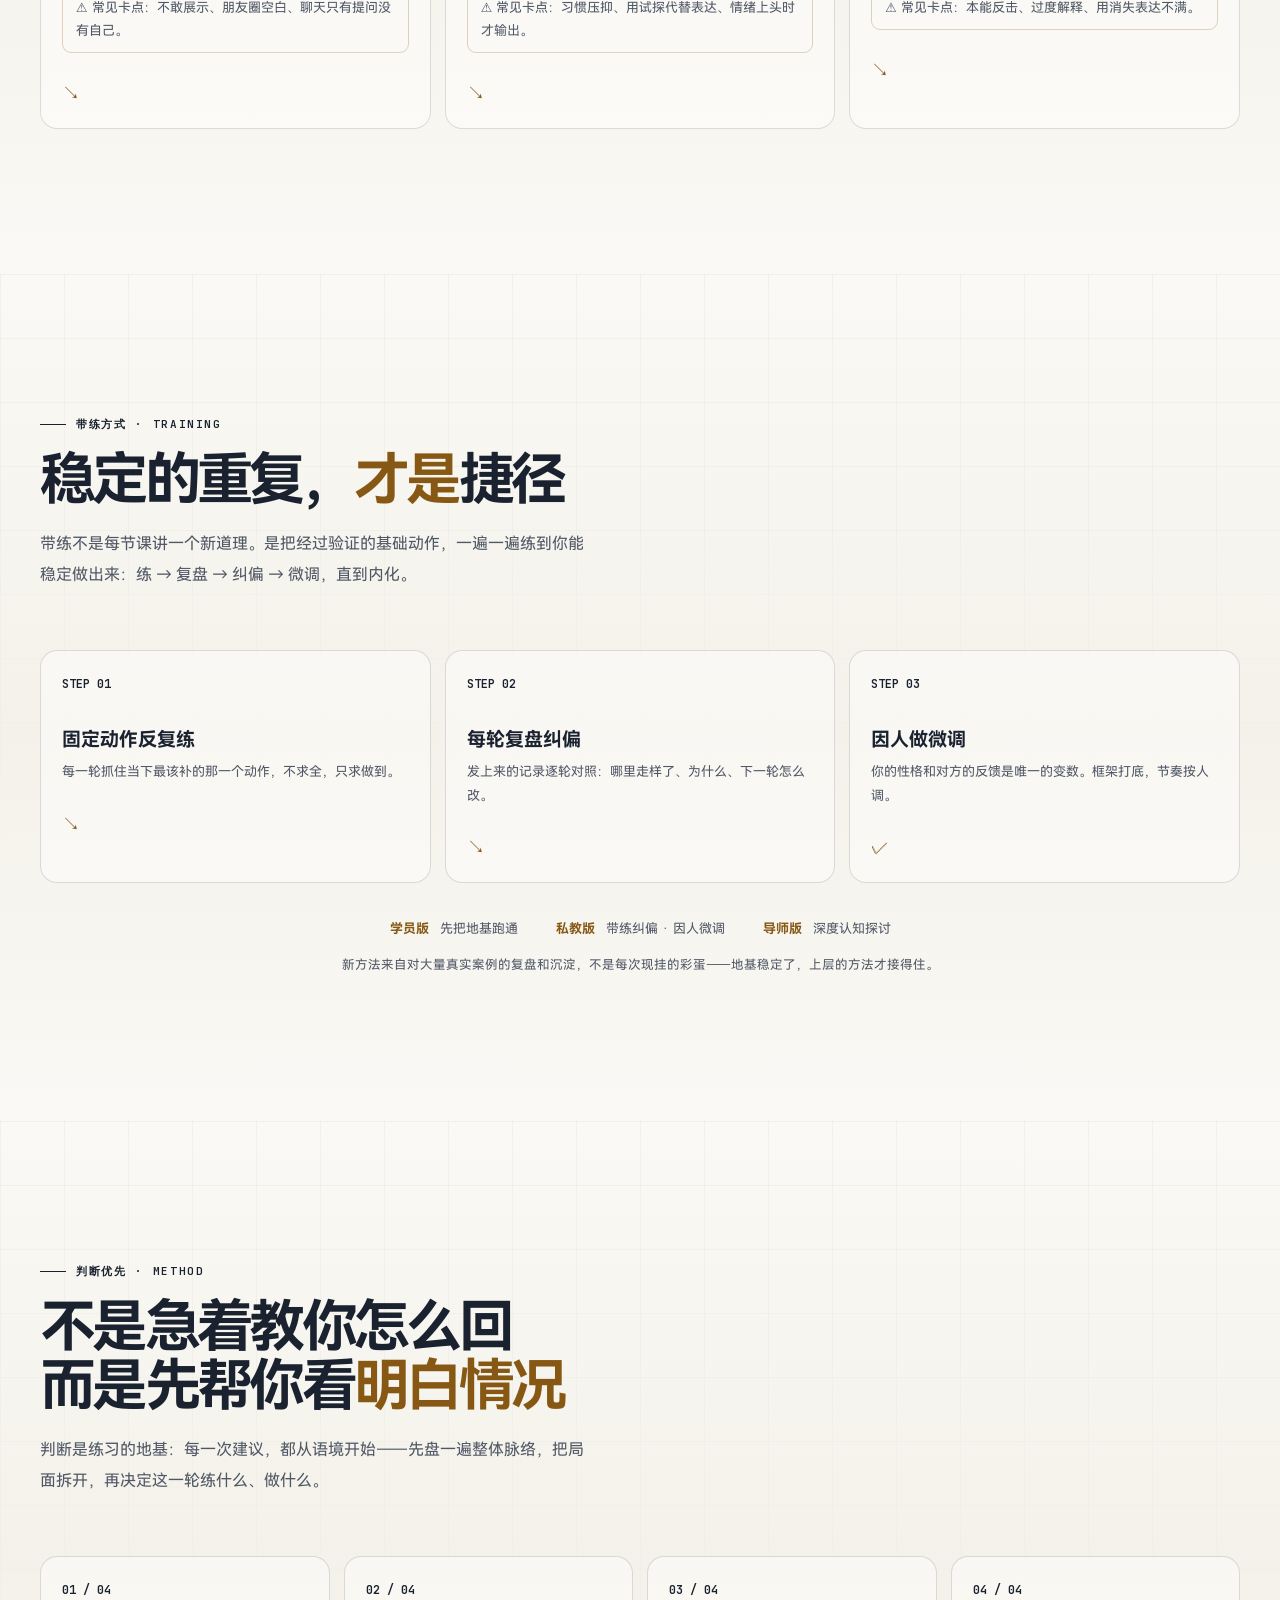
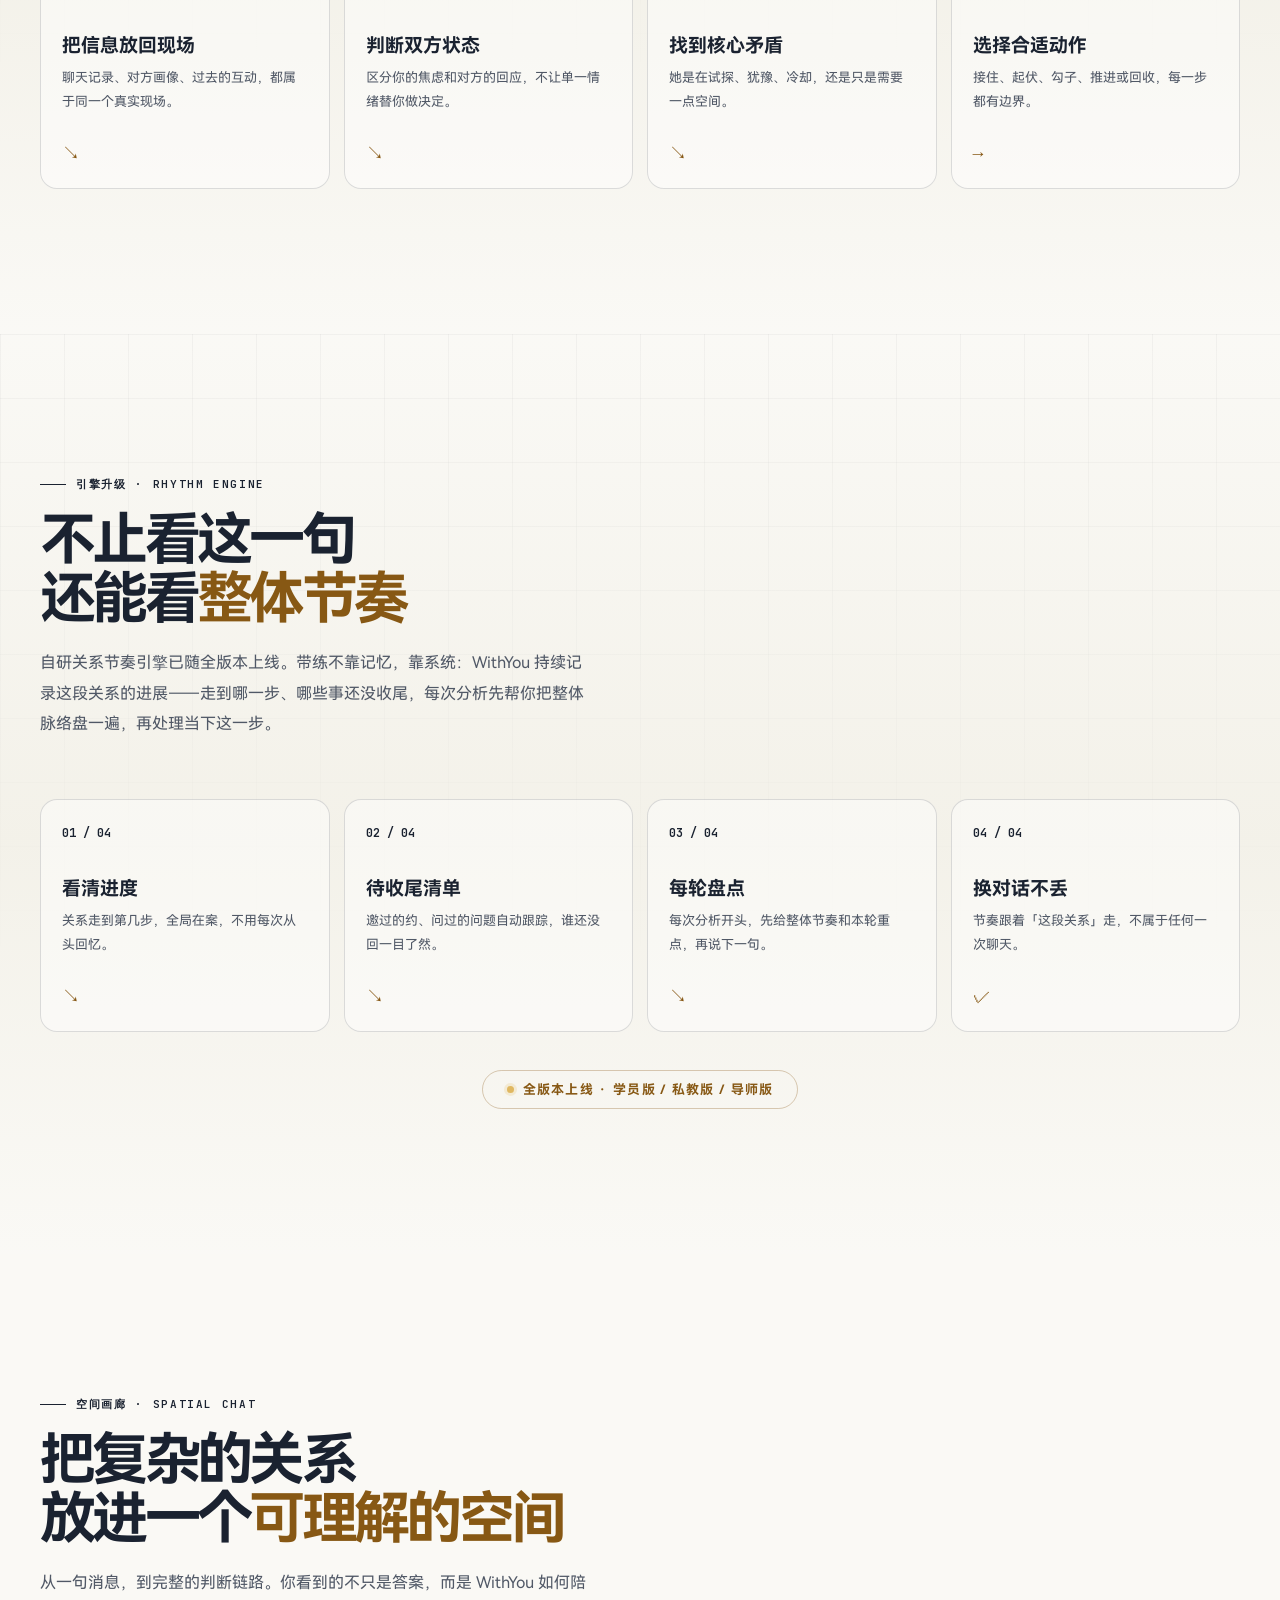
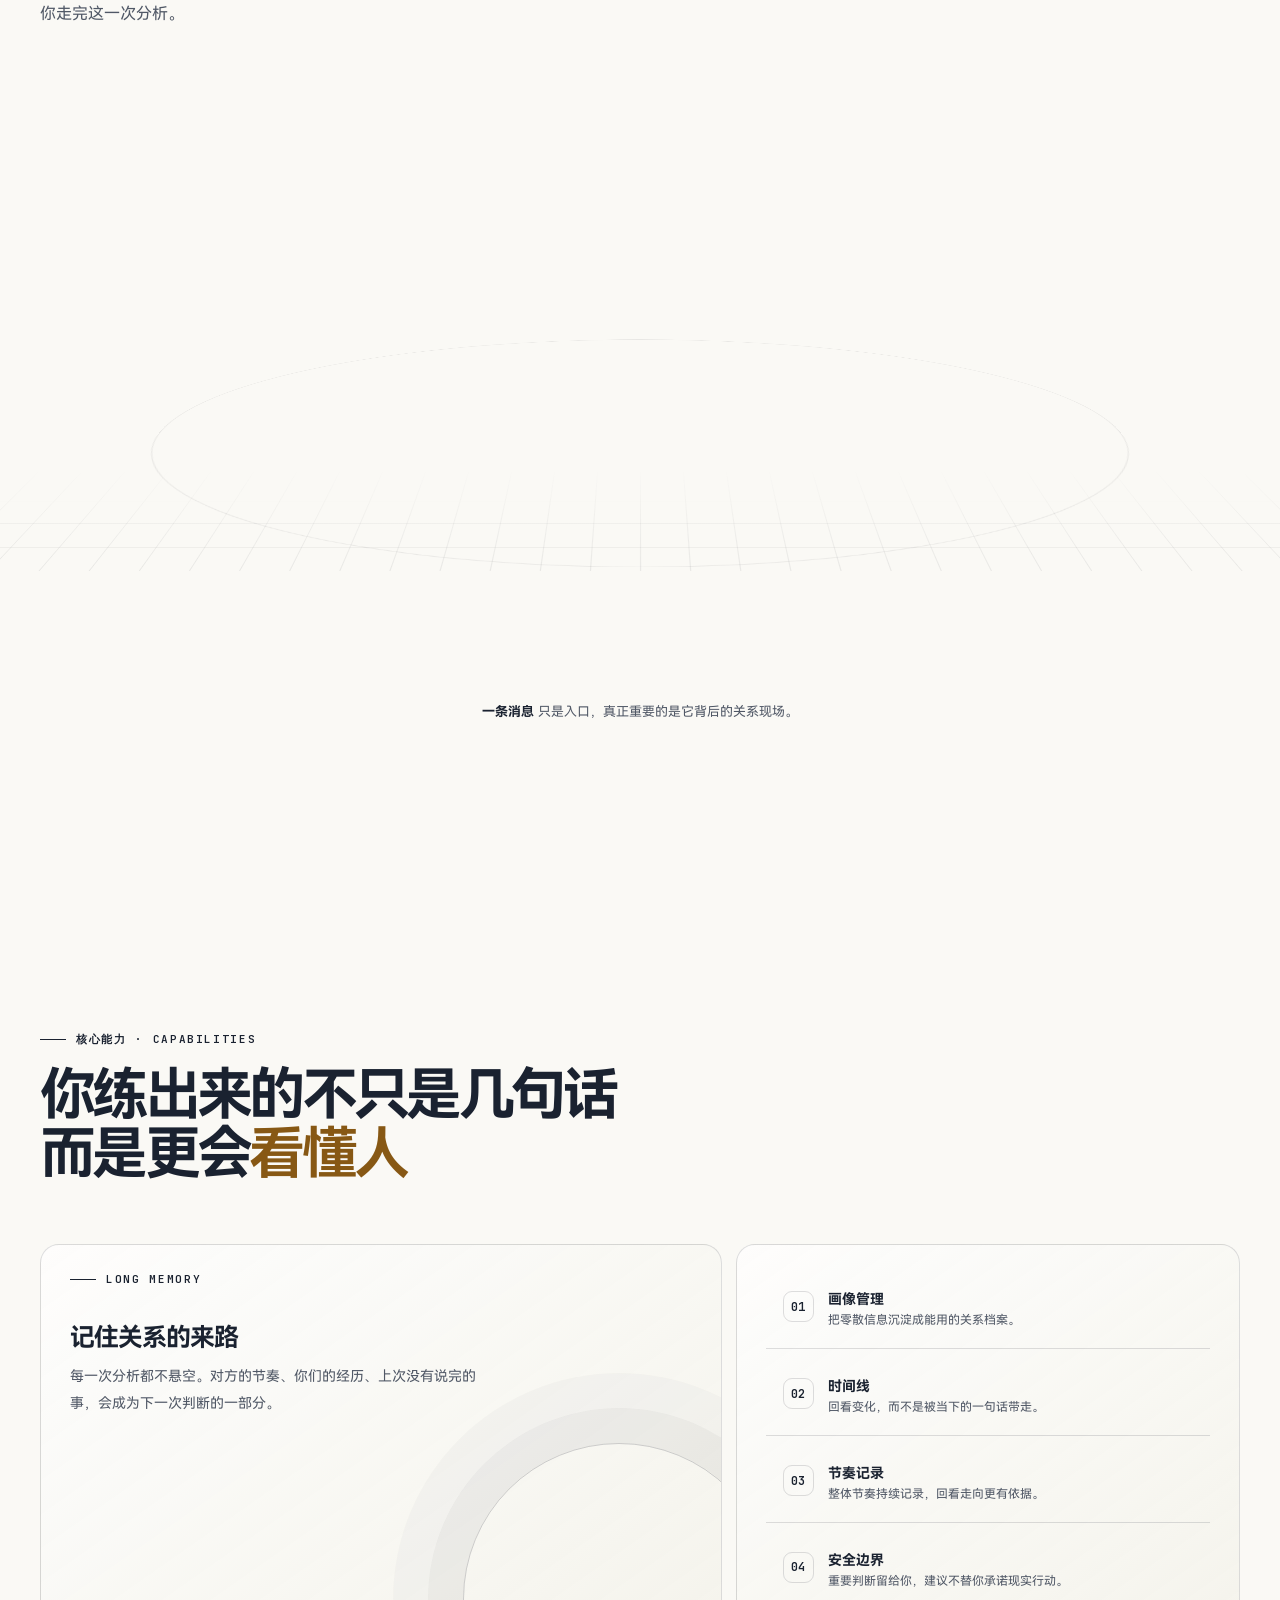
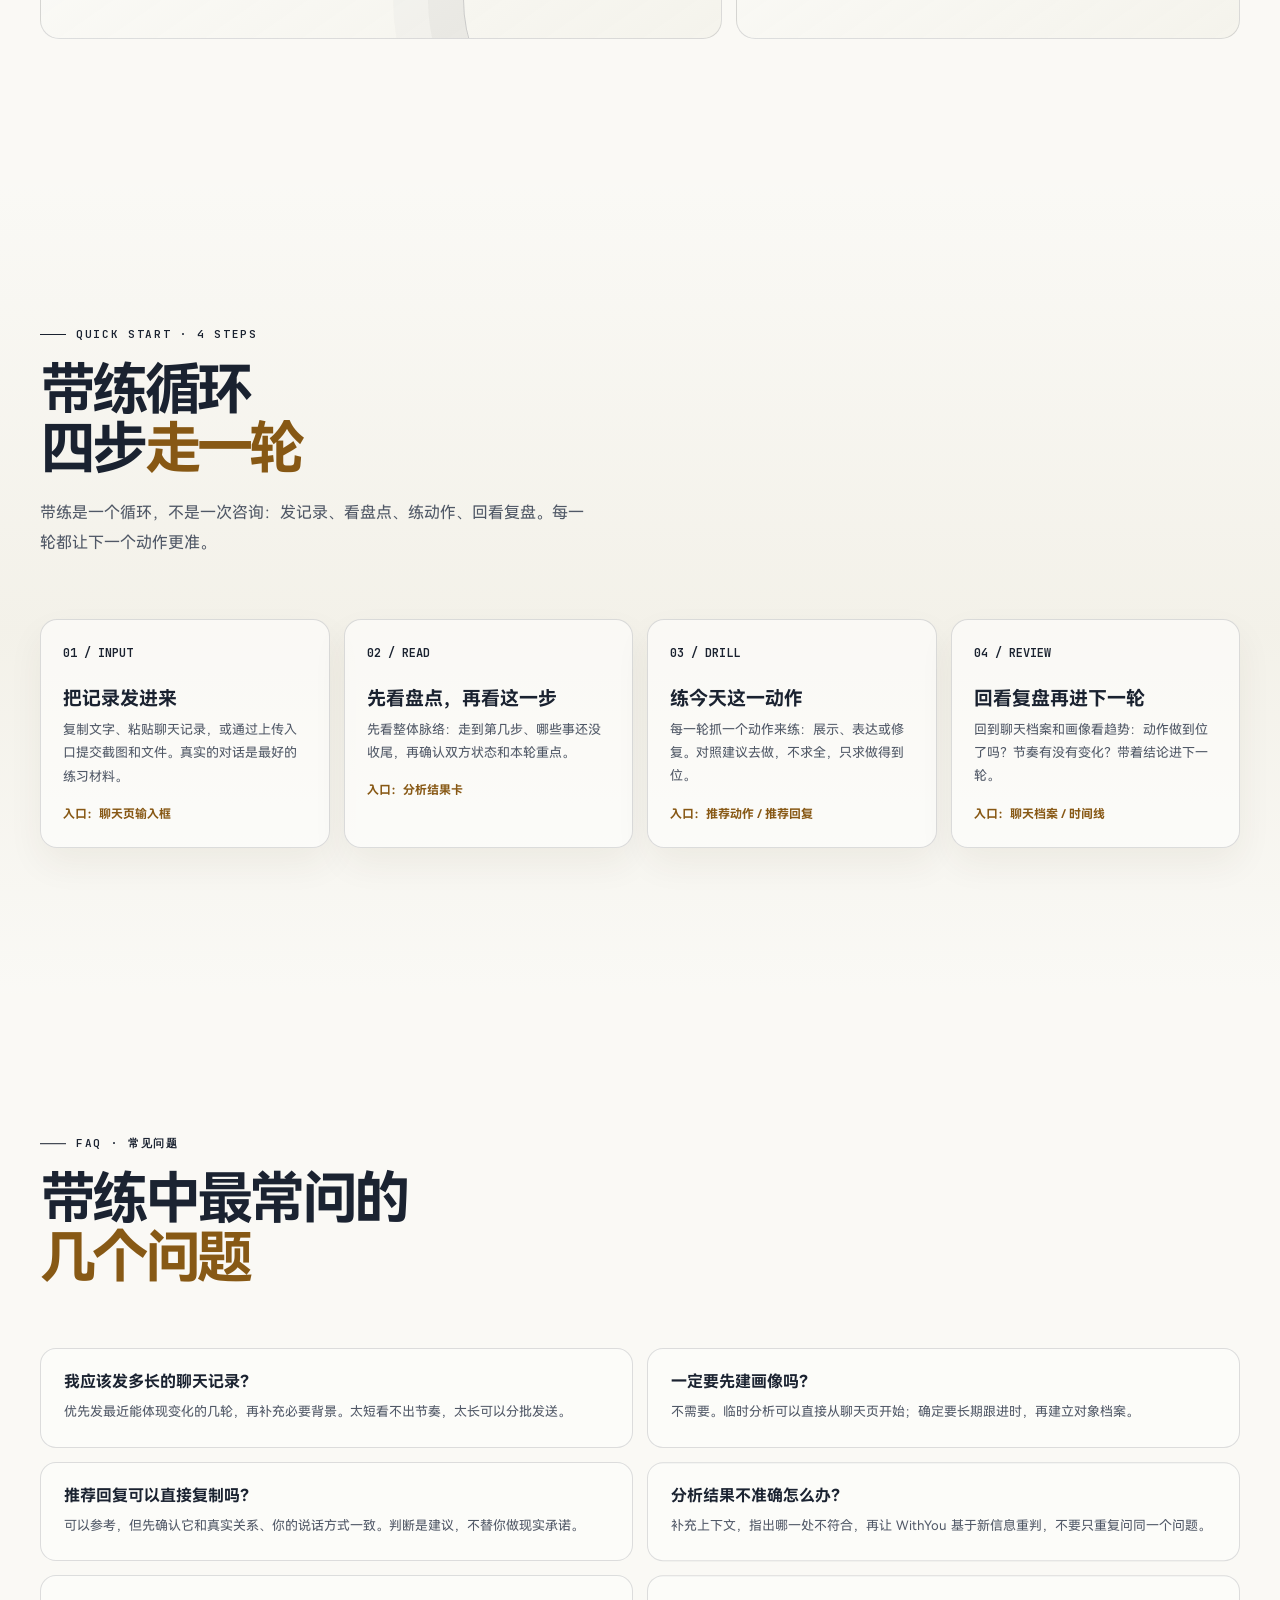
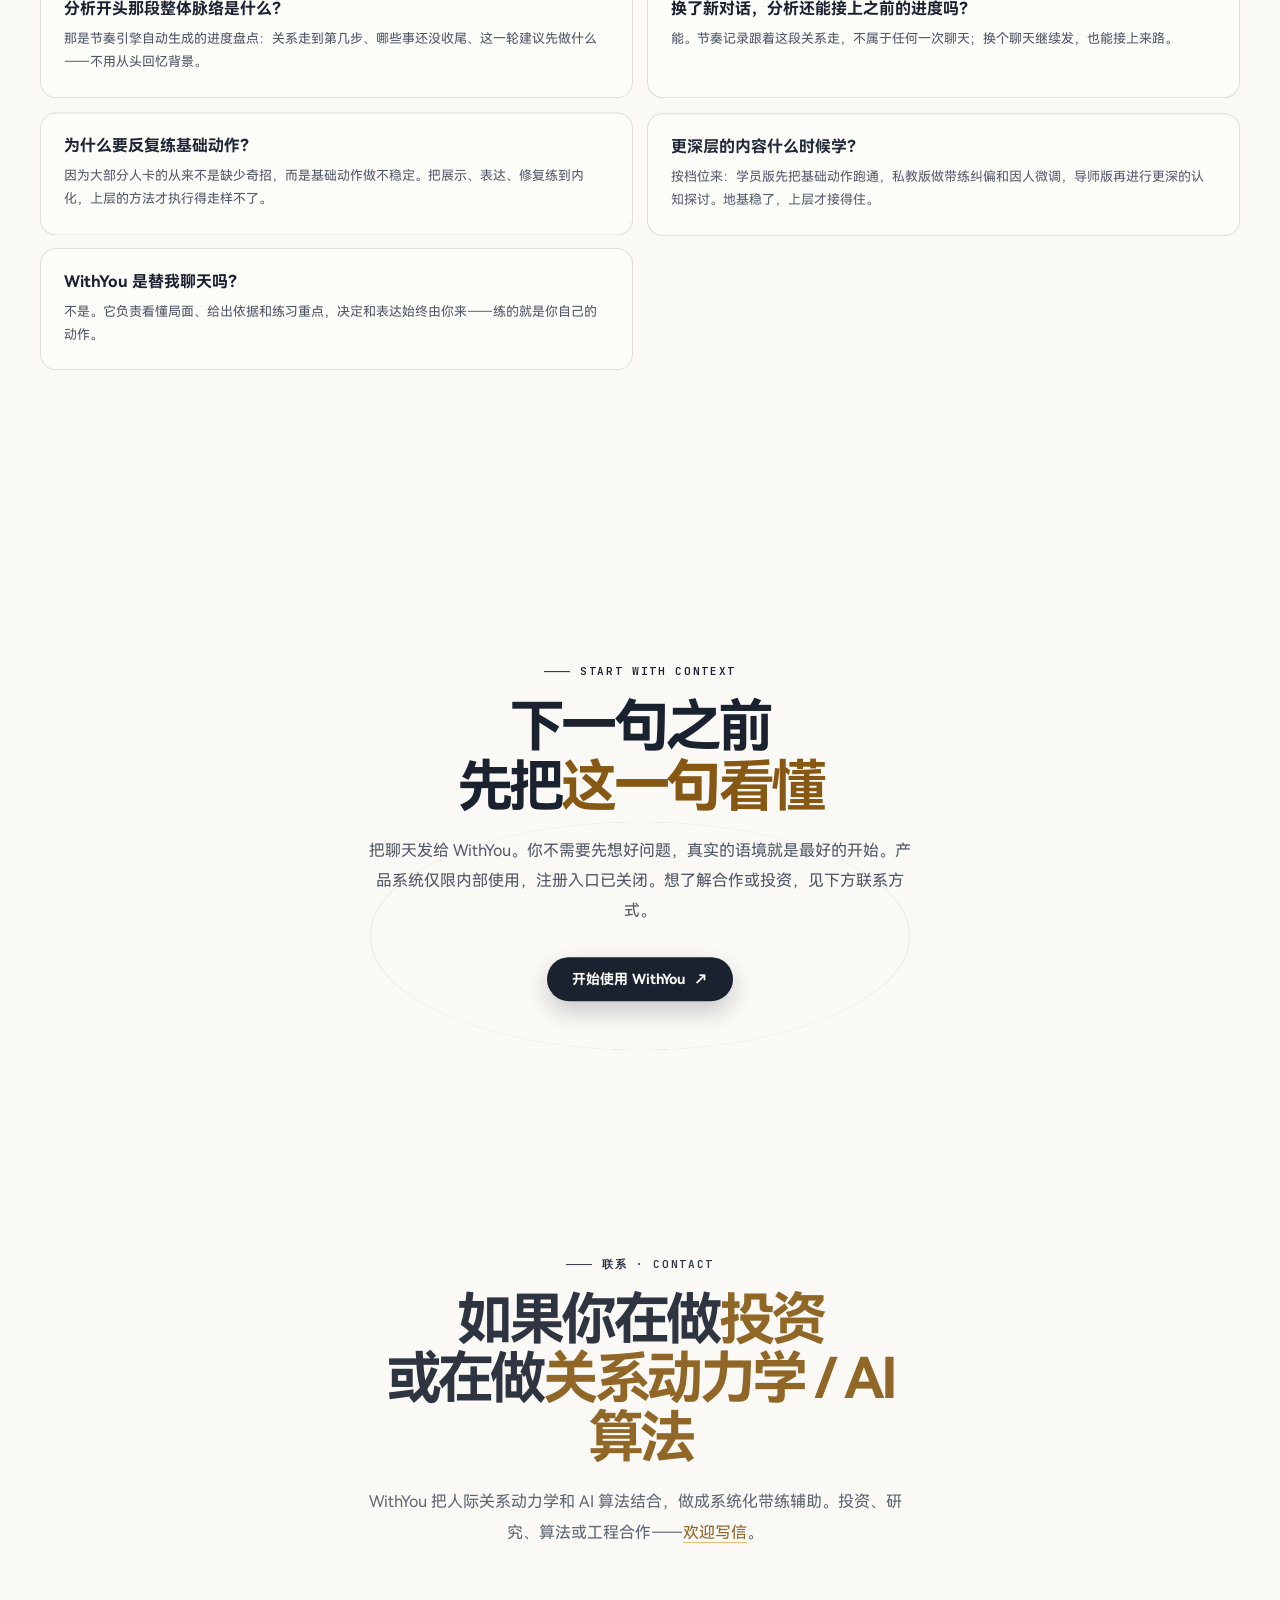
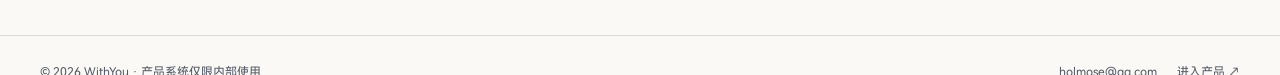
==== commit 1c05ecf6: "fix(contact): 去掉邮箱卡片(footer 兜底) + h2 手动分行长短对比 - 去掉 contact-card 卡片：footer 已有邮箱，不重复显示 - p 里「欢迎写信」做成金色" ====
--- a/index.html
+++ b/index.html
@@ -211,12 +211,9 @@
 .faq h3 { font-size: 16px; }
 .faq p { margin-top: 9px; color: var(--ink-2); font-size: 13px; line-height: 1.8; }
 .contact-section { padding: 90px 0; text-align: center; }
-.contact-section .section-heading { max-width: 560px; margin: 0 auto 34px; }
-.contact-card { max-width: 480px; margin: 0 auto; padding: 30px 36px; background: oklch(1 0 0 / .55); border: 1px solid var(--line); border-left: 3px solid var(--glint); border-radius: 14px; text-align: left; transition: border-left-color .3s; }
-.contact-card:hover { border-left-color: var(--gold); }
-.contact-mail { display: block; margin: 0 0 12px; font-size: 21px; font-weight: 680; letter-spacing: -.02em; color: var(--ink); transition: color .2s; }
-.contact-mail:hover { color: var(--gold); }
-.contact-tags { color: var(--ink-2); font: 600 11px var(--mono); letter-spacing: .12em; }
+.contact-section .section-heading { max-width: 560px; margin: 0 auto; }
+.contact-section .section-heading p a { color: var(--gold); border-bottom: 1px solid var(--glint); transition: color .2s, border-color .2s; }
+.contact-section .section-heading p a:hover { color: var(--ink); border-color: var(--ink); }
 .footer-inner { display: flex; align-items: center; justify-content: space-between; color: var(--ink-2); font-size: 12px; }
 .footer-links { display: flex; gap: 20px; }
 .footer-links a:hover { color: var(--primary); }
@@ -423,12 +420,8 @@
     <div class="container">
       <div class="section-heading reveal" style="text-align:center">
         <div class="eyebrow" style="justify-content:center">联系 · CONTACT</div>
-        <h2>如果你在做<em>投资</em>，或在做<em>关系动力学 / AI 算法</em></h2>
-        <p>WithYou 把人际关系动力学和 AI 算法结合，做成系统化带练辅助。投资、研究、算法或工程合作——欢迎写信。</p>
-      </div>
-      <div class="contact-card reveal">
-        <a class="contact-mail" href="mailto:holmose@qq.com">holmose@qq.com</a>
-        <div class="contact-tags">投资 · 关系动力学 · AI 算法</div>
+        <h2>如果你在做<em>投资</em><br>或在做<em>关系动力学 / AI 算法</em></h2>
+        <p>WithYou 把人际关系动力学和 AI 算法结合，做成系统化带练辅助。投资、研究、算法或工程合作——<a href="mailto:holmose@qq.com">欢迎写信</a>。</p>
       </div>
     </div>
   </section>
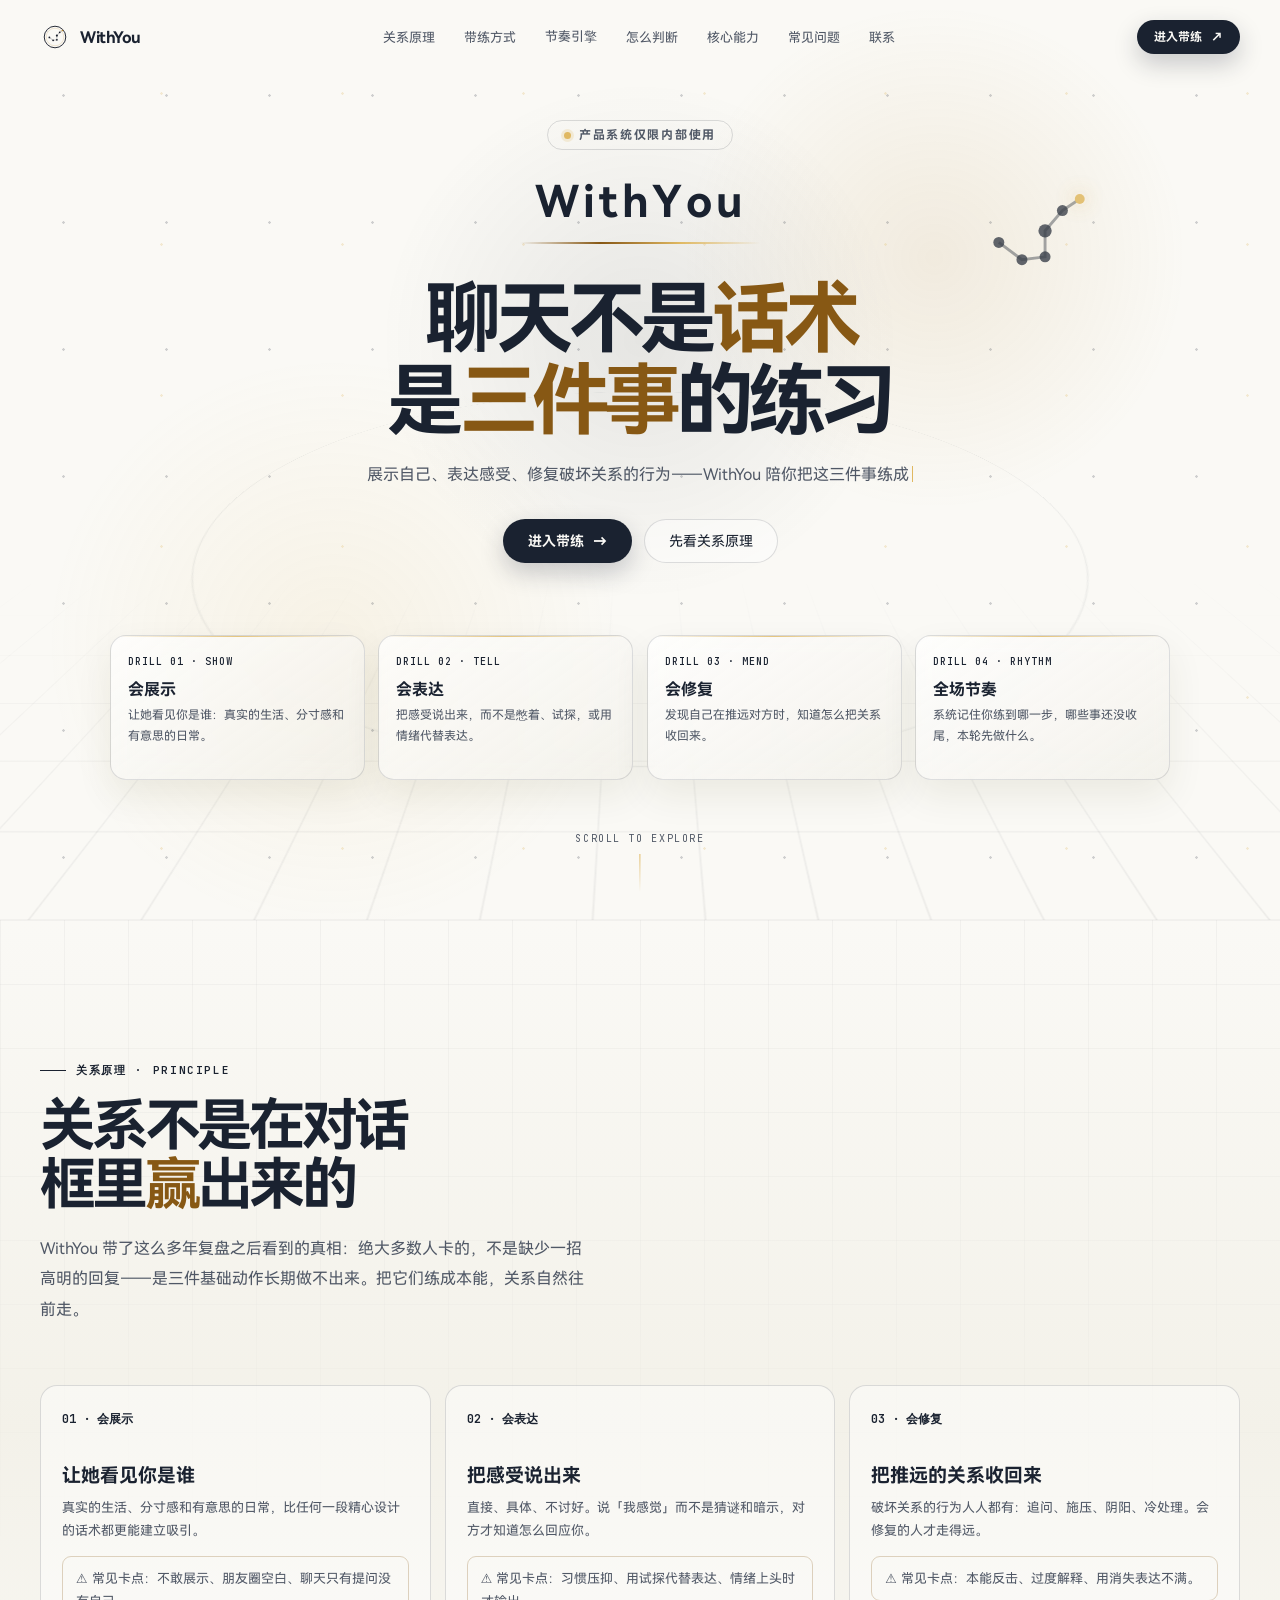
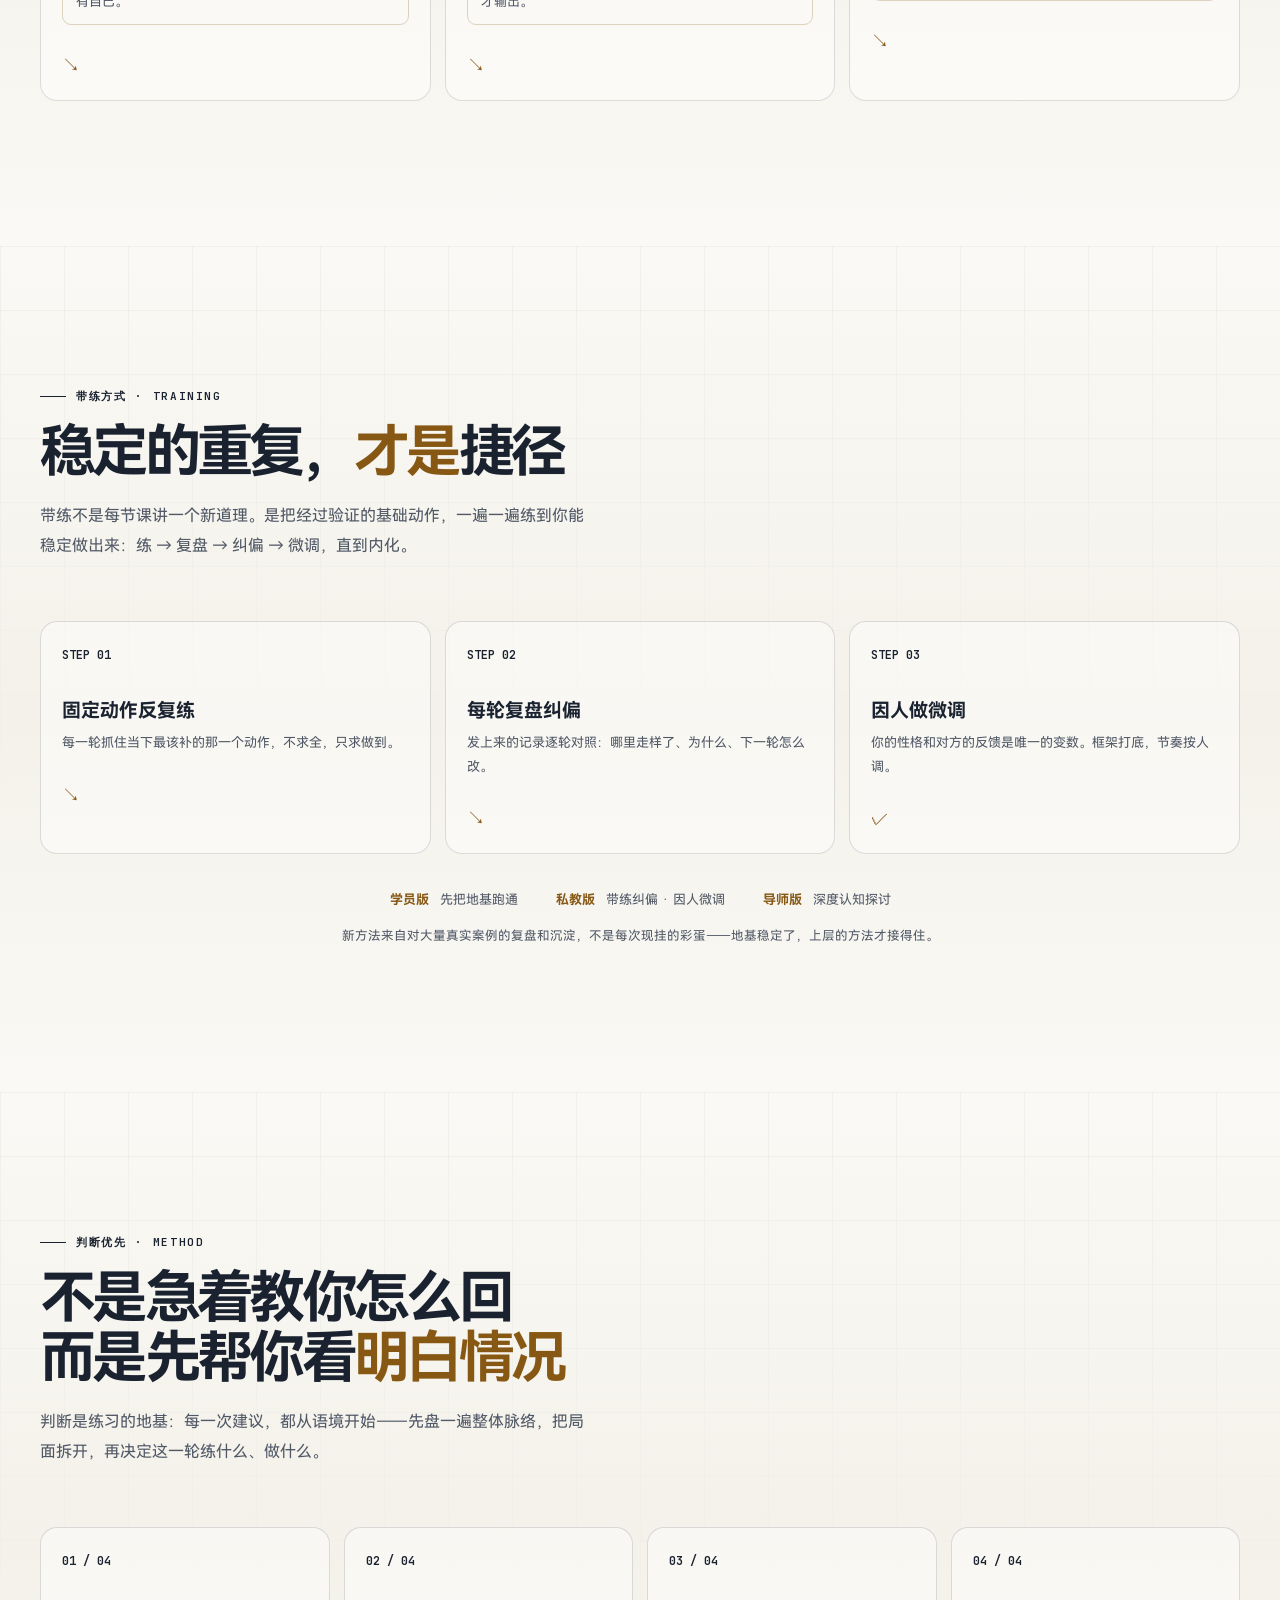
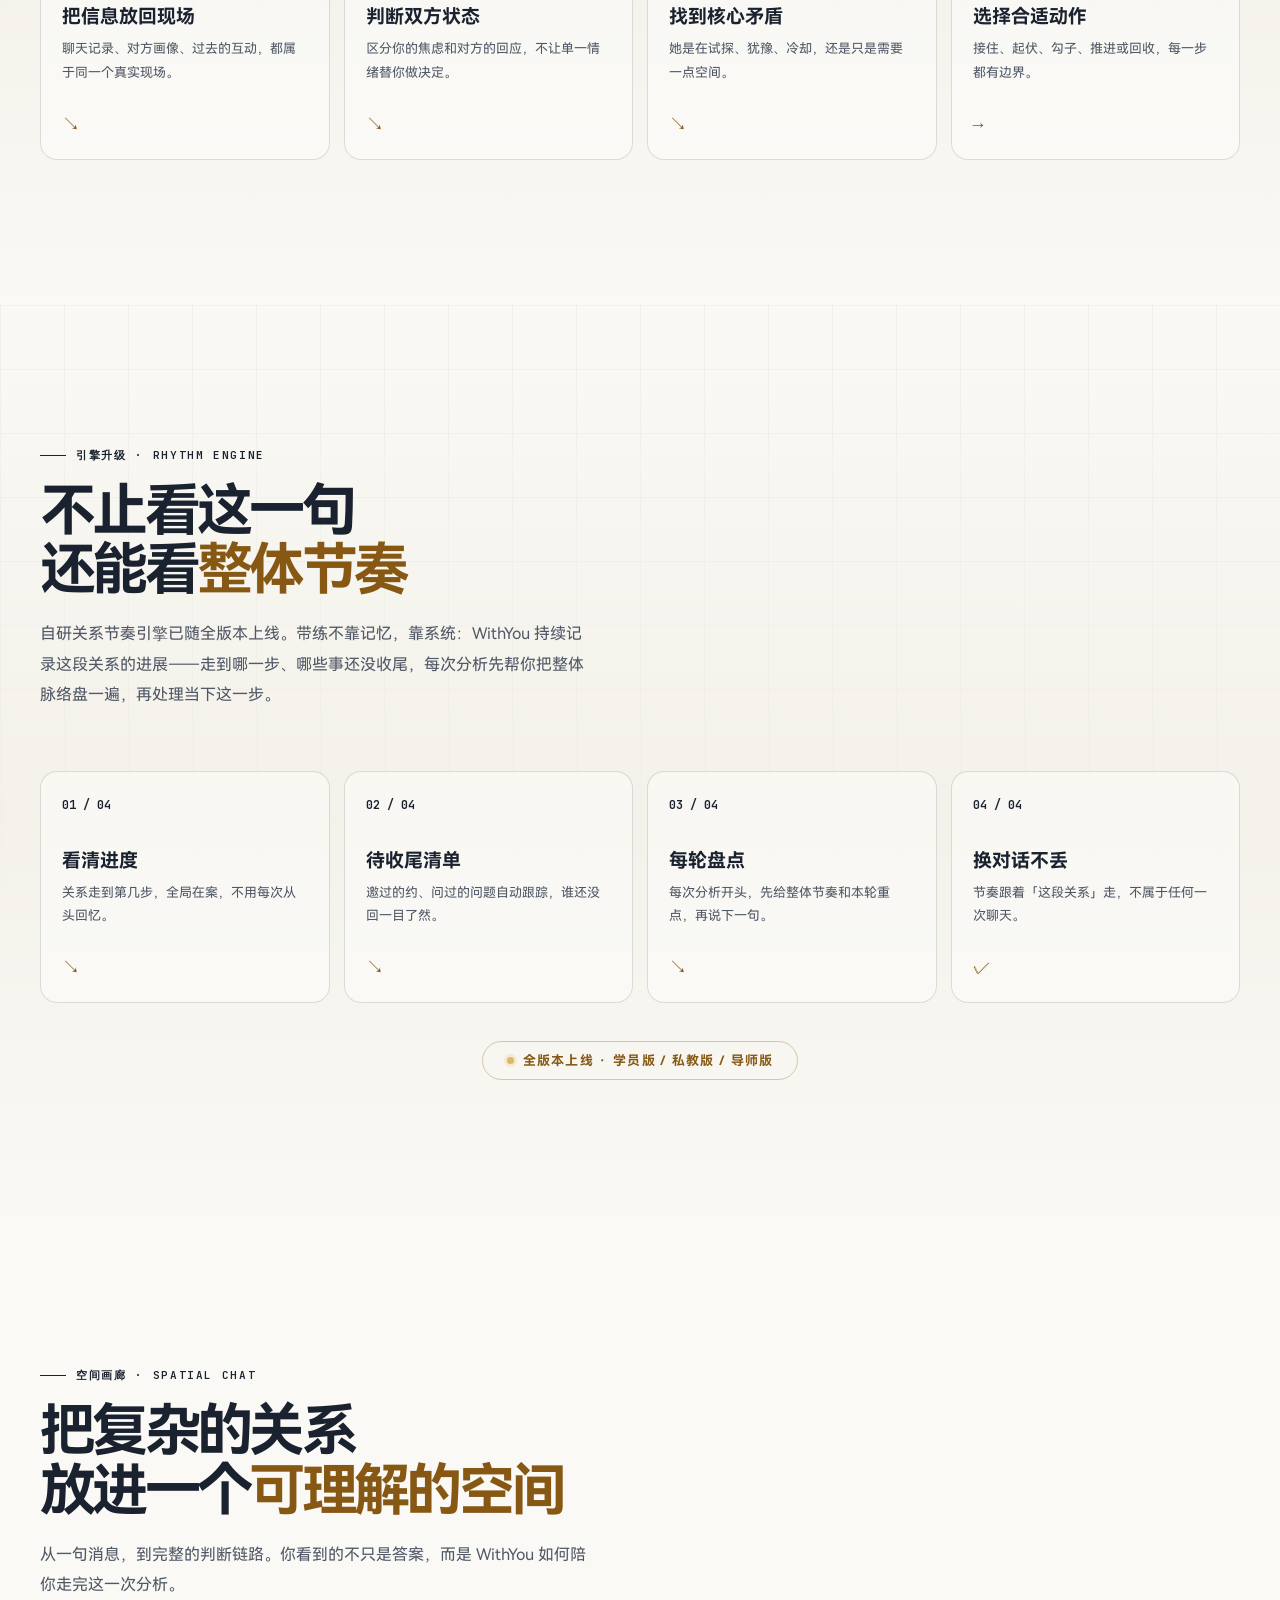
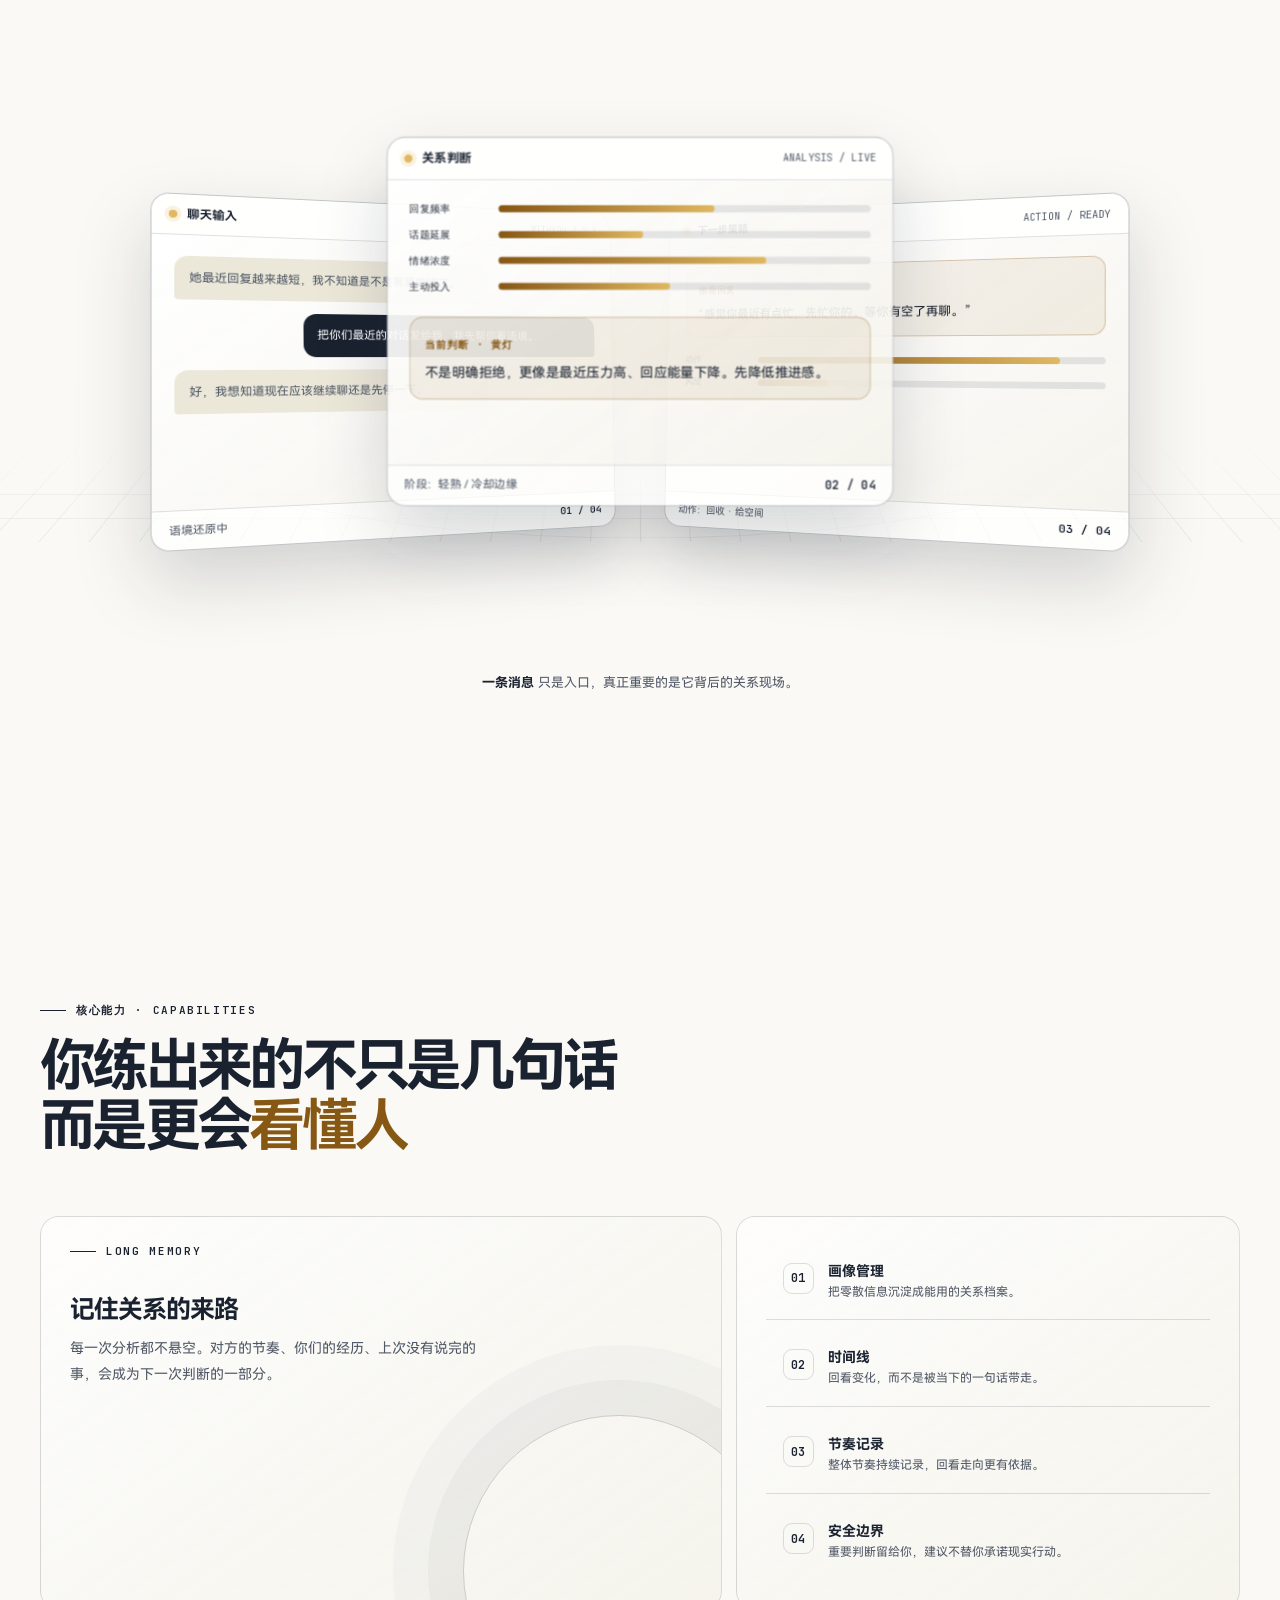
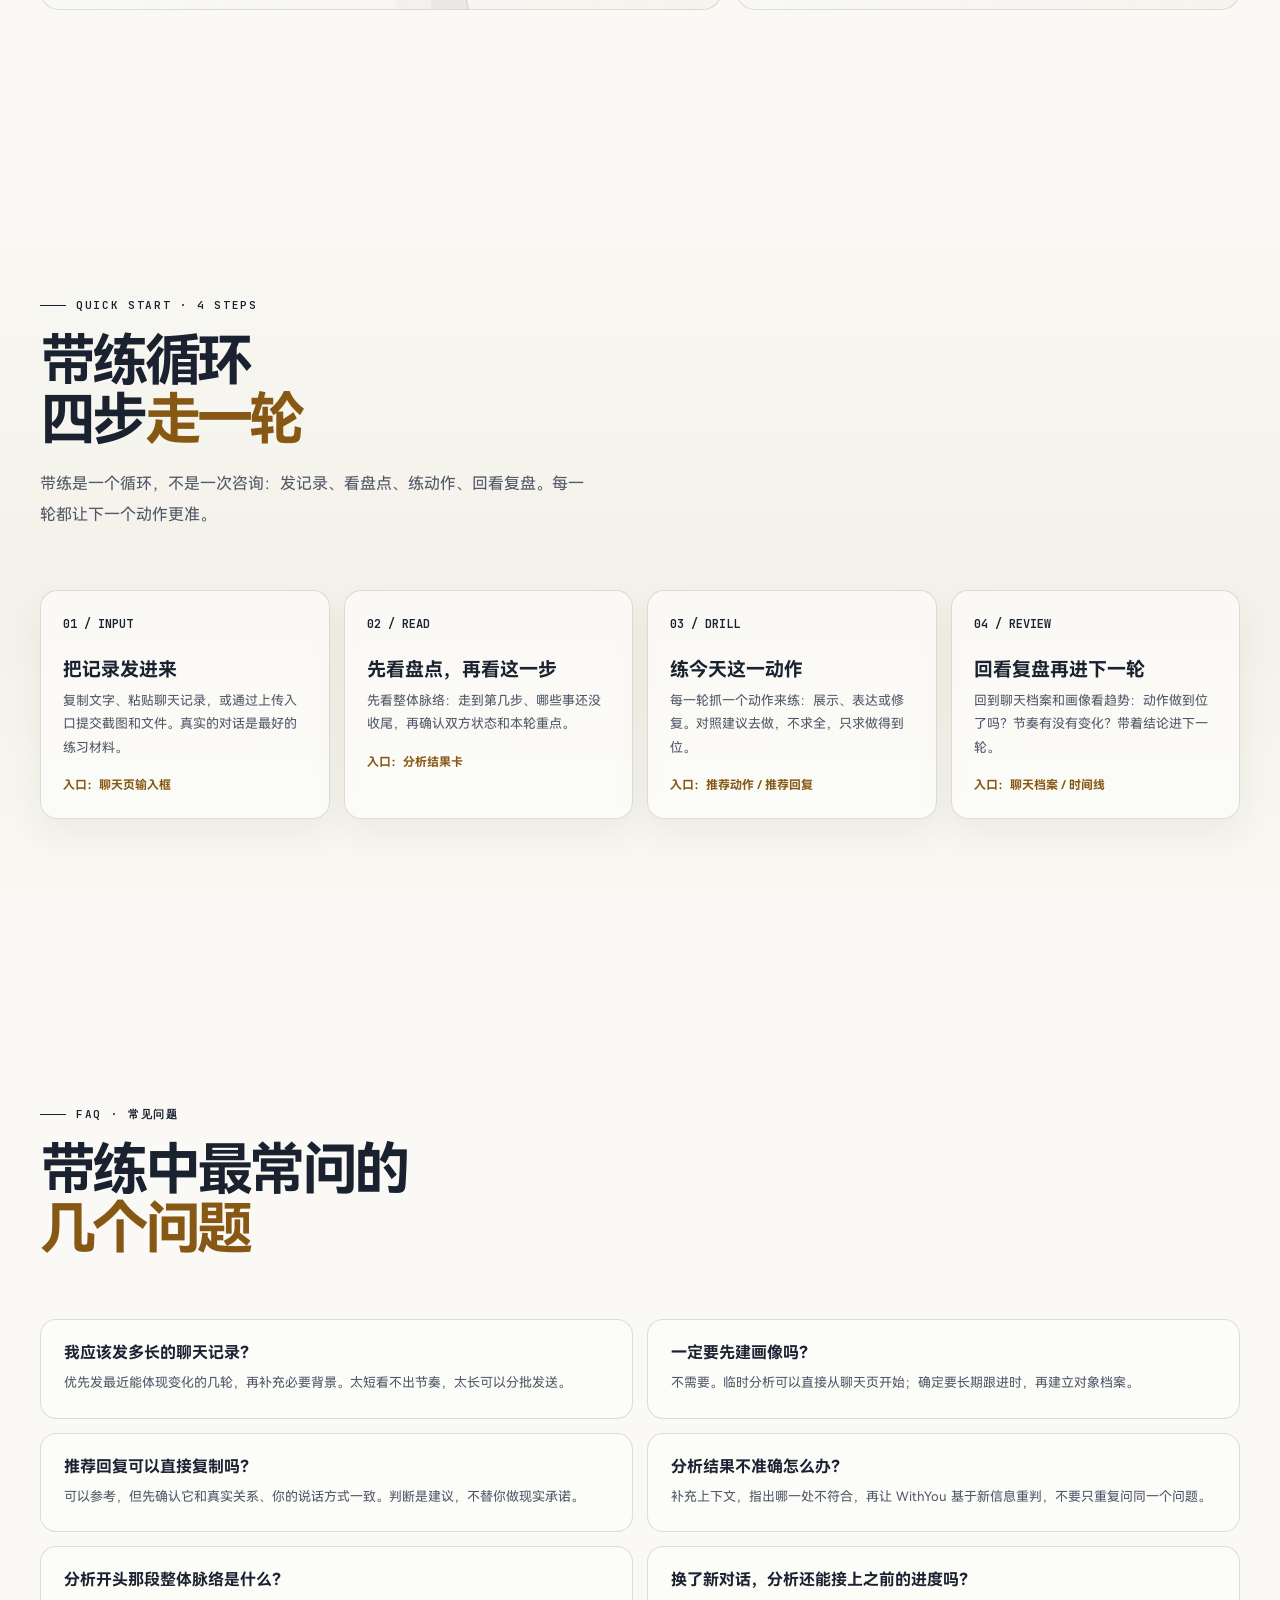
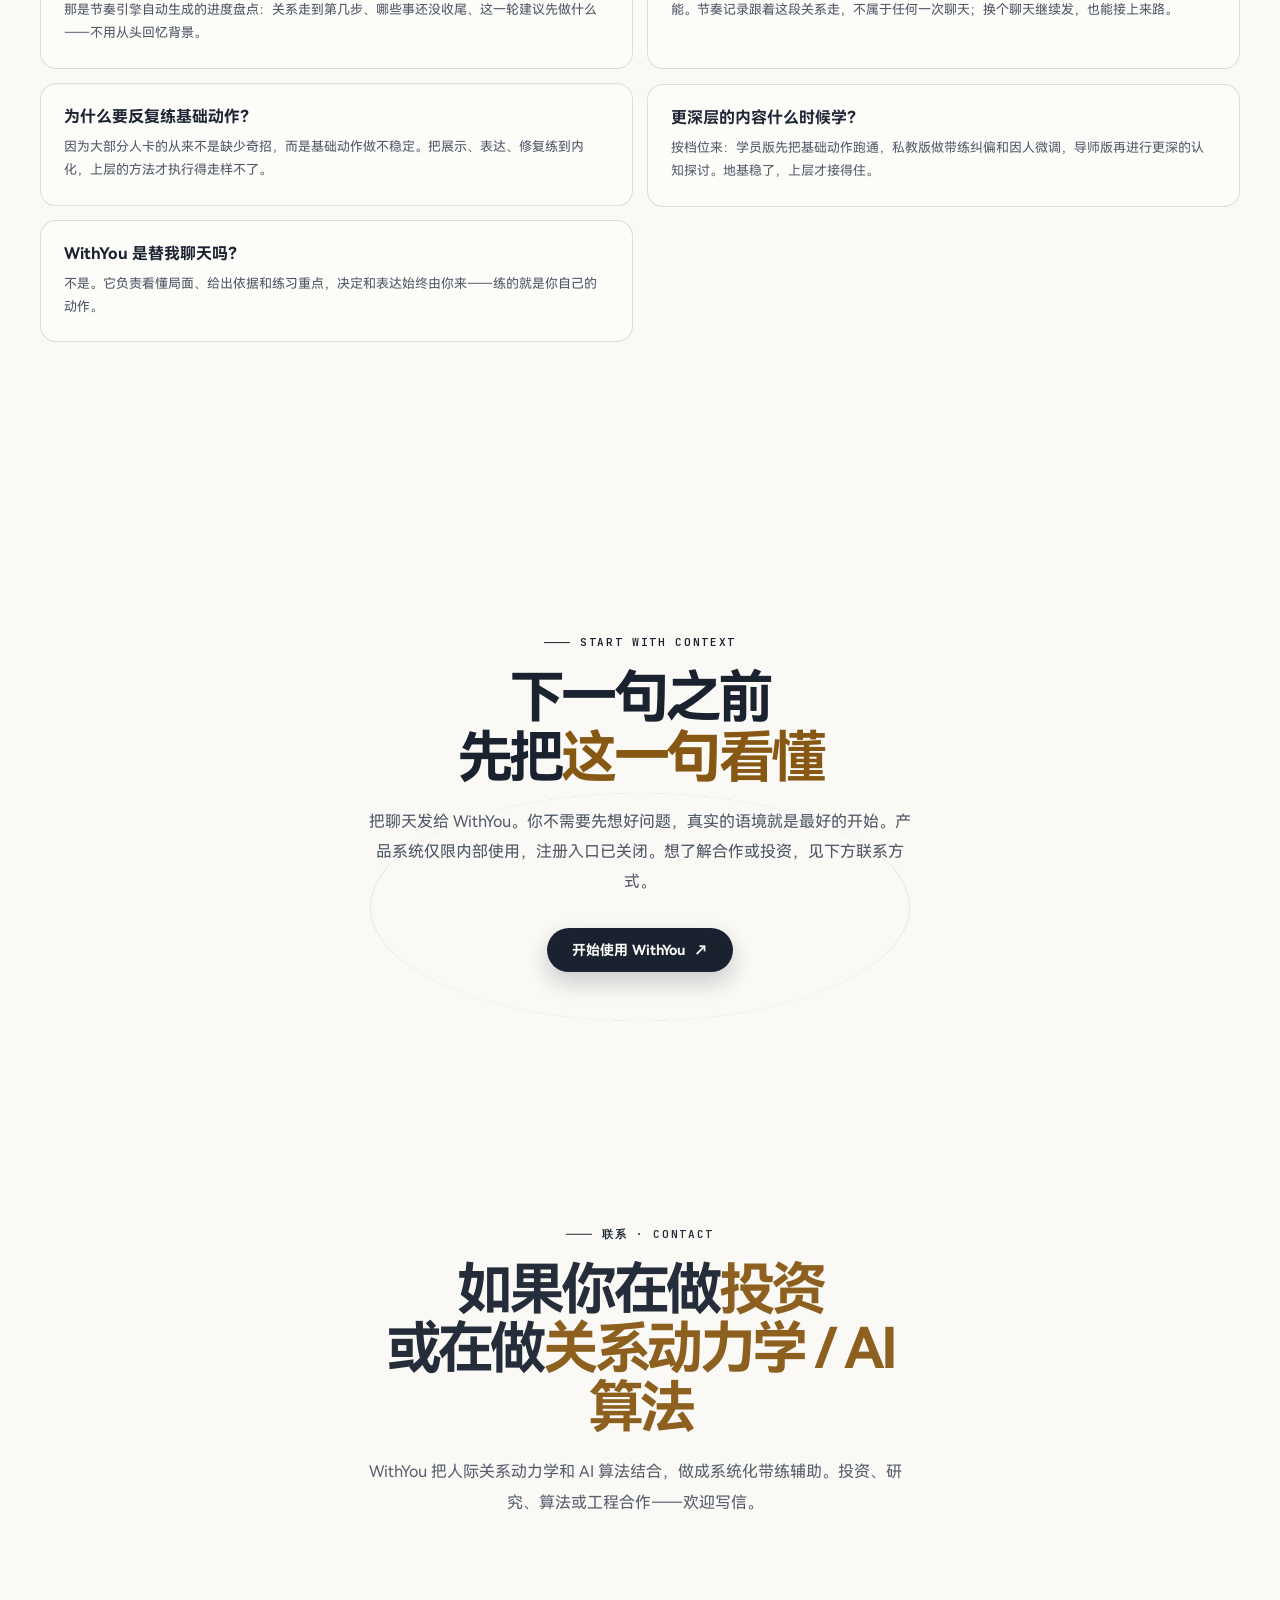
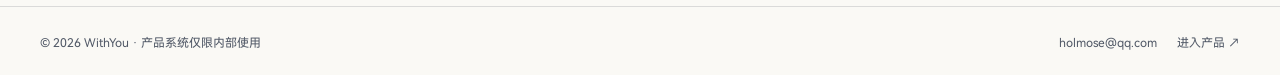
==== commit cd361abe: "fix(contact): 「欢迎写信」去掉跳转链接，改纯文字" ====
--- a/index.html
+++ b/index.html
@@ -212,8 +212,6 @@
 .faq p { margin-top: 9px; color: var(--ink-2); font-size: 13px; line-height: 1.8; }
 .contact-section { padding: 90px 0; text-align: center; }
 .contact-section .section-heading { max-width: 560px; margin: 0 auto; }
-.contact-section .section-heading p a { color: var(--gold); border-bottom: 1px solid var(--glint); transition: color .2s, border-color .2s; }
-.contact-section .section-heading p a:hover { color: var(--ink); border-color: var(--ink); }
 .footer-inner { display: flex; align-items: center; justify-content: space-between; color: var(--ink-2); font-size: 12px; }
 .footer-links { display: flex; gap: 20px; }
 .footer-links a:hover { color: var(--primary); }
@@ -421,7 +419,7 @@
       <div class="section-heading reveal" style="text-align:center">
         <div class="eyebrow" style="justify-content:center">联系 · CONTACT</div>
         <h2>如果你在做<em>投资</em><br>或在做<em>关系动力学 / AI 算法</em></h2>
-        <p>WithYou 把人际关系动力学和 AI 算法结合，做成系统化带练辅助。投资、研究、算法或工程合作——<a href="mailto:holmose@qq.com">欢迎写信</a>。</p>
+        <p>WithYou 把人际关系动力学和 AI 算法结合，做成系统化带练辅助。投资、研究、算法或工程合作——欢迎写信。</p>
       </div>
     </div>
   </section>
